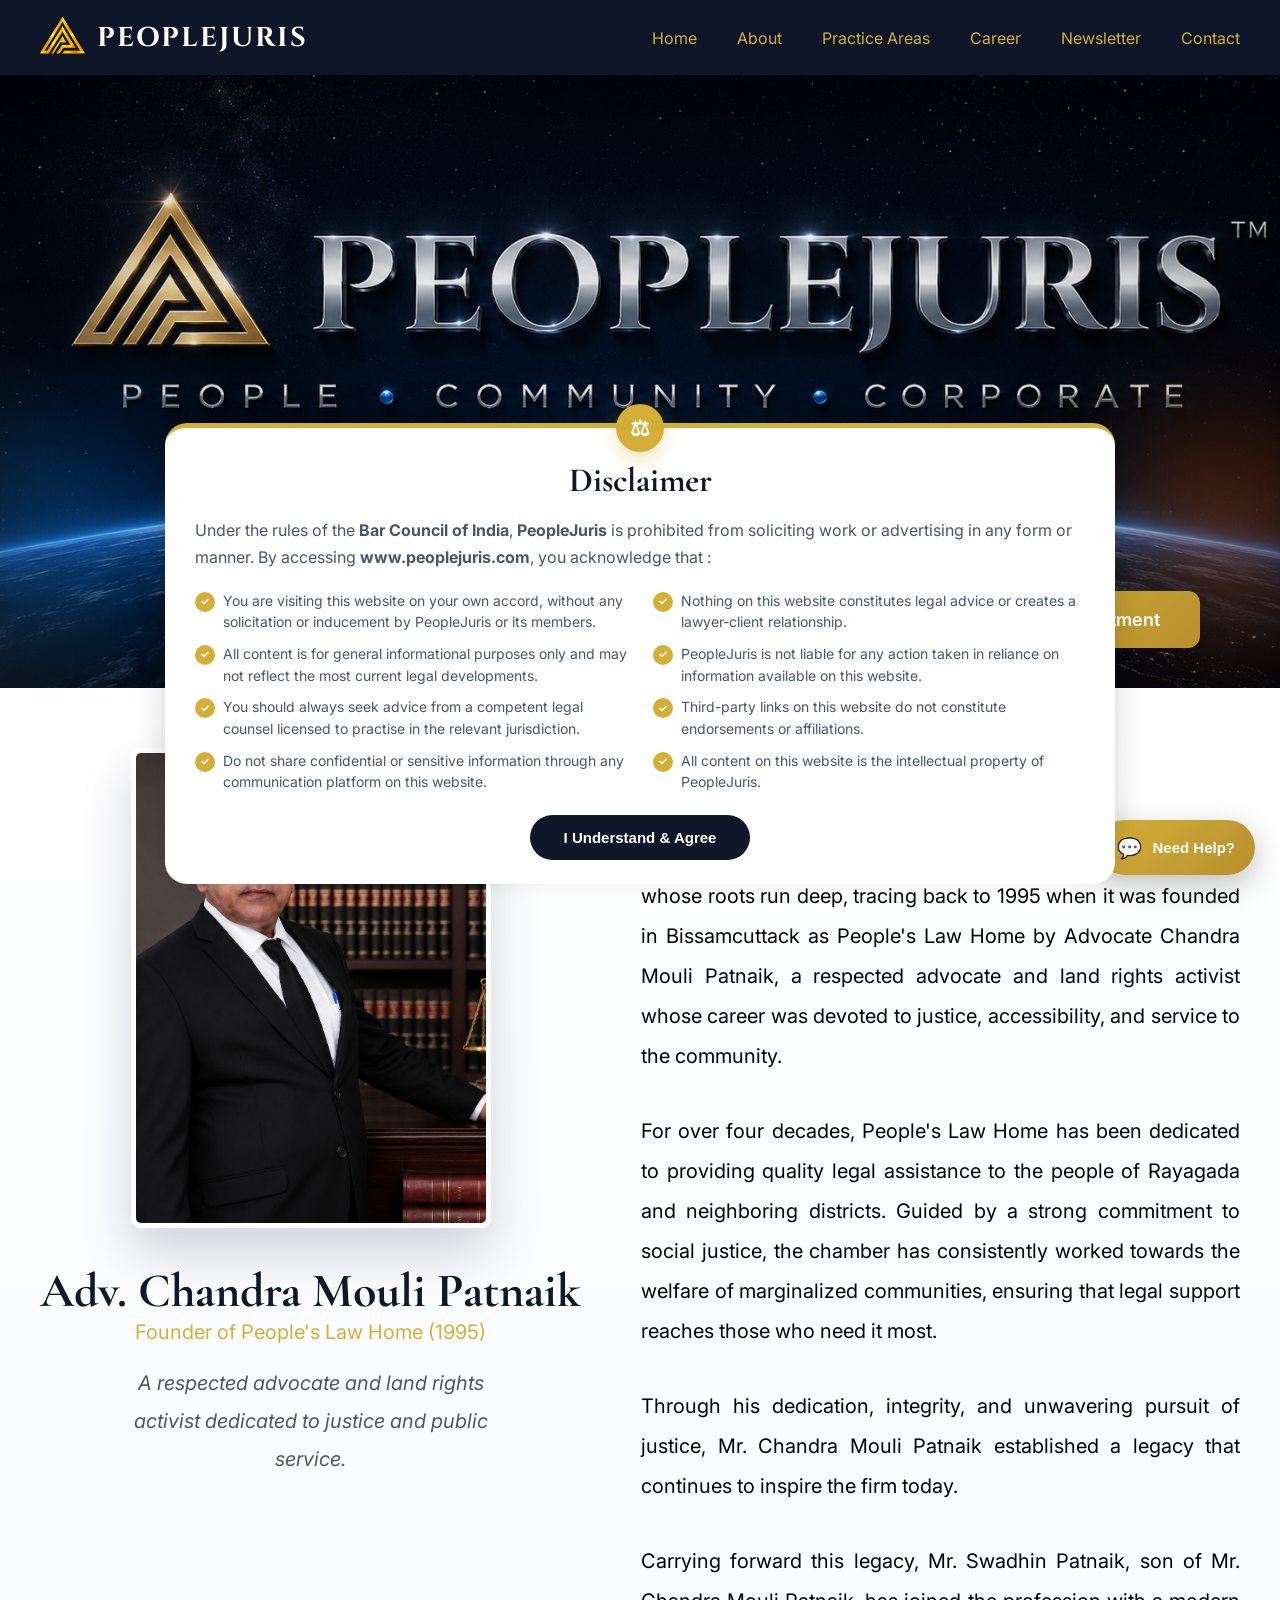
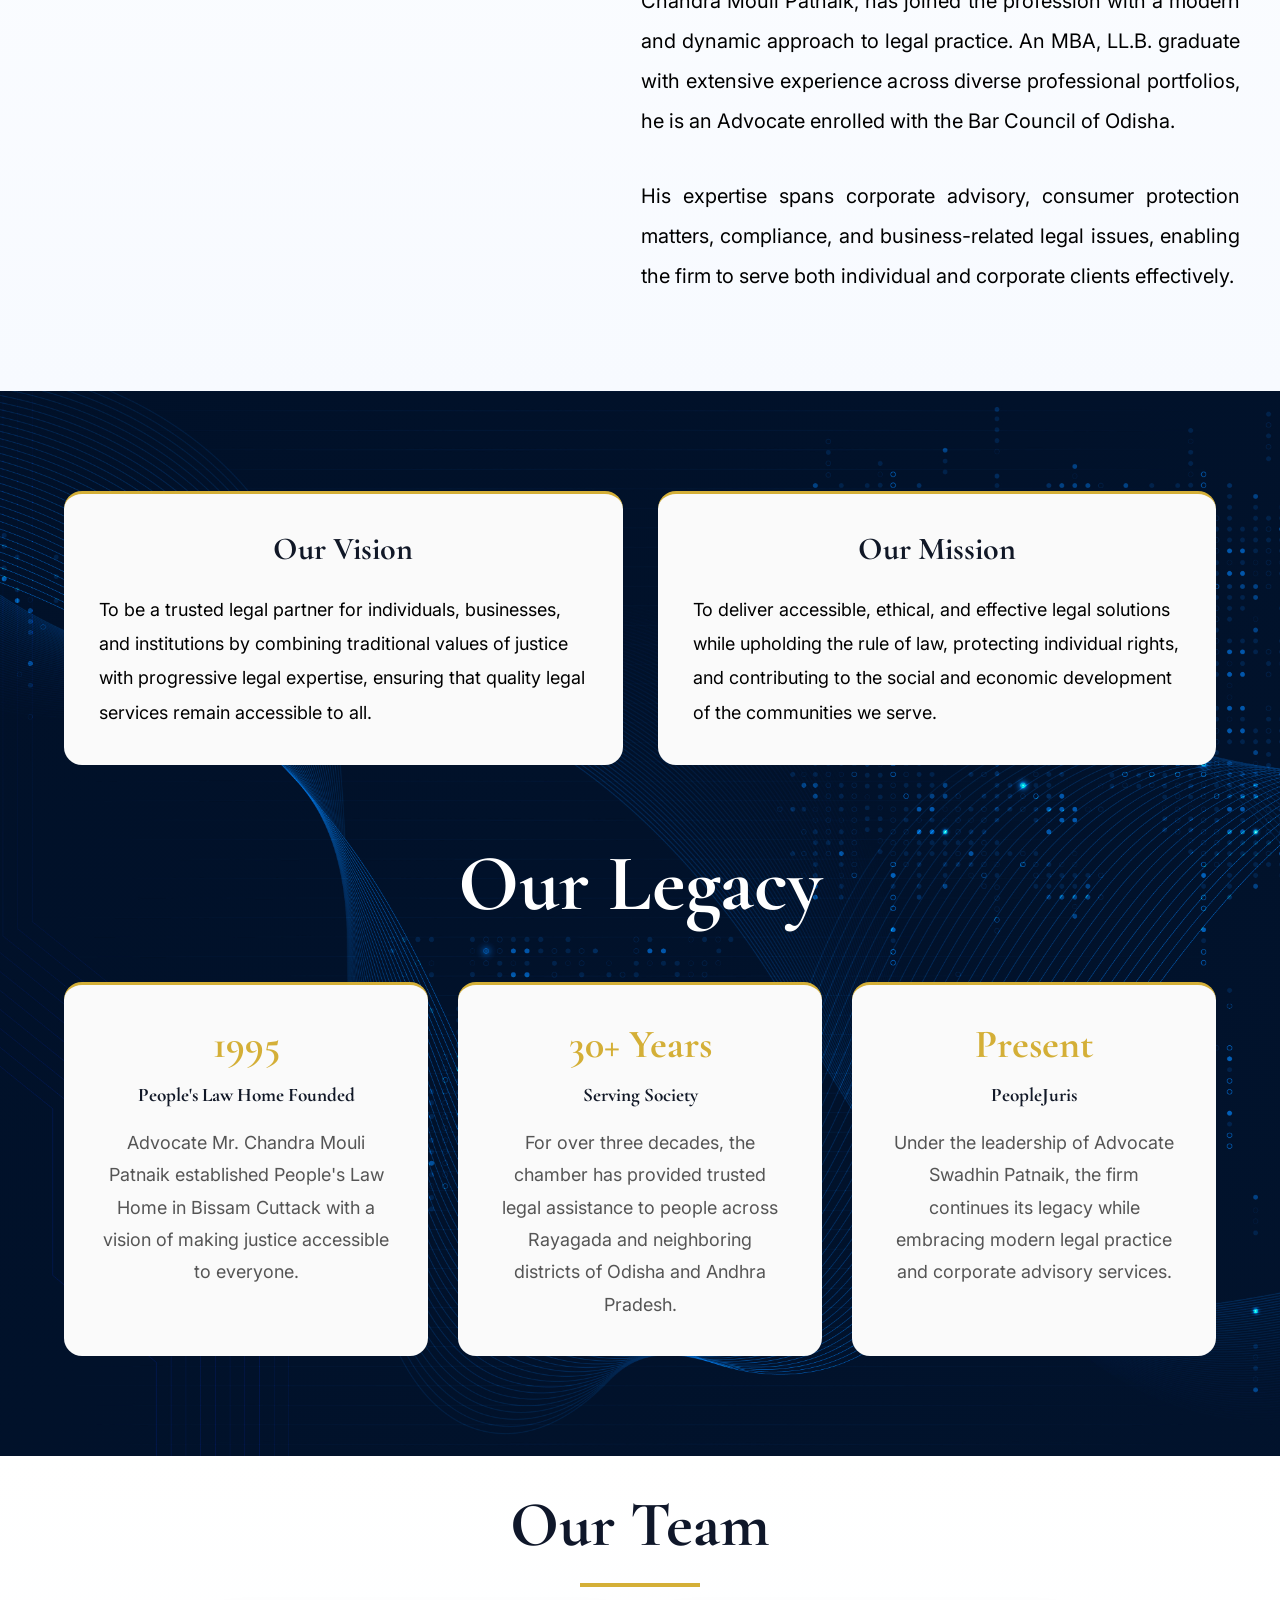
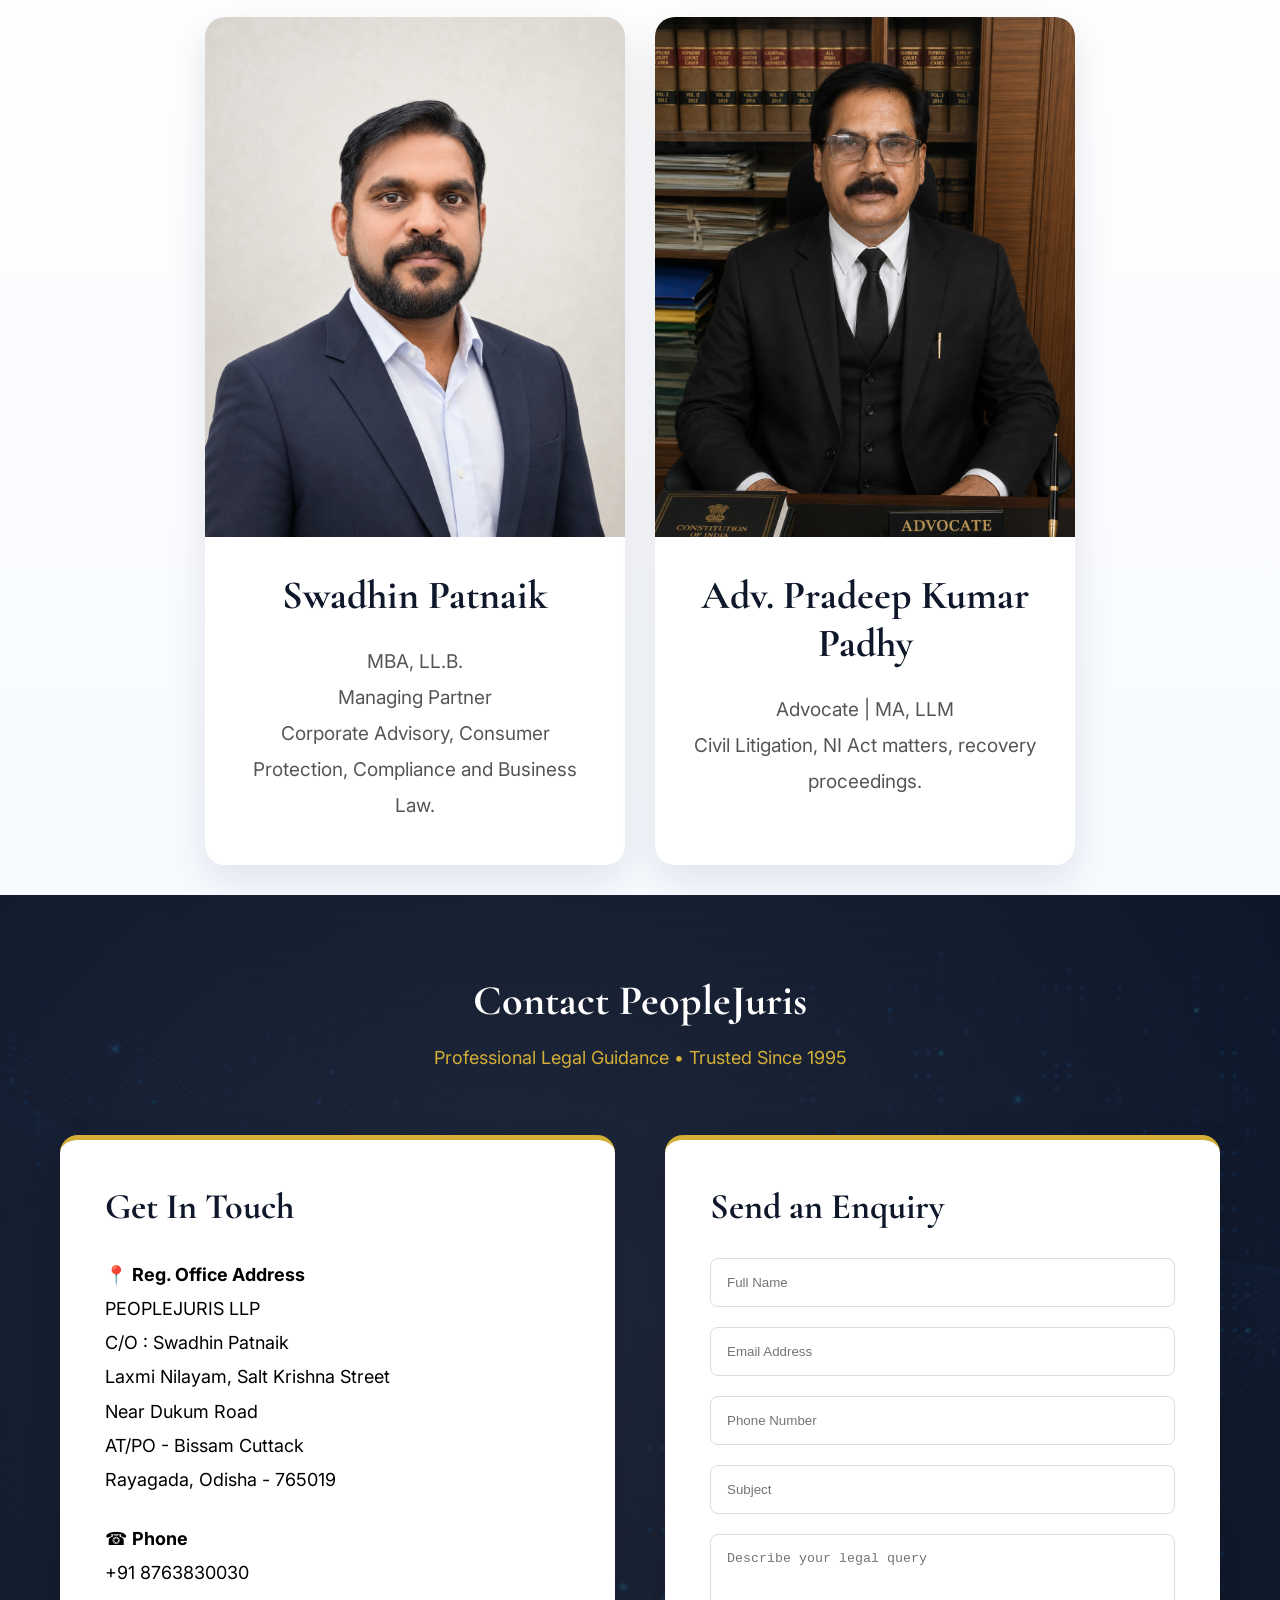
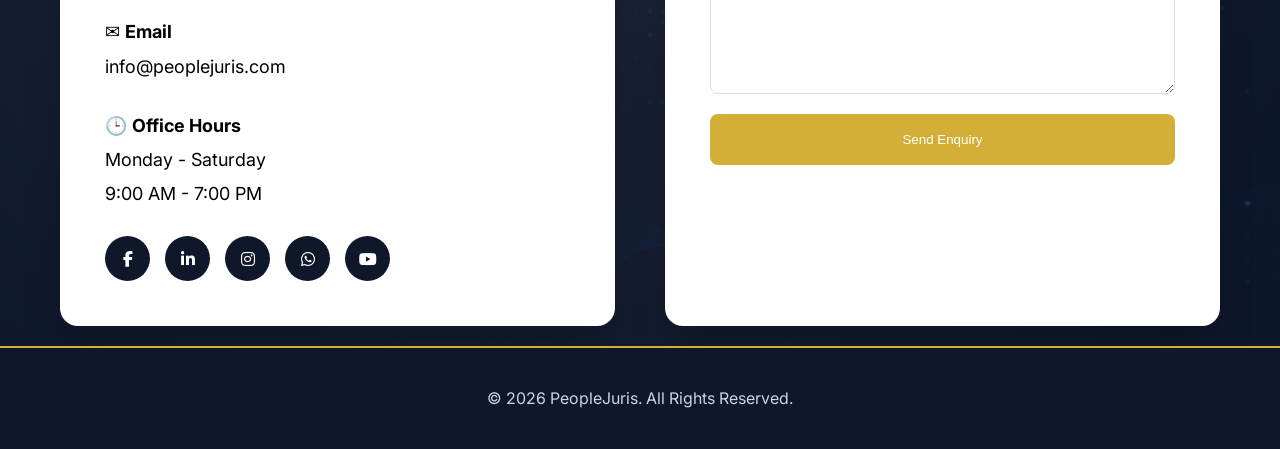
==== index.html @ d32bc1fe "septmber 2026 new newsletter updated" ====
<!DOCTYPE html>
<html lang="en">
<head>

    <meta charset="UTF-8">

    <meta name="viewport"
          content="width=device-width, initial-scale=1.0">

    <meta name="description"
          content="PeopleJuris LLP is a trusted law firm providing legal services in Civil, Criminal, Corporate, Family, Property, Consumer and Business Law across Odisha and India.">

    <meta name="keywords"
          content="PeopleJuris LLP, Law Firm, Advocate, Rayagada Lawyer, Corporate Lawyer, Civil Lawyer, Criminal Lawyer">

    <meta name="author"
          content="PeopleJuris LLP">

    <title>PeopleJuris LLP | Trusted Law Firm in Odisha</title>

    <!-- Favicon -->
    <link rel="icon" href="/favicon.ico?v=2">
    <link rel="icon" type="image/png" sizes="48x48" href="/images/favicon.png?v=2">
    <link rel="apple-touch-icon" href="/images/favicon.png?v=2">

    <!-- Google Fonts -->
    <link rel="preconnect"
          href="https://fonts.googleapis.com">

    <link rel="preconnect"
          href="https://fonts.gstatic.com"
          crossorigin>

    <link href="https://fonts.googleapis.com/css2?family=Inter:wght@300;400;500;600;700;800&family=Cormorant+Garamond:wght@500;600;700&display=swap"
      rel="stylesheet">

    <!-- Font Awesome -->
    <link rel="stylesheet"
          href="https://cdnjs.cloudflare.com/ajax/libs/font-awesome/6.7.2/css/all.min.css">

    <!-- Main CSS -->
     <link rel="stylesheet" href="css/style.css">
     <link rel="stylesheet" href="css/mobile.css">  
    <!-- Mobile CSS -->
     
     <link rel="preconnect" href="https://fonts.googleapis.com">
     <link rel="preconnect" href="https://fonts.gstatic.com" crossorigin>
     <link href="https://fonts.googleapis.com/css2?family=Cinzel:wght@700&display=swap" rel="stylesheet">
 
     <script type="application/ld+json">
     {
     "@context": "https://schema.org",
     "@type": "LegalService",
     "name": "PeopleJuris LLP",
     "url": "https://peoplejuris.com"
     }
</script>

</head>

<body>


<nav>

    <div class="logo">
    <img src="images/favicon.png" alt="PeopleJuris Logo">
    <span>peoplejuris</span>
    </div>

    <div class="menu-toggle" id="menuToggle"> ☰  </div>

    <ul id="navLinks">
        <li><a href="#home">Home</a></li>
        <li><a href="#about">About</a></li>
        <li><a href="practice-areas.html">Practice Areas</a></li>
        <li><a href="career.html">Career</a></li>
        <li><a href="newsletter.html">Newsletter</a></li>
        <li><a href="#contact">Contact</a></li>
        
    </ul>

</nav>

<section class="hero" id="home">

    <!-- Moving Light -->
    <div class="hero-light"></div>

    <!-- Ambient Glows -->
    <div class="blue-glow"></div>
    <div class="orange-glow"></div>

    <!-- Hero Button -->
    <div class="hero-bottom">
        <a href="consultation.html" class="hero-btn">Book Appointment</a>
    </div>

</section>


<section id="about" class="about">

    <div class="about-image">

    <img src="images/founder.jpg" alt="Adv. Chandra Mouli Patnaik">

    <h3>Adv. Chandra Mouli Patnaik</h3>

    <span class="founder-title">
        Founder of People's Law Home (1995)
    </span>

    <p>
        A respected advocate and land rights activist dedicated to
        justice and public service.
    </p>

  </div>

    <div class="about-content">

        <h2>About Us</h2>

        <p>
          PeopleJuris is the contemporary identity of a legal institution whose roots run deep, tracing back to 1995 when it was founded in Bissamcuttack as People's Law Home by Advocate Chandra Mouli Patnaik, a respected advocate and land rights activist whose career was devoted to justice, accessibility, and service to the community.
        </p>

        <p>
            For over four decades, People's Law Home has been dedicated to providing
            quality legal assistance to the people of Rayagada and neighboring
            districts. Guided by a strong commitment to social justice, the chamber
            has consistently worked towards the welfare of marginalized communities,
            ensuring that legal support reaches those who need it most.
        </p>

        <p>
            Through his dedication, integrity, and unwavering pursuit of justice,
            Mr. Chandra Mouli Patnaik established a legacy that continues to inspire
            the firm today.
        </p>

        <p>
            Carrying forward this legacy, Mr. Swadhin Patnaik, son of
            Mr. Chandra Mouli Patnaik, has joined the profession with a modern
            and dynamic approach to legal practice. An MBA, LL.B. graduate with
            extensive experience across diverse professional portfolios, he is an
            Advocate enrolled with the Bar Council of Odisha.
        </p>

        <p>
            His expertise spans corporate advisory, consumer protection matters,
            compliance, and business-related legal issues, enabling the firm to
            serve both individual and corporate clients effectively.
        </p>

    </div>

</section>

<section class="about-values">

  <div class="mission-vision">

    <!-- Vision -->
    <div class="mv-card">
        <h2>Our Vision</h2>
        <p>
            To be a trusted legal partner for individuals,
            businesses, and institutions by combining traditional
            values of justice with progressive legal expertise,
            ensuring that quality legal services remain accessible
            to all.
        </p>
    </div>

    <!-- Mission -->
    <div class="mv-card">
        <h2>Our Mission</h2>
        <p>
            To deliver accessible, ethical, and effective legal
            solutions while upholding the rule of law, protecting
            individual rights, and contributing to the social and
            economic development of the communities we serve.
        </p>
    </div>

</div> <!-- CLOSE mission-vision HERE -->


<!-- Legacy -->
<div class="legacy">

    <h2>Our Legacy</h2>

    <div class="timeline">

        <div class="timeline-card">
            <h3>1995</h3>
            <h4>People's Law Home Founded</h4>
            <p>
                Advocate Mr. Chandra Mouli Patnaik established
                People's Law Home in Bissam Cuttack with a vision
                of making justice accessible to everyone.
            </p>
        </div>

        <div class="timeline-card">
            <h3>30+ Years</h3>
            <h4>Serving Society</h4>
            <p>
                For over three decades, the chamber has provided
                trusted legal assistance to people across
                Rayagada and neighboring districts of Odisha and Andhra Pradesh.
            </p>
        </div>

        <div class="timeline-card">
            <h3>Present</h3>
            <h4>PeopleJuris</h4>
            <p>
                Under the leadership of Advocate Swadhin Patnaik,
                the firm continues its legacy while embracing
                modern legal practice and corporate advisory services.
            </p>
        </div>

    </div>

</div>     

</section>

<!-- Our Leadership Starts Here -->

<section class="leadership">

    <h2>Our Team</h2>

    <div class="leaders">

        <div class="leader-card">

            <img src="images/swadhin.jpeg" alt="Founder">

            <h3>Swadhin Patnaik</h3>
            <p>
                MBA, LL.B.<br>
                Managing Partner<br>
                Corporate Advisory, Consumer Protection,
                Compliance and Business Law.
            </p>

        </div>

        <div class="leader-card">

            <img src="images/team.jpg" alt="Swadhin Patnaik">

            <h3>Adv. Pradeep Kumar Padhy</h3>

             <p>
                Advocate |  MA, LLM<br>
                Civil Litigation, NI Act matters, recovery proceedings.
            </p>

        </div>

    </div>

</section>


<section id="contact" class="contact">

    <h2>Contact PeopleJuris</h2>

    <p class="contact-title">
        Professional Legal Guidance • Trusted Since 1995
    </p>

    <div class="contact-wrapper">

        <!-- Left Side -->

        <div class="contact-info">

            <h3>Get In Touch</h3>

            <p>
               📍 <strong>Reg. Office Address</strong><br>
                PEOPLEJURIS LLP<br>
                C/O : Swadhin Patnaik<br>
                Laxmi Nilayam, Salt Krishna Street<br>
                Near Dukum Road <br>
                AT/PO - Bissam Cuttack<br>
                Rayagada, Odisha - 765019
            </p>

            <p>
                ☎ <strong>Phone</strong><br>
                +91 8763830030 <br>
                
            </p>

            <p>
                ✉ <strong>Email</strong><br>
                info@peoplejuris.com
            </p>

            <p>
                🕒 <strong>Office Hours</strong><br>
                Monday - Saturday<br>
                9:00 AM - 7:00 PM
            </p>

            <div class="social-icons">

                <a href="https://www.facebook.com/people/PeopleJuris-LLP/61592838040114/" target="_blank">
                    <i class="fab fa-facebook-f"></i>
                </a>

                <a href="https://www.linkedin.com/company/peoplejuris" target="_blank">
                    <i class="fab fa-linkedin-in"></i>
                </a>

                <a href="https://instagram.com/yourpage" target="_blank">
                    <i class="fab fa-instagram"></i>
                </a>

                <a href="https://wa.me/8763830030" target="_blank">
                    <i class="fab fa-whatsapp"></i>
                </a>

                <a href="https://youtube.com/@yourchannel" target="_blank">
                    <i class="fab fa-youtube"></i>
                </a>

            </div>

        </div>

        <!-- Right Side -->

        <div class="contact-form">

            <h3>Send an Enquiry</h3>

            <form action="https://formsubmit.co/info@peoplejuris.com"
                  method="POST">

                <input type="text" name="Name"
                       placeholder="Full Name" required>

                <input type="email" name="Email"
                       placeholder="Email Address" required>

                <input type="tel" name="Phone"
                       placeholder="Phone Number">

                <input type="text" name="Subject"
                       placeholder="Subject">

                <textarea rows="6"
                          name="Message"
                          placeholder="Describe your legal query"
                          required></textarea>

                <button type="submit">Send Enquiry</button>

            </form>

        </div>

    </div>

</section>

<footer>
    <p>© 2026 PeopleJuris. All Rights Reserved.</p>
</footer>

<!-- =========================================
     DISCLAIMER SLIDE PANEL
========================================= -->

<div id="disclaimerPopup" class="disclaimer-panel">

    <div class="disclaimer-content">

        <div class="disclaimer-header">
            <h3>Disclaimer</h3>
        </div>

        <p>
            Under the rules of the <strong>Bar Council of India</strong>,
            <strong>PeopleJuris</strong> is prohibited from soliciting work
            or advertising in any form or manner. By accessing
            <strong>www.peoplejuris.com</strong>, you acknowledge that :
        </p>

        <ul>
            <li>
                You are visiting this website on your own accord, without any
                solicitation or inducement by PeopleJuris or its members.
            </li>

            <li>
                Nothing on this website constitutes legal advice or creates a
                lawyer-client relationship.
            </li>

            <li>
                All content is for general informational purposes only and may not
                reflect the most current legal developments.
            </li>

            <li>
                PeopleJuris is not liable for any action taken in reliance on
                information available on this website.
            </li>

            <li>
                You should always seek advice from a competent legal counsel
                licensed to practise in the relevant jurisdiction.
            </li>

            <li>
                Third-party links on this website do not constitute endorsements
                or affiliations.
            </li>

            <li>
                Do not share confidential or sensitive information through any
                communication platform on this website.
            </li>

            <li>
                All content on this website is the intellectual property of
                PeopleJuris.
            </li>
        </ul>

        <div class="disclaimer-actions">
            <button id="agreeBtn" class="agree-btn">
                I Understand & Agree
            </button>
        </div>

    </div>

</div>

<!-- ==================================================
     PEOPLEJURIS AI HELP CHAT
================================================== -->

<div id="pjChatWidget">

    <!-- Floating Button -->
    <button id="pjChatButton" aria-label="Open PeopleJuris Help">
        <span class="pj-chat-icon">💬</span>
        <span class="pj-chat-label">Need Help?</span>
    </button>


    <!-- Chat Window -->
    <div id="pjChatBox">

        <!-- Header -->
        <div class="pj-chat-header">

            <div class="pj-chat-title">

                <div class="pj-chat-logo">
                    <img src="images/favicon.png" alt="PeopleJuris Logo">
                </div>

                <div>
                    <h3>PeopleJuris Help</h3>
                    <span>General Information Assistant</span>
                </div>

            </div>

            <button
                id="pjChatClose"
                aria-label="Close chat">
                ×
            </button>

        </div>


        <!-- Messages -->
        <div id="pjChatMessages">

            <div class="pj-message pj-bot">

                <div class="pj-message-bubble">

                    <strong>Hello! 👋</strong>

                    <p>
                        Welcome to PeopleJuris.
                        How can I help you today?
                    </p>

                </div>

            </div>


            <!-- Quick Questions -->

            <div class="pj-quick-questions">

                <button data-question="What practice areas does PeopleJuris handle?">
                    ⚖ Practice Areas
                </button>

                <button data-question="How can I contact PeopleJuris?">
                    📞 Contact PeopleJuris
                </button>

                <button data-question="How can I apply for an internship?">
                    💼 Internship
                </button>

                <button data-question="Where is PeopleJuris located?">
                    📍 Office Location
                </button>

                <button data-question="What is the PeopleJuris newsletter?">
                    📰 Newsletter
                </button>

            </div>

        </div>


        <!-- Disclaimer -->
        <div class="pj-chat-disclaimer">

            ⚠️ This assistant provides general information
            about PeopleJuris and does not provide legal advice.
            No lawyer-client relationship is created through
            this chat.

        </div>


        <!-- Input -->
        <div class="pj-chat-input-area">

            <input
                type="text"
                id="pjChatInput"
                placeholder="Ask PeopleJuris..."
                autocomplete="off">

            <button
                id="pjChatSend"
                aria-label="Send message">

                ➤

            </button>

        </div>

    </div>

</div>

<script src="js/script.js"></script>
</body>
</html>
---- css/style.css ----
/* ==================================================
   RESET
================================================== */

html{
    scroll-behavior:smooth;
    background:#0f172a;
}

*{
    margin:0;
    padding:0;
    box-sizing:border-box;
}

/* ==================================================
   TYPOGRAPHY
================================================== */

body{

    font-family:'Inter',sans-serif;

    padding-top:40px;

    /* prevents white flash on mobile pull-to-refresh */
    background-color:#0f172a;

    margin:0;

    overflow-x:hidden;

    min-height:100vh;
    min-height:100dvh;

    -webkit-overflow-scrolling:touch;
}

html{

    background-color:#0f172a;

    overscroll-behavior-y:none;
}

h1,
h2,
h3,
h4{

    font-family:'Cormorant Garamond',serif;

    font-weight:700;
}

p{

    font-size:18px;

    line-height:1.9;
}

::selection{

    background:#D4AF37;

    color:white;
}

::-moz-selection{

    background:#D4AF37;

    color:white;
}


.cinzel-<uniquifier> {
  font-family: "Cinzel", serif;
  font-optical-sizing: auto;
  font-weight: 700;
  font-style: normal;
}
/* ==================================================
   NAVBAR
================================================== */

nav{

    background:rgba(15,23,42,.95);

    backdrop-filter:blur(12px);

    color:white;

    padding:15px 40px;

    display:flex;

    justify-content:space-between;

    align-items:center;

    position:fixed;

    top:0;

    left:0;

    width:100%;

    z-index:1000;

    transition:.4s;

    box-shadow:0 10px 30px rgba(0,0,0,.25);

}

/* Import Cinzel */




.logo{
    display:flex;
    align-items:center;
    gap:12px;
    color:white;
}

.logo img{
    width:45px;
    height:45px;
    object-fit:contain;
    display:block;
}

.logo span{
    display:flex;
    align-items:center;
    line-height:1;

    /* Cinzel Bold 700 */
    font-family:'Cinzel', serif;
    font-size:1.7rem;
    font-weight:700;
    letter-spacing:2px;
    text-transform:uppercase;

}


nav ul{

    list-style:none;

    display:flex;

    align-items:center;

    gap:40px;

}

nav a{

    color:#D4AF37;

    text-decoration:none;

    position:relative;

    transition:.3s;

    padding-bottom:8px;

}

nav a::after{

    content:"";

    position:absolute;

    left:50%;

    bottom:-8px;

    width:0;

    height:2px;

    background:#D4AF37;

    transform:translateX(-50%);

    transition:.3s;

}

nav a:hover::after{

    width:100%;

}

/* ==================================================
   MENU TOGGLE
================================================== */

.menu-toggle{

    display:none;

    font-size:24px;

    color:white;

    cursor:pointer;

}

/*==================================
 HERO SECTION
==================================*/

.hero{

    position:relative;

    overflow:hidden;

    min-height:72vh;

    display:flex;

    align-items:flex-end;

    background:
        linear-gradient(rgba(8,18,35,.08),rgba(8,18,35,.08)),
        url("../images/heroclasic.png");

    background-size:130%;

    background-position:center;

    background-repeat:no-repeat;

    animation:heroMove 10s ease-in-out infinite alternate;

}


/*==============================
 Glass Reflection
==============================*/

.hero::before{

    content:"";

    position:relative;

    top:0;

    left:-150%;

    width:60%;

    height:100%;

    background:

        linear-gradient(

            110deg,

            transparent 15%,

            rgba(255,255,255,.05),

            rgba(255,255,255,.18),

            rgba(255,255,255,.30),

            rgba(255,255,255,.18),

            rgba(255,255,255,.05),

            transparent 85%

        );

    transform:skewX(-20deg);

    animation:glassMove 8s linear infinite;

    pointer-events:none;

    z-index:10;

}


/*==============================
 Dark Edge Vignette
==============================*/

.hero::after{

    content:"";

    position:absolute;

    inset:0;

    pointer-events:none;

    background:

        radial-gradient(circle at center,

        transparent 55%,

        rgba(0,0,0,.18) 100%);

}


/*==============================
 Bottom Content
==============================*/

.hero-bottom{

    width:100%;

    display:flex;

    justify-content:flex-end;

    align-items:flex-end;

    padding:0 80px 40px;

    position:relative;

    z-index:5;

}


/*==============================
 Blue Glow
==============================*/

.blue-glow{

    position:absolute;

    left:-100px;

    bottom:0;

    width:320px;

    height:320px;

    border-radius:50%;

    z-index:1;

    background:

        radial-gradient(circle,

        rgba(0,132,255,.55),

        rgba(0,132,255,.15),

        transparent 75%);

    filter:blur(60px);

    animation:blueGlow 5s ease-in-out infinite alternate;

}


/*==============================
 Orange Glow
==============================*/

.orange-glow{

    position:absolute;

    right:-100px;

    bottom:0;

    width:320px;

    height:320px;

    border-radius:50%;
    
    z-index:1;

    background:

        radial-gradient(circle,

        rgba(255,95,0,.55),

        rgba(255,95,0,.15),

        transparent 75%);

    filter:blur(60px);

    animation:orangeGlow 5s ease-in-out infinite alternate;

}
    

/*==============================
 Light Beam
==============================*/

.hero-light{

    position:absolute;

    top:-40%;

    left:-40%;

    width:45%;

    height:180%;

    z-index:1;

    background:

        linear-gradient(

        90deg,

        transparent,

        rgba(255,255,255,.08),

        transparent);

    transform:rotate(-20deg);

    animation:lightBeam 12s linear infinite;

}


/*==============================
 Animations
==============================*/

@keyframes heroMove{

    0%{

        background-size:103%;

        background-position:50% 50%;

    }

    50%{

        background-size:105%;

        background-position:51% 49%;

    }

    100%{

        background-size:103%;

        background-position:49% 51%;

    }

}

@keyframes glassMove{

    from{

        left:-150%;

    }

    to{

        left:150%;

    }

}

@keyframes blueGlow{

    from{

        opacity:.45;

        transform:scale(1);

    }

    to{

        opacity:.9;

        transform:scale(1.15);

    }

}

@keyframes orangeGlow{

    from{

        opacity:.45;

        transform:scale(1);

    }

    to{

        opacity:.9;

        transform:scale(1.15);

    }

}

@keyframes floatParticle{

    0%{

        transform:translateY(0);

        opacity:0;

    }

    20%{

        opacity:.8;

    }

    80%{

        opacity:.3;

    }

    100%{

        transform:translateY(-450px);

        opacity:0;

    }

}

@keyframes lightBeam{

    from{

        transform:translateX(-120%) rotate(-20deg);

    }

    to{

        transform:translateX(260%) rotate(-20deg);

    }

}


/* ==================================================
   BUTTONS
================================================== */

.hero-btn{

    display:inline-flex;

    align-items:center;

    justify-content:center;

    background:linear-gradient(135deg,#D4AF37,#b8902f);

    color:white;

    padding:18px 40px;

    font-size:18px;

    font-weight:600;

    border-radius:12px;

    text-decoration:none;

    transition:.3s;

    box-shadow:0 10px 25px rgba(0,0,0,.25);

}

.hero-btn:hover{

    transform:translateY(-4px);

}

.consult-btn{

    display:inline-block;

    background:linear-gradient(135deg,#D4AF37,#b8902f);

    color:white;

    padding:14px 28px;

    border-radius:10px;

    text-decoration:none;

    font-weight:600;

    transition:.3s;

}


/* ==================================================
   ABOUT
================================================== */

.about{

    display:flex;

    align-items:flex-start;

    justify-content:center;

    gap:60px;

    padding:60px 40px;

    background:
    linear-gradient(
    180deg,
    #ffffff,
    #f7faff);

}

.about-image{

    position:sticky;

    top:100px;

    align-self:flex-start;

    text-align:center;

    min-width:0px;

}

.about-image img{

    width:360px;

    height:480px;

    object-fit:cover;

    border-radius:10px;

    border:5px solid white;

    box-shadow:
    0 25px 50px rgba(15,23,42,.18);

    transition:.4s;

}

.about-image img:hover{

    transform:translateY(-8px);

}


.about-hero h1{
    font-size: clamp(3rem, 7vw, 5rem);
    color: #0f172a;
    font-family: "Cormorant Garamond", serif;
    font-weight: 700;
    position: relative;
    display: inline-block;
}

.about-hero h1::after{
    content: "";
    position: absolute;
    left: 50%;
    bottom: -20px;
    transform: translateX(-50%);
    width: 120px;
    height: 4px;
    background: #d4af37;
    border-radius: 5px;
}

.about-image h3{

    margin-top:30px;

    font-size:48px;

    color:#0f172a;

}

.about-image p{

    max-width:360px;

    margin:20px auto 0;

    font-size:20px;

   color:#555;

    line-height:1.9;

    font-style:italic;

}

.about-content{

    flex:2;

    max-width:900px;

}

.about-content p{

    font-size:20px;

    line-height:2;

    margin-bottom:35px;

    text-align:justify;

}

.about-content h2{

    font-size:48px;

    color:#0f172a;

    margin-bottom:30px;

    position:relative;

    display:inline-block;

}

.about-content h2::after{

    content:"";

    position:absolute;

    left:50%;

    bottom:-15px;

    transform:translateX(-50%);

    width:200px;

    height:5px;

    border-radius:10px;

    background:#D4AF37;

}


/*===================================================*/

.about-values{

    padding:100px 5%;

    background:
    linear-gradient(
        135deg,
        rgba(15,23,42,.02),
        rgba(30,99,181,.05),
        rgba(15,23,42,.02)
    ),
    url("../images/careerback.jpg");

    background-size:400% 400%, cover;
    background-position:0% 50%, center;


    animation:gradientMove 15s ease infinite;
    position:relative;
    overflow:hidden;
    
}

.about-values::before{

    content:"";

    position:absolute;

    top:0;

    left:-150%;

    width:60%;

    height:100%;

    background:

    linear-gradient(
        90deg,
        transparent,
        rgba(255,255,255,.05),
        rgba(255,255,255,.12),
        rgba(255,255,255,.05),
        transparent
    );

    transform:skewX(-25deg);

    animation:shineMove 10s linear infinite;

}

.about-values > *{

    position:relative;

    z-index:2;

}

@keyframes gradientMove{

    0%{

        background-position:0% 50%, center;

    }

    50%{

        background-position:100% 50%, center;

    }

    100%{

        background-position:0% 50%, center;

    }

}

@keyframes shineMove{

    from{

        left:-150%;

    }

    to{

        left:200%;

    }

}

.about-values-container{
    background:#fff;
    border-radius:25px;
    padding:60px;
    box-shadow:0 20px 50px rgba(0,0,0,.1);
    border-top:4px solid #d4af37;
}



.mission-vision{
    display:grid;
    grid-template-columns:repeat(auto-fit,minmax(350px,1fr));
    gap:35px;
    margin-bottom:70px;
}

.mv-card,
.timeline-card{
    background: #fafafa;
    padding: 35px;
    border-radius: 18px;
    border-top: 3px solid #d4af37;
    transition: transform 0.3s ease, box-shadow 0.3s ease;
}

.mv-card:hover,
.timeline-card:hover{
    transform: translateY(-5px) scale(1.03);
    box-shadow: 0 15px 35px rgba(0,0,0,0.12);
}

/* Vision and Mission headings */
.mv-card h2{
    font-size: 2rem;
    font-weight: 700;
    text-align: center;
    color: #111827;
    margin-bottom: 25px;
}

/* Our Legacy heading */
.legacy h2{
    color: #ffffff;
    font-size: 5rem;
    font-weight: 700;
    text-align: center;
    margin-bottom: 50px;
}

/* Legacy card year */
.timeline-card h3{
    font-size: 2.5rem;
    font-weight: 700;
    text-align: center;
    color: #d4af37;
    margin-bottom: 15px;
}

/* Legacy card title */
.timeline-card h4{
    font-size: 1.2rem;
    font-weight: 700;
    text-align: center;
    color: #111827;
    margin-bottom: 20px;
}

/* Legacy card text */
.timeline-card p{
    text-align: center;
    line-height: 1.8;
    color: #555;
}

.timeline{
    display:grid;
    grid-template-columns:repeat(auto-fit,minmax(280px,1fr));
    gap:30px;
}

.apply-btn {
    display: inline-block;
    margin-top: 40px;
    background: linear-gradient(135deg, #D4AF37, #b8902f);
    color: white;
    padding: 18px 40px;
    font-size: 20px;
    font-weight: 600;
    text-decoration: none;
    border-radius: 12px;
    transition: .3s;
    box-shadow: 0 10px 25px rgba(0, 0, 0, .20);
}


/* ==================================================
   OUR TEAM
================================================== */

.leadership{

    padding:30px 0;

    background:linear-gradient(180deg,#ffffff,#f7faff);

    text-align:center;

}

.leadership h2{

    font-size:64px;

    color:#0f172a;

    margin-bottom:30px;

}

.leadership h2::after{

    content:"";

    display:block;

    width:120px;

    height:4px;

    background:#D4AF37;

    margin:20px auto 0;

}

.leaders{

    display:flex;

    justify-content:center;

    align-items:stretch;

    gap:30px;

    flex-wrap:wrap;

}

.leader-card{

    width:420px;

    background:white;

    border-radius:20px;

    overflow:hidden;

    box-shadow:0 15px 40px rgba(15,23,42,.10);

    transition:.4s;

}

.leader-card:hover{

    transform:translateY(-12px);

    box-shadow:0 25px 50px rgba(15,23,42,.18);

}

.leader-card img{

    width:100%;

    height:520px;

    object-fit:cover;

}

.leader-card h3{

    margin-top:30px;

    color:#0f172a;

    font-size:40px;

}

.leader-card p{

    padding:25px 35px 40px;

    color:#555;

    font-size:19px;

    line-height:1.9;

    text-align:center;

}

/* ==================================================
 PRACTICE AREA
 ================================================== */

.practice-hero {
	background: linear-gradient(rgba(15, 23, 42, .7), rgba(15, 23, 42, .7)), url(../images/careerback.jpg);
	background-size: cover;
	background-position: center;
	height: 50vh;
	display: flex;
	flex-direction: column;
	justify-content: center;
	align-items: center;
	text-align: center;
	animation: heroFloat 3s ease-in-out infinite;
}


@keyframes heroFloat {
    0%,100% {
        transform: translateY(0);
    }
    50% {
        transform: translateY(-10px);
    }
}

.practice-hero h1 {
  font-size: 80px;  
  color: white;
}


.practice-hero p {
    color: white;
}


.services {
	background: #f2f7fd;
}

.main-title {
	text-align: center;
	font-size: 52px;
	color: #0f172a;
	margin-bottom: 60px;
}

.main-title::after {
	content: "";
	width: 120px;
	height: 5px;
	background: linear-gradient(90deg, #0f4c81, #0077cc);
	display: block;
	margin: 12px auto 0;
	border-radius: 10px;
}

.section-title {
	text-align: center;
	font-size: 34px;
	color: #0f172a;
	margin-bottom: 35px;
}

.legal-services {
	background: #f2f7fd;
	padding: 80px 0;
}

.service-section {
	margin-bottom: 50px;
}

.service-section h3 {
	text-align: center;
	font-size: 22px;
	color: #222;
	margin-bottom: 25px;
}

.service-grid {
	display: grid;
	grid-template-columns: repeat(auto-fit, minmax(300px, 340px));
	justify-content: center;
	gap: 25px;
	align-items: stretch;
}

.service-card {
	background: #fff;
	padding: 30px;
	border-radius: 14px;
	border-top: 8px solid #1e63b5;
	box-shadow: 0 10px 25px rgba(15, 23, 42, .08), 0 2px 8px rgba(30, 99, 181, .06);
	display: flex;
	flex-direction: column;
	min-height: 400px;
	transition: .3s;
}

.service-card:hover {
	transform: translateY(-8px);
	box-shadow: 0 12px 28px rgba(30, 99, 181, .25), 0 6px 12px rgba(0, 0, 0, .12);
}

.service-card h4 {
	font-size: 28px;
	color: #0f172a;
	margin-bottom: 20px;
}

.service-card p {
	color: #555;
	line-height: 1.8;
	margin: 20px 0;
}

.service-card ul {
	padding-left: 25px;
	margin: 20px 0;
	flex-grow: 1;
}

.service-card li {
	line-height: 1.8;
	margin-bottom: 12px;
}

.service-card a {
	color: #0077cc;
	text-decoration: none;
	font-weight: 700;
	margin-top: auto;
}

.service-card a:hover {
	color: #0f4c81;
}

.founder-title{

    color:#D4AF37;
    font-size:20px;

}

/* ==================================================
   CONSULTATION
================================================== */

.consultation{

    padding:80px 60px;

    background:#f8f8f8;

    text-align:center;

}

.consultation h2{

    font-size:52px;

    color:#0f172a;

    margin-bottom:60px;

}

.consult-grid{

    display:grid;

    grid-template-columns:repeat(auto-fit,minmax(420px,1fr));

    gap:40px;

}

.consult-card{

    background:white;

    padding:40px;

    border-radius:12px;

    border-top:5px solid #D4AF37;

    box-shadow:0 8px 20px rgba(0,0,0,.08);

    transition:.3s;

}

.consult-card:hover{

    transform:translateY(-8px);

}

.consult-card h3{

    font-size:48px;

    color:#0f172a;

    margin-bottom:40px;

    text-align:center;

}

.consult-card ul{

    list-style:none;

    line-height:2;

    margin-bottom:60px;

    text-align:left;

}

.consult-card li{

    border-bottom:1px solid #eee;

    padding:8px 0;

}

.consult-btn{

    display:block;

    width:260px;

    margin:25px auto 0;

    text-align:center;

}


/* ==================================================
   WHY PEOPLEJURIS
================================================== */
.why{

    position:relative;

    overflow:hidden;

    padding:100px 60px;

    background:
    linear-gradient(
        135deg,
        #0f172a,
        #13223d,
        #1e3a5f,
        #13223d,
        #0f172a
    );

    background-size:300% 300%;

    animation:gradientMove 15s ease infinite;

    color:white;

    text-align:center;

    margin-top:0;

}

.why::after{

    content:"";

    position:absolute;

    inset:0;

    background:
        radial-gradient(circle at 20% 30%, rgba(255,255,255,.08), transparent 40%),
        radial-gradient(circle at 80% 70%, rgba(255,255,255,.05), transparent 35%);

    animation:floatingGlow 12s ease-in-out infinite alternate;

    pointer-events:none;

}

.why > *{

    position:relative;

    z-index:2;

}


@keyframes gradientMove{

    0%{

        background-position:0% 50%;

    }

    50%{

        background-position:100% 50%;

    }

    100%{

        background-position:0% 50%;

    }

}

@keyframes floatingGlow{

    from{

        transform:translateX(-3%) translateY(-3%);

    }

    to{

        transform:translateX(3%) translateY(3%);

    }

}



.why h2{

    color:white;

    font-size:42px;

    margin-bottom:50px;

}

.why-grid{

    display:grid;

    grid-template-columns:repeat(auto-fit,minmax(300px,1fr));

    gap:25px;

}

.card{

    background:white;

    border-radius:12px;

    padding:35px;

    border-top:5px solid #D4AF37;

    transition:.3s;

}

.card:hover{

    transform:translateY(-12px);

    box-shadow:0 20px 40px rgba(0,0,0,.18);

}

.card h3{

    color:#0f172a;

    margin-bottom:15px;

    font-size:28px;

}

.card p{

    color:#666;

    line-height:1.8;

}

.card ul{

    list-style:none;

    z-index:1;

    padding-left:0;

}

.card li{

    margin-bottom:14px;

    color:#444;

}





/* ==================================================
   CAREER
================================================== */

.career-hero{

    position:relative;

    overflow:hidden;

    background:
    linear-gradient(rgba(15,23,42,.65),rgba(15,23,42,.65)),
    url("../images/careerback.jpg");

    background-size:cover;

    background-position:center;

    min-height:80vh;

    display:flex;

    justify-content:center;

    align-items:center;

    text-align:center;

    color:white;

}


.career-hero::before{

    content:"";

    position:absolute;

    inset:-5%;

    background:inherit;

    background-size:cover;

    background-position:center;

    z-index:1;

    animation:luxuryMove 15s ease-in-out infinite alternate;

}

.career-overlay{

    position:relative;

    z-index:2;

    max-width:900px;

    padding:20px;

}

@keyframes luxuryMove{

    from{

        transform:scale(1);

    }

    to{

        transform:scale(1.08);

    }

}


.career-overlay h1{

    font-size:72px;

    color:white;

    margin-bottom:25px;

}

.career-overlay h2{

    color:#D4AF37;

    font-size:40px;

    margin-bottom:25px;

}

.application{

    padding:40px 40px 80px;

    background:#f2f7fd;

    text-align:center;

}

.application h2{

    font-size:52px;

    color:#0f172a;

    margin-bottom:12px;

}

.application form{

    max-width:900px;

    margin:auto;

    display:flex;

    flex-direction:column;

    gap:25px;

    background:white;

    padding:50px;

    border-radius:18px;

    box-shadow:0 15px 35px rgba(0,0,0,.08);

    border-top:5px solid #D4AF37;

}

.application input,
.application textarea,
.application select{

    width:100%;

    padding:18px;

    font-size:17px;

    border:1px solid #ddd;

    border-radius:10px;

}

.application textarea{

    min-height:180px;

}

.application button{

    background:linear-gradient(135deg,#D4AF37,#b8902f);

    color:white;

    border:none;

    padding:18px;

    font-size:18px;

    border-radius:10px;

    cursor:pointer;

}


.application p {
    max-width: 1100px;
    margin: 0 auto 50px;
    line-height: 1.8;
}

/* ==================================================
   CONTACT
================================================== */

.contact{

    position:relative;

    overflow:hidden;

    padding:80px 60px 20px;

    background:
    linear-gradient(rgba(15,23,42,.85),rgba(15,23,42,.85)),
    url("../images/careerback.jpg");

    background-size:cover;

    background-position:center;
}

/*===================
.contact::before{

    content:"";

    position:absolute;

    inset:0;

    background:

    linear-gradient(

        120deg,

        transparent,

        rgba(255,255,255,.05),

        rgba(255,255,255,.12),

        rgba(255,255,255,.05),

        transparent

    );

    width:200%;

    left:-150%;

    transform:skewX(-20deg);

    animation:shineMove 15s linear infinite;

    z-index:1;

}

============================*/

.contact::before{

    content:"";

    position:absolute;

    top:0;

    left:-150%;

    width:50%;

    height:100%;

    background:
    linear-gradient(
    90deg,
    transparent,
    rgba(255,255,255,.06),
    rgba(255,255,255,.15),
    rgba(255,255,255,.06),
    transparent
    );

    opacity:.5;

    transform:skewX(-20deg);

    animation:shineMove 3s linear infinite;

    z-index:1;

}



.contact::after{

    content:"";

    position:absolute;

    inset:0;

    background:

    radial-gradient(circle at 20% 20%, rgba(255,255,255,.08), transparent 35%),

    radial-gradient(circle at 80% 70%, rgba(255,255,255,.05), transparent 40%);

    background-size:200% 200%;

    animation:gradientMove 20s ease-in-out infinite;

    z-index:1;

}

.contact > *{

    position:relative;

    z-index:2;

}

@keyframes floatingLight{

    0%{

        transform:translateX(-3%) translateY(-2%);

    }

    50%{

        transform:translateX(2%) translateY(2%);

    }

    100%{

        transform:translateX(4%) translateY(-1%);

    }

}

.contact h2{

    text-align:center;

    color:white;

    font-size:42px;

}

.contact-title{

    text-align:center;

    color:#D4AF37;

    margin:15px 0 60px;

}

.contact-wrapper{

    display:grid;

    grid-template-columns:1fr 1fr;

    gap:50px;

}

.contact-info,
.contact-form{

    background:white;

    padding:45px;

    border-radius:18px;

    border-top:5px solid #D4AF37;

    box-shadow:0 15px 35px rgba(0,0,0,.20);

}

.contact-info h3,
.contact-form h3{

    color:#0f172a;

    font-size:36px;

    margin-bottom:30px;

}

.contact-info p{

    margin-bottom:25px;

}

.contact-form form{

    display:flex;

    flex-direction:column;

    gap:20px;

}

.contact-form input,
.contact-form textarea{

    width:100%;

    padding:16px;

    border:1px solid #ddd;

    border-radius:8px;

}

.contact-form textarea{

    min-height:160px;

}

.contact-form button{

    background:#D4AF37;

    color:white;

    border:none;

    padding:18px;

    border-radius:8px;

    cursor:pointer;

}

.social-icons{

    display:flex;

    gap:15px;

    margin-top:20px;

}

.social-icons a{

    width:45px;

    height:45px;

    background:#0f172a;

    color:white;

    display:flex;

    justify-content:center;

    align-items:center;

    border-radius:50%;

    text-decoration:none;

}

/* ==================================================
   FOOTER
================================================== */

footer{

    background:#0f172a;

    color:white;

    text-align:center;

    padding:35px 20px;

    border-top:2px solid #D4AF37;

}

footer p{

    color:#cbd5e1;

    font-size:16px;

}

footer a{

    color:#D4AF37;

    text-decoration:none;

}


/* ==================================================
   DISCLAIMER SLIDE PANEL - COMPACT VERSION
================================================== */

.disclaimer-panel{

    position:fixed;

    left:0;

    bottom:0;

    width:100%;

    display:flex;

    justify-content:center;

    align-items:flex-end;

    padding:0 16px 16px;

    z-index:999999;

    opacity:0;

    transform:translateY(120%);

    transition:transform .6s cubic-bezier(.22,1,.36,1), opacity .45s ease;

    pointer-events:none;

}

.disclaimer-panel.show{

    opacity:1;

    transform:translateY(0);

    pointer-events:auto;

}

.disclaimer-content{

    width:100%;

    max-width:950px;

    background:#ffffff;

    border-radius:22px;

    padding:24px 30px;

    border-top:5px solid #D4AF37;

    box-shadow:0 -12px 30px rgba(0,0,0,.18);

    position:relative;

}


/* Gold circular icon */
.disclaimer-content::before{

    content:"⚖";

    position:absolute;

    top:-24px;

    left:50%;

    transform:translateX(-50%);

    width:48px;

    height:48px;

    background:#D4AF37;

    color:#ffffff;

    border-radius:50%;

    display:flex;

    align-items:center;

    justify-content:center;

    font-size:22px;

    font-weight:700;

    box-shadow:0 8px 18px rgba(212,175,55,.35);

}

.disclaimer-header h3{

    font-family:"Cormorant Garamond",serif;

    font-size:34px;

    color:#0f172a;

    margin:8px 0 16px;

    text-align:center;

}

.disclaimer-content p{

    font-size:16px;

    line-height:1.7;

    color:#475569;

    margin-bottom:18px;

}

.disclaimer-content ul{

    display:grid;

    grid-template-columns:1fr 1fr;

    gap:10px 26px;

    padding-left:0;

    list-style:none;

    margin-bottom:22px;

}

.disclaimer-content li{

    position:relative;

    padding-left:28px;

    color:#475569;

    font-size:14px;

    line-height:1.55;

}

.disclaimer-content li::before{

    content:"✓";

    position:absolute;

    left:0;

    top:2px;

    width:20px;

    height:20px;

    border-radius:50%;

    background:#D4AF37;

    color:#ffffff;

    display:flex;

    align-items:center;

    justify-content:center;

    font-size:11px;

    font-weight:700;

}

.disclaimer-actions{

    display:flex;

    justify-content:center;

    margin-top:10px;

}

.agree-btn{

    background:#0f172a;

    color:#ffffff;

    border:none;

    padding:14px 34px;

    border-radius:999px;

    font-size:15px;

    font-weight:600;

    cursor:pointer;

    transition:transform .25s ease, background .25s ease, box-shadow .25s ease;

}

.agree-btn:hover{

    background:#13223d;

    transform:translateY(-2px);

    box-shadow:0 12px 24px rgba(15,23,42,.22);

}


/*======================================
NEWSLETTER
======================================*/

.newsletter-home{

    background:#f8fafc;

    padding:40px 20px;

}

.newsletter-card{

    max-width:700px;

    margin:auto;

    background:#ffffff;

    padding:60px;

    border-radius:20px;

    box-shadow:0 20px 60px rgba(0,0,0,.08);

}

.newsletter-card h2{

    text-align:center;

    font-size:42px;

    color:#13223d;

    margin-bottom:20px;

    font-family:"Cormorant Garamond",serif;

}

.newsletter-card p{

    text-align:center;

    color:#6b7280;

    font-size:18px;

    line-height:1.8;

    margin-bottom:40px;

}

.newsletter-card label{

    display:block;

    margin-bottom:10px;

    font-size:16px;

    font-weight:600;

    color:#13223d;

}

.newsletter-card input{

    width:100%;

    padding:18px 20px;

    border:2px solid #d9d9d9;

    border-radius:12px;

    font-size:16px;

    transition:.3s;

    margin-bottom:30px;

}

.newsletter-card input:focus{

    outline:none;

    border-color:#D4AF37;

}

.newsletter-card button{

    width:100%;

    background:#D4AF37;

    color:white;

    border:none;

    border-radius:12px;

    padding:18px;

    font-size:17px;

    font-weight:600;

    cursor:pointer;

    transition:.3s;

}

.newsletter-card button:hover{

    background:#b88c22;

    transform:translateY(-3px);
}

/*==================================================
NEWSLETTER ARCHIVE
==================================================*/

.newsletter-archive{

    padding:20px 20px;

    background:#f8fafc;

}

.newsletter-archive h2{

    text-align:center;

    font-size:46px;

    color:#13223d;

    margin-bottom:18px;

    font-family:"Cormorant Garamond",serif;

}

.archive-subtitle{

    text-align:center;

    max-width:760px;

    margin:0 auto 60px;

    color:#666;

    font-size:18px;

    line-height:1.8;

}

.archive-list{

    max-width:1100px;

    margin:auto;

}


.archive-item:hover{

    transform:translateY(-6px);

    box-shadow:0 20px 45px rgba(0,0,0,.12);

}


.archive-badge{

    display:inline-block;

    background:#D4AF37;

    color:#ffffff;

    padding:7px 18px;

    border-radius:30px;

    font-size:13px;

    margin-bottom:18px;

    font-weight:600;

}

.archive-content h3{

    color:#13223d;

    margin-bottom:12px;

    font-size:30px;

    font-family:"Cormorant Garamond",serif;

}
/*
.archive-content p{

    color:#666;

    line-height:1.8;

}*/

.archive-actions{

    display:flex;

    justify-content:left;

    align-items:center;
    
    flex-wrap:wrap;

    gap:50px;

    width:100%;

    margin-top:25px;

}

/*
.archive-actions{

    display:flex;

    gap:15px;

    flex-wrap:wrap;

}
*/


/*==========================
ONLY "Read →" LINKS
==========================*/

.archive-item > a{

    text-decoration:none;

    color:#D4AF37;

    font-weight:600;

    transition:.3s;

}

.archive-item > a:hover{

    color:#b88c22;

}

.archive-card{

    display:flex;

    align-items:center;

    gap:100px;

    background:#ffffff;

    border-radius:20px;

    padding:35px;

    margin-bottom:35px;

    box-shadow:0 12px 35px rgba(0,0,0,.08);

    transition:.35s;

}

.archive-card:hover{

    transform:translateY(-8px);

    box-shadow:0 20px 45px rgba(0,0,0,.12);

}

.archive-card:hover img{

transform:scale(1.03);

}

.archive-cover{

    width:220px;

    flex-shrink:0;

}

.archive-cover img{

    width:100%;

    display:block;

    border-radius:14px;

    box-shadow:0 10px 25px rgba(0,0,0,.15);
    
    transition:.35s;

}

.archive-content{

    flex:1;
    text-align:left;
}

/*
.archive-content h3{

    color:#13223d;

    font-size:32px;

    margin-bottom:15px;

    font-family:"Cormorant Garamond",serif;

}
*/
.archive-content p{

    color:#666;

    line-height:1.8;

    margin-bottom:25px;

}


/*=========================================
NEWSLETTER SEARCH
=========================================*/

.newsletter-search{

    width:600px;

    margin:0 auto 50px;

}

.newsletter-search input{

    width:100%;

    padding:18px 24px;

    border:2px solid #d8d8d8;

    border-radius:50px;

    font-size:17px;

    transition:.3s;

    background:#fff;

}

.newsletter-search input:focus{

    outline:none;

    border-color:#D4AF37;

    box-shadow:0 0 15px rgba(212,175,55,.25);

}

/*==============================
NEWSLETTER FILTER
==============================*/

.newsletter-filter{

    display:flex;

    justify-content:center;

    flex-wrap:wrap;

    gap:15px;

    margin:35px 0 55px;

}

.filter-btn{

    background:#ffffff;

    border:2px solid #D4AF37;

    color:#13223d;

    padding:12px 24px;

    border-radius:30px;

    font-size:15px;

    font-weight:600;

    cursor:pointer;

    transition:.3s;

}

.filter-btn:hover{

    background:#D4AF37;

    color:#ffffff;

}

.filter-btn.active{

    background:#D4AF37;

    color:#ffffff;

}

/*====================================
PAGINATION
====================================*/

.pagination{

    display:flex;

    justify-content:center;

    align-items:center;

    gap:25px;

    margin-top:40px;

    flex-wrap:wrap;

}


/* Button groups

.archive-actions,
.pagination{

    display:flex;

    justify-content:center;

    align-items:center;

    gap:25px;

}

*/


.page-number{

    display:inline-block;

    padding:10px 16px;

    margin:0 5px;

    border-radius:8px;

    cursor:pointer;

    background:#eeeeee;

    transition:.3s;

}

.page-number.active{

    background:#D4AF37;

    color:#ffffff;

}

/*====================================
UNIVERSAL BUTTON ALIGNMENT
====================================*/

.newsletter-btn,
.page-btn{

    width:170px;
    height:52px;

    display:inline-flex;

    justify-content:center;

    align-items:center;

    border-radius:10px;

    font-size:15px;

    font-weight:600;

    text-decoration:none;

    border:none;

    cursor:pointer;

    transition:.3s;

    box-sizing:border-box;

}


/* PDF READ BUTTON */

.newsletter-btn-read{

    background:#13223d;

    color:white;

}


/* DOWNLOAD BUTTON */

.newsletter-btn-download{

    background:#D4AF37;

    color:white;

}


/* PAGINATION BUTTON */

.page-btn{

    background:#13223d;

    color:white;

}


/* Hover */

.newsletter-btn:hover,
.page-btn:hover{

    transform:translateY(-3px);

}


/* Button groups 

.archive-actions,
.pagination{

    display:flex;

    justify-content:center;

    align-items:center;

    gap:25px;

}

*/


/* ==================================================
   PEOPLEJURIS AI HELP CHAT
================================================== */

#pjChatWidget {
    position: fixed;
    right: 25px;
    bottom: 25px;
    z-index: 99990;
    font-family: "Inter", sans-serif;
}


/* ==================================================
   FLOATING CHAT BUTTON
================================================== */

#pjChatButton {

    display: flex;
    align-items: center;
    justify-content: center;

    gap: 10px;

    min-width: 145px;
    height: 55px;

    padding: 0 20px;

    border: none;
    border-radius: 50px;

    background: linear-gradient(
        135deg,
        #D4AF37,
        #b8902f
    );

    color: #ffffff;

    font-size: 15px;
    font-weight: 600;

    cursor: pointer;

    box-shadow:
        0 10px 30px rgba(0,0,0,.25);

    transition:
        transform .3s ease,
        box-shadow .3s ease;
}


#pjChatButton:hover {

    transform: translateY(-4px);

    box-shadow:
        0 15px 35px rgba(0,0,0,.30);

}


.pj-chat-icon {

    font-size: 20px;

}


.pj-chat-label {

    white-space: nowrap;

}


/* ==================================================
   CHAT WINDOW
================================================== */

#pjChatBox {

    position: absolute;

    right: 0;
    bottom: 70px;

    width: 390px;
    max-width: calc(100vw - 30px);

    height: 570px;
    max-height: calc(100vh - 110px);

    background: #ffffff;

    border-radius: 20px;

    overflow: hidden;

    box-shadow:
        0 25px 70px rgba(0,0,0,.25);

    border: 1px solid rgba(15,23,42,.08);

    display: none;

    flex-direction: column;

    transform-origin: bottom right;

    animation: pjChatOpen .3s ease;
}


#pjChatBox.active {

    display: flex;

}


@keyframes pjChatOpen {

    from {

        opacity: 0;

        transform:
            translateY(20px)
            scale(.96);

    }

    to {

        opacity: 1;

        transform:
            translateY(0)
            scale(1);

    }

}


/* ==================================================
   CHAT HEADER
================================================== */

.pj-chat-header {

    background:
        linear-gradient(
            135deg,
            #0f172a,
            #13223d
        );

    color: #ffffff;

    padding: 18px 20px;

    display: flex;

    align-items: center;

    justify-content: space-between;

}


.pj-chat-title {

    display: flex;

    align-items: center;

    gap: 12px;

}


.pj-chat-logo {
    width: 48px;
    height: 48px;
    border-radius: 50%;
    background: #0f172a;
    display: flex;
    justify-content: center;
    align-items: center;
    overflow: hidden;
    flex-shrink: 0;
}

.pj-chat-logo img {
    width: 28px;
    height: 28px;
    object-fit: contain;
    display: block;
}

.pj-chat-title h3 {

    margin: 0;

    font-family:
        "Cormorant Garamond",
        serif;

    font-size: 22px;

    font-weight: 700;

}


.pj-chat-title span {

    display: block;

    margin-top: 2px;

    font-size: 11px;

    color: #cbd5e1;

}


#pjChatClose {

    width: 35px;
    height: 35px;

    border: none;

    background: transparent;

    color: #ffffff;

    font-size: 28px;

    line-height: 1;

    cursor: pointer;

    border-radius: 50%;

}


#pjChatClose:hover {

    background:
        rgba(255,255,255,.10);

}


/* ==================================================
   MESSAGES AREA
================================================== */

#pjChatMessages {

    flex: 1;

    overflow-y: auto;

    padding: 20px;

    background: #f8fafc;

}


.pj-message {

    display: flex;

    margin-bottom: 15px;

}


.pj-bot {

    justify-content: flex-start;

}


.pj-user {

    justify-content: flex-end;

}


.pj-message-bubble {

    max-width: 85%;

    padding: 13px 16px;

    border-radius: 15px;

    font-size: 14px;

    line-height: 1.6;

}


.pj-bot .pj-message-bubble {

    background: #ffffff;

    color: #374151;

    border:
        1px solid #e5e7eb;

    border-bottom-left-radius: 4px;

}


.pj-user .pj-message-bubble {

    background: #13223d;

    color: #ffffff;

    border-bottom-right-radius: 4px;

}


.pj-message-bubble strong {

    color: #13223d;

}


.pj-user .pj-message-bubble strong {

    color: #D4AF37;

}


.pj-message-bubble p {

    margin: 5px 0 0;

    font-size: 14px;

    line-height: 1.6;

}


/* ==================================================
   QUICK QUESTIONS
================================================== */

.pj-quick-questions {

    display: flex;

    flex-direction: column;

    gap: 8px;

    margin-top: 15px;

    margin-bottom: 20px;

}

.pj-quick-questions button {

    width: 100%;

    padding: 11px 13px;

    background: #ffffff;

    border:
        1px solid #D4AF37;

    color: #13223d;

    border-radius: 10px;

    text-align: left;

    font-size: 13px;

    font-weight: 600;

    cursor: pointer;

    transition: .25s;

}


.pj-quick-questions button:hover {

    background: #D4AF37;

    color: #ffffff;

}


/* ==================================================
   DISCLAIMER
================================================== */

.pj-chat-disclaimer {

    padding: 10px 15px;

    background: #fffaf0;

    border-top:
        1px solid #f0e2b0;

    color: #6b5b25;

    font-size: 10px;

    line-height: 1.5;

    text-align: center;

}


/* ==================================================
   INPUT
================================================== */

.pj-chat-input-area {

    display: flex;

    align-items: center;

    gap: 8px;

    padding: 12px;

    background: #ffffff;

    border-top:
        1px solid #e5e7eb;

}


#pjChatInput {

    flex: 1;

    min-width: 0;

    height: 44px;

    padding: 0 15px;

    border:
        1px solid #d1d5db;

    border-radius: 25px;

    outline: none;

    font-family: "Inter", sans-serif;

    font-size: 14px;

}


#pjChatInput:focus {

    border-color: #D4AF37;

    box-shadow:
        0 0 0 3px
        rgba(212,175,55,.12);

}


#pjChatSend {

    width: 44px;
    height: 44px;

    flex-shrink: 0;

    border: none;

    border-radius: 50%;

    background: #D4AF37;

    color: #ffffff;

    font-size: 18px;

    cursor: pointer;

    transition: .25s;

}


#pjChatSend:hover {

    background: #b8902f;

    transform: scale(1.05);

}
---- css/mobile.css ----
@media (max-width:768px) {

	/* ==================================================
       GENERAL
    ================================================== */

	* {

		max-width: 100%;

	}

	html,
	body {

		overflow-x: hidden;

	}

	body {

		overflow-x: hidden;

	}

	/* ==================================================
       NAVBAR
    ================================================== */

	nav {

		padding: 18px 20px;

	}

	.logo {

		font-size: 1.5rem;

	}
    .menu-toggle {

        display: block;

    }

    nav ul {

        position: absolute;

        top: 80px;

        left: 0;

        width: 100%;

        background: #13223d;

        flex-direction: column;

        gap: 20px;

        padding: 25px;

        display: none;

     }

     nav ul.active {

        display: flex;

     }


	/* ==================================================
   ABOUT US
================================================== */

	.about {

		flex-direction: column;

		gap: 40px;

                padding: 0px 20px;
	}

	.about-image {

		margin-top: 30px;

	}

	.about-image img {

		display: block;

		margin: 0 auto;

	}

	.about-content {

		max-width: 100%;

		text-align: center;

	}

	.about-content h2 {

		font-size: 34px;

		text-align: center;

		display: block;

	}

	.about-content h2::after {

		left: 50%;

		transform: translateX(-50%);

	}

	.about-content p {

		font-size: 15px;

		line-height: 1.9;

		text-align: justify;

	}

	/* ==================================================
   MISSION & VISION
================================================== */

	.mission-vision {

		justify-content: center;

		gap: 25px;

	}

	.mv-card {

		width: 100%;

		max-width: 320px;

		margin: 0 auto;

		padding: 25px;

		text-align: center;

	}

	.mv-card h2 {

		font-size: 24px;

	}

	.mv-card p {

		font-size: 15px;

		text-align: center;

	}

	/* ==================================================
   OUR TEAM
================================================== */

	.leadership {

		padding: 30px 10px 50px;

	}

	.leadership h2 {

		font-size: 32px;

		text-align: center;

		margin-bottom: 25px;

	}

	.leaders {

		display: flex;

		flex-direction: column;

		align-items: center;

		gap: 20px;

		width: 100%;

	}

	.leader-card {

		width: 100%;

		max-width: none;

		margin: 0;

	}

	.leader-card img {

		width: 100%;

		height: 450px;

		object-fit: cover;

	}

	.leader-card h3 {

		font-size: 18px;

		text-align: center;

	}

	.leader-card p {

		font-size: 14px;

		text-align: center;

		padding: 15px;

	}

	/* ==================================================
   PRACTICE AREA
================================================== */

	.practice-hero {

		min-height: auto;

		padding-top: 80px;

		padding-bottom: 20px;

		background-size: cover;

		background-position: center center;

	}

	.practice-hero h1 {

		font-size: 42px;

	}

	.practice-hero p {

		font-size: 18px;

	}

	.main-title {

		font-size: 34px;

		margin-bottom: 30px;

	}

	.section-title {

		font-size: 26px;

		margin-bottom: 20px;

	}

	.service-section h3 {

		font-size: 20px;

		margin-bottom: 20px;

	}

	.service-grid {

		grid-template-columns: minmax(0, 320px);

		justify-content: center;

		gap: 20px;

	}

	.service-card {

		padding: 15px;

	}

	.service-card h4 {

		font-size: 20px;

		margin-bottom: 12px;

	}

	.service-card p {

		font-size: 15px;

		line-height: 1.7;

		margin-bottom: 12px;

	}

	.service-card ul {

		padding-left: 18px;

		margin-bottom: 15px;

	}

	.service-card li {

		font-size: 14px;

		line-height: 1.6;

		margin-bottom: 8px;

	}

	/* ==================================================
   CONSULTATION
================================================== */

	.consultation {

		padding: 50px 15px;

		text-align: center;

	}

	.consultation h2 {

		font-size: 32px;

		margin-bottom: 30px;

	}

	.consult-grid {

		display: grid;

		grid-template-columns: 1fr;

		gap: 25px;

	}

	.consult-card {

		width: 100%;

		padding: 25px;

		box-sizing: border-box;

	}

	.consult-card h3 {

		font-size: 20px;

		text-align: center;

		white-space: nowrap;

		margin-bottom: 25px;

	}

	.consult-card ul {

		list-style: none;

		padding: 0;

		margin: 0;

	}

	.consult-card li {

		text-align: left;

		font-size: 15px;

		line-height: 1.8;

		padding: 14px 0;

		border-bottom: 1px solid #ececec;

	}

	.consult-btn {

		display: block;

		width: 220px;

		margin: 35px auto 0;

		padding: 15px 20px;

		text-align: center;

		border-radius: 12px;

		font-size: 16px;

		font-weight: 600;

	}

	/* ==================================================
   WHY CHOOSE PEOPLEJURIS
================================================== */

	.why {

		text-align: center;

	}

	.why h2,
	.why h3,
	.why p,
	.why li {

		text-align: center;

	}

	.why ul {

		list-style: none;

		padding-left: 0;

	}

	.why-grid {

		grid-template-columns: 1fr;

	}

	.card {

		text-align: center;

	}


	/* ==================================================
   CONTACT
================================================== */

	.contact {

		padding: 60px 20px 20px;

	}

	.contact-wrapper {

		grid-template-columns: 1fr;

		gap: 30px;

	}

	.contact-info,
	.contact-form {

		padding: 30px;

	}

	.contact-info h3,
	.contact-form h3 {

		font-size: 30px;

	}

	.social-icons {

		justify-content: center;

		flex-wrap: wrap;

	}

	/* ==================================================
   CAREER
================================================== */

	.career {

		padding: 50px 20px;

	}

	.career h1 {

		font-size: 36px;

		text-align: center;

	}

	.career p {

		text-align: center;

	}

	.opening-card {

		width: 100%;

		padding: 25px;

	}

	.opening-card h3 {

		font-size: 22px;

		text-align: center;

	}

	.opening-card p {

		font-size: 15px;

		line-height: 1.8;

		text-align: left;

	}

	.requirements ul {

		padding-left: 20px;

	}

	.requirements li {

		font-size: 15px;

		line-height: 1.8;

	}

	.application {

		width: 100%;

		max-width: 450px;

		margin: 0 auto;

	}

	.application h2 {

		font-size: 30px;

		text-align: center;

	}

	.application form {

		width: 100%;

	}

	.application input,
	.application textarea,
	.application select {

		width: 100%;

		font-size: 15px;

	}

	.application button {

		width: 100%;

		padding: 15px;

		font-size: 16px;

	}

	/* ==================================================
   FREE / PAID CONSULTATION PAGES
================================================== */

	.free-hero {

		min-height: auto;

		padding: 20px 10px 10px;

		background-size: cover;

		background-position: center center;

		text-align: center;

	}

	.free-hero h1 {

		font-size: 38px;

		line-height: 1.2;

		margin-bottom: 20px;

	}

	.free-hero p {

		font-size: 16px;

		line-height: 1.8;

		padding: 0 10px;

	}

	.form-section {

		padding: 50px 15px;

	}

	.form-box {

		max-width: 100%;

		padding: 30px 20px;

		border-radius: 12px;

	}

	.form-box h2 {

		font-size: 30px;

		margin-bottom: 25px;

	}

	.info {

		padding: 18px;

		font-size: 14px;

		line-height: 1.8;

	}

	.form-group {

		margin-bottom: 20px;

	}

	label {

		font-size: 15px;

	}

	input,
	textarea,
	select {

		width: 100%;

		padding: 14px;

		font-size: 15px;

		box-sizing: border-box;

	}

	textarea {

		min-height: 120px;

	}

	.submit-btn {

		width: 100%;

		padding: 15px;

		font-size: 17px;

	}

	.disclaimer {

		margin-top: 30px;

		padding: 18px;

		font-size: 14px;

		line-height: 1.8;

	}

/* ==================================================
   MOBILE RESPONSIVE
================================================== */

@media (max-width:768px){

    /* popup wrapper */
    .disclaimer-panel{
        padding:24px 12px 12px;
        display:flex;
        justify-content:flex-start;
        align-items:flex-start;
    }

    /* popup box */
    .disclaimer-content{
        max-width:100%;
        max-height:80vh;

        border-radius:18px;
        padding:26px 18px 22px;

        /* push popup lower */
        margin-top:20px;

        /* mobile scrolling */
        overflow-y:auto;
        -webkit-overflow-scrolling:touch;
    }

    /* gold icon */
    .disclaimer-content::before{
        width:44px;
        height:44px;
        font-size:20px;

        /* THIS IS THE FIX */
        top:12px;
    }

    .disclaimer-header h3{
        font-size:28px;
        text-align:center;
        margin-top:40px;
        margin-bottom:18px;
    }

    .disclaimer-content p{
        font-size:15px;
        line-height:1.65;
    }

    .disclaimer-content ul{
        grid-template-columns:1fr;
        gap:12px;
    }

    .disclaimer-content li{
        font-size:14px;
    }

    .agree-btn{
        width:100%;
        max-width:320px;
    }
}
        /* ==========================================
   NEWSLETTER MOBILE ALIGNMENT FIX
========================================== */

@media(max-width:768px){


/* Newsletter Card */

.archive-card{

    flex-direction:column;

    align-items:center;

    text-align:center;

    width:100%;

    padding:25px 20px;

}


.archive-cover{

    width:180px;

    margin:0 auto 25px;

}


.archive-content{

    width:100%;

    text-align:center;

}


.archive-content h3{

    font-size:26px;

    line-height:1.3;

}


.archive-content p{

    font-size:16px;

    line-height:1.7;

}



/* Read PDF / Download */

.archive-actions{

    display:flex;

    justify-content:center;

    align-items:center;

    width:100%;

    gap:15px;

}


.newsletter-btn{

    width:145px;

    height:50px;

    font-size:14px;

}



/* Pagination */

.pagination{

    width:100%;

    display:flex;

    justify-content:center;

    align-items:center;

    gap:10px;

    margin-top:30px;

}


.page-btn{

    width:145px;

    height:50px;

    font-size:14px;

}


.page-number{

    padding:10px 14px;

}

/* ==========================================
   NEWSLETTER CATEGORY MOBILE ALIGNMENT
========================================== */
.newsletter-filter{

    display:flex;

    flex-direction:column;

    align-items:center;

    gap:12px;

    margin:30px 0 40px;

}


.filter-btn{

    width:90%;

    max-width:320px;

    height:48px;

    padding:0 20px;

    display:flex;

    justify-content:center;

    align-items:center;

    font-size:15px;

}


}

}

/* ==================================================
   MOBILE
================================================== */

@media (max-width: 600px) {

    #pjChatWidget {

        right: 15px;
        bottom: 15px;

    }


    #pjChatButton {

        width: 55px;
        min-width: 55px;

        height: 55px;

        padding: 0;

    }


    .pj-chat-label {

        display: none;

    }


    #pjChatBox {

        right: -5px;

        bottom: 65px;

        width:
            calc(100vw - 20px);

        max-width:
            calc(100vw - 20px);

        height:
            min(570px, calc(100vh - 90px));

        border-radius: 18px;

    }

}

/* ==================================================
   HERO MOBILE FINAL PERFECT FIX
================================================== */
@media (max-width: 768px) {

    .hero {
        position: relative;

        /* image area only */
        height: 252px;
        min-height: 0px;

        margin: 0;
        padding: 0;

        background: url("../images/heroclasic.png") center center / cover no-repeat;

        overflow: visible;
    }

    /* remove desktop overlays */
    .hero::before,
    .hero::after,
    .hero-light,
    .blue-glow,
    .orange-glow {
        display: none !important;
    }

    /* place button on top of image bottom */
    .hero-bottom {
        position: absolute;
        left: 0;
        right: 0;
        bottom: -24px;

        display: flex;
        justify-content: center;

        padding: 0;
        margin: 0;

        background: transparent !important;

        z-index: 10;
    }

    .hero-btn {
        width: 240px;
        height: 52px;

        display: inline-flex;
        justify-content: center;
        align-items: center;

        padding: 0 24px;
        margin: 0;

        font-size: 16px;
        border-radius: 999px;
    }

    /* remove any remaining dark strip under hero */
    body {
        background: #ffffff;
    }
}
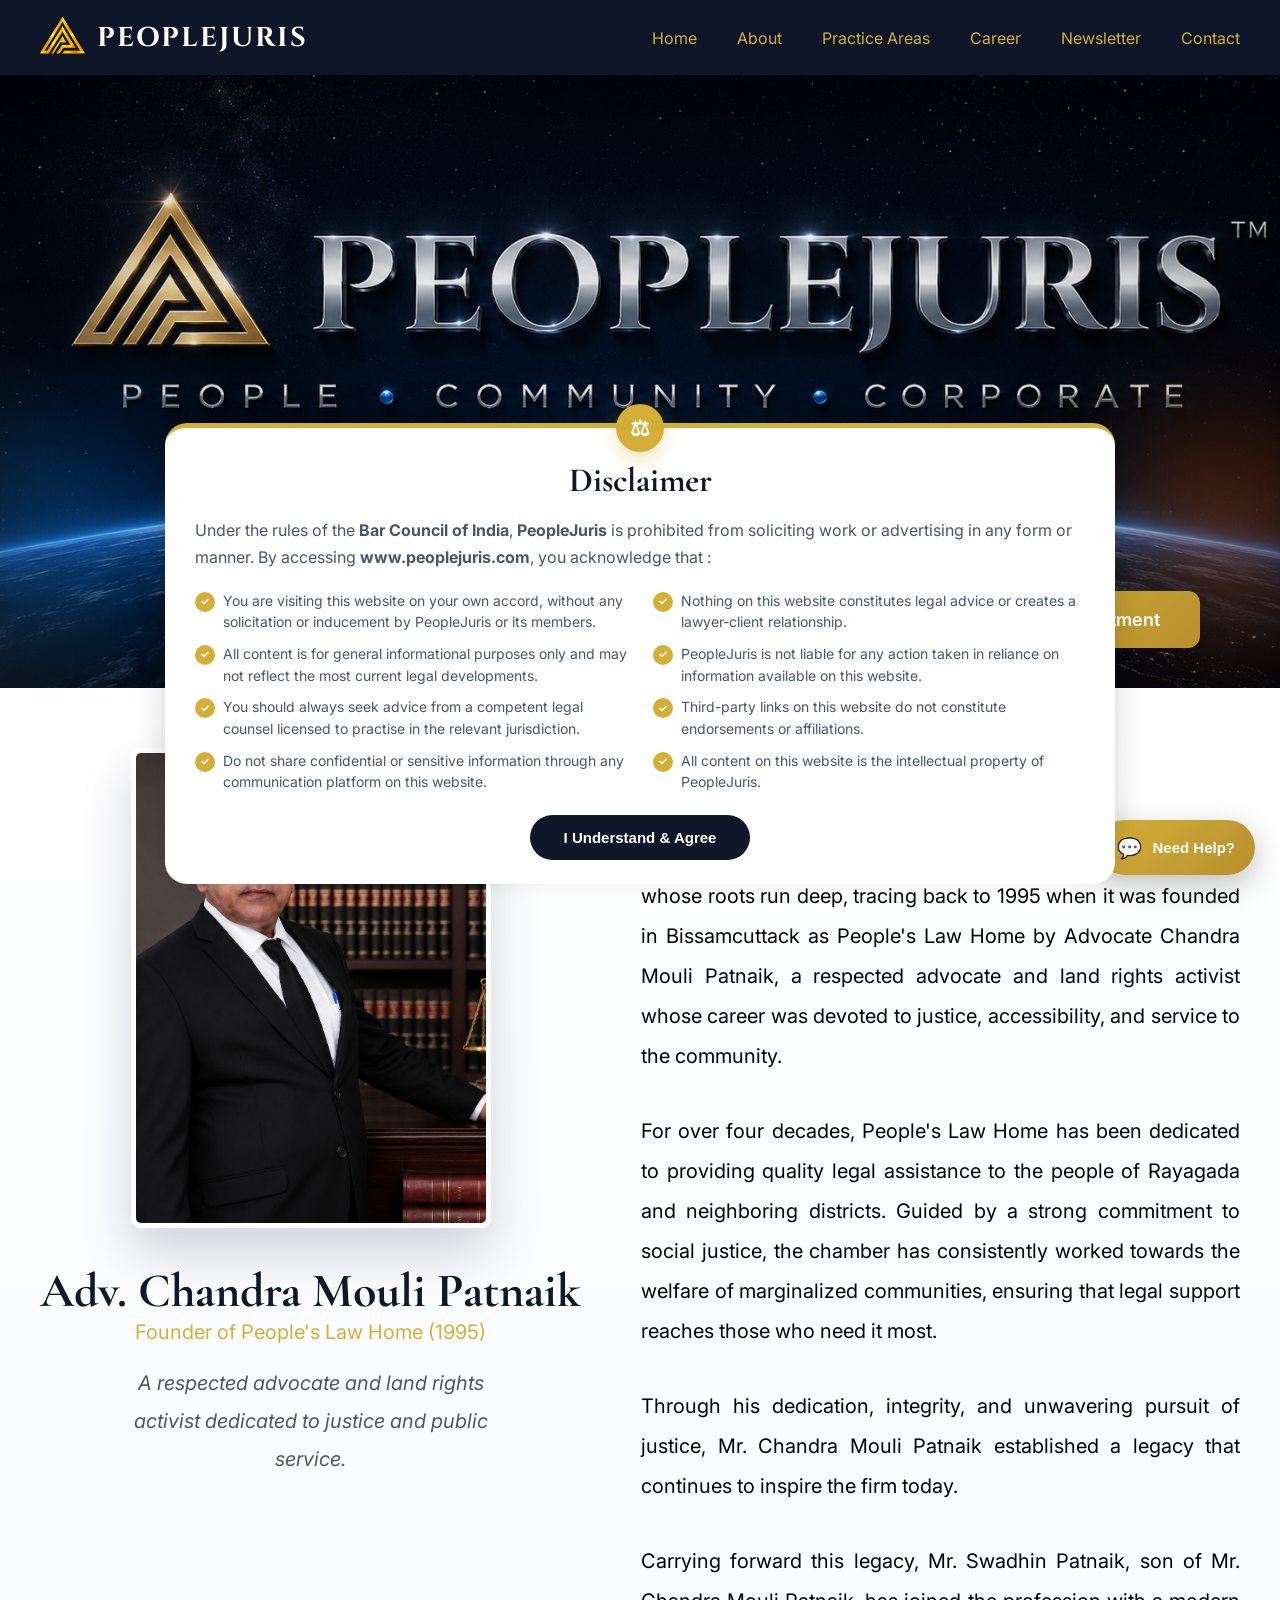
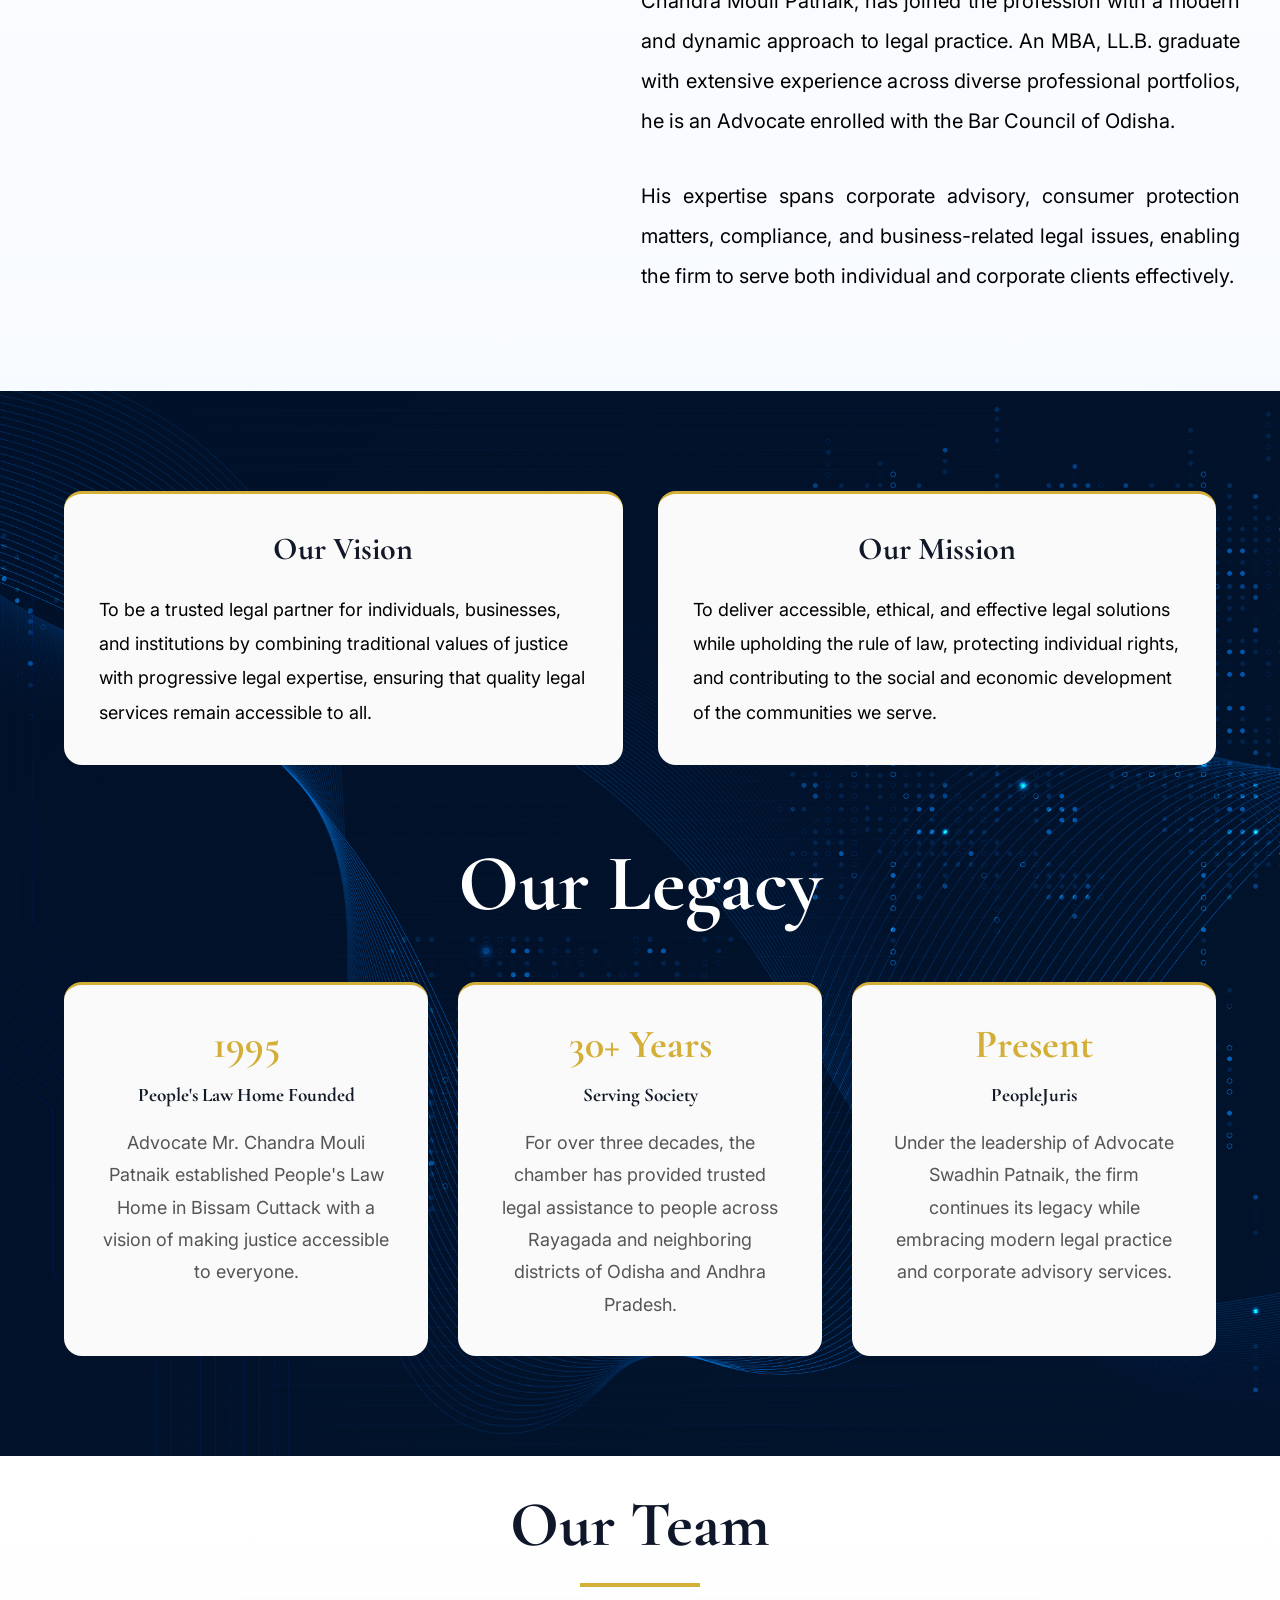
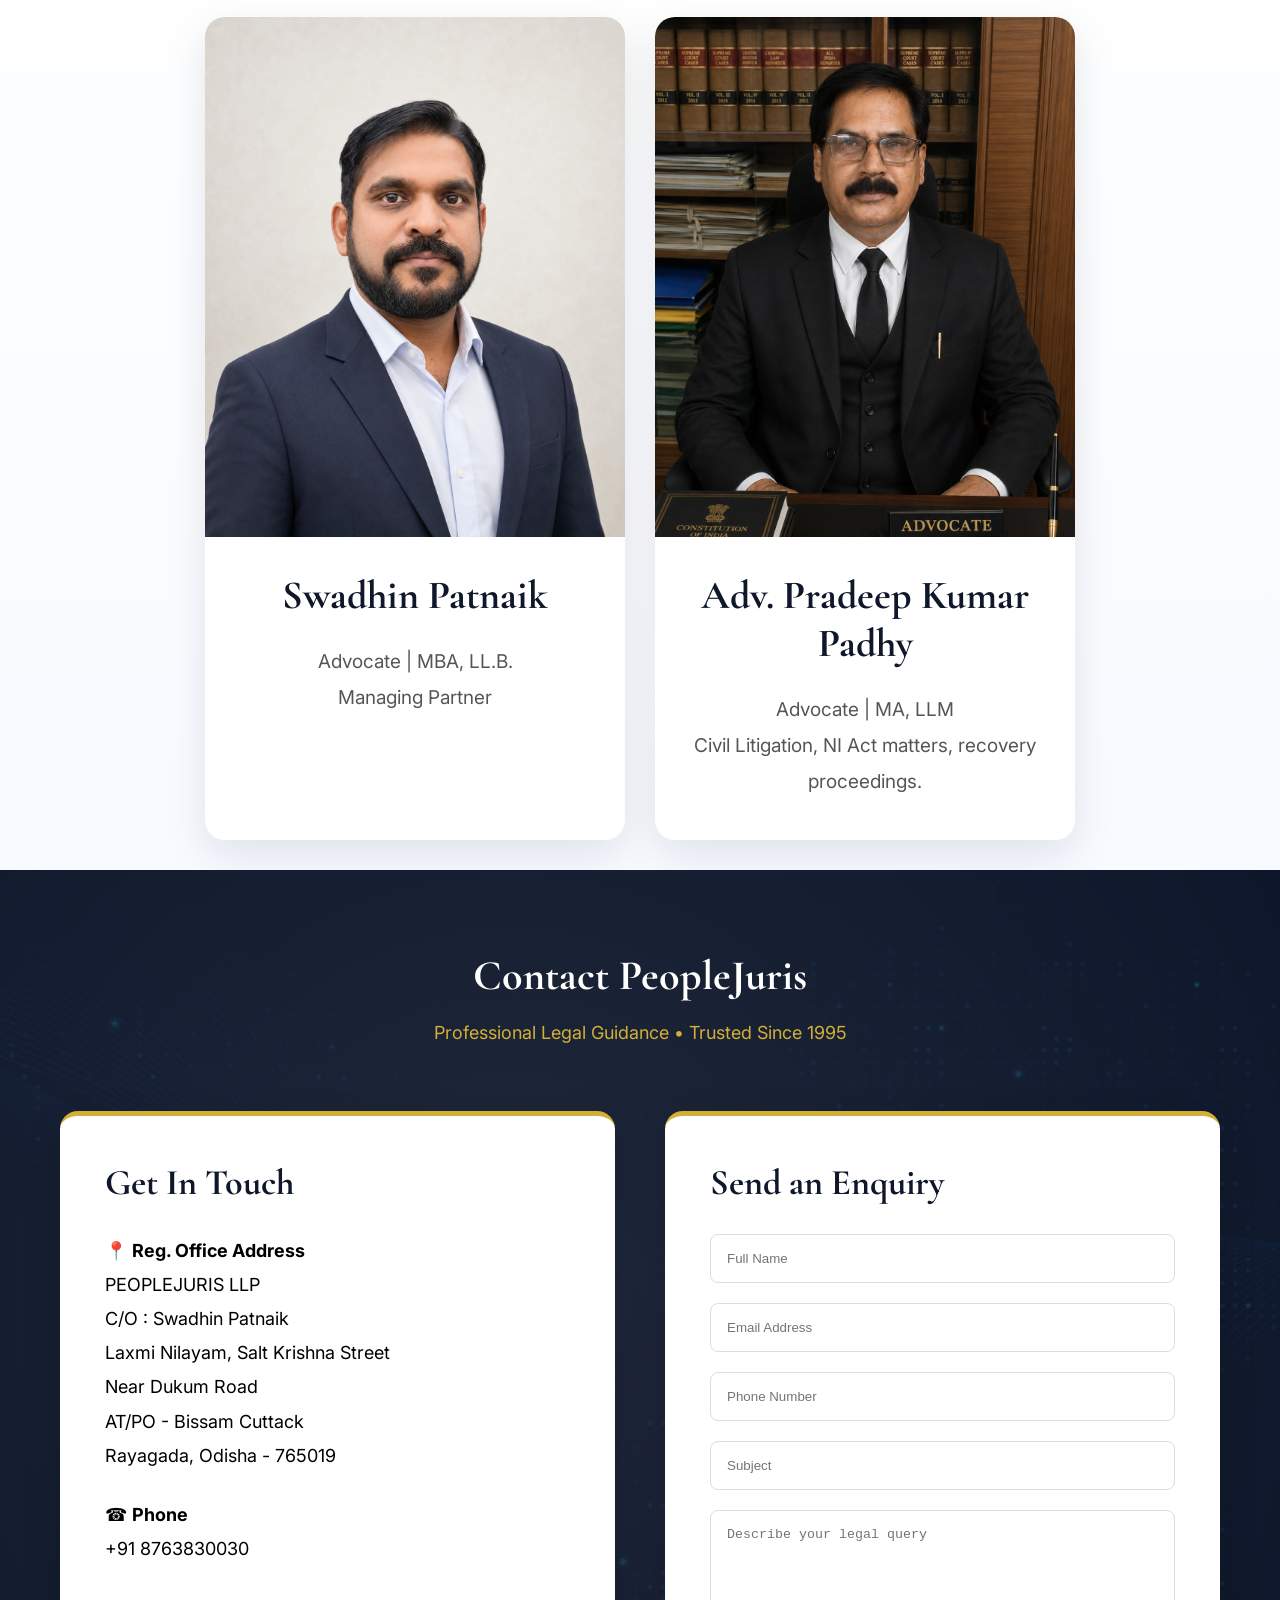
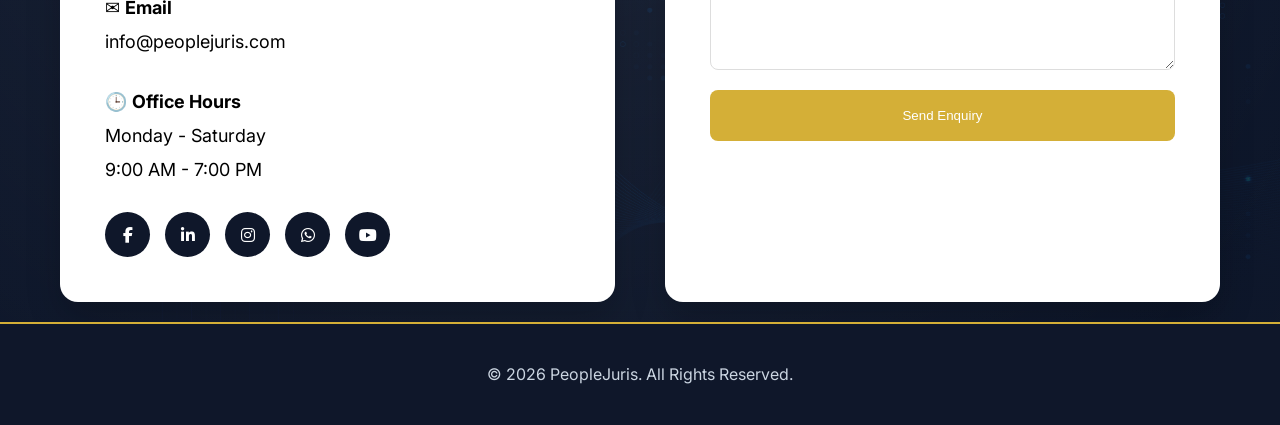
==== commit 6813e46d: "Modify founder description in index.html Updated the title and removed unnecessary text." ====
--- a/index.html
+++ b/index.html
@@ -245,10 +245,8 @@
 
             <h3>Swadhin Patnaik</h3>
             <p>
-                MBA, LL.B.<br>
+                Advocate | MBA, LL.B.<br>
                 Managing Partner<br>
-                Corporate Advisory, Consumer Protection,
-                Compliance and Business Law.
             </p>
 
         </div>
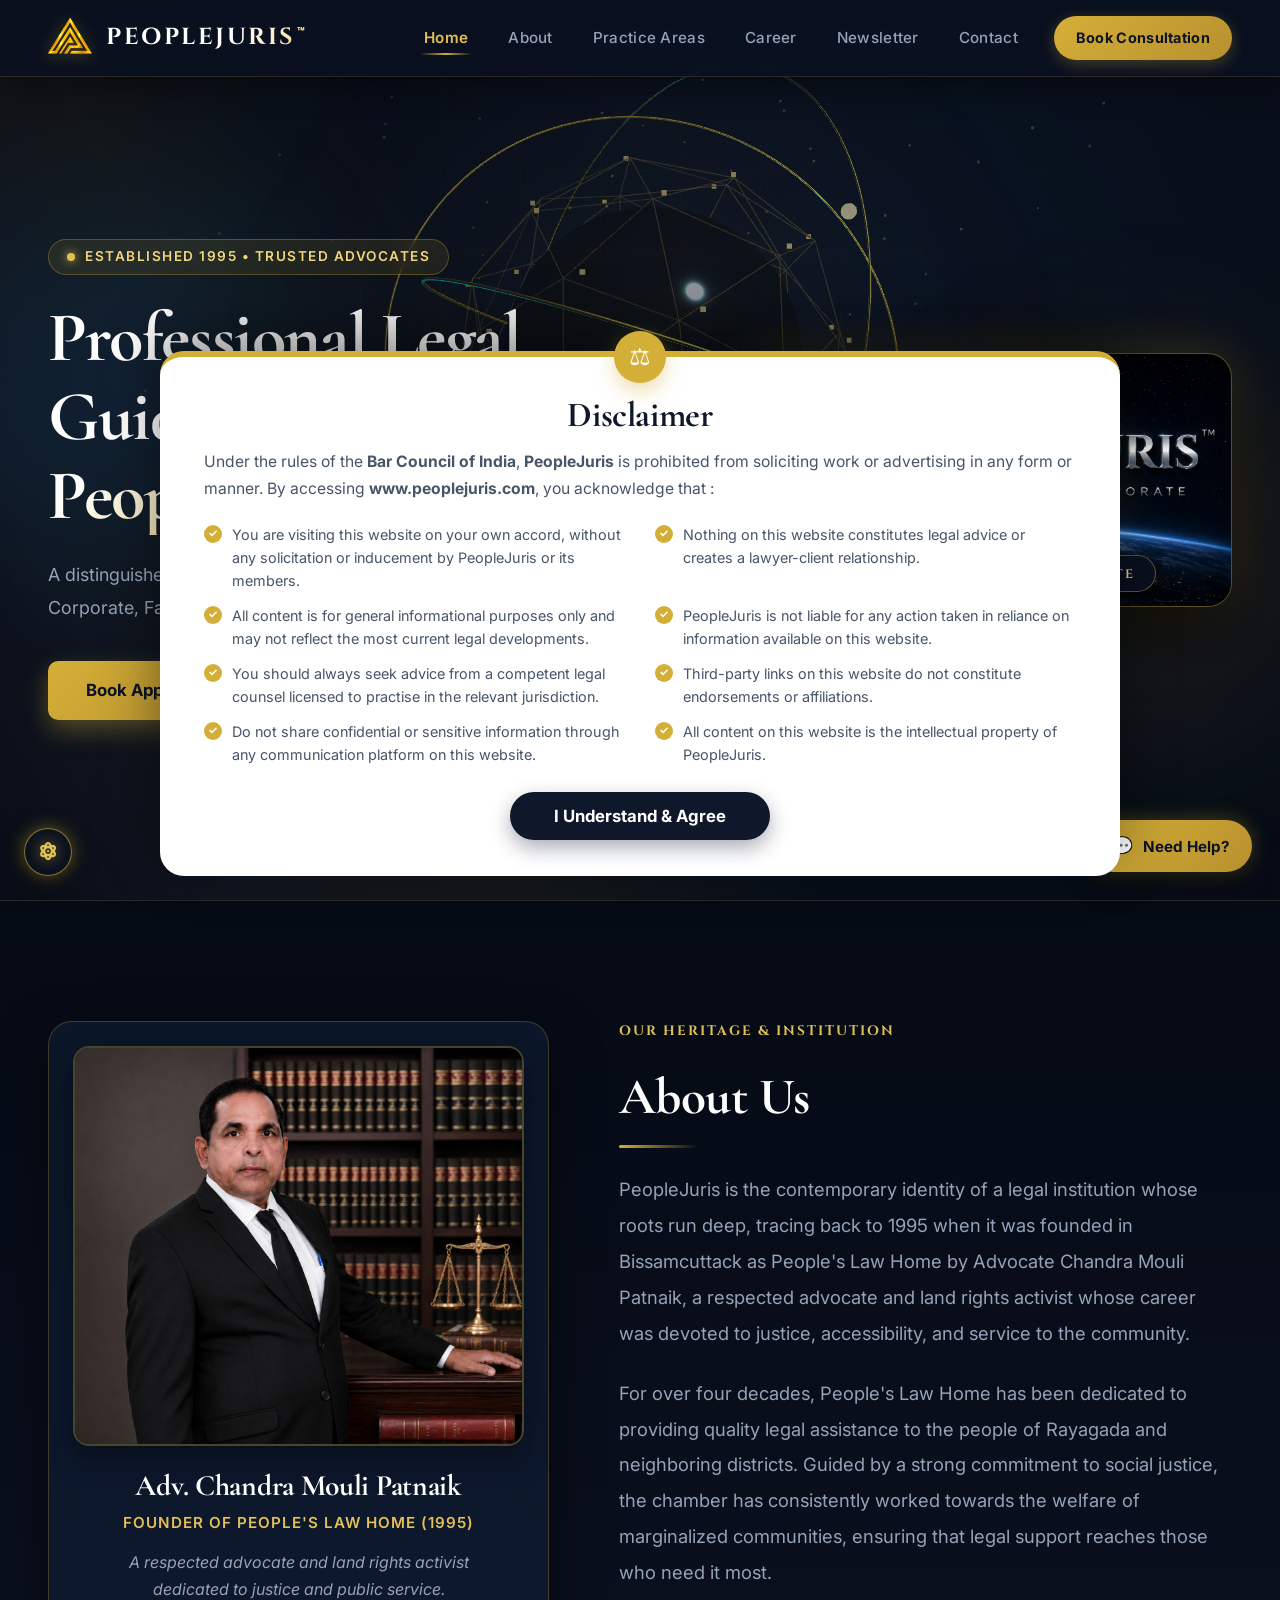
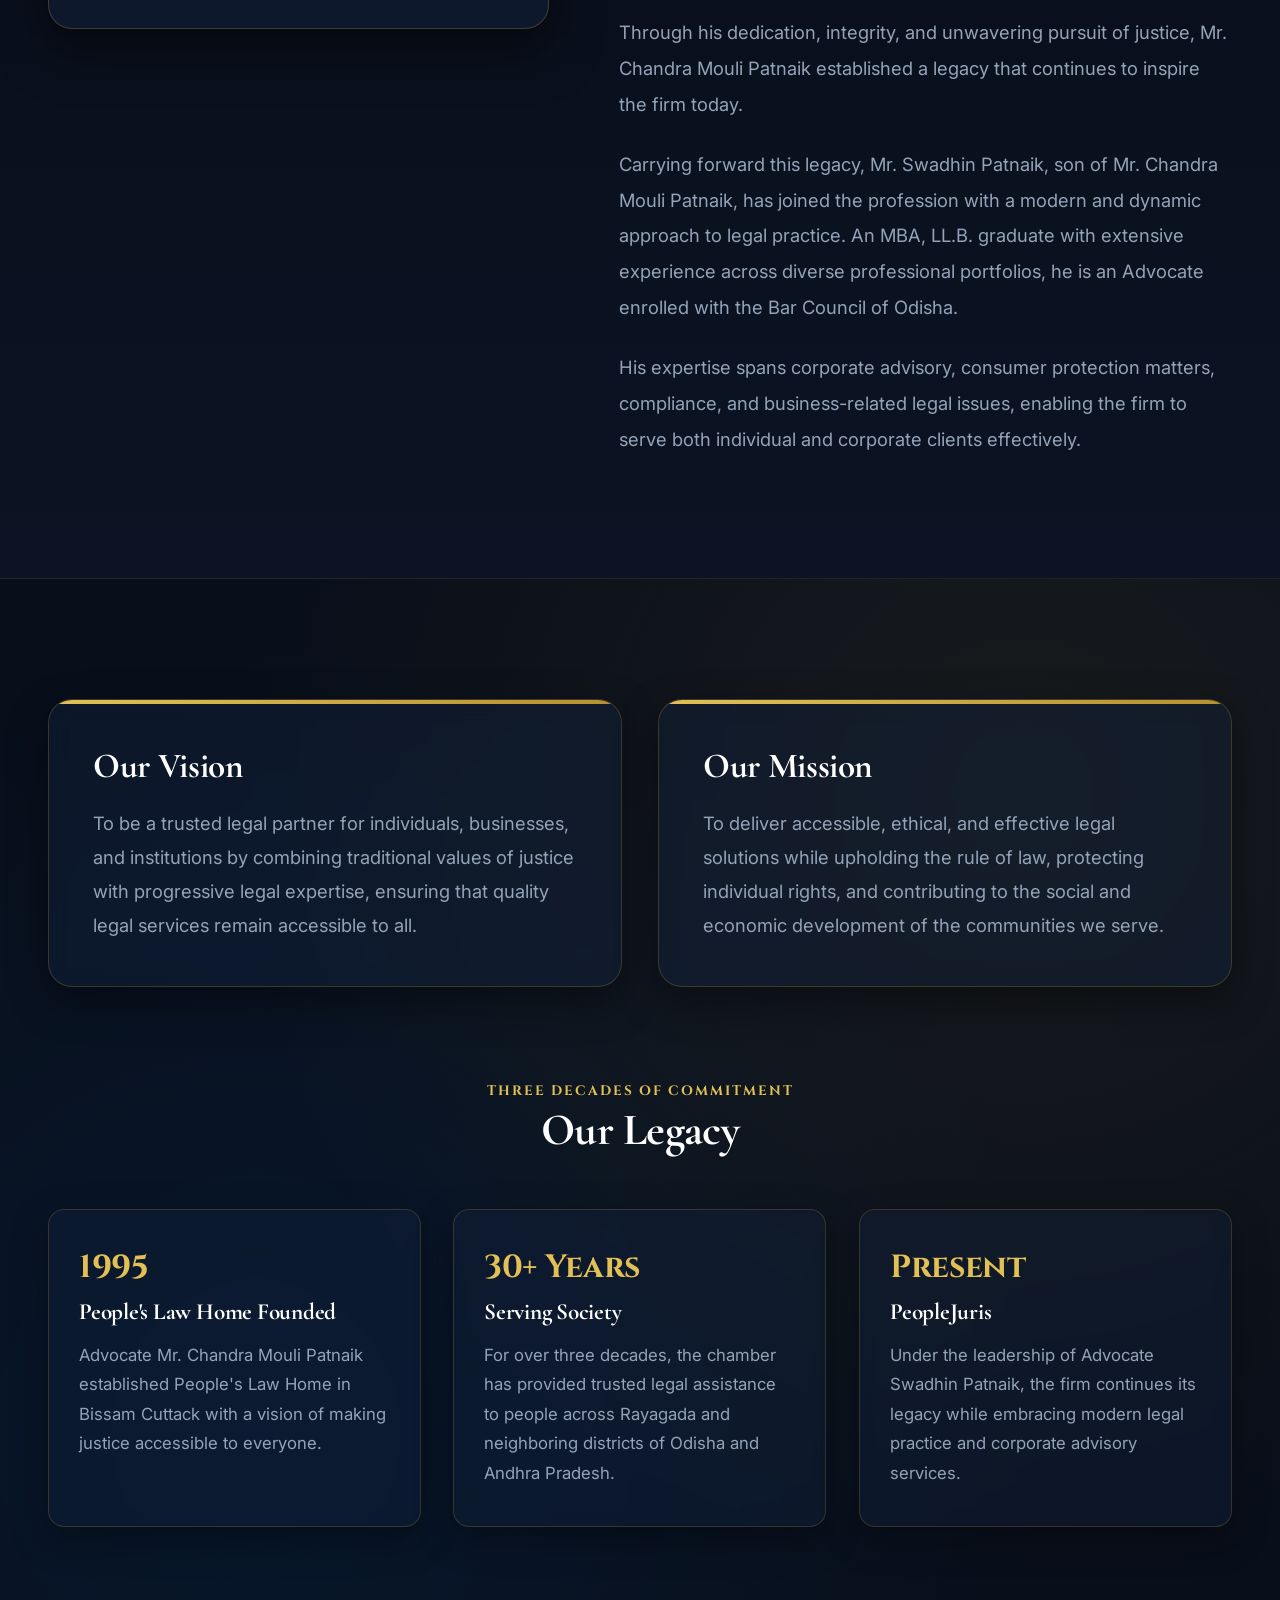
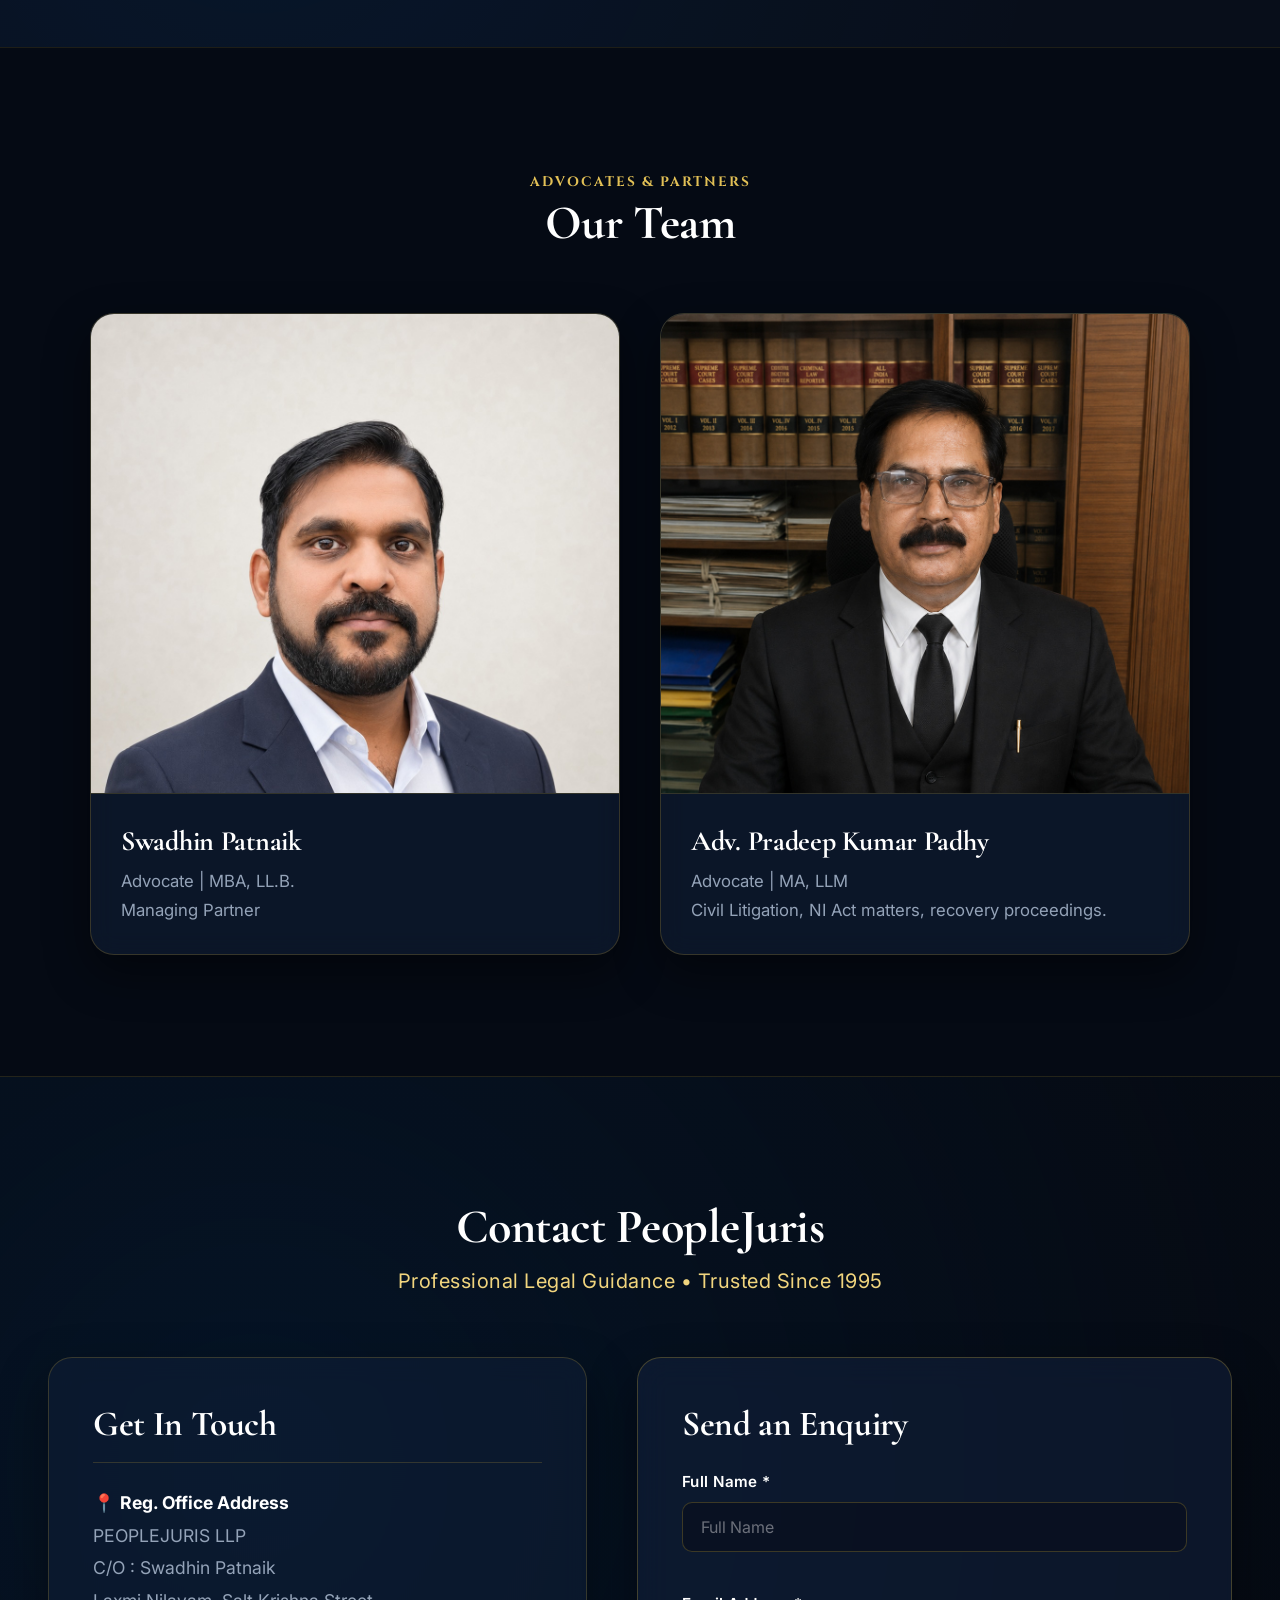
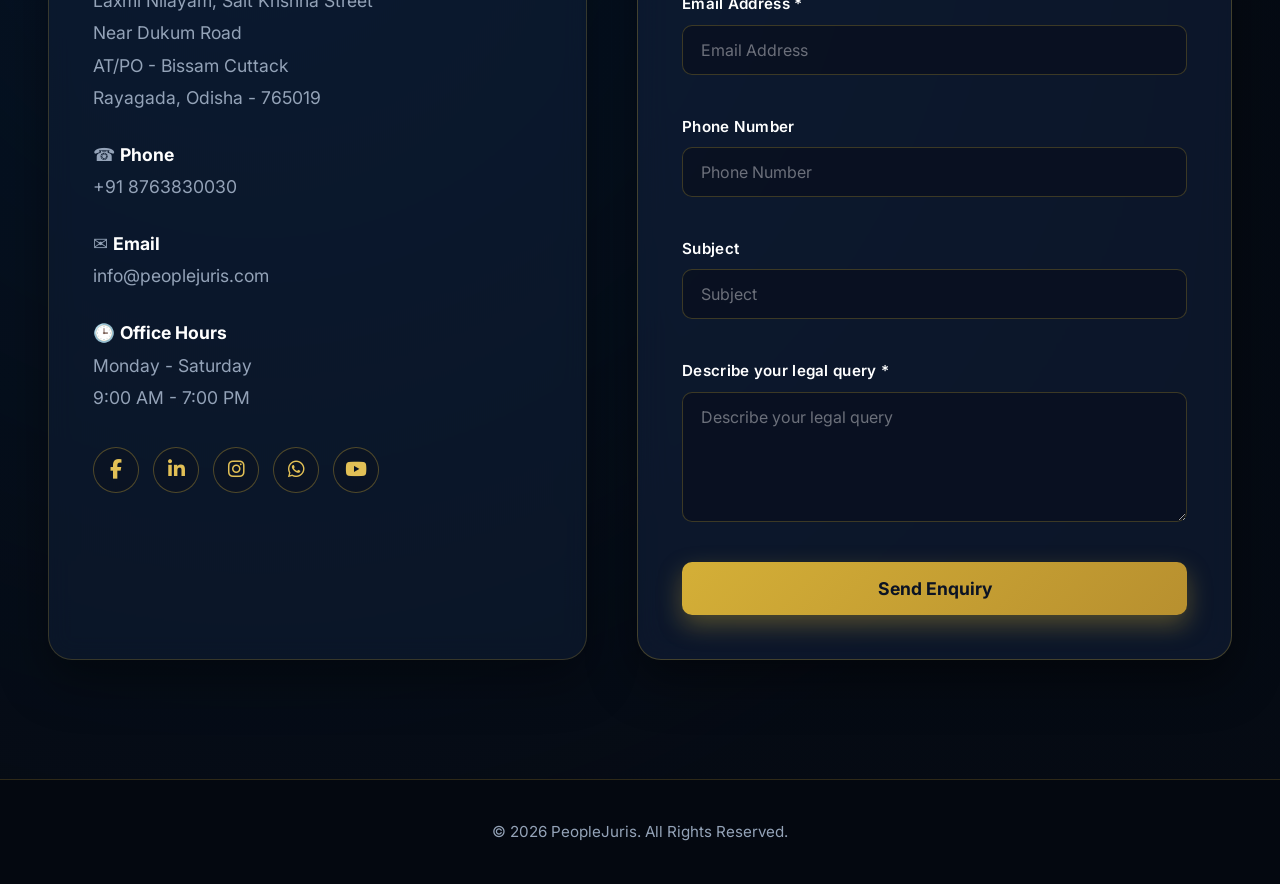
==== commit f6d17e0f: "Rebuild PeopleJuris application with new UI and database services" ====
--- a/index.html
+++ b/index.html
@@ -1,577 +1,437 @@
 <!DOCTYPE html>
 <html lang="en">
 <head>
-
     <meta charset="UTF-8">
-
-    <meta name="viewport"
-          content="width=device-width, initial-scale=1.0">
-
-    <meta name="description"
-          content="PeopleJuris LLP is a trusted law firm providing legal services in Civil, Criminal, Corporate, Family, Property, Consumer and Business Law across Odisha and India.">
-
-    <meta name="keywords"
-          content="PeopleJuris LLP, Law Firm, Advocate, Rayagada Lawyer, Corporate Lawyer, Civil Lawyer, Criminal Lawyer">
-
-    <meta name="author"
-          content="PeopleJuris LLP">
-
+    <meta name="viewport" content="width=device-width, initial-scale=1.0">
+    <meta name="description" content="PeopleJuris LLP is a trusted law firm providing legal services in Civil, Criminal, Corporate, Family, Property, Consumer and Business Law across Odisha and India.">
+    <meta name="keywords" content="PeopleJuris LLP, Law Firm, Advocate, Rayagada Lawyer, Corporate Lawyer, Civil Lawyer, Criminal Lawyer">
+    <meta name="author" content="PeopleJuris LLP">
     <title>PeopleJuris LLP | Trusted Law Firm in Odisha</title>
 
     <!-- Favicon -->
-    <link rel="icon" href="/favicon.ico?v=2">
-    <link rel="icon" type="image/png" sizes="48x48" href="/images/favicon.png?v=2">
-    <link rel="apple-touch-icon" href="/images/favicon.png?v=2">
+    <link rel="icon" href="favicon.ico">
+    <link rel="icon" type="image/png" sizes="48x48" href="images/favicon.png">
+    <link rel="apple-touch-icon" href="images/favicon.png">
 
     <!-- Google Fonts -->
-    <link rel="preconnect"
-          href="https://fonts.googleapis.com">
-
-    <link rel="preconnect"
-          href="https://fonts.gstatic.com"
-          crossorigin>
-
-    <link href="https://fonts.googleapis.com/css2?family=Inter:wght@300;400;500;600;700;800&family=Cormorant+Garamond:wght@500;600;700&display=swap"
-      rel="stylesheet">
+    <link rel="preconnect" href="https://fonts.googleapis.com">
+    <link rel="preconnect" href="https://fonts.gstatic.com" crossorigin>
+    <link href="https://fonts.googleapis.com/css2?family=Cinzel:wght@700&family=Cormorant+Garamond:wght@500;600;700&family=Inter:wght@300;400;500;600;700;800&display=swap" rel="stylesheet">
 
     <!-- Font Awesome -->
-    <link rel="stylesheet"
-          href="https://cdnjs.cloudflare.com/ajax/libs/font-awesome/6.7.2/css/all.min.css">
-
-    <!-- Main CSS -->
-     <link rel="stylesheet" href="css/style.css">
-     <link rel="stylesheet" href="css/mobile.css">  
-    <!-- Mobile CSS -->
-     
-     <link rel="preconnect" href="https://fonts.googleapis.com">
-     <link rel="preconnect" href="https://fonts.gstatic.com" crossorigin>
-     <link href="https://fonts.googleapis.com/css2?family=Cinzel:wght@700&display=swap" rel="stylesheet">
- 
-     <script type="application/ld+json">
-     {
-     "@context": "https://schema.org",
-     "@type": "LegalService",
-     "name": "PeopleJuris LLP",
-     "url": "https://peoplejuris.com"
-     }
-</script>
-
+    <link rel="stylesheet" href="https://cdnjs.cloudflare.com/ajax/libs/font-awesome/6.7.2/css/all.min.css">
+
+    <!-- Stylesheets -->
+    <link rel="stylesheet" href="css/style.css">
+    <link rel="stylesheet" href="css/mobile.css">
+
+    <!-- Structured Data -->
+    <script type="application/ld+json">
+    {
+      "@context": "https://schema.org",
+      "@type": "LegalService",
+      "name": "PeopleJuris LLP",
+      "url": "https://peoplejuris.com",
+      "logo": "https://peoplejuris.com/images/favicon.png",
+      "telephone": "+918763830030",
+      "email": "info@peoplejuris.com",
+      "address": {
+        "@type": "PostalAddress",
+        "streetAddress": "Laxmi Nilayam, Salt Krishna Street, Near Dukum Road, AT/PO - Bissam Cuttack",
+        "addressLocality": "Rayagada",
+        "addressRegion": "Odisha",
+        "postalCode": "765019",
+        "addressCountry": "IN"
+      }
+    }
+    </script>
 </head>
-
 <body>
 
-
-<nav>
-
-    <div class="logo">
-    <img src="images/favicon.png" alt="PeopleJuris Logo">
-    <span>peoplejuris</span>
+    <!-- Header Navigation -->
+    <nav>
+        <a href="index.html" class="logo" aria-label="PeopleJuris Home">
+            <img src="images/favicon.png" alt="PeopleJuris Logo">
+            <span>peoplejuris<sup class="tm-mark">™</sup></span>
+        </a>
+
+        <button class="menu-toggle" id="menuToggle" aria-label="Toggle navigation menu" aria-expanded="false">☰</button>
+
+        <ul id="navLinks">
+            <li><a href="#home" class="active">Home</a></li>
+            <li><a href="#about">About</a></li>
+            <li><a href="practice-areas.html">Practice Areas</a></li>
+            <li><a href="career.html">Career</a></li>
+            <li><a href="newsletter.html">Newsletter</a></li>
+            <li><a href="#contact">Contact</a></li>
+            <li><a href="consultation.html" class="nav-cta">Book Consultation</a></li>
+        </ul>
+    </nav>
+
+    <main>
+        <!-- Hero Section with Ambient 3D Depth -->
+        <section class="hero" id="home">
+            <!-- Ambient Background Engine -->
+            <div class="ambient-canvas-wrapper" aria-hidden="true">
+                <div class="ambient-glow-blue"></div>
+                <div class="ambient-glow-gold"></div>
+                <div class="ambient-glow-center"></div>
+                <div class="hero-light"></div>
+                <div class="bg-grid-overlay"></div>
+            </div>
+
+            <div class="hero-inner">
+                <!-- Hero Typography & CTAs -->
+                <div class="hero-content">
+                    <div class="hero-badge">
+                        <span class="badge-dot"></span>
+                        Established 1995 • Trusted Advocates
+                    </div>
+
+                    <h1>
+                        Professional Legal Guidance.<br>
+                        <span class="gold-text">PeopleJuris LLP</span>
+                    </h1>
+
+                    <p class="hero-subtext">
+                        A distinguished law firm providing strategic legal counsel in Civil, Criminal, Corporate, Family, Property, and Consumer Law across Odisha and India.
+                    </p>
+
+                    <div class="hero-actions">
+                        <a href="consultation.html" class="hero-btn">Book Appointment</a>
+                        <a href="practice-areas.html" class="btn-secondary">Explore Practice Areas</a>
+                    </div>
+                </div>
+
+                <!-- 3D Spatial Crest Stage -->
+                <div class="hero-stage-3d">
+                    <div class="hero-3d-card">
+                        <div class="stage-accent-1" aria-hidden="true"></div>
+                        <div class="stage-accent-2" aria-hidden="true"></div>
+                        <img src="images/heroclasic.png" alt="PeopleJuris Classical Emblem" class="hero-crest-img">
+                        <div class="hero-stage-badge">people.community.corporate</div>
+                    </div>
+                </div>
+            </div>
+        </section>
+
+        <!-- About Section -->
+        <section id="about" class="about">
+            <div class="about-inner">
+                <!-- Founder Spotlight -->
+                <div class="about-image">
+                    <img src="images/founder.jpg" alt="Adv. Chandra Mouli Patnaik">
+                    <h3>Adv. Chandra Mouli Patnaik</h3>
+                    <span class="founder-title">Founder of People's Law Home (1995)</span>
+                    <p>
+                        A respected advocate and land rights activist dedicated to justice and public service.
+                    </p>
+                </div>
+
+                <!-- About Narrative -->
+                <div class="about-content">
+                    <span class="section-label">Our Heritage & Institution</span>
+                    <h2>About Us</h2>
+
+                    <p>
+                        PeopleJuris is the contemporary identity of a legal institution whose roots run deep, tracing back to 1995 when it was founded in Bissamcuttack as People's Law Home by Advocate Chandra Mouli Patnaik, a respected advocate and land rights activist whose career was devoted to justice, accessibility, and service to the community.
+                    </p>
+
+                    <p>
+                        For over four decades, People's Law Home has been dedicated to providing quality legal assistance to the people of Rayagada and neighboring districts. Guided by a strong commitment to social justice, the chamber has consistently worked towards the welfare of marginalized communities, ensuring that legal support reaches those who need it most.
+                    </p>
+
+                    <p>
+                        Through his dedication, integrity, and unwavering pursuit of justice, Mr. Chandra Mouli Patnaik established a legacy that continues to inspire the firm today.
+                    </p>
+
+                    <p>
+                        Carrying forward this legacy, Mr. Swadhin Patnaik, son of Mr. Chandra Mouli Patnaik, has joined the profession with a modern and dynamic approach to legal practice. An MBA, LL.B. graduate with extensive experience across diverse professional portfolios, he is an Advocate enrolled with the Bar Council of Odisha.
+                    </p>
+
+                    <p>
+                        His expertise spans corporate advisory, consumer protection matters, compliance, and business-related legal issues, enabling the firm to serve both individual and corporate clients effectively.
+                    </p>
+                </div>
+            </div>
+        </section>
+
+        <!-- Mission, Vision & Legacy -->
+        <section class="about-values">
+            <div class="about-values-container">
+                <div class="mission-vision">
+                    <!-- Vision -->
+                    <div class="mv-card">
+                        <h2>Our Vision</h2>
+                        <p>
+                            To be a trusted legal partner for individuals, businesses, and institutions by combining traditional values of justice with progressive legal expertise, ensuring that quality legal services remain accessible to all.
+                        </p>
+                    </div>
+
+                    <!-- Mission -->
+                    <div class="mv-card">
+                        <h2>Our Mission</h2>
+                        <p>
+                            To deliver accessible, ethical, and effective legal solutions while upholding the rule of law, protecting individual rights, and contributing to the social and economic development of the communities we serve.
+                        </p>
+                    </div>
+                </div>
+
+                <!-- Legacy Timeline -->
+                <div class="legacy">
+                    <span class="section-label">Three Decades of Commitment</span>
+                    <h2>Our Legacy</h2>
+
+                    <div class="timeline">
+                        <div class="timeline-card">
+                            <h3>1995</h3>
+                            <h4>People's Law Home Founded</h4>
+                            <p>
+                                Advocate Mr. Chandra Mouli Patnaik established People's Law Home in Bissam Cuttack with a vision of making justice accessible to everyone.
+                            </p>
+                        </div>
+
+                        <div class="timeline-card">
+                            <h3>30+ Years</h3>
+                            <h4>Serving Society</h4>
+                            <p>
+                                For over three decades, the chamber has provided trusted legal assistance to people across Rayagada and neighboring districts of Odisha and Andhra Pradesh.
+                            </p>
+                        </div>
+
+                        <div class="timeline-card">
+                            <h3>Present</h3>
+                            <h4>PeopleJuris</h4>
+                            <p>
+                                Under the leadership of Advocate Swadhin Patnaik, the firm continues its legacy while embracing modern legal practice and corporate advisory services.
+                            </p>
+                        </div>
+                    </div>
+                </div>
+            </div>
+        </section>
+
+        <!-- Leadership Section -->
+        <section class="leadership">
+            <div class="leadership-inner">
+                <span class="section-label">Advocates & Partners</span>
+                <h2>Our Team</h2>
+
+                <div class="leaders">
+                    <div class="leader-card">
+                        <img src="images/swadhin.jpeg" alt="Adv. Swadhin Patnaik">
+                        <div class="leader-info">
+                            <h3>Swadhin Patnaik</h3>
+                            <p>
+                                Advocate | MBA, LL.B.<br>
+                                Managing Partner
+                            </p>
+                        </div>
+                    </div>
+
+                    <div class="leader-card">
+                        <img src="images/team.jpg" alt="Adv. Pradeep Kumar Padhy">
+                        <div class="leader-info">
+                            <h3>Adv. Pradeep Kumar Padhy</h3>
+                            <p>
+                                Advocate | MA, LLM<br>
+                                Civil Litigation, NI Act matters, recovery proceedings.
+                            </p>
+                        </div>
+                    </div>
+                </div>
+            </div>
+        </section>
+
+        <!-- Contact Section -->
+        <section id="contact" class="contact">
+            <div class="contact-inner">
+                <h2>Contact PeopleJuris</h2>
+                <p class="contact-title">Professional Legal Guidance • Trusted Since 1995</p>
+
+                <div class="contact-wrapper">
+                    <!-- Left Side Details -->
+                    <div class="contact-info">
+                        <h3>Get In Touch</h3>
+
+                        <p>
+                            📍 <strong>Reg. Office Address</strong><br>
+                            PEOPLEJURIS LLP<br>
+                            C/O : Swadhin Patnaik<br>
+                            Laxmi Nilayam, Salt Krishna Street<br>
+                            Near Dukum Road <br>
+                            AT/PO - Bissam Cuttack<br>
+                            Rayagada, Odisha - 765019
+                        </p>
+
+                        <p>
+                            ☎ <strong>Phone</strong><br>
+                            +91 8763830030
+                        </p>
+
+                        <p>
+                            ✉ <strong>Email</strong><br>
+                            info@peoplejuris.com
+                        </p>
+
+                        <p>
+                            🕒 <strong>Office Hours</strong><br>
+                            Monday - Saturday<br>
+                            9:00 AM - 7:00 PM
+                        </p>
+
+                        <div class="social-icons">
+                            <a href="https://www.facebook.com/people/PeopleJuris-LLP/61592838040114/" target="_blank" rel="noopener noreferrer" aria-label="Facebook">
+                                <i class="fab fa-facebook-f"></i>
+                            </a>
+                            <a href="https://www.linkedin.com/company/peoplejuris" target="_blank" rel="noopener noreferrer" aria-label="LinkedIn">
+                                <i class="fab fa-linkedin-in"></i>
+                            </a>
+                            <a href="https://instagram.com/yourpage" target="_blank" rel="noopener noreferrer" aria-label="Instagram">
+                                <i class="fab fa-instagram"></i>
+                            </a>
+                            <a href="https://wa.me/8763830030" target="_blank" rel="noopener noreferrer" aria-label="WhatsApp">
+                                <i class="fab fa-whatsapp"></i>
+                            </a>
+                            <a href="https://youtube.com/@yourchannel" target="_blank" rel="noopener noreferrer" aria-label="YouTube">
+                                <i class="fab fa-youtube"></i>
+                            </a>
+                        </div>
+                    </div>
+
+                    <!-- Right Side Enquiry Form -->
+                    <div class="contact-form">
+                        <h3>Send an Enquiry</h3>
+
+                        <form action="https://formsubmit.co/info@peoplejuris.com" method="POST">
+                            <input type="hidden" name="_subject" value="New Website Contact Enquiry - PeopleJuris">
+                            <input type="hidden" name="_captcha" value="false">
+
+                            <div class="form-group">
+                                <label for="contactName">Full Name *</label>
+                                <input type="text" id="contactName" name="Name" placeholder="Full Name" required>
+                            </div>
+
+                            <div class="form-group">
+                                <label for="contactEmail">Email Address *</label>
+                                <input type="email" id="contactEmail" name="Email" placeholder="Email Address" required>
+                            </div>
+
+                            <div class="form-group">
+                                <label for="contactPhone">Phone Number</label>
+                                <input type="tel" id="contactPhone" name="Phone" placeholder="Phone Number">
+                            </div>
+
+                            <div class="form-group">
+                                <label for="contactSubject">Subject</label>
+                                <input type="text" id="contactSubject" name="Subject" placeholder="Subject">
+                            </div>
+
+                            <div class="form-group">
+                                <label for="contactMessage">Describe your legal query *</label>
+                                <textarea id="contactMessage" rows="5" name="Message" placeholder="Describe your legal query" required></textarea>
+                            </div>
+
+                            <button type="submit">Send Enquiry</button>
+                        </form>
+                    </div>
+                </div>
+            </div>
+        </section>
+    </main>
+
+    <!-- Global Footer -->
+    <footer class="footer-inner">
+        <p>© 2026 PeopleJuris. All Rights Reserved.</p>
+    </footer>
+
+    <!-- =========================================
+         BAR COUNCIL OF INDIA DISCLAIMER PANEL
+    ========================================= -->
+    <div id="disclaimerPopup" class="disclaimer-panel" role="dialog" aria-modal="true" aria-labelledby="disclaimerHeading">
+        <div class="disclaimer-content">
+            <div class="disclaimer-header">
+                <h3 id="disclaimerHeading">Disclaimer</h3>
+            </div>
+
+            <p>
+                Under the rules of the <strong>Bar Council of India</strong>,
+                <strong>PeopleJuris</strong> is prohibited from soliciting work
+                or advertising in any form or manner. By accessing
+                <strong>www.peoplejuris.com</strong>, you acknowledge that :
+            </p>
+
+            <ul>
+                <li>You are visiting this website on your own accord, without any solicitation or inducement by PeopleJuris or its members.</li>
+                <li>Nothing on this website constitutes legal advice or creates a lawyer-client relationship.</li>
+                <li>All content is for general informational purposes only and may not reflect the most current legal developments.</li>
+                <li>PeopleJuris is not liable for any action taken in reliance on information available on this website.</li>
+                <li>You should always seek advice from a competent legal counsel licensed to practise in the relevant jurisdiction.</li>
+                <li>Third-party links on this website do not constitute endorsements or affiliations.</li>
+                <li>Do not share confidential or sensitive information through any communication platform on this website.</li>
+                <li>All content on this website is the intellectual property of PeopleJuris.</li>
+            </ul>
+
+            <div class="disclaimer-actions">
+                <button id="agreeBtn" class="agree-btn">I Understand & Agree</button>
+            </div>
+        </div>
     </div>
 
-    <div class="menu-toggle" id="menuToggle"> ☰  </div>
-
-    <ul id="navLinks">
-        <li><a href="#home">Home</a></li>
-        <li><a href="#about">About</a></li>
-        <li><a href="practice-areas.html">Practice Areas</a></li>
-        <li><a href="career.html">Career</a></li>
-        <li><a href="newsletter.html">Newsletter</a></li>
-        <li><a href="#contact">Contact</a></li>
-        
-    </ul>
-
-</nav>
-
-<section class="hero" id="home">
-
-    <!-- Moving Light -->
-    <div class="hero-light"></div>
-
-    <!-- Ambient Glows -->
-    <div class="blue-glow"></div>
-    <div class="orange-glow"></div>
-
-    <!-- Hero Button -->
-    <div class="hero-bottom">
-        <a href="consultation.html" class="hero-btn">Book Appointment</a>
+    <!-- =========================================
+         PEOPLEJURIS AI HELP CHATBOT WIDGET
+    ========================================= -->
+    <div id="pjChatWidget">
+        <button id="pjChatButton" aria-label="Open PeopleJuris Help Assistant">
+            <span class="pj-chat-icon">💬</span>
+            <span class="pj-chat-label">Need Help?</span>
+        </button>
+
+        <div id="pjChatBox" role="dialog" aria-label="PeopleJuris Information Assistant">
+            <div class="pj-chat-header">
+                <div class="pj-chat-title">
+                    <div class="pj-chat-logo">
+                        <img src="images/favicon.png" alt="PeopleJuris Logo">
+                    </div>
+                    <div>
+                        <h3>PeopleJuris Help</h3>
+                        <span>General Information Assistant</span>
+                    </div>
+                </div>
+                <button id="pjChatClose" aria-label="Close chat">×</button>
+            </div>
+
+            <div id="pjChatMessages">
+                <div class="pj-message pj-bot">
+                    <div class="pj-message-bubble">
+                        <strong>Hello! 👋</strong>
+                        <p>Welcome to PeopleJuris. How can I help you today?</p>
+                    </div>
+                </div>
+
+                <div class="pj-quick-questions">
+                    <button data-question="What practice areas does PeopleJuris handle?">⚖ Practice Areas</button>
+                    <button data-question="How can I contact PeopleJuris?">📞 Contact PeopleJuris</button>
+                    <button data-question="How can I apply for an internship?">💼 Internship</button>
+                    <button data-question="Where is PeopleJuris located?">📍 Office Location</button>
+                    <button data-question="What is the PeopleJuris newsletter?">📰 Newsletter</button>
+                </div>
+            </div>
+
+            <div class="pj-chat-disclaimer">
+                ⚠️ This assistant provides general information about PeopleJuris and does not provide legal advice. No lawyer-client relationship is created through this chat.
+            </div>
+
+            <div class="pj-chat-input-area">
+                <input type="text" id="pjChatInput" placeholder="Ask PeopleJuris..." autocomplete="off">
+                <button id="pjChatSend" aria-label="Send message">➤</button>
+            </div>
+        </div>
     </div>
 
-</section>
-
-
-<section id="about" class="about">
-
-    <div class="about-image">
-
-    <img src="images/founder.jpg" alt="Adv. Chandra Mouli Patnaik">
-
-    <h3>Adv. Chandra Mouli Patnaik</h3>
-
-    <span class="founder-title">
-        Founder of People's Law Home (1995)
-    </span>
-
-    <p>
-        A respected advocate and land rights activist dedicated to
-        justice and public service.
-    </p>
-
-  </div>
-
-    <div class="about-content">
-
-        <h2>About Us</h2>
-
-        <p>
-          PeopleJuris is the contemporary identity of a legal institution whose roots run deep, tracing back to 1995 when it was founded in Bissamcuttack as People's Law Home by Advocate Chandra Mouli Patnaik, a respected advocate and land rights activist whose career was devoted to justice, accessibility, and service to the community.
-        </p>
-
-        <p>
-            For over four decades, People's Law Home has been dedicated to providing
-            quality legal assistance to the people of Rayagada and neighboring
-            districts. Guided by a strong commitment to social justice, the chamber
-            has consistently worked towards the welfare of marginalized communities,
-            ensuring that legal support reaches those who need it most.
-        </p>
-
-        <p>
-            Through his dedication, integrity, and unwavering pursuit of justice,
-            Mr. Chandra Mouli Patnaik established a legacy that continues to inspire
-            the firm today.
-        </p>
-
-        <p>
-            Carrying forward this legacy, Mr. Swadhin Patnaik, son of
-            Mr. Chandra Mouli Patnaik, has joined the profession with a modern
-            and dynamic approach to legal practice. An MBA, LL.B. graduate with
-            extensive experience across diverse professional portfolios, he is an
-            Advocate enrolled with the Bar Council of Odisha.
-        </p>
-
-        <p>
-            His expertise spans corporate advisory, consumer protection matters,
-            compliance, and business-related legal issues, enabling the firm to
-            serve both individual and corporate clients effectively.
-        </p>
-
-    </div>
-
-</section>
-
-<section class="about-values">
-
-  <div class="mission-vision">
-
-    <!-- Vision -->
-    <div class="mv-card">
-        <h2>Our Vision</h2>
-        <p>
-            To be a trusted legal partner for individuals,
-            businesses, and institutions by combining traditional
-            values of justice with progressive legal expertise,
-            ensuring that quality legal services remain accessible
-            to all.
-        </p>
-    </div>
-
-    <!-- Mission -->
-    <div class="mv-card">
-        <h2>Our Mission</h2>
-        <p>
-            To deliver accessible, ethical, and effective legal
-            solutions while upholding the rule of law, protecting
-            individual rights, and contributing to the social and
-            economic development of the communities we serve.
-        </p>
-    </div>
-
-</div> <!-- CLOSE mission-vision HERE -->
-
-
-<!-- Legacy -->
-<div class="legacy">
-
-    <h2>Our Legacy</h2>
-
-    <div class="timeline">
-
-        <div class="timeline-card">
-            <h3>1995</h3>
-            <h4>People's Law Home Founded</h4>
-            <p>
-                Advocate Mr. Chandra Mouli Patnaik established
-                People's Law Home in Bissam Cuttack with a vision
-                of making justice accessible to everyone.
-            </p>
-        </div>
-
-        <div class="timeline-card">
-            <h3>30+ Years</h3>
-            <h4>Serving Society</h4>
-            <p>
-                For over three decades, the chamber has provided
-                trusted legal assistance to people across
-                Rayagada and neighboring districts of Odisha and Andhra Pradesh.
-            </p>
-        </div>
-
-        <div class="timeline-card">
-            <h3>Present</h3>
-            <h4>PeopleJuris</h4>
-            <p>
-                Under the leadership of Advocate Swadhin Patnaik,
-                the firm continues its legacy while embracing
-                modern legal practice and corporate advisory services.
-            </p>
-        </div>
-
-    </div>
-
-</div>     
-
-</section>
-
-<!-- Our Leadership Starts Here -->
-
-<section class="leadership">
-
-    <h2>Our Team</h2>
-
-    <div class="leaders">
-
-        <div class="leader-card">
-
-            <img src="images/swadhin.jpeg" alt="Founder">
-
-            <h3>Swadhin Patnaik</h3>
-            <p>
-                Advocate | MBA, LL.B.<br>
-                Managing Partner<br>
-            </p>
-
-        </div>
-
-        <div class="leader-card">
-
-            <img src="images/team.jpg" alt="Swadhin Patnaik">
-
-            <h3>Adv. Pradeep Kumar Padhy</h3>
-
-             <p>
-                Advocate |  MA, LLM<br>
-                Civil Litigation, NI Act matters, recovery proceedings.
-            </p>
-
-        </div>
-
-    </div>
-
-</section>
-
-
-<section id="contact" class="contact">
-
-    <h2>Contact PeopleJuris</h2>
-
-    <p class="contact-title">
-        Professional Legal Guidance • Trusted Since 1995
-    </p>
-
-    <div class="contact-wrapper">
-
-        <!-- Left Side -->
-
-        <div class="contact-info">
-
-            <h3>Get In Touch</h3>
-
-            <p>
-               📍 <strong>Reg. Office Address</strong><br>
-                PEOPLEJURIS LLP<br>
-                C/O : Swadhin Patnaik<br>
-                Laxmi Nilayam, Salt Krishna Street<br>
-                Near Dukum Road <br>
-                AT/PO - Bissam Cuttack<br>
-                Rayagada, Odisha - 765019
-            </p>
-
-            <p>
-                ☎ <strong>Phone</strong><br>
-                +91 8763830030 <br>
-                
-            </p>
-
-            <p>
-                ✉ <strong>Email</strong><br>
-                info@peoplejuris.com
-            </p>
-
-            <p>
-                🕒 <strong>Office Hours</strong><br>
-                Monday - Saturday<br>
-                9:00 AM - 7:00 PM
-            </p>
-
-            <div class="social-icons">
-
-                <a href="https://www.facebook.com/people/PeopleJuris-LLP/61592838040114/" target="_blank">
-                    <i class="fab fa-facebook-f"></i>
-                </a>
-
-                <a href="https://www.linkedin.com/company/peoplejuris" target="_blank">
-                    <i class="fab fa-linkedin-in"></i>
-                </a>
-
-                <a href="https://instagram.com/yourpage" target="_blank">
-                    <i class="fab fa-instagram"></i>
-                </a>
-
-                <a href="https://wa.me/8763830030" target="_blank">
-                    <i class="fab fa-whatsapp"></i>
-                </a>
-
-                <a href="https://youtube.com/@yourchannel" target="_blank">
-                    <i class="fab fa-youtube"></i>
-                </a>
-
-            </div>
-
-        </div>
-
-        <!-- Right Side -->
-
-        <div class="contact-form">
-
-            <h3>Send an Enquiry</h3>
-
-            <form action="https://formsubmit.co/info@peoplejuris.com"
-                  method="POST">
-
-                <input type="text" name="Name"
-                       placeholder="Full Name" required>
-
-                <input type="email" name="Email"
-                       placeholder="Email Address" required>
-
-                <input type="tel" name="Phone"
-                       placeholder="Phone Number">
-
-                <input type="text" name="Subject"
-                       placeholder="Subject">
-
-                <textarea rows="6"
-                          name="Message"
-                          placeholder="Describe your legal query"
-                          required></textarea>
-
-                <button type="submit">Send Enquiry</button>
-
-            </form>
-
-        </div>
-
-    </div>
-
-</section>
-
-<footer>
-    <p>© 2026 PeopleJuris. All Rights Reserved.</p>
-</footer>
-
-<!-- =========================================
-     DISCLAIMER SLIDE PANEL
-========================================= -->
-
-<div id="disclaimerPopup" class="disclaimer-panel">
-
-    <div class="disclaimer-content">
-
-        <div class="disclaimer-header">
-            <h3>Disclaimer</h3>
-        </div>
-
-        <p>
-            Under the rules of the <strong>Bar Council of India</strong>,
-            <strong>PeopleJuris</strong> is prohibited from soliciting work
-            or advertising in any form or manner. By accessing
-            <strong>www.peoplejuris.com</strong>, you acknowledge that :
-        </p>
-
-        <ul>
-            <li>
-                You are visiting this website on your own accord, without any
-                solicitation or inducement by PeopleJuris or its members.
-            </li>
-
-            <li>
-                Nothing on this website constitutes legal advice or creates a
-                lawyer-client relationship.
-            </li>
-
-            <li>
-                All content is for general informational purposes only and may not
-                reflect the most current legal developments.
-            </li>
-
-            <li>
-                PeopleJuris is not liable for any action taken in reliance on
-                information available on this website.
-            </li>
-
-            <li>
-                You should always seek advice from a competent legal counsel
-                licensed to practise in the relevant jurisdiction.
-            </li>
-
-            <li>
-                Third-party links on this website do not constitute endorsements
-                or affiliations.
-            </li>
-
-            <li>
-                Do not share confidential or sensitive information through any
-                communication platform on this website.
-            </li>
-
-            <li>
-                All content on this website is the intellectual property of
-                PeopleJuris.
-            </li>
-        </ul>
-
-        <div class="disclaimer-actions">
-            <button id="agreeBtn" class="agree-btn">
-                I Understand & Agree
-            </button>
-        </div>
-
-    </div>
-
-</div>
-
-<!-- ==================================================
-     PEOPLEJURIS AI HELP CHAT
-================================================== -->
-
-<div id="pjChatWidget">
-
-    <!-- Floating Button -->
-    <button id="pjChatButton" aria-label="Open PeopleJuris Help">
-        <span class="pj-chat-icon">💬</span>
-        <span class="pj-chat-label">Need Help?</span>
-    </button>
-
-
-    <!-- Chat Window -->
-    <div id="pjChatBox">
-
-        <!-- Header -->
-        <div class="pj-chat-header">
-
-            <div class="pj-chat-title">
-
-                <div class="pj-chat-logo">
-                    <img src="images/favicon.png" alt="PeopleJuris Logo">
-                </div>
-
-                <div>
-                    <h3>PeopleJuris Help</h3>
-                    <span>General Information Assistant</span>
-                </div>
-
-            </div>
-
-            <button
-                id="pjChatClose"
-                aria-label="Close chat">
-                ×
-            </button>
-
-        </div>
-
-
-        <!-- Messages -->
-        <div id="pjChatMessages">
-
-            <div class="pj-message pj-bot">
-
-                <div class="pj-message-bubble">
-
-                    <strong>Hello! 👋</strong>
-
-                    <p>
-                        Welcome to PeopleJuris.
-                        How can I help you today?
-                    </p>
-
-                </div>
-
-            </div>
-
-
-            <!-- Quick Questions -->
-
-            <div class="pj-quick-questions">
-
-                <button data-question="What practice areas does PeopleJuris handle?">
-                    ⚖ Practice Areas
-                </button>
-
-                <button data-question="How can I contact PeopleJuris?">
-                    📞 Contact PeopleJuris
-                </button>
-
-                <button data-question="How can I apply for an internship?">
-                    💼 Internship
-                </button>
-
-                <button data-question="Where is PeopleJuris located?">
-                    📍 Office Location
-                </button>
-
-                <button data-question="What is the PeopleJuris newsletter?">
-                    📰 Newsletter
-                </button>
-
-            </div>
-
-        </div>
-
-
-        <!-- Disclaimer -->
-        <div class="pj-chat-disclaimer">
-
-            ⚠️ This assistant provides general information
-            about PeopleJuris and does not provide legal advice.
-            No lawyer-client relationship is created through
-            this chat.
-
-        </div>
-
-
-        <!-- Input -->
-        <div class="pj-chat-input-area">
-
-            <input
-                type="text"
-                id="pjChatInput"
-                placeholder="Ask PeopleJuris..."
-                autocomplete="off">
-
-            <button
-                id="pjChatSend"
-                aria-label="Send message">
-
-                ➤
-
-            </button>
-
-        </div>
-
-    </div>
-
-</div>
-
-<script src="js/script.js"></script>
+    <!-- JavaScript (Three.js 3D Engine, Ambient Controller, Core Interactions) -->
+    <script src="js/three.min.js"></script>
+    <script src="js/ambient-engine.js"></script>
+    <script src="js/script.js"></script>
 </body>
 </html>
--- a/css/style.css
+++ b/css/style.css
@@ -1,3482 +1,3117 @@
-
-/* ==================================================
-   RESET
-================================================== */
-
-html{
-    scroll-behavior:smooth;
-    background:#0f172a;
-}
-
-*{
-    margin:0;
-    padding:0;
-    box-sizing:border-box;
-}
-
-/* ==================================================
-   TYPOGRAPHY
-================================================== */
-
-body{
-
-    font-family:'Inter',sans-serif;
-
-    padding-top:40px;
-
-    /* prevents white flash on mobile pull-to-refresh */
-    background-color:#0f172a;
-
-    margin:0;
-
-    overflow-x:hidden;
-
-    min-height:100vh;
-    min-height:100dvh;
-
-    -webkit-overflow-scrolling:touch;
-}
-
-html{
-
-    background-color:#0f172a;
-
-    overscroll-behavior-y:none;
-}
-
-h1,
-h2,
-h3,
-h4{
-
-    font-family:'Cormorant Garamond',serif;
-
-    font-weight:700;
-}
-
-p{
-
-    font-size:18px;
-
-    line-height:1.9;
-}
-
-::selection{
-
-    background:#D4AF37;
-
-    color:white;
-}
-
-::-moz-selection{
-
-    background:#D4AF37;
-
-    color:white;
-}
-
-
-.cinzel-<uniquifier> {
-  font-family: "Cinzel", serif;
-  font-optical-sizing: auto;
+/* ==========================================================================
+   PEOPLEJURIS LLP — ENTERPRISE AMBIENT 3D DESIGN SYSTEM & STYLESHEET
+   Version: 2.0 (High-Performance Ambient 3D Rebuild)
+   Typography: Cinzel (Brand), Cormorant Garamond (Editorial), Inter (UI/Body)
+   ========================================================================== */
+
+/* --------------------------------------------------------------------------
+   1. DESIGN TOKENS (CSS CUSTOM PROPERTIES)
+   -------------------------------------------------------------------------- */
+:root {
+  /* Core Obsidian / Slate Palette */
+  --pj-navy-950: #060b14;
+  --pj-navy-900: #0a1120;
+  --pj-navy-850: #0d1527;
+  --pj-navy-800: #0f172a;
+  --pj-navy-750: #111d35;
+  --pj-navy-700: #13223d;
+  --pj-navy-600: #1e293b;
+  --pj-navy-500: #334155;
+
+  /* Signature Metallic & Champagne Gold */
+  --pj-gold-600: #b8902f;
+  --pj-gold-500: #d4af37;
+  --pj-gold-400: #e2c056;
+  --pj-gold-300: #f1d57e;
+  --pj-gold-100: #faf3dc;
+  --pj-gold-glow: rgba(212, 175, 55, 0.28);
+  --pj-gold-subtle: rgba(212, 175, 55, 0.12);
+  --pj-gold-border: rgba(212, 175, 55, 0.22);
+
+  /* Ambient Lighting Colors */
+  --pj-ambient-blue: rgba(0, 132, 255, 0.22);
+  --pj-ambient-gold: rgba(212, 175, 55, 0.20);
+  --pj-ambient-amber: rgba(245, 158, 11, 0.16);
+  --pj-ambient-cyan: rgba(6, 182, 212, 0.15);
+
+  /* Light Surface Palette (for editorial reading sections) */
+  --pj-surface-white: #ffffff;
+  --pj-surface-light: #f8fafc;
+  --pj-surface-card: #f1f5f9;
+  --pj-surface-border: #e2e8f0;
+
+  /* Typography Colors */
+  --pj-text-primary: #f8fafc;
+  --pj-text-secondary: #94a3b8;
+  --pj-text-muted: #64748b;
+  --pj-text-dark-primary: #0f172a;
+  --pj-text-dark-secondary: #334155;
+  --pj-text-dark-muted: #64748b;
+
+  /* Font Families */
+  --pj-font-brand: 'Cinzel', Georgia, serif;
+  --pj-font-heading: 'Cormorant Garamond', Georgia, serif;
+  --pj-font-body: 'Inter', -apple-system, BlinkMacSystemFont, 'Segoe UI', Roboto, sans-serif;
+
+  /* Radius System */
+  --pj-radius-sm: 6px;
+  --pj-radius-md: 10px;
+  --pj-radius-lg: 16px;
+  --pj-radius-xl: 24px;
+  --pj-radius-pill: 9999px;
+
+  /* Shadows & Elevations */
+  --pj-shadow-sm: 0 4px 12px rgba(0, 0, 0, 0.12);
+  --pj-shadow-md: 0 10px 30px rgba(0, 0, 0, 0.22);
+  --pj-shadow-lg: 0 20px 50px rgba(0, 0, 0, 0.35);
+  --pj-shadow-xl: 0 30px 80px rgba(0, 0, 0, 0.50);
+  --pj-shadow-gold: 0 10px 30px rgba(212, 175, 55, 0.25);
+  --pj-shadow-inner: inset 0 1px 1px rgba(255, 255, 255, 0.1);
+
+  /* Glassmorphism */
+  --pj-glass-bg: rgba(15, 23, 42, 0.75);
+  --pj-glass-light-bg: rgba(255, 255, 255, 0.85);
+  --pj-glass-border: rgba(212, 175, 55, 0.20);
+  --pj-glass-blur: blur(16px);
+
+  /* Transitions & Curves */
+  --pj-transition-fast: 0.2s cubic-bezier(0.16, 1, 0.3, 1);
+  --pj-transition-normal: 0.35s cubic-bezier(0.16, 1, 0.3, 1);
+  --pj-transition-smooth: 0.6s cubic-bezier(0.16, 1, 0.3, 1);
+}
+
+/* --------------------------------------------------------------------------
+   2. RESET & BASE ELEMENTS
+   -------------------------------------------------------------------------- */
+*, *::before, *::after {
+  box-sizing: border-box;
+  margin: 0;
+  padding: 0;
+}
+
+html {
+  scroll-behavior: smooth;
+  background-color: var(--pj-navy-950);
+  color: var(--pj-text-primary);
+  font-family: var(--pj-font-body);
+  font-size: 16px;
+  line-height: 1.6;
+  -webkit-font-smoothing: antialiased;
+  -moz-osx-font-smoothing: grayscale;
+  text-rendering: optimizeLegibility;
+}
+
+body {
+  min-height: 100vh;
+  min-height: 100dvh;
+  background-color: var(--pj-navy-950);
+  color: var(--pj-text-primary);
+  overflow-x: hidden;
+  position: relative;
+  display: flex;
+  flex-direction: column;
+}
+
+img, picture, svg, video {
+  display: block;
+  max-width: 100%;
+  height: auto;
+}
+
+a {
+  color: var(--pj-gold-500);
+  text-decoration: none;
+  transition: color var(--pj-transition-fast), border-color var(--pj-transition-fast);
+}
+
+a:hover {
+  color: var(--pj-gold-400);
+}
+
+/* Focus styles for WCAG accessibility */
+a:focus-visible,
+button:focus-visible,
+input:focus-visible,
+select:focus-visible,
+textarea:focus-visible {
+  outline: 2px solid var(--pj-gold-400);
+  outline-offset: 3px;
+}
+
+/* Custom Text Selection */
+::selection {
+  background: var(--pj-gold-500);
+  color: #000;
+}
+
+::-moz-selection {
+  background: var(--pj-gold-500);
+  color: #000;
+}
+
+/* Headings */
+h1, h2, h3, h4, h5, h6 {
+  font-family: var(--pj-font-heading);
   font-weight: 700;
-  font-style: normal;
-}
-/* ==================================================
-   NAVBAR
-================================================== */
-
-nav{
-
-    background:rgba(15,23,42,.95);
-
-    backdrop-filter:blur(12px);
-
-    color:white;
-
-    padding:15px 40px;
-
-    display:flex;
-
-    justify-content:space-between;
-
-    align-items:center;
-
-    position:fixed;
-
-    top:0;
-
-    left:0;
-
-    width:100%;
-
-    z-index:1000;
-
-    transition:.4s;
-
-    box-shadow:0 10px 30px rgba(0,0,0,.25);
-
-}
-
-/* Import Cinzel */
-
-
-
-
-.logo{
-    display:flex;
-    align-items:center;
-    gap:12px;
-    color:white;
-}
-
-.logo img{
-    width:45px;
-    height:45px;
-    object-fit:contain;
-    display:block;
-}
-
-.logo span{
-    display:flex;
-    align-items:center;
-    line-height:1;
-
-    /* Cinzel Bold 700 */
-    font-family:'Cinzel', serif;
-    font-size:1.7rem;
-    font-weight:700;
-    letter-spacing:2px;
-    text-transform:uppercase;
-
-}
-
-
-nav ul{
-
-    list-style:none;
-
-    display:flex;
-
-    align-items:center;
-
-    gap:40px;
-
-}
-
-nav a{
-
-    color:#D4AF37;
-
-    text-decoration:none;
-
-    position:relative;
-
-    transition:.3s;
-
-    padding-bottom:8px;
-
-}
-
-nav a::after{
-
-    content:"";
-
-    position:absolute;
-
-    left:50%;
-
-    bottom:-8px;
-
-    width:0;
-
-    height:2px;
-
-    background:#D4AF37;
-
-    transform:translateX(-50%);
-
-    transition:.3s;
-
-}
-
-nav a:hover::after{
-
-    width:100%;
-
-}
-
-/* ==================================================
-   MENU TOGGLE
-================================================== */
-
-.menu-toggle{
-
-    display:none;
-
-    font-size:24px;
-
-    color:white;
-
-    cursor:pointer;
-
-}
-
-/*==================================
- HERO SECTION
-==================================*/
-
-.hero{
-
-    position:relative;
-
-    overflow:hidden;
-
-    min-height:72vh;
-
-    display:flex;
-
-    align-items:flex-end;
-
-    background:
-        linear-gradient(rgba(8,18,35,.08),rgba(8,18,35,.08)),
-        url("../images/heroclasic.png");
-
-    background-size:130%;
-
-    background-position:center;
-
-    background-repeat:no-repeat;
-
-    animation:heroMove 10s ease-in-out infinite alternate;
-
-}
-
-
-/*==============================
- Glass Reflection
-==============================*/
-
-.hero::before{
-
-    content:"";
-
-    position:relative;
-
-    top:0;
-
-    left:-150%;
-
-    width:60%;
-
-    height:100%;
-
-    background:
-
-        linear-gradient(
-
-            110deg,
-
-            transparent 15%,
-
-            rgba(255,255,255,.05),
-
-            rgba(255,255,255,.18),
-
-            rgba(255,255,255,.30),
-
-            rgba(255,255,255,.18),
-
-            rgba(255,255,255,.05),
-
-            transparent 85%
-
-        );
-
-    transform:skewX(-20deg);
-
-    animation:glassMove 8s linear infinite;
-
-    pointer-events:none;
-
-    z-index:10;
-
-}
-
-
-/*==============================
- Dark Edge Vignette
-==============================*/
-
-.hero::after{
-
-    content:"";
-
-    position:absolute;
-
-    inset:0;
-
-    pointer-events:none;
-
-    background:
-
-        radial-gradient(circle at center,
-
-        transparent 55%,
-
-        rgba(0,0,0,.18) 100%);
-
-}
-
-
-/*==============================
- Bottom Content
-==============================*/
-
-.hero-bottom{
-
-    width:100%;
-
-    display:flex;
-
-    justify-content:flex-end;
-
-    align-items:flex-end;
-
-    padding:0 80px 40px;
-
-    position:relative;
-
-    z-index:5;
-
-}
-
-
-/*==============================
- Blue Glow
-==============================*/
-
-.blue-glow{
-
-    position:absolute;
-
-    left:-100px;
-
-    bottom:0;
-
-    width:320px;
-
-    height:320px;
-
-    border-radius:50%;
-
-    z-index:1;
-
-    background:
-
-        radial-gradient(circle,
-
-        rgba(0,132,255,.55),
-
-        rgba(0,132,255,.15),
-
-        transparent 75%);
-
-    filter:blur(60px);
-
-    animation:blueGlow 5s ease-in-out infinite alternate;
-
-}
-
-
-/*==============================
- Orange Glow
-==============================*/
-
-.orange-glow{
-
-    position:absolute;
-
-    right:-100px;
-
-    bottom:0;
-
-    width:320px;
-
-    height:320px;
-
-    border-radius:50%;
-    
-    z-index:1;
-
-    background:
-
-        radial-gradient(circle,
-
-        rgba(255,95,0,.55),
-
-        rgba(255,95,0,.15),
-
-        transparent 75%);
-
-    filter:blur(60px);
-
-    animation:orangeGlow 5s ease-in-out infinite alternate;
-
-}
-    
-
-/*==============================
- Light Beam
-==============================*/
-
-.hero-light{
-
-    position:absolute;
-
-    top:-40%;
-
-    left:-40%;
-
-    width:45%;
-
-    height:180%;
-
-    z-index:1;
-
-    background:
-
-        linear-gradient(
-
-        90deg,
-
-        transparent,
-
-        rgba(255,255,255,.08),
-
-        transparent);
-
-    transform:rotate(-20deg);
-
-    animation:lightBeam 12s linear infinite;
-
-}
-
-
-/*==============================
- Animations
-==============================*/
-
-@keyframes heroMove{
-
-    0%{
-
-        background-size:103%;
-
-        background-position:50% 50%;
-
-    }
-
-    50%{
-
-        background-size:105%;
-
-        background-position:51% 49%;
-
-    }
-
-    100%{
-
-        background-size:103%;
-
-        background-position:49% 51%;
-
-    }
-
-}
-
-@keyframes glassMove{
-
-    from{
-
-        left:-150%;
-
-    }
-
-    to{
-
-        left:150%;
-
-    }
-
-}
-
-@keyframes blueGlow{
-
-    from{
-
-        opacity:.45;
-
-        transform:scale(1);
-
-    }
-
-    to{
-
-        opacity:.9;
-
-        transform:scale(1.15);
-
-    }
-
-}
-
-@keyframes orangeGlow{
-
-    from{
-
-        opacity:.45;
-
-        transform:scale(1);
-
-    }
-
-    to{
-
-        opacity:.9;
-
-        transform:scale(1.15);
-
-    }
-
-}
-
-@keyframes floatParticle{
-
-    0%{
-
-        transform:translateY(0);
-
-        opacity:0;
-
-    }
-
-    20%{
-
-        opacity:.8;
-
-    }
-
-    80%{
-
-        opacity:.3;
-
-    }
-
-    100%{
-
-        transform:translateY(-450px);
-
-        opacity:0;
-
-    }
-
-}
-
-@keyframes lightBeam{
-
-    from{
-
-        transform:translateX(-120%) rotate(-20deg);
-
-    }
-
-    to{
-
-        transform:translateX(260%) rotate(-20deg);
-
-    }
-
-}
-
-
-/* ==================================================
-   BUTTONS
-================================================== */
-
-.hero-btn{
-
-    display:inline-flex;
-
-    align-items:center;
-
-    justify-content:center;
-
-    background:linear-gradient(135deg,#D4AF37,#b8902f);
-
-    color:white;
-
-    padding:18px 40px;
-
-    font-size:18px;
-
-    font-weight:600;
-
-    border-radius:12px;
-
-    text-decoration:none;
-
-    transition:.3s;
-
-    box-shadow:0 10px 25px rgba(0,0,0,.25);
-
-}
-
-.hero-btn:hover{
-
-    transform:translateY(-4px);
-
-}
-
-.consult-btn{
-
-    display:inline-block;
-
-    background:linear-gradient(135deg,#D4AF37,#b8902f);
-
-    color:white;
-
-    padding:14px 28px;
-
-    border-radius:10px;
-
-    text-decoration:none;
-
-    font-weight:600;
-
-    transition:.3s;
-
-}
-
-
-/* ==================================================
-   ABOUT
-================================================== */
-
-.about{
-
-    display:flex;
-
-    align-items:flex-start;
-
-    justify-content:center;
-
-    gap:60px;
-
-    padding:60px 40px;
-
-    background:
-    linear-gradient(
-    180deg,
-    #ffffff,
-    #f7faff);
-
-}
-
-.about-image{
-
-    position:sticky;
-
-    top:100px;
-
-    align-self:flex-start;
-
-    text-align:center;
-
-    min-width:0px;
-
-}
-
-.about-image img{
-
-    width:360px;
-
-    height:480px;
-
-    object-fit:cover;
-
-    border-radius:10px;
-
-    border:5px solid white;
-
-    box-shadow:
-    0 25px 50px rgba(15,23,42,.18);
-
-    transition:.4s;
-
-}
-
-.about-image img:hover{
-
-    transform:translateY(-8px);
-
-}
-
-
-.about-hero h1{
-    font-size: clamp(3rem, 7vw, 5rem);
-    color: #0f172a;
-    font-family: "Cormorant Garamond", serif;
-    font-weight: 700;
-    position: relative;
-    display: inline-block;
-}
-
-.about-hero h1::after{
-    content: "";
-    position: absolute;
-    left: 50%;
-    bottom: -20px;
-    transform: translateX(-50%);
-    width: 120px;
-    height: 4px;
-    background: #d4af37;
-    border-radius: 5px;
-}
-
-.about-image h3{
-
-    margin-top:30px;
-
-    font-size:48px;
-
-    color:#0f172a;
-
-}
-
-.about-image p{
-
-    max-width:360px;
-
-    margin:20px auto 0;
-
-    font-size:20px;
-
-   color:#555;
-
-    line-height:1.9;
-
-    font-style:italic;
-
-}
-
-.about-content{
-
-    flex:2;
-
-    max-width:900px;
-
-}
-
-.about-content p{
-
-    font-size:20px;
-
-    line-height:2;
-
-    margin-bottom:35px;
-
-    text-align:justify;
-
-}
-
-.about-content h2{
-
-    font-size:48px;
-
-    color:#0f172a;
-
-    margin-bottom:30px;
-
-    position:relative;
-
-    display:inline-block;
-
-}
-
-.about-content h2::after{
-
-    content:"";
-
-    position:absolute;
-
-    left:50%;
-
-    bottom:-15px;
-
-    transform:translateX(-50%);
-
-    width:200px;
-
-    height:5px;
-
-    border-radius:10px;
-
-    background:#D4AF37;
-
-}
-
-
-/*===================================================*/
-
-.about-values{
-
-    padding:100px 5%;
-
-    background:
-    linear-gradient(
-        135deg,
-        rgba(15,23,42,.02),
-        rgba(30,99,181,.05),
-        rgba(15,23,42,.02)
-    ),
+  line-height: 1.25;
+  letter-spacing: -0.01em;
+}
+
+/* --------------------------------------------------------------------------
+   3. SHARED NAVIGATION BAR (GLASSMORPHIC WITH PERSISTENCE)
+   -------------------------------------------------------------------------- */
+nav {
+  position: fixed;
+  top: 0;
+  left: 0;
+  width: 100%;
+  z-index: 1000;
+  background: rgba(10, 17, 32, 0.88);
+  backdrop-filter: var(--pj-glass-blur);
+  -webkit-backdrop-filter: var(--pj-glass-blur);
+  border-bottom: 1px solid rgba(212, 175, 55, 0.15);
+  padding: 16px 48px;
+  display: flex;
+  justify-content: space-between;
+  align-items: center;
+  transition: transform var(--pj-transition-normal), background var(--pj-transition-normal), box-shadow var(--pj-transition-normal);
+  box-shadow: 0 10px 30px rgba(0, 0, 0, 0.4);
+}
+
+nav.nav-scrolled {
+  background: rgba(8, 14, 26, 0.96);
+  padding: 12px 48px;
+  box-shadow: 0 12px 35px rgba(0, 0, 0, 0.6);
+  border-bottom-color: rgba(212, 175, 55, 0.25);
+}
+
+nav.nav-hidden {
+  transform: translateY(-100%);
+}
+
+.logo {
+  display: flex;
+  align-items: center;
+  gap: 14px;
+  text-decoration: none;
+  z-index: 1001;
+}
+
+.logo img {
+  width: 44px;
+  height: 44px;
+  object-fit: contain;
+  filter: drop-shadow(0 2px 8px rgba(212, 175, 55, 0.35));
+  transition: transform var(--pj-transition-fast);
+}
+
+.logo:hover img {
+  transform: scale(1.05) rotate(2deg);
+}
+
+.logo span {
+  font-family: var(--pj-font-brand);
+  font-size: 1.45rem;
+  font-weight: 700;
+  letter-spacing: 2.5px;
+  text-transform: uppercase;
+  color: #ffffff;
+  background: linear-gradient(135deg, #ffffff 60%, var(--pj-gold-300));
+  -webkit-background-clip: text;
+  -webkit-text-fill-color: transparent;
+}
+
+.logo .tm-mark {
+  font-size: 0.52em;
+  vertical-align: super;
+  margin-left: 2px;
+  font-family: var(--pj-font-body);
+  font-weight: 700;
+  color: var(--pj-gold-300);
+  background: none;
+  -webkit-background-clip: border-box;
+  -webkit-text-fill-color: var(--pj-gold-300);
+  letter-spacing: 0;
+  display: inline-block;
+}
+
+nav ul {
+  display: flex;
+  align-items: center;
+  gap: 32px;
+  list-style: none;
+}
+
+nav ul li a {
+  font-family: var(--pj-font-body);
+  font-size: 0.95rem;
+  font-weight: 500;
+  color: var(--pj-text-secondary);
+  position: relative;
+  padding: 8px 4px;
+  letter-spacing: 0.3px;
+  transition: color var(--pj-transition-fast);
+}
+
+nav ul li a::after {
+  content: "";
+  position: absolute;
+  left: 50%;
+  bottom: 0;
+  width: 0;
+  height: 2px;
+  background: linear-gradient(90deg, transparent, var(--pj-gold-500), transparent);
+  transform: translateX(-50%);
+  transition: width var(--pj-transition-normal);
+}
+
+nav ul li a:hover {
+  color: #ffffff;
+}
+
+nav ul li a:hover::after,
+nav ul li a.active::after {
+  width: 100%;
+}
+
+nav ul li a.active {
+  color: var(--pj-gold-400);
+  font-weight: 600;
+}
+
+/* Nav Action Button */
+.nav-cta {
+  display: inline-flex;
+  align-items: center;
+  gap: 8px;
+  background: linear-gradient(135deg, var(--pj-gold-500), var(--pj-gold-600));
+  color: #0b1324 !important;
+  font-family: var(--pj-font-body);
+  font-size: 0.9rem !important;
+  font-weight: 700 !important;
+  padding: 10px 22px !important;
+  border-radius: var(--pj-radius-pill);
+  box-shadow: 0 4px 15px rgba(212, 175, 55, 0.3);
+  transition: transform var(--pj-transition-fast), box-shadow var(--pj-transition-fast) !important;
+}
+
+.nav-cta::after {
+  display: none !important;
+}
+
+.nav-cta:hover {
+  transform: translateY(-2px);
+  box-shadow: 0 8px 25px rgba(212, 175, 55, 0.45);
+  color: #000000 !important;
+}
+
+/* Mobile Menu Toggle */
+.menu-toggle {
+  display: none;
+  font-size: 26px;
+  color: var(--pj-gold-400);
+  background: none;
+  border: none;
+  cursor: pointer;
+  padding: 6px;
+  z-index: 1001;
+  transition: transform var(--pj-transition-fast);
+}
+
+.menu-toggle:hover {
+  transform: scale(1.1);
+}
+
+/* --------------------------------------------------------------------------
+   4. AMBIENT 3D BACKGROUND ENGINE & LIGHTING
+   -------------------------------------------------------------------------- */
+.ambient-canvas-wrapper {
+  position: absolute;
+  inset: 0;
+  overflow: hidden;
+  pointer-events: none;
+  z-index: 0;
+}
+
+/* Ambient Radial Glow Orbs */
+.ambient-glow-blue {
+  position: absolute;
+  top: 15%;
+  left: -120px;
+  width: 480px;
+  height: 480px;
+  border-radius: 50%;
+  background: radial-gradient(circle, var(--pj-ambient-blue) 0%, rgba(0, 132, 255, 0.05) 55%, transparent 75%);
+  filter: blur(80px);
+  opacity: 0.8;
+  animation: ambientFloat 14s ease-in-out infinite alternate;
+  pointer-events: none;
+  will-change: transform;
+}
+
+.ambient-glow-gold {
+  position: absolute;
+  bottom: 10%;
+  right: -120px;
+  width: 520px;
+  height: 520px;
+  border-radius: 50%;
+  background: radial-gradient(circle, var(--pj-ambient-amber) 0%, rgba(212, 175, 55, 0.05) 55%, transparent 75%);
+  filter: blur(80px);
+  opacity: 0.75;
+  animation: ambientFloatReverse 16s ease-in-out infinite alternate;
+  pointer-events: none;
+  will-change: transform;
+}
+
+.ambient-glow-center {
+  position: absolute;
+  top: 40%;
+  left: 50%;
+  transform: translate(-50%, -50%);
+  width: 700px;
+  height: 700px;
+  border-radius: 50%;
+  background: radial-gradient(circle, rgba(212, 175, 55, 0.06) 0%, rgba(15, 23, 42, 0) 70%);
+  filter: blur(100px);
+  pointer-events: none;
+}
+
+/* Subtle Animated Shimmer Beam */
+.hero-light {
+  position: absolute;
+  top: -50%;
+  left: -20%;
+  width: 60%;
+  height: 200%;
+  background: linear-gradient(90deg, transparent, rgba(255, 255, 255, 0.04), rgba(212, 175, 55, 0.06), transparent);
+  transform: rotate(-30deg);
+  pointer-events: none;
+  animation: lightSweep 18s linear infinite;
+  will-change: transform;
+}
+
+/* Background Subtle Mesh Grid */
+.bg-grid-overlay {
+  position: absolute;
+  inset: 0;
+  background-image: 
+    linear-gradient(rgba(212, 175, 55, 0.03) 1px, transparent 1px),
+    linear-gradient(90deg, rgba(212, 175, 55, 0.03) 1px, transparent 1px);
+  background-size: 80px 80px;
+  background-position: center center;
+  mask-image: radial-gradient(circle at 50% 50%, black 40%, transparent 80%);
+  -webkit-mask-image: radial-gradient(circle at 50% 50%, black 40%, transparent 80%);
+  pointer-events: none;
+  opacity: 0.7;
+}
+
+/* --------------------------------------------------------------------------
+   5. HERO SECTION (PERSPECTIVE 3D & COMPOSITION)
+   -------------------------------------------------------------------------- */
+.hero {
+  position: relative;
+  min-height: 100vh;
+  display: flex;
+  align-items: center;
+  justify-content: center;
+  padding: 140px 48px 80px;
+  background: 
+    radial-gradient(circle at 50% 30%, rgba(19, 34, 61, 0.6) 0%, rgba(6, 11, 20, 0.98) 75%),
+    var(--pj-navy-950);
+  overflow: hidden;
+}
+
+.hero-inner {
+  position: relative;
+  z-index: 2;
+  max-width: 1320px;
+  width: 100%;
+  display: grid;
+  grid-template-columns: 1.15fr 0.85fr;
+  align-items: center;
+  gap: 60px;
+}
+
+.hero-content {
+  display: flex;
+  flex-direction: column;
+  gap: 24px;
+}
+
+.hero-badge {
+  display: inline-flex;
+  align-items: center;
+  gap: 10px;
+  background: rgba(212, 175, 55, 0.1);
+  border: 1px solid rgba(212, 175, 55, 0.3);
+  padding: 6px 18px;
+  border-radius: var(--pj-radius-pill);
+  width: fit-content;
+  color: var(--pj-gold-300);
+  font-size: 0.85rem;
+  font-weight: 600;
+  letter-spacing: 1.5px;
+  text-transform: uppercase;
+  backdrop-filter: blur(8px);
+}
+
+.hero-badge .badge-dot {
+  width: 8px;
+  height: 8px;
+  border-radius: 50%;
+  background: var(--pj-gold-400);
+  box-shadow: 0 0 10px var(--pj-gold-400);
+  animation: pulseDot 2s infinite ease-in-out;
+}
+
+.hero h1 {
+  font-size: clamp(3rem, 5.5vw, 4.6rem);
+  font-weight: 700;
+  line-height: 1.12;
+  color: #ffffff;
+  letter-spacing: -0.02em;
+}
+
+.hero h1 span.gold-text {
+  background: linear-gradient(135deg, #ffffff 10%, var(--pj-gold-300) 60%, var(--pj-gold-500) 100%);
+  -webkit-background-clip: text;
+  -webkit-text-fill-color: transparent;
+  display: inline-block;
+}
+
+.hero-subtext {
+  font-size: clamp(1.1rem, 1.4vw, 1.3rem);
+  color: var(--pj-text-secondary);
+  line-height: 1.8;
+  max-width: 620px;
+}
+
+.hero-actions {
+  display: flex;
+  align-items: center;
+  gap: 20px;
+  margin-top: 12px;
+  flex-wrap: wrap;
+}
+
+/* 3D Visual Stage (Spatial Card with Tilt) */
+.hero-stage-3d {
+  position: relative;
+  perspective: 1200px;
+  display: flex;
+  justify-content: center;
+  align-items: center;
+}
+
+.hero-3d-card {
+  position: relative;
+  width: 100%;
+  max-width: 580px;
+  aspect-ratio: 16 / 8.5;
+  border-radius: var(--pj-radius-xl);
+  background: #070d18;
+  border: 1px solid rgba(212, 175, 55, 0.4);
+  box-shadow: 
+    0 25px 60px rgba(0, 0, 0, 0.7),
+    0 0 50px rgba(212, 175, 55, 0.22),
+    inset 0 1px 2px rgba(255, 255, 255, 0.18);
+  backdrop-filter: var(--pj-glass-blur);
+  transform-style: preserve-3d;
+  transition: transform 0.25s cubic-bezier(0.2, 0.8, 0.2, 1);
+  display: flex;
+  flex-direction: column;
+  justify-content: center;
+  align-items: center;
+  padding: 0;
+  overflow: hidden;
+}
+
+.hero-3d-card::before {
+  content: "";
+  position: absolute;
+  inset: 0;
+  background: radial-gradient(circle at var(--mouse-x, 50%) var(--mouse-y, 50%), rgba(212, 175, 55, 0.22) 0%, transparent 60%);
+  pointer-events: none;
+  transition: opacity 0.3s;
+  z-index: 1;
+}
+
+.hero-crest-img {
+  width: 100%;
+  height: 100%;
+  object-fit: cover;
+  object-position: center center;
+  display: block;
+  transform: translateZ(30px);
+  transition: transform var(--pj-transition-normal);
+}
+
+.hero-stage-badge {
+  position: absolute;
+  bottom: 14px;
+  background: rgba(10, 17, 32, 0.92);
+  border: 1px solid rgba(212, 175, 55, 0.45);
+  padding: 6px 20px;
+  border-radius: var(--pj-radius-pill);
+  color: var(--pj-gold-300);
+  font-family: var(--pj-font-brand);
+  font-size: 0.9rem;
+  letter-spacing: 2.2px;
+  text-transform: lowercase;
+  font-weight: 600;
+  transform: translateZ(50px);
+  box-shadow: 0 8px 24px rgba(0, 0, 0, 0.55);
+  white-space: nowrap;
+  backdrop-filter: blur(8px);
+  z-index: 2;
+}
+
+/* Floating Dimensional Accent Spheres */
+.stage-accent-1 {
+  position: absolute;
+  top: -20px;
+  right: -20px;
+  width: 80px;
+  height: 80px;
+  border-radius: 50%;
+  background: radial-gradient(circle, var(--pj-gold-400), transparent 70%);
+  filter: blur(12px);
+  transform: translateZ(60px);
+  pointer-events: none;
+}
+
+.stage-accent-2 {
+  position: absolute;
+  bottom: 10px;
+  left: -25px;
+  width: 90px;
+  height: 90px;
+  border-radius: 50%;
+  background: radial-gradient(circle, rgba(0, 132, 255, 0.6), transparent 70%);
+  filter: blur(16px);
+  transform: translateZ(45px);
+  pointer-events: none;
+}
+
+/* --------------------------------------------------------------------------
+   6. BUTTONS & INTERACTIVE CONTROLS
+   -------------------------------------------------------------------------- */
+.btn-primary {
+  display: inline-flex;
+  align-items: center;
+  justify-content: center;
+  gap: 12px;
+  background: linear-gradient(135deg, var(--pj-gold-500) 0%, var(--pj-gold-600) 100%);
+  color: #0b1324 !important;
+  font-family: var(--pj-font-body);
+  font-size: 1.05rem;
+  font-weight: 700;
+  padding: 16px 36px;
+  border-radius: var(--pj-radius-md);
+  border: none;
+  cursor: pointer;
+  text-decoration: none;
+  letter-spacing: 0.3px;
+  box-shadow: 0 10px 25px rgba(212, 175, 55, 0.35);
+  transition: transform var(--pj-transition-fast), box-shadow var(--pj-transition-fast), background var(--pj-transition-fast);
+  position: relative;
+  overflow: hidden;
+}
+
+.btn-primary:hover {
+  transform: translateY(-3px);
+  box-shadow: 0 16px 35px rgba(212, 175, 55, 0.5);
+  color: #000000 !important;
+}
+
+.btn-primary:active {
+  transform: translateY(-1px);
+}
+
+.btn-secondary {
+  display: inline-flex;
+  align-items: center;
+  justify-content: center;
+  gap: 10px;
+  background: rgba(255, 255, 255, 0.05);
+  color: #ffffff !important;
+  font-family: var(--pj-font-body);
+  font-size: 1.05rem;
+  font-weight: 600;
+  padding: 16px 34px;
+  border-radius: var(--pj-radius-md);
+  border: 1px solid rgba(212, 175, 55, 0.35);
+  cursor: pointer;
+  text-decoration: none;
+  backdrop-filter: blur(8px);
+  transition: transform var(--pj-transition-fast), background var(--pj-transition-fast), border-color var(--pj-transition-fast);
+}
+
+.btn-secondary:hover {
+  background: rgba(212, 175, 55, 0.12);
+  border-color: var(--pj-gold-400);
+  transform: translateY(-3px);
+  color: #ffffff !important;
+}
+
+/* Legacy Support Classes mapped to Design Tokens */
+.hero-btn {
+  display: inline-flex;
+  align-items: center;
+  justify-content: center;
+  background: linear-gradient(135deg, var(--pj-gold-500), var(--pj-gold-600));
+  color: #0b1324 !important;
+  font-family: var(--pj-font-body);
+  font-size: 1.05rem;
+  font-weight: 700;
+  padding: 16px 38px;
+  border-radius: var(--pj-radius-md);
+  text-decoration: none;
+  box-shadow: 0 10px 25px rgba(212, 175, 55, 0.35);
+  transition: transform var(--pj-transition-fast), box-shadow var(--pj-transition-fast);
+}
+
+.hero-btn:hover {
+  transform: translateY(-3px);
+  box-shadow: 0 16px 35px rgba(212, 175, 55, 0.5);
+  color: #000000 !important;
+}
+
+.apply-btn, .consult-btn {
+  display: inline-flex;
+  align-items: center;
+  justify-content: center;
+  background: linear-gradient(135deg, var(--pj-gold-500), var(--pj-gold-600));
+  color: #0b1324 !important;
+  font-weight: 700;
+  padding: 14px 32px;
+  border-radius: var(--pj-radius-md);
+  text-decoration: none;
+  box-shadow: 0 8px 20px rgba(212, 175, 55, 0.3);
+  transition: transform var(--pj-transition-fast), box-shadow var(--pj-transition-fast);
+}
+
+.apply-btn:hover, .consult-btn:hover {
+  transform: translateY(-2px);
+  box-shadow: 0 12px 28px rgba(212, 175, 55, 0.45);
+}
+
+/* --------------------------------------------------------------------------
+   7. EDITORIAL ABOUT SECTION & FOUNDER SPOTLIGHT
+   -------------------------------------------------------------------------- */
+.about {
+  position: relative;
+  background: 
+    linear-gradient(180deg, var(--pj-navy-950) 0%, #0d1629 100%);
+  padding: 120px 48px;
+  border-top: 1px solid rgba(212, 175, 55, 0.15);
+  color: var(--pj-text-primary);
+}
+
+.about-inner {
+  max-width: 1280px;
+  margin: 0 auto;
+  display: grid;
+  grid-template-columns: 0.9fr 1.1fr;
+  gap: 70px;
+  align-items: start;
+}
+
+.about-image {
+  position: sticky;
+  top: 120px;
+  background: rgba(19, 34, 61, 0.5);
+  border: 1px solid rgba(212, 175, 55, 0.25);
+  border-radius: var(--pj-radius-xl);
+  padding: 24px;
+  text-align: center;
+  backdrop-filter: blur(12px);
+  box-shadow: 0 20px 50px rgba(0, 0, 0, 0.5);
+  transition: transform var(--pj-transition-normal);
+}
+
+.about-image:hover {
+  transform: translateY(-5px);
+  border-color: rgba(212, 175, 55, 0.45);
+}
+
+.about-image img {
+  width: 100%;
+  height: 400px;
+  object-fit: cover;
+  object-position: top center;
+  filter: none !important;
+  border-radius: var(--pj-radius-lg);
+  border: 2px solid rgba(212, 175, 55, 0.3);
+  box-shadow: 0 12px 30px rgba(0, 0, 0, 0.4);
+  display: block;
+}
+
+.about-image h3 {
+  font-size: 1.85rem;
+  color: #ffffff;
+  margin-top: 22px;
+}
+
+.founder-title {
+  display: inline-block;
+  color: var(--pj-gold-400);
+  font-size: 0.95rem;
+  font-weight: 600;
+  letter-spacing: 1px;
+  text-transform: uppercase;
+  margin: 6px 0 14px;
+}
+
+.about-image p {
+  color: var(--pj-text-secondary);
+  font-size: 1rem;
+  line-height: 1.7;
+  font-style: italic;
+  max-width: 360px;
+  margin: 0 auto;
+}
+
+.about-content {
+  display: flex;
+  flex-direction: column;
+  gap: 24px;
+}
+
+.section-label {
+  display: inline-flex;
+  align-items: center;
+  gap: 8px;
+  color: var(--pj-gold-400);
+  font-family: var(--pj-font-brand);
+  font-size: 0.85rem;
+  letter-spacing: 2px;
+  text-transform: uppercase;
+  font-weight: 700;
+}
+
+.about-content h2, .section-heading {
+  font-size: clamp(2.4rem, 4vw, 3.4rem);
+  color: #ffffff;
+  line-height: 1.2;
+  position: relative;
+  padding-bottom: 20px;
+}
+
+.about-content h2::after, .section-heading::after {
+  content: "";
+  position: absolute;
+  bottom: 0;
+  left: 0;
+  width: 80px;
+  height: 3px;
+  background: linear-gradient(90deg, var(--pj-gold-500), transparent);
+  border-radius: 2px;
+}
+
+.section-heading.text-center::after {
+  left: 50%;
+  transform: translateX(-50%);
+  background: linear-gradient(90deg, transparent, var(--pj-gold-500), transparent);
+}
+
+.about-content p {
+  font-size: 1.15rem;
+  line-height: 1.95;
+  color: var(--pj-text-secondary);
+}
+
+/* --------------------------------------------------------------------------
+   8. MISSION, VISION & LEGACY TIMELINE
+   -------------------------------------------------------------------------- */
+.about-values {
+  position: relative;
+  background: 
+    radial-gradient(circle at 80% 20%, rgba(212, 175, 55, 0.08) 0%, transparent 60%),
+    radial-gradient(circle at 20% 80%, rgba(0, 132, 255, 0.08) 0%, transparent 60%),
+    #080e1a;
+  padding: 120px 48px;
+  border-top: 1px solid rgba(212, 175, 55, 0.12);
+}
+
+.about-values-container {
+  max-width: 1280px;
+  margin: 0 auto;
+}
+
+.mission-vision {
+  display: grid;
+  grid-template-columns: repeat(2, 1fr);
+  gap: 36px;
+  margin-bottom: 90px;
+}
+
+.mv-card {
+  background: rgba(19, 34, 61, 0.45);
+  border: 1px solid rgba(212, 175, 55, 0.22);
+  border-radius: var(--pj-radius-xl);
+  padding: 44px;
+  backdrop-filter: blur(12px);
+  position: relative;
+  overflow: hidden;
+  box-shadow: 0 15px 40px rgba(0, 0, 0, 0.4);
+  transition: transform var(--pj-transition-normal), border-color var(--pj-transition-normal);
+}
+
+.mv-card::before {
+  content: "";
+  position: absolute;
+  top: 0;
+  left: 0;
+  width: 100%;
+  height: 4px;
+  background: linear-gradient(90deg, var(--pj-gold-400), var(--pj-gold-600));
+}
+
+.mv-card:hover {
+  transform: translateY(-6px);
+  border-color: rgba(212, 175, 55, 0.45);
+}
+
+.mv-card h2 {
+  font-size: 2.2rem;
+  color: #ffffff;
+  margin-bottom: 18px;
+  display: flex;
+  align-items: center;
+  gap: 12px;
+}
+
+.mv-card p {
+  font-size: 1.15rem;
+  line-height: 1.85;
+  color: var(--pj-text-secondary);
+}
+
+/* Timeline */
+.legacy {
+  text-align: center;
+}
+
+.legacy h2 {
+  font-size: 2.8rem;
+  color: #ffffff;
+  margin-bottom: 50px;
+}
+
+.timeline {
+  display: grid;
+  grid-template-columns: repeat(3, 1fr);
+  gap: 32px;
+  position: relative;
+}
+
+.timeline-card {
+  background: rgba(19, 34, 61, 0.4);
+  border: 1px solid rgba(212, 175, 55, 0.2);
+  border-radius: var(--pj-radius-lg);
+  padding: 38px 30px;
+  text-align: left;
+  backdrop-filter: blur(8px);
+  position: relative;
+  box-shadow: 0 12px 35px rgba(0, 0, 0, 0.35);
+  transition: transform var(--pj-transition-normal), border-color var(--pj-transition-normal);
+}
+
+.timeline-card:hover {
+  transform: translateY(-5px);
+  border-color: var(--pj-gold-400);
+}
+
+.timeline-card h3 {
+  font-family: var(--pj-font-brand);
+  font-size: 2rem;
+  color: var(--pj-gold-400);
+  margin-bottom: 10px;
+}
+
+.timeline-card h4 {
+  font-size: 1.45rem;
+  color: #ffffff;
+  margin-bottom: 14px;
+}
+
+.timeline-card p {
+  font-size: 1.05rem;
+  line-height: 1.75;
+  color: var(--pj-text-secondary);
+}
+
+/* --------------------------------------------------------------------------
+   9. LEADERSHIP SECTION (TEAM PRESENTATION)
+   -------------------------------------------------------------------------- */
+.leadership {
+  position: relative;
+  background: var(--pj-navy-950);
+  padding: 120px 48px;
+  border-top: 1px solid rgba(212, 175, 55, 0.12);
+  text-align: center;
+}
+
+.leadership-inner {
+  max-width: 1100px;
+  margin: 0 auto;
+}
+
+.leadership h2 {
+  font-size: 3rem;
+  color: #ffffff;
+  margin-bottom: 60px;
+}
+
+.leaders {
+  display: grid;
+  grid-template-columns: repeat(2, 1fr);
+  gap: 40px;
+}
+
+.leader-card {
+  background: rgba(19, 34, 61, 0.5);
+  border: 1px solid rgba(212, 175, 55, 0.22);
+  border-radius: var(--pj-radius-xl);
+  overflow: hidden;
+  box-shadow: 0 18px 45px rgba(0, 0, 0, 0.45);
+  backdrop-filter: blur(12px);
+  transition: transform var(--pj-transition-normal), border-color var(--pj-transition-normal);
+  display: flex;
+  flex-direction: column;
+}
+
+.leader-card:hover {
+  transform: translateY(-6px);
+  border-color: var(--pj-gold-400);
+}
+
+.leader-card img {
+  width: 100%;
+  height: 480px;
+  object-fit: cover;
+  object-position: top center;
+  display: block;
+  filter: none !important;
+  border-bottom: 1px solid rgba(212, 175, 55, 0.2);
+  transition: transform var(--pj-transition-normal);
+}
+
+.leader-card:hover img {
+  transform: scale(1.02);
+}
+
+.leader-info {
+  padding: 30px;
+  text-align: left;
+}
+
+.leader-card h3 {
+  font-size: 1.75rem;
+  color: #ffffff;
+  margin-bottom: 8px;
+}
+
+.leader-card p {
+  font-size: 1.05rem;
+  line-height: 1.7;
+  color: var(--pj-text-secondary);
+}
+
+/* --------------------------------------------------------------------------
+   10. PRACTICE AREAS SHOWCASE (WITH INTERACTIVE MODAL CARDS)
+   -------------------------------------------------------------------------- */
+.practice-hero {
+  position: relative;
+  background: 
+    linear-gradient(rgba(6, 11, 20, 0.85), rgba(6, 11, 20, 0.94)),
     url("../images/careerback.jpg");
-
-    background-size:400% 400%, cover;
-    background-position:0% 50%, center;
-
-
-    animation:gradientMove 15s ease infinite;
-    position:relative;
-    overflow:hidden;
-    
-}
-
-.about-values::before{
-
-    content:"";
-
-    position:absolute;
-
-    top:0;
-
-    left:-150%;
-
-    width:60%;
-
-    height:100%;
-
-    background:
-
-    linear-gradient(
-        90deg,
-        transparent,
-        rgba(255,255,255,.05),
-        rgba(255,255,255,.12),
-        rgba(255,255,255,.05),
-        transparent
-    );
-
-    transform:skewX(-25deg);
-
-    animation:shineMove 10s linear infinite;
-
-}
-
-.about-values > *{
-
-    position:relative;
-
-    z-index:2;
-
-}
-
-@keyframes gradientMove{
-
-    0%{
-
-        background-position:0% 50%, center;
-
-    }
-
-    50%{
-
-        background-position:100% 50%, center;
-
-    }
-
-    100%{
-
-        background-position:0% 50%, center;
-
-    }
-
-}
-
-@keyframes shineMove{
-
-    from{
-
-        left:-150%;
-
-    }
-
-    to{
-
-        left:200%;
-
-    }
-
-}
-
-.about-values-container{
-    background:#fff;
-    border-radius:25px;
-    padding:60px;
-    box-shadow:0 20px 50px rgba(0,0,0,.1);
-    border-top:4px solid #d4af37;
-}
-
-
-
-.mission-vision{
-    display:grid;
-    grid-template-columns:repeat(auto-fit,minmax(350px,1fr));
-    gap:35px;
-    margin-bottom:70px;
-}
-
-.mv-card,
-.timeline-card{
-    background: #fafafa;
-    padding: 35px;
-    border-radius: 18px;
-    border-top: 3px solid #d4af37;
-    transition: transform 0.3s ease, box-shadow 0.3s ease;
-}
-
-.mv-card:hover,
-.timeline-card:hover{
-    transform: translateY(-5px) scale(1.03);
-    box-shadow: 0 15px 35px rgba(0,0,0,0.12);
-}
-
-/* Vision and Mission headings */
-.mv-card h2{
-    font-size: 2rem;
-    font-weight: 700;
+  background-size: cover;
+  background-position: center;
+  padding: 160px 48px 90px;
+  text-align: center;
+  border-bottom: 1px solid rgba(212, 175, 55, 0.15);
+}
+
+.practice-hero h1 {
+  font-size: clamp(2.8rem, 5vw, 4.2rem);
+  color: #ffffff;
+  margin-bottom: 16px;
+}
+
+.practice-hero p {
+  font-size: clamp(1.15rem, 1.8vw, 1.35rem);
+  color: var(--pj-text-secondary);
+  max-width: 780px;
+  margin: 0 auto;
+}
+
+.legal-services {
+  position: relative;
+  background: 
+    radial-gradient(circle at 50% 15%, rgba(13, 22, 41, 0.75) 0%, rgba(6, 11, 20, 0.94) 75%),
+    #060b14 !important;
+  padding: 100px 48px;
+}
+
+.services-wrapper {
+  position: relative;
+  z-index: 2;
+  max-width: 1320px;
+  margin: 0 auto;
+}
+
+.main-title {
+  font-size: 3rem;
+  text-align: center;
+  color: #ffffff;
+  margin-bottom: 60px;
+}
+
+.service-section {
+  margin-bottom: 80px;
+}
+
+.section-title {
+  font-size: 2.1rem;
+  color: var(--pj-gold-300);
+  margin-bottom: 36px;
+  position: relative;
+  padding-left: 20px;
+  border-left: 4px solid var(--pj-gold-500);
+}
+
+.service-grid {
+  display: grid;
+  grid-template-columns: repeat(3, 1fr);
+  gap: 28px;
+}
+
+.service-card {
+  background: rgba(8, 14, 26, 0.82);
+  border: 1px solid rgba(212, 175, 55, 0.2);
+  border-radius: var(--pj-radius-lg);
+  padding: 34px;
+  display: flex;
+  flex-direction: column;
+  backdrop-filter: blur(12px);
+  -webkit-backdrop-filter: blur(12px);
+  box-shadow: 0 14px 35px rgba(0, 0, 0, 0.55);
+  transition: transform var(--pj-transition-normal), border-color var(--pj-transition-normal), box-shadow var(--pj-transition-normal);
+  position: relative;
+}
+
+.service-card:hover {
+  transform: translateY(-6px);
+  border-color: var(--pj-gold-400);
+  box-shadow: 0 20px 45px rgba(0, 0, 0, 0.5), 0 0 25px rgba(212, 175, 55, 0.12);
+}
+
+.service-card h4 {
+  font-size: 1.65rem;
+  color: #ffffff;
+  margin-bottom: 12px;
+}
+
+.service-card p {
+  font-size: 1rem;
+  color: var(--pj-text-secondary);
+  line-height: 1.7;
+  margin-bottom: 20px;
+}
+
+.service-card ul {
+  list-style: none;
+  margin-bottom: 24px;
+  flex-grow: 1;
+}
+
+.service-card ul li {
+  font-size: 0.95rem;
+  color: var(--pj-text-secondary);
+  padding: 6px 0 6px 22px;
+  position: relative;
+  line-height: 1.5;
+  border-bottom: 1px solid rgba(255, 255, 255, 0.05);
+}
+
+.service-card ul li::before {
+  content: "▪";
+  position: absolute;
+  left: 6px;
+  color: var(--pj-gold-400);
+  font-size: 1.1rem;
+}
+
+.service-card a, .service-modal-trigger {
+  display: inline-flex;
+  align-items: center;
+  gap: 8px;
+  color: var(--pj-gold-400);
+  font-weight: 600;
+  font-size: 0.95rem;
+  text-decoration: none;
+  background: none;
+  border: none;
+  cursor: pointer;
+  padding: 8px 0;
+  margin-top: auto;
+  transition: gap var(--pj-transition-fast), color var(--pj-transition-fast);
+}
+
+.service-card a:hover, .service-modal-trigger:hover {
+  color: #ffffff;
+  gap: 12px;
+}
+
+/* Why Choose PeopleJuris Grid */
+.why {
+  background: rgba(6, 11, 20, 0.9) !important;
+  padding: 100px 48px;
+  text-align: center;
+  border-top: 1px solid rgba(212, 175, 55, 0.12);
+}
+
+.why h2 {
+  font-size: 2.8rem;
+  color: #ffffff;
+  margin-bottom: 50px;
+}
+
+.why-grid {
+  max-width: 1200px;
+  margin: 0 auto;
+  display: grid;
+  grid-template-columns: repeat(4, 1fr);
+  gap: 24px;
+}
+
+.why-grid > div {
+  background: rgba(19, 34, 61, 0.5);
+  border: 1px solid rgba(212, 175, 55, 0.22);
+  border-radius: var(--pj-radius-lg);
+  padding: 30px 20px;
+  color: #ffffff;
+  font-size: 1.15rem;
+  font-weight: 600;
+  display: flex;
+  align-items: center;
+  justify-content: center;
+  gap: 10px;
+  box-shadow: 0 10px 25px rgba(0, 0, 0, 0.3);
+  transition: transform var(--pj-transition-fast), border-color var(--pj-transition-fast);
+}
+
+.why-grid > div:hover {
+  transform: translateY(-4px);
+  border-color: var(--pj-gold-400);
+}
+
+/* --------------------------------------------------------------------------
+   11. CONSULTATION PORTAL & FORMS (STANDARD & PREMIUM)
+   -------------------------------------------------------------------------- */
+.consultation {
+  background: var(--pj-navy-950);
+  padding: 100px 48px 120px;
+}
+
+.consultation-inner {
+  max-width: 1100px;
+  margin: 0 auto;
+  text-align: center;
+}
+
+.consultation h2 {
+  font-size: 3rem;
+  color: #ffffff;
+  margin-bottom: 50px;
+}
+
+.consult-grid {
+  display: grid;
+  grid-template-columns: repeat(2, 1fr);
+  gap: 40px;
+}
+
+.consult-card {
+  background: rgba(19, 34, 61, 0.5);
+  border: 1px solid rgba(212, 175, 55, 0.25);
+  border-radius: var(--pj-radius-xl);
+  padding: 50px 40px;
+  text-align: left;
+  display: flex;
+  flex-direction: column;
+  backdrop-filter: blur(12px);
+  box-shadow: 0 20px 50px rgba(0, 0, 0, 0.45);
+  position: relative;
+  transition: transform var(--pj-transition-normal), border-color var(--pj-transition-normal);
+}
+
+.consult-card:hover {
+  transform: translateY(-6px);
+  border-color: var(--pj-gold-400);
+}
+
+.consult-card h3 {
+  font-size: 2rem;
+  color: #ffffff;
+  margin-bottom: 24px;
+  padding-bottom: 16px;
+  border-bottom: 1px solid rgba(212, 175, 55, 0.2);
+}
+
+.consult-card ul {
+  list-style: none;
+  margin-bottom: 36px;
+  flex-grow: 1;
+}
+
+.consult-card ul li {
+  font-size: 1.1rem;
+  color: var(--pj-text-secondary);
+  padding: 12px 0;
+  border-bottom: 1px solid rgba(255, 255, 255, 0.05);
+  position: relative;
+  padding-left: 28px;
+}
+
+.consult-card ul li::before {
+  content: "✓";
+  position: absolute;
+  left: 0;
+  color: var(--pj-gold-400);
+  font-weight: 700;
+}
+
+/* Consultation Form Pages (free-consultation.html & paid-consultation.html) */
+.form-hero {
+  position: relative;
+  background: 
+    linear-gradient(rgba(6, 11, 20, 0.85), rgba(6, 11, 20, 0.95)),
+    url("../images/careerback.jpg");
+  background-size: cover;
+  background-position: center;
+  padding: 150px 48px 80px;
+  text-align: center;
+  border-bottom: 1px solid rgba(212, 175, 55, 0.15);
+}
+
+.form-hero h1 {
+  font-size: clamp(2.6rem, 4.5vw, 3.8rem);
+  color: #ffffff;
+  margin-bottom: 16px;
+}
+
+.form-hero p {
+  font-size: 1.25rem;
+  color: var(--pj-text-secondary);
+  max-width: 800px;
+  margin: 0 auto;
+}
+
+.form-section {
+  background: var(--pj-navy-950);
+  padding: 80px 48px 120px;
+}
+
+.form-box {
+  max-width: 900px;
+  margin: 0 auto;
+  background: rgba(19, 34, 61, 0.6);
+  border: 1px solid rgba(212, 175, 55, 0.3);
+  border-radius: var(--pj-radius-xl);
+  padding: 50px 48px;
+  backdrop-filter: blur(16px);
+  box-shadow: 0 25px 60px rgba(0, 0, 0, 0.5);
+}
+
+.form-box h2 {
+  font-size: 2.5rem;
+  color: #ffffff;
+  text-align: center;
+  margin-bottom: 24px;
+}
+
+.info-banner {
+  background: rgba(0, 132, 255, 0.08);
+  border-left: 4px solid var(--pj-gold-500);
+  padding: 18px 24px;
+  border-radius: var(--pj-radius-sm);
+  color: var(--pj-text-secondary);
+  font-size: 1rem;
+  line-height: 1.7;
+  margin-bottom: 36px;
+}
+
+.info-banner strong {
+  color: #ffffff;
+}
+
+.form-grid {
+  display: grid;
+  grid-template-columns: repeat(2, 1fr);
+  gap: 24px;
+}
+
+.form-group {
+  display: flex;
+  flex-direction: column;
+  gap: 8px;
+  margin-bottom: 22px;
+}
+
+.form-group.col-span-2 {
+  grid-column: span 2;
+}
+
+.form-group label {
+  font-size: 0.95rem;
+  font-weight: 600;
+  color: #ffffff;
+  letter-spacing: 0.3px;
+}
+
+.form-control,
+input[type="text"],
+input[type="password"],
+input[type="email"],
+input[type="tel"],
+input[type="date"],
+input[type="time"],
+input[type="number"],
+select,
+textarea {
+  width: 100%;
+  background: rgba(10, 17, 32, 0.85);
+  border: 1px solid rgba(212, 175, 55, 0.25);
+  color: #ffffff;
+  font-family: var(--pj-font-body);
+  font-size: 1rem;
+  padding: 14px 18px;
+  border-radius: var(--pj-radius-md);
+  box-sizing: border-box;
+  transition: border-color var(--pj-transition-fast), box-shadow var(--pj-transition-fast);
+}
+
+/* Ensure placeholder styling is consistent and does not alter input design */
+::placeholder {
+  color: rgba(255, 255, 255, 0.4);
+  font-family: var(--pj-font-body);
+  letter-spacing: normal;
+  opacity: 1;
+}
+
+::-webkit-input-placeholder {
+  color: rgba(255, 255, 255, 0.4);
+  font-family: var(--pj-font-body);
+  letter-spacing: normal;
+}
+
+::-moz-placeholder {
+  color: rgba(255, 255, 255, 0.4);
+  font-family: var(--pj-font-body);
+  letter-spacing: normal;
+  opacity: 1;
+}
+
+:-ms-input-placeholder {
+  color: rgba(255, 255, 255, 0.4);
+  font-family: var(--pj-font-body);
+  letter-spacing: normal;
+}
+
+/* Preserve sleek dark input styling during browser autofill */
+input:-webkit-autofill,
+input:-webkit-autofill:hover, 
+input:-webkit-autofill:focus,
+input:-webkit-autofill:active {
+  -webkit-box-shadow: 0 0 0 1000px #0a1120 inset !important;
+  -webkit-text-fill-color: #ffffff !important;
+  caret-color: #ffffff !important;
+  transition: background-color 5000s ease-in-out 0s;
+}
+
+/* Hide native Edge / IE password reveal icon to prevent layout shift */
+input::-ms-reveal,
+input::-ms-clear {
+  display: none;
+}
+
+.form-control:focus,
+input:focus,
+select:focus,
+textarea:focus {
+  border-color: var(--pj-gold-400);
+  box-shadow: 0 0 15px rgba(212, 175, 55, 0.25);
+  outline: none;
+}
+
+select {
+  cursor: pointer;
+  background-color: var(--pj-navy-800);
+}
+
+select option {
+  background: var(--pj-navy-800);
+  color: #ffffff;
+  padding: 10px;
+}
+
+/* File Upload Zone */
+.file-upload-zone {
+  border: 2px dashed rgba(212, 175, 55, 0.35);
+  border-radius: var(--pj-radius-md);
+  padding: 24px;
+  text-align: center;
+  background: rgba(10, 17, 32, 0.4);
+  cursor: pointer;
+  transition: border-color var(--pj-transition-fast), background var(--pj-transition-fast);
+}
+
+.file-upload-zone:hover {
+  border-color: var(--pj-gold-400);
+  background: rgba(212, 175, 55, 0.05);
+}
+
+.file-upload-zone input[type="file"] {
+  display: none;
+}
+
+.file-upload-label {
+  display: flex;
+  flex-direction: column;
+  align-items: center;
+  gap: 8px;
+  cursor: pointer;
+  color: var(--pj-text-secondary);
+  font-size: 0.95rem;
+}
+
+.file-upload-label i, .file-upload-label .upload-icon {
+  font-size: 2rem;
+  color: var(--pj-gold-400);
+}
+
+.agree-box {
+  display: flex;
+  align-items: flex-start;
+  gap: 12px;
+  margin: 16px 0 28px;
+}
+
+.agree-box input[type="checkbox"] {
+  width: 20px;
+  height: 20px;
+  margin-top: 3px;
+  cursor: pointer;
+  accent-color: var(--pj-gold-500);
+}
+
+.agree-box label {
+  color: var(--pj-text-secondary);
+  font-size: 0.95rem;
+  line-height: 1.6;
+  cursor: pointer;
+}
+
+.submit-btn {
+  width: 100%;
+  padding: 18px;
+  background: linear-gradient(135deg, var(--pj-gold-500), var(--pj-gold-600));
+  color: #0b1324;
+  font-family: var(--pj-font-body);
+  font-size: 1.15rem;
+  font-weight: 700;
+  border: none;
+  border-radius: var(--pj-radius-md);
+  cursor: pointer;
+  box-shadow: 0 10px 30px rgba(212, 175, 55, 0.35);
+  transition: transform var(--pj-transition-fast), box-shadow var(--pj-transition-fast);
+}
+
+.submit-btn:hover {
+  transform: translateY(-2px);
+  box-shadow: 0 14px 35px rgba(212, 175, 55, 0.5);
+}
+
+.disclaimer-note {
+  margin-top: 32px;
+  background: rgba(212, 175, 55, 0.08);
+  border: 1px solid rgba(212, 175, 55, 0.2);
+  padding: 18px 24px;
+  border-radius: var(--pj-radius-md);
+  color: var(--pj-text-secondary);
+  font-size: 0.9rem;
+  line-height: 1.65;
+}
+
+.disclaimer-note b {
+  color: var(--pj-gold-300);
+}
+
+/* --------------------------------------------------------------------------
+   12. CAREERS & INTERNSHIP PORTAL
+   -------------------------------------------------------------------------- */
+.career-hero {
+  position: relative;
+  background: 
+    linear-gradient(rgba(6, 11, 20, 0.85), rgba(6, 11, 20, 0.95)),
+    url("../images/careerback.jpg");
+  background-size: cover;
+  background-position: center;
+  padding: 160px 48px 100px;
+  text-align: center;
+  border-bottom: 1px solid rgba(212, 175, 55, 0.15);
+}
+
+.career-overlay {
+  max-width: 860px;
+  margin: 0 auto;
+}
+
+.career-overlay h1 {
+  font-size: clamp(2.8rem, 5vw, 4.2rem);
+  color: #ffffff;
+  margin-bottom: 12px;
+}
+
+.career-overlay h2 {
+  font-size: 1.85rem;
+  color: var(--pj-gold-300);
+  margin-bottom: 20px;
+}
+
+.career-overlay p {
+  font-size: 1.2rem;
+  line-height: 1.85;
+  color: var(--pj-text-secondary);
+  margin-bottom: 32px;
+}
+
+.application {
+  background: var(--pj-navy-950);
+  padding: 90px 48px 120px;
+}
+
+.application-inner {
+  max-width: 920px;
+  margin: 0 auto;
+  background: rgba(19, 34, 61, 0.6);
+  border: 1px solid rgba(212, 175, 55, 0.3);
+  border-radius: var(--pj-radius-xl);
+  padding: 50px 48px;
+  backdrop-filter: blur(16px);
+  box-shadow: 0 25px 60px rgba(0, 0, 0, 0.5);
+}
+
+.application-inner h2 {
+  font-size: 2.6rem;
+  color: #ffffff;
+  text-align: center;
+  margin-bottom: 12px;
+}
+
+.application-inner > p {
+  text-align: center;
+  color: var(--pj-text-secondary);
+  font-size: 1.1rem;
+  max-width: 720px;
+  margin: 0 auto 36px;
+}
+
+/* --------------------------------------------------------------------------
+   13. NEWSLETTER ARCHIVE, SEARCH & BREVO SUBSCRIPTION
+   -------------------------------------------------------------------------- */
+.newsletter-archive {
+  background: var(--pj-navy-950);
+  padding: 90px 48px;
+}
+
+.newsletter-archive-inner {
+  max-width: 1280px;
+  margin: 0 auto;
+}
+
+.newsletter-archive h2 {
+  font-size: 3rem;
+  color: #ffffff;
+  text-align: center;
+  margin-bottom: 12px;
+}
+
+.archive-subtitle {
+  text-align: center;
+  color: var(--pj-text-secondary);
+  font-size: 1.2rem;
+  max-width: 780px;
+  margin: 0 auto 40px;
+  line-height: 1.8;
+}
+
+.newsletter-search {
+  max-width: 580px;
+  margin: 0 auto 32px;
+}
+
+.newsletter-search input {
+  width: 100%;
+  background: rgba(19, 34, 61, 0.6);
+  border: 1px solid rgba(212, 175, 55, 0.3);
+  color: #ffffff;
+  padding: 16px 24px;
+  border-radius: var(--pj-radius-pill);
+  font-size: 1.05rem;
+  box-shadow: 0 10px 25px rgba(0, 0, 0, 0.25);
+  backdrop-filter: blur(8px);
+}
+
+.newsletter-filter {
+  display: flex;
+  justify-content: center;
+  gap: 12px;
+  flex-wrap: wrap;
+  margin-bottom: 50px;
+}
+
+.filter-btn {
+  background: rgba(19, 34, 61, 0.5);
+  border: 1px solid rgba(212, 175, 55, 0.2);
+  color: var(--pj-text-secondary);
+  font-family: var(--pj-font-body);
+  font-size: 0.95rem;
+  font-weight: 500;
+  padding: 10px 22px;
+  border-radius: var(--pj-radius-pill);
+  cursor: pointer;
+  transition: all var(--pj-transition-fast);
+}
+
+.filter-btn:hover {
+  background: rgba(212, 175, 55, 0.15);
+  color: #ffffff;
+  border-color: var(--pj-gold-400);
+}
+
+.filter-btn.active {
+  background: linear-gradient(135deg, var(--pj-gold-500), var(--pj-gold-600));
+  color: #0b1324;
+  border-color: var(--pj-gold-500);
+  font-weight: 700;
+  box-shadow: 0 6px 20px rgba(212, 175, 55, 0.35);
+}
+
+.archive-list {
+  display: grid;
+  grid-template-columns: repeat(3, 1fr);
+  gap: 32px;
+  margin-bottom: 50px;
+}
+
+.archive-card {
+  background: rgba(19, 34, 61, 0.5);
+  border: 1px solid rgba(212, 175, 55, 0.2);
+  border-radius: var(--pj-radius-lg);
+  overflow: hidden;
+  display: flex;
+  flex-direction: column;
+  backdrop-filter: blur(12px);
+  box-shadow: 0 15px 40px rgba(0, 0, 0, 0.4);
+  transition: transform var(--pj-transition-normal), border-color var(--pj-transition-normal);
+}
+
+.archive-card:hover {
+  transform: translateY(-6px);
+  border-color: var(--pj-gold-400);
+  box-shadow: 0 20px 50px rgba(0, 0, 0, 0.55), 0 0 25px rgba(212, 175, 55, 0.15);
+}
+
+.archive-cover {
+  position: relative;
+  width: 100%;
+  aspect-ratio: 16 / 9;
+  overflow: hidden;
+  background: rgba(6, 11, 20, 0.95);
+  display: flex;
+  align-items: center;
+  justify-content: center;
+  padding: 10px;
+  border-bottom: 1px solid rgba(212, 175, 55, 0.18);
+  box-sizing: border-box;
+}
+
+.archive-cover img {
+  max-width: 100%;
+  max-height: 100%;
+  width: auto;
+  height: auto;
+  object-fit: contain;
+  display: block;
+  border-radius: var(--pj-radius-sm);
+  box-shadow: 0 4px 16px rgba(0, 0, 0, 0.4);
+  transition: opacity 0.3s ease;
+}
+
+.archive-card:hover .archive-cover img {
+  transform: none; /* Prevents zooming so the photo remains perfectly within boundaries */
+  opacity: 0.95;
+}
+
+.archive-content {
+  padding: 28px;
+  display: flex;
+  flex-direction: column;
+  flex-grow: 1;
+}
+
+.archive-badge {
+  display: inline-block;
+  background: rgba(212, 175, 55, 0.18);
+  border: 1px solid var(--pj-gold-400);
+  color: var(--pj-gold-300);
+  font-size: 0.8rem;
+  font-weight: 700;
+  letter-spacing: 1px;
+  text-transform: uppercase;
+  padding: 4px 12px;
+  border-radius: var(--pj-radius-pill);
+  width: fit-content;
+  margin-bottom: 12px;
+}
+
+.archive-content h3 {
+  font-size: 1.45rem;
+  color: #ffffff;
+  margin-bottom: 8px;
+}
+
+.archive-content p {
+  font-size: 1.05rem;
+  color: var(--pj-gold-300);
+  margin-bottom: 24px;
+}
+
+.archive-actions {
+  display: flex;
+  gap: 12px;
+  margin-top: auto;
+}
+
+.newsletter-btn {
+  flex: 1;
+  text-align: center;
+  padding: 10px 16px;
+  border-radius: var(--pj-radius-sm);
+  font-size: 0.9rem;
+  font-weight: 600;
+  text-decoration: none;
+  transition: all var(--pj-transition-fast);
+}
+
+.newsletter-btn-read {
+  background: rgba(255, 255, 255, 0.08);
+  border: 1px solid rgba(212, 175, 55, 0.35);
+  color: #ffffff;
+}
+
+.newsletter-btn-read:hover {
+  background: rgba(212, 175, 55, 0.15);
+  color: var(--pj-gold-300);
+}
+
+.newsletter-btn-download {
+  background: linear-gradient(135deg, var(--pj-gold-500), var(--pj-gold-600));
+  color: #0b1324;
+}
+
+.newsletter-btn-download:hover {
+  box-shadow: 0 6px 20px rgba(212, 175, 55, 0.4);
+}
+
+/* Pagination */
+.pagination {
+  display: flex;
+  justify-content: center;
+  align-items: center;
+  gap: 12px;
+}
+
+.page-btn {
+  background: rgba(19, 34, 61, 0.5);
+  border: 1px solid rgba(212, 175, 55, 0.25);
+  color: #ffffff;
+  font-family: var(--pj-font-body);
+  font-size: 0.95rem;
+  padding: 10px 20px;
+  border-radius: var(--pj-radius-pill);
+  cursor: pointer;
+  transition: all var(--pj-transition-fast);
+}
+
+.page-btn:hover {
+  background: rgba(212, 175, 55, 0.15);
+  border-color: var(--pj-gold-400);
+}
+
+.page-number {
+  width: 40px;
+  height: 40px;
+  display: inline-flex;
+  align-items: center;
+  justify-content: center;
+  border-radius: 50%;
+  border: 1px solid rgba(212, 175, 55, 0.25);
+  background: rgba(19, 34, 61, 0.5);
+  color: #ffffff;
+  cursor: pointer;
+  font-weight: 600;
+  transition: all var(--pj-transition-fast);
+}
+
+.page-number.active, .page-number:hover {
+  background: var(--pj-gold-500);
+  color: #0b1324;
+  border-color: var(--pj-gold-500);
+}
+
+/* Newsletter Subscription Section */
+.newsletter-home {
+  background: #080d19;
+  padding: 90px 48px;
+  border-top: 1px solid rgba(212, 175, 55, 0.12);
+}
+
+.newsletter-card {
+  max-width: 720px;
+  margin: 0 auto;
+  background: rgba(19, 34, 61, 0.6);
+  border: 1px solid rgba(212, 175, 55, 0.3);
+  border-radius: var(--pj-radius-xl);
+  padding: 50px 48px;
+  text-align: center;
+  backdrop-filter: blur(16px);
+  box-shadow: 0 25px 60px rgba(0, 0, 0, 0.5);
+}
+
+.newsletter-card h2 {
+  font-size: 2.8rem;
+  color: #ffffff;
+  margin-bottom: 16px;
+}
+
+.newsletter-card p {
+  color: var(--pj-text-secondary);
+  font-size: 1.15rem;
+  line-height: 1.8;
+  margin-bottom: 32px;
+}
+
+.newsletter-card form {
+  display: flex;
+  flex-direction: column;
+  gap: 16px;
+  text-align: left;
+}
+
+.newsletter-card form label {
+  color: #ffffff;
+  font-size: 0.95rem;
+  font-weight: 600;
+}
+
+.newsletter-card button[type="submit"] {
+  width: 100%;
+  padding: 16px;
+  background: linear-gradient(135deg, var(--pj-gold-500), var(--pj-gold-600));
+  color: #0b1324;
+  font-family: var(--pj-font-body);
+  font-size: 1.1rem;
+  font-weight: 700;
+  border: none;
+  border-radius: var(--pj-radius-md);
+  cursor: pointer;
+  box-shadow: 0 10px 25px rgba(212, 175, 55, 0.35);
+  transition: transform var(--pj-transition-fast), box-shadow var(--pj-transition-fast);
+}
+
+.newsletter-card button[type="submit"]:hover {
+  transform: translateY(-2px);
+  box-shadow: 0 14px 35px rgba(212, 175, 55, 0.5);
+}
+
+/* --------------------------------------------------------------------------
+   14. CONTACT SECTION & DIRECT ENQUIRY FORM
+   -------------------------------------------------------------------------- */
+.contact {
+  position: relative;
+  background: 
+    radial-gradient(circle at 10% 20%, rgba(0, 132, 255, 0.08) 0%, transparent 60%),
+    radial-gradient(circle at 90% 80%, rgba(212, 175, 55, 0.08) 0%, transparent 60%),
+    var(--pj-navy-950);
+  padding: 120px 48px;
+  border-top: 1px solid rgba(212, 175, 55, 0.15);
+}
+
+.contact-inner {
+  max-width: 1280px;
+  margin: 0 auto;
+}
+
+.contact h2 {
+  font-size: 3rem;
+  color: #ffffff;
+  text-align: center;
+  margin-bottom: 8px;
+}
+
+.contact-title {
+  font-size: 1.25rem;
+  color: var(--pj-gold-300);
+  text-align: center;
+  margin-bottom: 60px;
+  letter-spacing: 0.5px;
+}
+
+.contact-wrapper {
+  display: grid;
+  grid-template-columns: 0.95fr 1.05fr;
+  gap: 50px;
+}
+
+.contact-info {
+  background: rgba(19, 34, 61, 0.45);
+  border: 1px solid rgba(212, 175, 55, 0.22);
+  border-radius: var(--pj-radius-xl);
+  padding: 44px;
+  backdrop-filter: blur(12px);
+  box-shadow: 0 20px 50px rgba(0, 0, 0, 0.4);
+}
+
+.contact-info h3 {
+  font-size: 2.2rem;
+  color: #ffffff;
+  margin-bottom: 24px;
+  padding-bottom: 16px;
+  border-bottom: 1px solid rgba(212, 175, 55, 0.2);
+}
+
+.contact-info p {
+  color: var(--pj-text-secondary);
+  font-size: 1.1rem;
+  line-height: 1.85;
+  margin-bottom: 24px;
+}
+
+.contact-info strong {
+  color: #ffffff;
+}
+
+.social-icons {
+  display: flex;
+  gap: 14px;
+  margin-top: 32px;
+}
+
+.social-icons a {
+  width: 46px;
+  height: 46px;
+  border-radius: 50%;
+  border: 1px solid rgba(212, 175, 55, 0.35);
+  background: rgba(10, 17, 32, 0.6);
+  color: var(--pj-gold-400);
+  display: inline-flex;
+  align-items: center;
+  justify-content: center;
+  font-size: 1.2rem;
+  transition: all var(--pj-transition-fast);
+}
+
+.social-icons a:hover {
+  background: var(--pj-gold-500);
+  color: #0b1324;
+  border-color: var(--pj-gold-500);
+  transform: translateY(-3px);
+  box-shadow: 0 8px 20px rgba(212, 175, 55, 0.4);
+}
+
+.contact-form {
+  background: rgba(19, 34, 61, 0.55);
+  border: 1px solid rgba(212, 175, 55, 0.28);
+  border-radius: var(--pj-radius-xl);
+  padding: 44px;
+  backdrop-filter: blur(16px);
+  box-shadow: 0 20px 50px rgba(0, 0, 0, 0.45);
+}
+
+.contact-form h3 {
+  font-size: 2.2rem;
+  color: #ffffff;
+  margin-bottom: 24px;
+}
+
+.contact-form form {
+  display: flex;
+  flex-direction: column;
+  gap: 18px;
+}
+
+.contact-form button[type="submit"] {
+  padding: 16px;
+  background: linear-gradient(135deg, var(--pj-gold-500), var(--pj-gold-600));
+  color: #0b1324;
+  font-family: var(--pj-font-body);
+  font-size: 1.1rem;
+  font-weight: 700;
+  border: none;
+  border-radius: var(--pj-radius-md);
+  cursor: pointer;
+  box-shadow: 0 10px 25px rgba(212, 175, 55, 0.35);
+  transition: transform var(--pj-transition-fast), box-shadow var(--pj-transition-fast);
+}
+
+.contact-form button[type="submit"]:hover {
+  transform: translateY(-2px);
+  box-shadow: 0 14px 35px rgba(212, 175, 55, 0.5);
+}
+
+/* --------------------------------------------------------------------------
+   15. GLOBAL UNIFIED FOOTER
+   -------------------------------------------------------------------------- */
+footer {
+  position: relative;
+  z-index: 10;
+  background: #040810;
+  border-top: 1px solid rgba(212, 175, 55, 0.2);
+  padding: 40px 48px;
+  text-align: center;
+  color: var(--pj-text-muted);
+  font-size: 0.95rem;
+  margin-top: auto;
+}
+
+footer p {
+  color: var(--pj-text-secondary);
+  position: relative;
+  z-index: 11;
+}
+
+/* --------------------------------------------------------------------------
+   16. BAR COUNCIL OF INDIA DISCLAIMER SLIDE PANEL
+   -------------------------------------------------------------------------- */
+.disclaimer-panel {
+  position: fixed;
+  left: 0;
+  bottom: 0;
+  width: 100%;
+  display: flex;
+  justify-content: center;
+  align-items: flex-end;
+  padding: 0 20px 24px;
+  z-index: 999999;
+  opacity: 0;
+  transform: translateY(120%);
+  transition: transform 0.6s cubic-bezier(0.16, 1, 0.3, 1), opacity 0.45s ease;
+  pointer-events: none;
+}
+
+.disclaimer-panel.show {
+  opacity: 1;
+  transform: translateY(0);
+  pointer-events: auto;
+}
+
+.disclaimer-content {
+  width: 100%;
+  max-width: 960px;
+  background: #ffffff;
+  color: #1e293b;
+  border-radius: var(--pj-radius-xl);
+  padding: 36px 44px;
+  border-top: 6px solid var(--pj-gold-500);
+  box-shadow: 0 -20px 60px rgba(0, 0, 0, 0.45);
+  position: relative;
+}
+
+.disclaimer-content::before {
+  content: "⚖";
+  position: absolute;
+  top: -26px;
+  left: 50%;
+  transform: translateX(-50%);
+  width: 52px;
+  height: 52px;
+  background: var(--pj-gold-500);
+  color: #ffffff;
+  border-radius: 50%;
+  display: flex;
+  align-items: center;
+  justify-content: center;
+  font-size: 24px;
+  box-shadow: 0 8px 20px rgba(212, 175, 55, 0.4);
+}
+
+.disclaimer-header h3 {
+  font-size: 2.2rem;
+  color: #0f172a;
+  text-align: center;
+  margin-bottom: 12px;
+}
+
+.disclaimer-content p {
+  font-size: 0.98rem;
+  line-height: 1.7;
+  color: #475569;
+  margin-bottom: 20px;
+}
+
+.disclaimer-content ul {
+  display: grid;
+  grid-template-columns: 1fr 1fr;
+  gap: 12px 30px;
+  list-style: none;
+  margin-bottom: 26px;
+}
+
+.disclaimer-content li {
+  position: relative;
+  padding-left: 28px;
+  color: #475569;
+  font-size: 0.9rem;
+  line-height: 1.6;
+}
+
+.disclaimer-content li::before {
+  content: "✓";
+  position: absolute;
+  left: 0;
+  top: 2px;
+  width: 18px;
+  height: 18px;
+  border-radius: 50%;
+  background: var(--pj-gold-500);
+  color: #ffffff;
+  display: flex;
+  align-items: center;
+  justify-content: center;
+  font-size: 11px;
+  font-weight: 700;
+}
+
+.disclaimer-actions {
+  display: flex;
+  justify-content: center;
+}
+
+.agree-btn {
+  background: #0f172a;
+  color: #ffffff;
+  font-family: var(--pj-font-body);
+  border: none;
+  padding: 14px 44px;
+  border-radius: var(--pj-radius-pill);
+  font-size: 1.05rem;
+  font-weight: 700;
+  cursor: pointer;
+  box-shadow: 0 8px 20px rgba(15, 23, 42, 0.35);
+  transition: transform var(--pj-transition-fast), background var(--pj-transition-fast), box-shadow var(--pj-transition-fast);
+}
+
+.agree-btn:hover {
+  background: var(--pj-gold-500);
+  color: #0b1324;
+  transform: translateY(-2px);
+  box-shadow: 0 12px 25px rgba(212, 175, 55, 0.4);
+}
+
+/* --------------------------------------------------------------------------
+   17. PEOPLEJURIS AI HELP CHATBOT WIDGET
+   -------------------------------------------------------------------------- */
+#pjChatWidget {
+  position: fixed;
+  bottom: 28px;
+  right: 28px;
+  z-index: 99999;
+}
+
+#pjChatButton {
+  display: flex;
+  align-items: center;
+  gap: 10px;
+  background: linear-gradient(135deg, var(--pj-gold-500), var(--pj-gold-600));
+  color: #0b1324;
+  border: none;
+  padding: 14px 22px;
+  border-radius: var(--pj-radius-pill);
+  font-family: var(--pj-font-body);
+  font-size: 0.95rem;
+  font-weight: 700;
+  cursor: pointer;
+  box-shadow: 0 10px 30px rgba(0, 0, 0, 0.4), 0 0 20px rgba(212, 175, 55, 0.35);
+  transition: transform var(--pj-transition-fast), box-shadow var(--pj-transition-fast);
+}
+
+#pjChatButton:hover {
+  transform: translateY(-3px) scale(1.02);
+  box-shadow: 0 14px 35px rgba(0, 0, 0, 0.5), 0 0 28px rgba(212, 175, 55, 0.5);
+}
+
+.pj-chat-icon {
+  font-size: 1.2rem;
+}
+
+#pjChatBox {
+  position: absolute;
+  bottom: 68px;
+  right: 0;
+  width: 380px;
+  height: 520px;
+  background: #0d1527;
+  border: 1px solid rgba(212, 175, 55, 0.35);
+  border-radius: var(--pj-radius-xl);
+  box-shadow: 0 25px 60px rgba(0, 0, 0, 0.6);
+  display: flex;
+  flex-direction: column;
+  overflow: hidden;
+  opacity: 0;
+  transform: scale(0.9) translateY(20px);
+  transform-origin: bottom right;
+  pointer-events: none;
+  transition: transform 0.3s cubic-bezier(0.16, 1, 0.3, 1), opacity 0.3s ease;
+}
+
+#pjChatBox.active {
+  opacity: 1;
+  transform: scale(1) translateY(0);
+  pointer-events: auto;
+}
+
+.pj-chat-header {
+  background: rgba(19, 34, 61, 0.8);
+  padding: 16px 20px;
+  display: flex;
+  align-items: center;
+  justify-content: space-between;
+  border-bottom: 1px solid rgba(212, 175, 55, 0.2);
+}
+
+.pj-chat-title {
+  display: flex;
+  align-items: center;
+  gap: 12px;
+}
+
+.pj-chat-logo img {
+  width: 32px;
+  height: 32px;
+  object-fit: contain;
+}
+
+.pj-chat-title h3 {
+  font-size: 1.15rem;
+  color: #ffffff;
+  margin: 0;
+}
+
+.pj-chat-title span {
+  font-size: 0.75rem;
+  color: var(--pj-gold-300);
+}
+
+#pjChatClose {
+  background: none;
+  border: none;
+  color: #ffffff;
+  font-size: 1.6rem;
+  cursor: pointer;
+  line-height: 1;
+  padding: 4px;
+}
+
+#pjChatMessages {
+  flex-grow: 1;
+  padding: 20px;
+  overflow-y: auto;
+  display: flex;
+  flex-direction: column;
+  gap: 14px;
+}
+
+.pj-message {
+  display: flex;
+  flex-direction: column;
+}
+
+.pj-message.pj-bot {
+  align-items: flex-start;
+}
+
+.pj-message.pj-user {
+  align-items: flex-end;
+}
+
+.pj-message-bubble {
+  max-width: 88%;
+  padding: 12px 16px;
+  border-radius: var(--pj-radius-lg);
+  font-size: 0.92rem;
+  line-height: 1.6;
+}
+
+.pj-message-bubble strong {
+  color: var(--pj-gold-300);
+  font-weight: 600;
+}
+
+.pj-message-bubble p {
+  margin: 0 0 8px 0;
+}
+
+.pj-message-bubble p:last-child {
+  margin-bottom: 0;
+}
+
+.pj-message-bubble ul {
+  margin: 6px 0 8px 18px;
+  padding: 0;
+}
+
+.pj-message-bubble li {
+  margin-bottom: 4px;
+}
+
+.pj-law-tag {
+  display: inline-block;
+  font-size: 0.72rem;
+  font-weight: 700;
+  text-transform: uppercase;
+  letter-spacing: 0.5px;
+  padding: 2px 8px;
+  border-radius: 4px;
+  background: rgba(212, 175, 55, 0.15);
+  color: var(--pj-gold-300);
+  border: 1px solid rgba(212, 175, 55, 0.35);
+  margin-bottom: 8px;
+}
+
+.pj-law-disclaimer {
+  display: block;
+  font-size: 0.74rem;
+  color: #94a3b8;
+  font-style: italic;
+  margin-top: 8px;
+  padding-top: 6px;
+  border-top: 1px dashed rgba(255, 255, 255, 0.12);
+  line-height: 1.4;
+}
+
+.pj-typing-bubble {
+  display: flex;
+  align-items: center;
+  gap: 5px;
+  padding: 10px 14px;
+  width: fit-content;
+}
+
+.pj-typing-dot {
+  width: 6px;
+  height: 6px;
+  background: var(--pj-gold-400);
+  border-radius: 50%;
+  animation: pjTypingBounce 1.4s infinite ease-in-out both;
+}
+
+.pj-typing-dot:nth-child(1) { animation-delay: -0.32s; }
+.pj-typing-dot:nth-child(2) { animation-delay: -0.16s; }
+
+@keyframes pjTypingBounce {
+  0%, 80%, 100% { transform: scale(0.3); opacity: 0.3; }
+  40% { transform: scale(1); opacity: 1; }
+}
+
+.pj-message.pj-bot .pj-message-bubble {
+  background: rgba(255, 255, 255, 0.08);
+  border: 1px solid rgba(212, 175, 55, 0.2);
+  color: var(--pj-text-primary);
+  border-bottom-left-radius: 4px;
+}
+
+.pj-message.pj-user .pj-message-bubble {
+  background: var(--pj-gold-500);
+  color: #0b1324;
+  font-weight: 500;
+  border-bottom-right-radius: 4px;
+}
+
+.pj-quick-questions {
+  display: flex;
+  flex-direction: column;
+  gap: 8px;
+  margin-top: 10px;
+}
+
+.pj-quick-questions button {
+  background: rgba(19, 34, 61, 0.7);
+  border: 1px solid rgba(212, 175, 55, 0.2);
+  color: var(--pj-text-primary);
+  padding: 8px 12px;
+  border-radius: var(--pj-radius-md);
+  font-size: 0.85rem;
+  text-align: left;
+  cursor: pointer;
+  transition: all var(--pj-transition-fast);
+}
+
+.pj-quick-questions button:hover {
+  background: rgba(212, 175, 55, 0.15);
+  border-color: var(--pj-gold-400);
+}
+
+.pj-chat-disclaimer {
+  padding: 10px 16px;
+  font-size: 0.72rem;
+  color: #64748b;
+  background: rgba(0, 0, 0, 0.2);
+  border-top: 1px solid rgba(255, 255, 255, 0.05);
+  line-height: 1.4;
+}
+
+.pj-chat-input-area {
+  display: flex;
+  padding: 12px;
+  background: rgba(19, 34, 61, 0.8);
+  border-top: 1px solid rgba(212, 175, 55, 0.2);
+  gap: 8px;
+}
+
+#pjChatInput {
+  flex-grow: 1;
+  background: rgba(10, 17, 32, 0.8);
+  border: 1px solid rgba(212, 175, 55, 0.2);
+  color: #ffffff;
+  padding: 10px 14px;
+  border-radius: var(--pj-radius-pill);
+  font-size: 0.9rem;
+}
+
+#pjChatSend {
+  background: var(--pj-gold-500);
+  border: none;
+  color: #0b1324;
+  width: 40px;
+  height: 40px;
+  border-radius: 50%;
+  display: flex;
+  align-items: center;
+  justify-content: center;
+  font-size: 1rem;
+  cursor: pointer;
+  transition: transform var(--pj-transition-fast);
+}
+
+#pjChatSend:hover {
+  transform: scale(1.08);
+}
+
+/* --------------------------------------------------------------------------
+   18. INTERACTIVE PRACTICE DETAIL MODAL (ELIMINATING DEAD LINKS)
+   -------------------------------------------------------------------------- */
+.service-modal-backdrop {
+  position: fixed;
+  inset: 0;
+  background: rgba(4, 8, 16, 0.85);
+  backdrop-filter: blur(12px);
+  -webkit-backdrop-filter: blur(12px);
+  z-index: 999998;
+  display: flex;
+  align-items: center;
+  justify-content: center;
+  padding: 24px;
+  opacity: 0;
+  pointer-events: none;
+  transition: opacity 0.3s ease;
+}
+
+.service-modal-backdrop.active {
+  opacity: 1;
+  pointer-events: auto;
+}
+
+.service-modal-card {
+  width: 100%;
+  max-width: 640px;
+  background: #0d1527;
+  border: 1px solid rgba(212, 175, 55, 0.35);
+  border-radius: var(--pj-radius-xl);
+  padding: 40px;
+  box-shadow: 0 25px 70px rgba(0, 0, 0, 0.7);
+  position: relative;
+  transform: scale(0.92) translateY(20px);
+  transition: transform 0.35s cubic-bezier(0.16, 1, 0.3, 1);
+  display: flex;
+  flex-direction: column;
+  gap: 20px;
+}
+
+.service-modal-backdrop.active .service-modal-card {
+  transform: scale(1) translateY(0);
+}
+
+.service-modal-close {
+  position: absolute;
+  top: 24px;
+  right: 24px;
+  background: rgba(255, 255, 255, 0.08);
+  border: 1px solid rgba(212, 175, 55, 0.25);
+  color: #ffffff;
+  width: 36px;
+  height: 36px;
+  border-radius: 50%;
+  display: flex;
+  align-items: center;
+  justify-content: center;
+  font-size: 1.3rem;
+  cursor: pointer;
+  transition: background var(--pj-transition-fast);
+}
+
+.service-modal-close:hover {
+  background: var(--pj-gold-500);
+  color: #0b1324;
+}
+
+.service-modal-card h3 {
+  font-size: 2rem;
+  color: #ffffff;
+}
+
+.service-modal-card p {
+  color: var(--pj-text-secondary);
+  font-size: 1.1rem;
+  line-height: 1.8;
+}
+
+.service-modal-card ul {
+  list-style: none;
+  border-top: 1px solid rgba(212, 175, 55, 0.15);
+  border-bottom: 1px solid rgba(212, 175, 55, 0.15);
+  padding: 18px 0;
+}
+
+.service-modal-card ul li {
+  padding: 8px 0 8px 24px;
+  position: relative;
+  color: var(--pj-text-primary);
+  font-size: 1rem;
+}
+
+.service-modal-card ul li::before {
+  content: "✓";
+  position: absolute;
+  left: 0;
+  color: var(--pj-gold-400);
+  font-weight: 700;
+}
+
+.service-modal-actions {
+  display: flex;
+  gap: 16px;
+  margin-top: 10px;
+}
+
+/* --------------------------------------------------------------------------
+   19. THANK YOU CONFIRMATION SCREENS
+   -------------------------------------------------------------------------- */
+.thankyou {
+  min-height: 100vh;
+  display: flex;
+  justify-content: center;
+  align-items: center;
+  text-align: center;
+  padding: 40px 24px;
+  background: 
+    linear-gradient(rgba(6, 11, 20, 0.88), rgba(6, 11, 20, 0.95)),
+    url("../images/careerback.jpg");
+  background-size: cover;
+  background-position: center;
+}
+
+.thankyou .box {
+  background: rgba(19, 34, 61, 0.65);
+  border: 1px solid rgba(212, 175, 55, 0.35);
+  padding: 60px 48px;
+  max-width: 680px;
+  border-radius: var(--pj-radius-xl);
+  backdrop-filter: blur(16px);
+  box-shadow: 0 25px 60px rgba(0, 0, 0, 0.6);
+}
+
+.thankyou .check {
+  font-size: 72px;
+  margin-bottom: 20px;
+  filter: drop-shadow(0 0 20px rgba(212, 175, 55, 0.4));
+}
+
+.thankyou .box h1 {
+  color: #ffffff;
+  font-size: 3rem;
+  margin-bottom: 18px;
+}
+
+.thankyou .box p {
+  color: var(--pj-text-secondary);
+  font-size: 1.15rem;
+  line-height: 1.8;
+  margin-bottom: 20px;
+}
+
+.thankyou .box strong {
+  color: var(--pj-gold-300);
+}
+
+.home-btn {
+  display: inline-flex;
+  align-items: center;
+  justify-content: center;
+  margin-top: 24px;
+  padding: 16px 36px;
+  background: linear-gradient(135deg, var(--pj-gold-500), var(--pj-gold-600));
+  color: #0b1324 !important;
+  font-weight: 700;
+  text-decoration: none;
+  border-radius: var(--pj-radius-md);
+  box-shadow: 0 10px 25px rgba(212, 175, 55, 0.35);
+  transition: transform var(--pj-transition-fast), box-shadow var(--pj-transition-fast);
+}
+
+.home-btn:hover {
+  transform: translateY(-2px);
+  box-shadow: 0 14px 35px rgba(212, 175, 55, 0.5);
+}
+
+/* --------------------------------------------------------------------------
+   20. KEYFRAME ANIMATIONS & REDUCED MOTION PREFERENCES
+   -------------------------------------------------------------------------- */
+@keyframes ambientFloat {
+  0% { transform: translate(0, 0) scale(1); }
+  50% { transform: translate(30px, 40px) scale(1.08); }
+  100% { transform: translate(-20px, 20px) scale(0.96); }
+}
+
+@keyframes ambientFloatReverse {
+  0% { transform: translate(0, 0) scale(1); }
+  50% { transform: translate(-30px, -40px) scale(1.05); }
+  100% { transform: translate(25px, -20px) scale(0.95); }
+}
+
+@keyframes lightSweep {
+  0% { transform: rotate(-30deg) translateX(-100%); }
+  100% { transform: rotate(-30deg) translateX(250%); }
+}
+
+@keyframes pulseDot {
+  0%, 100% { opacity: 1; transform: scale(1); }
+  50% { opacity: 0.5; transform: scale(0.85); }
+}
+
+/* Scroll reveal helper classes */
+.reveal-on-scroll {
+  opacity: 0;
+  transform: translateY(24px);
+  transition: opacity 0.7s cubic-bezier(0.16, 1, 0.3, 1), transform 0.7s cubic-bezier(0.16, 1, 0.3, 1);
+  will-change: opacity, transform;
+}
+
+.reveal-on-scroll.revealed {
+  opacity: 1;
+  transform: translateY(0);
+}
+
+/* ==========================================================================
+   AMBIENT 3D & GLOBAL MOTION CONTROLLER STYLES
+   ========================================================================== */
+
+/* 1. Global Bottom Motion Toggle - Circular Icon-Only */
+.pj-motion-pill-wrap {
+  position: fixed;
+  bottom: 24px;
+  left: 24px;
+  z-index: 990;
+  pointer-events: auto;
+}
+
+.pj-motion-btn {
+  display: inline-flex;
+  align-items: center;
+  justify-content: center;
+  width: 48px;
+  height: 48px;
+  min-width: 48px;
+  min-height: 48px;
+  border-radius: 50%;
+  padding: 0;
+  background: rgba(10, 17, 32, 0.88);
+  border: 1px solid rgba(212, 175, 55, 0.35);
+  color: var(--pj-gold-400);
+  cursor: pointer;
+  box-shadow: 0 4px 16px rgba(0, 0, 0, 0.45);
+  backdrop-filter: blur(14px);
+  -webkit-backdrop-filter: blur(14px);
+  transition: all var(--pj-transition-fast);
+  user-select: none;
+  position: relative;
+}
+
+.pj-motion-btn:hover {
+  background: rgba(19, 34, 61, 0.95);
+  transform: translateY(-2px);
+}
+
+.pj-motion-btn:focus-visible {
+  outline: 2px solid var(--pj-gold-400);
+  outline-offset: 3px;
+}
+
+/* Active State (ON) - Subtle Gold Glow & Atom Rotation */
+.pj-motion-btn.is-active {
+  border-color: rgba(212, 175, 55, 0.65);
+  box-shadow: 0 0 18px rgba(212, 175, 55, 0.45), 0 8px 24px rgba(0, 0, 0, 0.6);
+  color: var(--pj-gold-300);
+}
+
+.pj-motion-btn.is-active .pj-motion-glyph {
+  color: var(--pj-gold-400);
+  filter: drop-shadow(0 0 8px rgba(212, 175, 55, 0.65));
+  animation: atomSpin 12s linear infinite;
+}
+
+/* Inactive State (OFF) - Faded and Desaturated */
+.pj-motion-btn:not(.is-active),
+html.ambient-motion-disabled .pj-motion-btn {
+  opacity: 0.38;
+  filter: grayscale(1);
+  color: #64748b;
+  border-color: rgba(148, 163, 184, 0.25);
+  box-shadow: 0 2px 8px rgba(0, 0, 0, 0.3);
+}
+
+.pj-motion-btn:not(.is-active):hover,
+html.ambient-motion-disabled .pj-motion-btn:hover {
+  opacity: 0.75;
+  filter: grayscale(0.4);
+  color: #94a3b8;
+  border-color: rgba(212, 175, 55, 0.4);
+}
+
+.pj-motion-btn:not(.is-active) .pj-motion-glyph,
+html.ambient-motion-disabled .pj-motion-btn .pj-motion-glyph {
+  animation: none !important;
+  filter: none !important;
+  color: #64748b;
+}
+
+.pj-motion-glyph {
+  font-size: 1.15rem;
+  transition: transform 0.4s ease, color 0.3s ease;
+  pointer-events: none;
+}
+
+@keyframes atomSpin {
+  from { transform: rotate(0deg); }
+  to { transform: rotate(360deg); }
+}
+
+/* 2. Full-Background Homepage 3D WebGL Canvas */
+.hero-3d-webgl-canvas,
+.pj-full-3d-canvas {
+  position: fixed;
+  inset: 0;
+  width: 100vw !important;
+  height: 100vh !important;
+  pointer-events: none !important;
+  z-index: 0;
+  opacity: 1;
+  transition: opacity 0.6s ease;
+}
+
+/* Semi-transparent section backgrounds so 3D background permeates cleanly */
+.hero {
+  background: radial-gradient(circle at 65% 35%, rgba(19, 34, 61, 0.4) 0%, rgba(6, 11, 20, 0.8) 80%) !important;
+}
+
+.about {
+  background: linear-gradient(180deg, rgba(6, 11, 20, 0.85) 0%, rgba(13, 22, 41, 0.8) 100%) !important;
+}
+
+.leadership {
+  background: rgba(6, 11, 20, 0.85) !important;
+}
+
+.stats {
+  background: rgba(10, 17, 32, 0.82) !important;
+}
+
+.consultation-cta {
+  background: linear-gradient(135deg, rgba(13, 22, 41, 0.9) 0%, rgba(6, 11, 20, 0.92) 100%) !important;
+}
+
+.newsletter-home {
+  background: rgba(8, 13, 25, 0.88) !important;
+}
+
+.contact {
+  background: radial-gradient(circle at 20% 30%, rgba(0, 132, 255, 0.08) 0%, rgba(6, 11, 20, 0.88) 75%) !important;
+}
+
+/* Content layer positioning to guarantee 100% clickability and readability */
+.hero-inner,
+.about-inner,
+.leadership-inner,
+.leadership .container,
+.stats-inner,
+.contact-inner,
+.services-wrapper,
+.why-grid,
+.footer-inner,
+footer {
+  position: relative;
+  z-index: 10;
+}
+
+.hero-3d-card {
+  position: relative;
+  overflow: hidden;
+}
+
+.hero-crest-img {
+  filter: none !important;
+  opacity: 1 !important;
+  display: block;
+  width: 100%;
+  height: 100%;
+  object-fit: cover;
+  object-position: center center;
+  transition: transform var(--pj-transition-normal);
+}
+
+/* 3. Space Starfield Canvas (All Other Public Pages) */
+.pj-starfield-canvas {
+  position: fixed;
+  inset: 0;
+  width: 100% !important;
+  height: 100% !important;
+  pointer-events: none !important;
+  z-index: 1;
+  opacity: 1;
+  transition: opacity 0.6s ease;
+}
+
+/* 4. Motion OFF State Overrides */
+html.ambient-motion-disabled * {
+  animation-play-state: paused !important;
+}
+
+html.ambient-motion-disabled .pj-motion-btn .pj-motion-glyph {
+  animation: none !important;
+}
+
+html.ambient-motion-disabled .ambient-glow-blue,
+html.ambient-motion-disabled .ambient-glow-gold,
+html.ambient-motion-disabled .hero-light {
+  animation: none !important;
+  transform: none !important;
+}
+
+html.ambient-motion-disabled .hero-3d-card {
+  transform: none !important;
+}
+
+html.ambient-motion-disabled .hero-crest-img {
+  opacity: 1 !important;
+  transform: none !important;
+}
+
+html.ambient-motion-disabled .pj-full-3d-canvas {
+  opacity: 0.85;
+}
+
+html.ambient-motion-disabled .pj-starfield-canvas {
+  opacity: 0 !important;
+}
+
+/* Tablet & Medium Screens Responsive Adjustments */
+@media (max-width: 991px) {
+  .hero-inner {
+    grid-template-columns: 1fr;
+    gap: 44px;
     text-align: center;
-    color: #111827;
-    margin-bottom: 25px;
-}
-
-/* Our Legacy heading */
-.legacy h2{
-    color: #ffffff;
-    font-size: 5rem;
-    font-weight: 700;
+  }
+  .hero-content {
+    align-items: center;
     text-align: center;
-    margin-bottom: 50px;
-}
-
-/* Legacy card year */
-.timeline-card h3{
-    font-size: 2.5rem;
-    font-weight: 700;
-    text-align: center;
-    color: #d4af37;
-    margin-bottom: 15px;
-}
-
-/* Legacy card title */
-.timeline-card h4{
-    font-size: 1.2rem;
-    font-weight: 700;
-    text-align: center;
-    color: #111827;
-    margin-bottom: 20px;
-}
-
-/* Legacy card text */
-.timeline-card p{
-    text-align: center;
-    line-height: 1.8;
-    color: #555;
-}
-
-.timeline{
-    display:grid;
-    grid-template-columns:repeat(auto-fit,minmax(280px,1fr));
-    gap:30px;
-}
-
-.apply-btn {
-    display: inline-block;
-    margin-top: 40px;
-    background: linear-gradient(135deg, #D4AF37, #b8902f);
-    color: white;
-    padding: 18px 40px;
-    font-size: 20px;
-    font-weight: 600;
-    text-decoration: none;
-    border-radius: 12px;
-    transition: .3s;
-    box-shadow: 0 10px 25px rgba(0, 0, 0, .20);
-}
-
-
-/* ==================================================
-   OUR TEAM
-================================================== */
-
-.leadership{
-
-    padding:30px 0;
-
-    background:linear-gradient(180deg,#ffffff,#f7faff);
-
-    text-align:center;
-
-}
-
-.leadership h2{
-
-    font-size:64px;
-
-    color:#0f172a;
-
-    margin-bottom:30px;
-
-}
-
-.leadership h2::after{
-
-    content:"";
-
-    display:block;
-
-    width:120px;
-
-    height:4px;
-
-    background:#D4AF37;
-
-    margin:20px auto 0;
-
-}
-
-.leaders{
-
-    display:flex;
-
-    justify-content:center;
-
-    align-items:stretch;
-
-    gap:30px;
-
-    flex-wrap:wrap;
-
-}
-
-.leader-card{
-
-    width:420px;
-
-    background:white;
-
-    border-radius:20px;
-
-    overflow:hidden;
-
-    box-shadow:0 15px 40px rgba(15,23,42,.10);
-
-    transition:.4s;
-
-}
-
-.leader-card:hover{
-
-    transform:translateY(-12px);
-
-    box-shadow:0 25px 50px rgba(15,23,42,.18);
-
-}
-
-.leader-card img{
-
-    width:100%;
-
-    height:520px;
-
-    object-fit:cover;
-
-}
-
-.leader-card h3{
-
-    margin-top:30px;
-
-    color:#0f172a;
-
-    font-size:40px;
-
-}
-
-.leader-card p{
-
-    padding:25px 35px 40px;
-
-    color:#555;
-
-    font-size:19px;
-
-    line-height:1.9;
-
-    text-align:center;
-
-}
-
-/* ==================================================
- PRACTICE AREA
- ================================================== */
-
-.practice-hero {
-	background: linear-gradient(rgba(15, 23, 42, .7), rgba(15, 23, 42, .7)), url(../images/careerback.jpg);
-	background-size: cover;
-	background-position: center;
-	height: 50vh;
-	display: flex;
-	flex-direction: column;
-	justify-content: center;
-	align-items: center;
-	text-align: center;
-	animation: heroFloat 3s ease-in-out infinite;
-}
-
-
-@keyframes heroFloat {
-    0%,100% {
-        transform: translateY(0);
-    }
-    50% {
-        transform: translateY(-10px);
-    }
-}
-
-.practice-hero h1 {
-  font-size: 80px;  
-  color: white;
-}
-
-
-.practice-hero p {
-    color: white;
-}
-
-
-.services {
-	background: #f2f7fd;
-}
-
-.main-title {
-	text-align: center;
-	font-size: 52px;
-	color: #0f172a;
-	margin-bottom: 60px;
-}
-
-.main-title::after {
-	content: "";
-	width: 120px;
-	height: 5px;
-	background: linear-gradient(90deg, #0f4c81, #0077cc);
-	display: block;
-	margin: 12px auto 0;
-	border-radius: 10px;
-}
-
-.section-title {
-	text-align: center;
-	font-size: 34px;
-	color: #0f172a;
-	margin-bottom: 35px;
-}
-
-.legal-services {
-	background: #f2f7fd;
-	padding: 80px 0;
-}
-
-.service-section {
-	margin-bottom: 50px;
-}
-
-.service-section h3 {
-	text-align: center;
-	font-size: 22px;
-	color: #222;
-	margin-bottom: 25px;
-}
-
-.service-grid {
-	display: grid;
-	grid-template-columns: repeat(auto-fit, minmax(300px, 340px));
-	justify-content: center;
-	gap: 25px;
-	align-items: stretch;
-}
-
-.service-card {
-	background: #fff;
-	padding: 30px;
-	border-radius: 14px;
-	border-top: 8px solid #1e63b5;
-	box-shadow: 0 10px 25px rgba(15, 23, 42, .08), 0 2px 8px rgba(30, 99, 181, .06);
-	display: flex;
-	flex-direction: column;
-	min-height: 400px;
-	transition: .3s;
-}
-
-.service-card:hover {
-	transform: translateY(-8px);
-	box-shadow: 0 12px 28px rgba(30, 99, 181, .25), 0 6px 12px rgba(0, 0, 0, .12);
-}
-
-.service-card h4 {
-	font-size: 28px;
-	color: #0f172a;
-	margin-bottom: 20px;
-}
-
-.service-card p {
-	color: #555;
-	line-height: 1.8;
-	margin: 20px 0;
-}
-
-.service-card ul {
-	padding-left: 25px;
-	margin: 20px 0;
-	flex-grow: 1;
-}
-
-.service-card li {
-	line-height: 1.8;
-	margin-bottom: 12px;
-}
-
-.service-card a {
-	color: #0077cc;
-	text-decoration: none;
-	font-weight: 700;
-	margin-top: auto;
-}
-
-.service-card a:hover {
-	color: #0f4c81;
-}
-
-.founder-title{
-
-    color:#D4AF37;
-    font-size:20px;
-
-}
-
-/* ==================================================
-   CONSULTATION
-================================================== */
-
-.consultation{
-
-    padding:80px 60px;
-
-    background:#f8f8f8;
-
-    text-align:center;
-
-}
-
-.consultation h2{
-
-    font-size:52px;
-
-    color:#0f172a;
-
-    margin-bottom:60px;
-
-}
-
-.consult-grid{
-
-    display:grid;
-
-    grid-template-columns:repeat(auto-fit,minmax(420px,1fr));
-
-    gap:40px;
-
-}
-
-.consult-card{
-
-    background:white;
-
-    padding:40px;
-
-    border-radius:12px;
-
-    border-top:5px solid #D4AF37;
-
-    box-shadow:0 8px 20px rgba(0,0,0,.08);
-
-    transition:.3s;
-
-}
-
-.consult-card:hover{
-
-    transform:translateY(-8px);
-
-}
-
-.consult-card h3{
-
-    font-size:48px;
-
-    color:#0f172a;
-
-    margin-bottom:40px;
-
-    text-align:center;
-
-}
-
-.consult-card ul{
-
-    list-style:none;
-
-    line-height:2;
-
-    margin-bottom:60px;
-
-    text-align:left;
-
-}
-
-.consult-card li{
-
-    border-bottom:1px solid #eee;
-
-    padding:8px 0;
-
-}
-
-.consult-btn{
-
-    display:block;
-
-    width:260px;
-
-    margin:25px auto 0;
-
-    text-align:center;
-
-}
-
-
-/* ==================================================
-   WHY PEOPLEJURIS
-================================================== */
-.why{
-
-    position:relative;
-
-    overflow:hidden;
-
-    padding:100px 60px;
-
-    background:
-    linear-gradient(
-        135deg,
-        #0f172a,
-        #13223d,
-        #1e3a5f,
-        #13223d,
-        #0f172a
-    );
-
-    background-size:300% 300%;
-
-    animation:gradientMove 15s ease infinite;
-
-    color:white;
-
-    text-align:center;
-
-    margin-top:0;
-
-}
-
-.why::after{
-
-    content:"";
-
-    position:absolute;
-
-    inset:0;
-
-    background:
-        radial-gradient(circle at 20% 30%, rgba(255,255,255,.08), transparent 40%),
-        radial-gradient(circle at 80% 70%, rgba(255,255,255,.05), transparent 35%);
-
-    animation:floatingGlow 12s ease-in-out infinite alternate;
-
-    pointer-events:none;
-
-}
-
-.why > *{
-
-    position:relative;
-
-    z-index:2;
-
-}
-
-
-@keyframes gradientMove{
-
-    0%{
-
-        background-position:0% 50%;
-
-    }
-
-    50%{
-
-        background-position:100% 50%;
-
-    }
-
-    100%{
-
-        background-position:0% 50%;
-
-    }
-
-}
-
-@keyframes floatingGlow{
-
-    from{
-
-        transform:translateX(-3%) translateY(-3%);
-
-    }
-
-    to{
-
-        transform:translateX(3%) translateY(3%);
-
-    }
-
-}
-
-
-
-.why h2{
-
-    color:white;
-
-    font-size:42px;
-
-    margin-bottom:50px;
-
-}
-
-.why-grid{
-
-    display:grid;
-
-    grid-template-columns:repeat(auto-fit,minmax(300px,1fr));
-
-    gap:25px;
-
-}
-
-.card{
-
-    background:white;
-
-    border-radius:12px;
-
-    padding:35px;
-
-    border-top:5px solid #D4AF37;
-
-    transition:.3s;
-
-}
-
-.card:hover{
-
-    transform:translateY(-12px);
-
-    box-shadow:0 20px 40px rgba(0,0,0,.18);
-
-}
-
-.card h3{
-
-    color:#0f172a;
-
-    margin-bottom:15px;
-
-    font-size:28px;
-
-}
-
-.card p{
-
-    color:#666;
-
-    line-height:1.8;
-
-}
-
-.card ul{
-
-    list-style:none;
-
-    z-index:1;
-
-    padding-left:0;
-
-}
-
-.card li{
-
-    margin-bottom:14px;
-
-    color:#444;
-
-}
-
-
-
-
-
-/* ==================================================
-   CAREER
-================================================== */
-
-.career-hero{
-
-    position:relative;
-
-    overflow:hidden;
-
-    background:
-    linear-gradient(rgba(15,23,42,.65),rgba(15,23,42,.65)),
-    url("../images/careerback.jpg");
-
-    background-size:cover;
-
-    background-position:center;
-
-    min-height:80vh;
-
-    display:flex;
-
-    justify-content:center;
-
-    align-items:center;
-
-    text-align:center;
-
-    color:white;
-
-}
-
-
-.career-hero::before{
-
-    content:"";
-
-    position:absolute;
-
-    inset:-5%;
-
-    background:inherit;
-
-    background-size:cover;
-
-    background-position:center;
-
-    z-index:1;
-
-    animation:luxuryMove 15s ease-in-out infinite alternate;
-
-}
-
-.career-overlay{
-
-    position:relative;
-
-    z-index:2;
-
-    max-width:900px;
-
-    padding:20px;
-
-}
-
-@keyframes luxuryMove{
-
-    from{
-
-        transform:scale(1);
-
-    }
-
-    to{
-
-        transform:scale(1.08);
-
-    }
-
-}
-
-
-.career-overlay h1{
-
-    font-size:72px;
-
-    color:white;
-
-    margin-bottom:25px;
-
-}
-
-.career-overlay h2{
-
-    color:#D4AF37;
-
-    font-size:40px;
-
-    margin-bottom:25px;
-
-}
-
-.application{
-
-    padding:40px 40px 80px;
-
-    background:#f2f7fd;
-
-    text-align:center;
-
-}
-
-.application h2{
-
-    font-size:52px;
-
-    color:#0f172a;
-
-    margin-bottom:12px;
-
-}
-
-.application form{
-
-    max-width:900px;
-
-    margin:auto;
-
-    display:flex;
-
-    flex-direction:column;
-
-    gap:25px;
-
-    background:white;
-
-    padding:50px;
-
-    border-radius:18px;
-
-    box-shadow:0 15px 35px rgba(0,0,0,.08);
-
-    border-top:5px solid #D4AF37;
-
-}
-
-.application input,
-.application textarea,
-.application select{
-
-    width:100%;
-
-    padding:18px;
-
-    font-size:17px;
-
-    border:1px solid #ddd;
-
-    border-radius:10px;
-
-}
-
-.application textarea{
-
-    min-height:180px;
-
-}
-
-.application button{
-
-    background:linear-gradient(135deg,#D4AF37,#b8902f);
-
-    color:white;
-
-    border:none;
-
-    padding:18px;
-
-    font-size:18px;
-
-    border-radius:10px;
-
-    cursor:pointer;
-
-}
-
-
-.application p {
-    max-width: 1100px;
-    margin: 0 auto 50px;
-    line-height: 1.8;
-}
-
-/* ==================================================
-   CONTACT
-================================================== */
-
-.contact{
-
-    position:relative;
-
-    overflow:hidden;
-
-    padding:80px 60px 20px;
-
-    background:
-    linear-gradient(rgba(15,23,42,.85),rgba(15,23,42,.85)),
-    url("../images/careerback.jpg");
-
-    background-size:cover;
-
-    background-position:center;
-}
-
-/*===================
-.contact::before{
-
-    content:"";
-
-    position:absolute;
-
-    inset:0;
-
-    background:
-
-    linear-gradient(
-
-        120deg,
-
-        transparent,
-
-        rgba(255,255,255,.05),
-
-        rgba(255,255,255,.12),
-
-        rgba(255,255,255,.05),
-
-        transparent
-
-    );
-
-    width:200%;
-
-    left:-150%;
-
-    transform:skewX(-20deg);
-
-    animation:shineMove 15s linear infinite;
-
-    z-index:1;
-
-}
-
-============================*/
-
-.contact::before{
-
-    content:"";
-
-    position:absolute;
-
-    top:0;
-
-    left:-150%;
-
-    width:50%;
-
-    height:100%;
-
-    background:
-    linear-gradient(
-    90deg,
-    transparent,
-    rgba(255,255,255,.06),
-    rgba(255,255,255,.15),
-    rgba(255,255,255,.06),
-    transparent
-    );
-
-    opacity:.5;
-
-    transform:skewX(-20deg);
-
-    animation:shineMove 3s linear infinite;
-
-    z-index:1;
-
-}
-
-
-
-.contact::after{
-
-    content:"";
-
-    position:absolute;
-
-    inset:0;
-
-    background:
-
-    radial-gradient(circle at 20% 20%, rgba(255,255,255,.08), transparent 35%),
-
-    radial-gradient(circle at 80% 70%, rgba(255,255,255,.05), transparent 40%);
-
-    background-size:200% 200%;
-
-    animation:gradientMove 20s ease-in-out infinite;
-
-    z-index:1;
-
-}
-
-.contact > *{
-
-    position:relative;
-
-    z-index:2;
-
-}
-
-@keyframes floatingLight{
-
-    0%{
-
-        transform:translateX(-3%) translateY(-2%);
-
-    }
-
-    50%{
-
-        transform:translateX(2%) translateY(2%);
-
-    }
-
-    100%{
-
-        transform:translateX(4%) translateY(-1%);
-
-    }
-
-}
-
-.contact h2{
-
-    text-align:center;
-
-    color:white;
-
-    font-size:42px;
-
-}
-
-.contact-title{
-
-    text-align:center;
-
-    color:#D4AF37;
-
-    margin:15px 0 60px;
-
-}
-
-.contact-wrapper{
-
-    display:grid;
-
-    grid-template-columns:1fr 1fr;
-
-    gap:50px;
-
-}
-
-.contact-info,
-.contact-form{
-
-    background:white;
-
-    padding:45px;
-
-    border-radius:18px;
-
-    border-top:5px solid #D4AF37;
-
-    box-shadow:0 15px 35px rgba(0,0,0,.20);
-
-}
-
-.contact-info h3,
-.contact-form h3{
-
-    color:#0f172a;
-
-    font-size:36px;
-
-    margin-bottom:30px;
-
-}
-
-.contact-info p{
-
-    margin-bottom:25px;
-
-}
-
-.contact-form form{
-
-    display:flex;
-
-    flex-direction:column;
-
-    gap:20px;
-
-}
-
-.contact-form input,
-.contact-form textarea{
-
-    width:100%;
-
-    padding:16px;
-
-    border:1px solid #ddd;
-
-    border-radius:8px;
-
-}
-
-.contact-form textarea{
-
-    min-height:160px;
-
-}
-
-.contact-form button{
-
-    background:#D4AF37;
-
-    color:white;
-
-    border:none;
-
-    padding:18px;
-
-    border-radius:8px;
-
-    cursor:pointer;
-
-}
-
-.social-icons{
-
-    display:flex;
-
-    gap:15px;
-
-    margin-top:20px;
-
-}
-
-.social-icons a{
-
-    width:45px;
-
-    height:45px;
-
-    background:#0f172a;
-
-    color:white;
-
-    display:flex;
-
-    justify-content:center;
-
-    align-items:center;
-
-    border-radius:50%;
-
-    text-decoration:none;
-
-}
-
-/* ==================================================
-   FOOTER
-================================================== */
-
-footer{
-
-    background:#0f172a;
-
-    color:white;
-
-    text-align:center;
-
-    padding:35px 20px;
-
-    border-top:2px solid #D4AF37;
-
-}
-
-footer p{
-
-    color:#cbd5e1;
-
-    font-size:16px;
-
-}
-
-footer a{
-
-    color:#D4AF37;
-
-    text-decoration:none;
-
-}
-
-
-/* ==================================================
-   DISCLAIMER SLIDE PANEL - COMPACT VERSION
-================================================== */
-
-.disclaimer-panel{
-
-    position:fixed;
-
-    left:0;
-
-    bottom:0;
-
-    width:100%;
-
-    display:flex;
-
-    justify-content:center;
-
-    align-items:flex-end;
-
-    padding:0 16px 16px;
-
-    z-index:999999;
-
-    opacity:0;
-
-    transform:translateY(120%);
-
-    transition:transform .6s cubic-bezier(.22,1,.36,1), opacity .45s ease;
-
-    pointer-events:none;
-
-}
-
-.disclaimer-panel.show{
-
-    opacity:1;
-
-    transform:translateY(0);
-
-    pointer-events:auto;
-
-}
-
-.disclaimer-content{
-
-    width:100%;
-
-    max-width:950px;
-
-    background:#ffffff;
-
-    border-radius:22px;
-
-    padding:24px 30px;
-
-    border-top:5px solid #D4AF37;
-
-    box-shadow:0 -12px 30px rgba(0,0,0,.18);
-
-    position:relative;
-
-}
-
-
-/* Gold circular icon */
-.disclaimer-content::before{
-
-    content:"⚖";
-
-    position:absolute;
-
-    top:-24px;
-
-    left:50%;
-
-    transform:translateX(-50%);
-
-    width:48px;
-
-    height:48px;
-
-    background:#D4AF37;
-
-    color:#ffffff;
-
-    border-radius:50%;
-
-    display:flex;
-
-    align-items:center;
-
-    justify-content:center;
-
-    font-size:22px;
-
-    font-weight:700;
-
-    box-shadow:0 8px 18px rgba(212,175,55,.35);
-
-}
-
-.disclaimer-header h3{
-
-    font-family:"Cormorant Garamond",serif;
-
-    font-size:34px;
-
-    color:#0f172a;
-
-    margin:8px 0 16px;
-
-    text-align:center;
-
-}
-
-.disclaimer-content p{
-
-    font-size:16px;
-
-    line-height:1.7;
-
-    color:#475569;
-
-    margin-bottom:18px;
-
-}
-
-.disclaimer-content ul{
-
-    display:grid;
-
-    grid-template-columns:1fr 1fr;
-
-    gap:10px 26px;
-
-    padding-left:0;
-
-    list-style:none;
-
-    margin-bottom:22px;
-
-}
-
-.disclaimer-content li{
-
-    position:relative;
-
-    padding-left:28px;
-
-    color:#475569;
-
-    font-size:14px;
-
-    line-height:1.55;
-
-}
-
-.disclaimer-content li::before{
-
-    content:"✓";
-
-    position:absolute;
-
-    left:0;
-
-    top:2px;
-
-    width:20px;
-
-    height:20px;
-
-    border-radius:50%;
-
-    background:#D4AF37;
-
-    color:#ffffff;
-
-    display:flex;
-
-    align-items:center;
-
-    justify-content:center;
-
-    font-size:11px;
-
-    font-weight:700;
-
-}
-
-.disclaimer-actions{
-
-    display:flex;
-
-    justify-content:center;
-
-    margin-top:10px;
-
-}
-
-.agree-btn{
-
-    background:#0f172a;
-
-    color:#ffffff;
-
-    border:none;
-
-    padding:14px 34px;
-
-    border-radius:999px;
-
-    font-size:15px;
-
-    font-weight:600;
-
-    cursor:pointer;
-
-    transition:transform .25s ease, background .25s ease, box-shadow .25s ease;
-
-}
-
-.agree-btn:hover{
-
-    background:#13223d;
-
-    transform:translateY(-2px);
-
-    box-shadow:0 12px 24px rgba(15,23,42,.22);
-
-}
-
-
-/*======================================
-NEWSLETTER
-======================================*/
-
-.newsletter-home{
-
-    background:#f8fafc;
-
-    padding:40px 20px;
-
-}
-
-.newsletter-card{
-
-    max-width:700px;
-
-    margin:auto;
-
-    background:#ffffff;
-
-    padding:60px;
-
-    border-radius:20px;
-
-    box-shadow:0 20px 60px rgba(0,0,0,.08);
-
-}
-
-.newsletter-card h2{
-
-    text-align:center;
-
-    font-size:42px;
-
-    color:#13223d;
-
-    margin-bottom:20px;
-
-    font-family:"Cormorant Garamond",serif;
-
-}
-
-.newsletter-card p{
-
-    text-align:center;
-
-    color:#6b7280;
-
-    font-size:18px;
-
-    line-height:1.8;
-
-    margin-bottom:40px;
-
-}
-
-.newsletter-card label{
-
-    display:block;
-
-    margin-bottom:10px;
-
-    font-size:16px;
-
-    font-weight:600;
-
-    color:#13223d;
-
-}
-
-.newsletter-card input{
-
-    width:100%;
-
-    padding:18px 20px;
-
-    border:2px solid #d9d9d9;
-
-    border-radius:12px;
-
-    font-size:16px;
-
-    transition:.3s;
-
-    margin-bottom:30px;
-
-}
-
-.newsletter-card input:focus{
-
-    outline:none;
-
-    border-color:#D4AF37;
-
-}
-
-.newsletter-card button{
-
-    width:100%;
-
-    background:#D4AF37;
-
-    color:white;
-
-    border:none;
-
-    border-radius:12px;
-
-    padding:18px;
-
-    font-size:17px;
-
-    font-weight:600;
-
-    cursor:pointer;
-
-    transition:.3s;
-
-}
-
-.newsletter-card button:hover{
-
-    background:#b88c22;
-
-    transform:translateY(-3px);
-}
-
-/*==================================================
-NEWSLETTER ARCHIVE
-==================================================*/
-
-.newsletter-archive{
-
-    padding:20px 20px;
-
-    background:#f8fafc;
-
-}
-
-.newsletter-archive h2{
-
-    text-align:center;
-
-    font-size:46px;
-
-    color:#13223d;
-
-    margin-bottom:18px;
-
-    font-family:"Cormorant Garamond",serif;
-
-}
-
-.archive-subtitle{
-
-    text-align:center;
-
-    max-width:760px;
-
-    margin:0 auto 60px;
-
-    color:#666;
-
-    font-size:18px;
-
-    line-height:1.8;
-
-}
-
-.archive-list{
-
-    max-width:1100px;
-
-    margin:auto;
-
-}
-
-
-.archive-item:hover{
-
-    transform:translateY(-6px);
-
-    box-shadow:0 20px 45px rgba(0,0,0,.12);
-
-}
-
-
-.archive-badge{
-
-    display:inline-block;
-
-    background:#D4AF37;
-
-    color:#ffffff;
-
-    padding:7px 18px;
-
-    border-radius:30px;
-
-    font-size:13px;
-
-    margin-bottom:18px;
-
-    font-weight:600;
-
-}
-
-.archive-content h3{
-
-    color:#13223d;
-
-    margin-bottom:12px;
-
-    font-size:30px;
-
-    font-family:"Cormorant Garamond",serif;
-
-}
-/*
-.archive-content p{
-
-    color:#666;
-
-    line-height:1.8;
-
-}*/
-
-.archive-actions{
-
-    display:flex;
-
-    justify-content:left;
-
-    align-items:center;
-    
-    flex-wrap:wrap;
-
-    gap:50px;
-
-    width:100%;
-
-    margin-top:25px;
-
-}
-
-/*
-.archive-actions{
-
-    display:flex;
-
-    gap:15px;
-
-    flex-wrap:wrap;
-
-}
-*/
-
-
-/*==========================
-ONLY "Read →" LINKS
-==========================*/
-
-.archive-item > a{
-
-    text-decoration:none;
-
-    color:#D4AF37;
-
-    font-weight:600;
-
-    transition:.3s;
-
-}
-
-.archive-item > a:hover{
-
-    color:#b88c22;
-
-}
-
-.archive-card{
-
-    display:flex;
-
-    align-items:center;
-
-    gap:100px;
-
-    background:#ffffff;
-
-    border-radius:20px;
-
-    padding:35px;
-
-    margin-bottom:35px;
-
-    box-shadow:0 12px 35px rgba(0,0,0,.08);
-
-    transition:.35s;
-
-}
-
-.archive-card:hover{
-
-    transform:translateY(-8px);
-
-    box-shadow:0 20px 45px rgba(0,0,0,.12);
-
-}
-
-.archive-card:hover img{
-
-transform:scale(1.03);
-
-}
-
-.archive-cover{
-
-    width:220px;
-
-    flex-shrink:0;
-
-}
-
-.archive-cover img{
-
-    width:100%;
-
-    display:block;
-
-    border-radius:14px;
-
-    box-shadow:0 10px 25px rgba(0,0,0,.15);
-    
-    transition:.35s;
-
-}
-
-.archive-content{
-
-    flex:1;
-    text-align:left;
-}
-
-/*
-.archive-content h3{
-
-    color:#13223d;
-
-    font-size:32px;
-
-    margin-bottom:15px;
-
-    font-family:"Cormorant Garamond",serif;
-
-}
-*/
-.archive-content p{
-
-    color:#666;
-
-    line-height:1.8;
-
-    margin-bottom:25px;
-
-}
-
-
-/*=========================================
-NEWSLETTER SEARCH
-=========================================*/
-
-.newsletter-search{
-
-    width:600px;
-
-    margin:0 auto 50px;
-
-}
-
-.newsletter-search input{
-
-    width:100%;
-
-    padding:18px 24px;
-
-    border:2px solid #d8d8d8;
-
-    border-radius:50px;
-
-    font-size:17px;
-
-    transition:.3s;
-
-    background:#fff;
-
-}
-
-.newsletter-search input:focus{
-
-    outline:none;
-
-    border-color:#D4AF37;
-
-    box-shadow:0 0 15px rgba(212,175,55,.25);
-
-}
-
-/*==============================
-NEWSLETTER FILTER
-==============================*/
-
-.newsletter-filter{
-
-    display:flex;
-
-    justify-content:center;
-
-    flex-wrap:wrap;
-
-    gap:15px;
-
-    margin:35px 0 55px;
-
-}
-
-.filter-btn{
-
-    background:#ffffff;
-
-    border:2px solid #D4AF37;
-
-    color:#13223d;
-
-    padding:12px 24px;
-
-    border-radius:30px;
-
-    font-size:15px;
-
-    font-weight:600;
-
-    cursor:pointer;
-
-    transition:.3s;
-
-}
-
-.filter-btn:hover{
-
-    background:#D4AF37;
-
-    color:#ffffff;
-
-}
-
-.filter-btn.active{
-
-    background:#D4AF37;
-
-    color:#ffffff;
-
-}
-
-/*====================================
-PAGINATION
-====================================*/
-
-.pagination{
-
-    display:flex;
-
-    justify-content:center;
-
-    align-items:center;
-
-    gap:25px;
-
-    margin-top:40px;
-
-    flex-wrap:wrap;
-
-}
-
-
-/* Button groups
-
-.archive-actions,
-.pagination{
-
-    display:flex;
-
-    justify-content:center;
-
-    align-items:center;
-
-    gap:25px;
-
-}
-
-*/
-
-
-.page-number{
-
-    display:inline-block;
-
-    padding:10px 16px;
-
-    margin:0 5px;
-
-    border-radius:8px;
-
-    cursor:pointer;
-
-    background:#eeeeee;
-
-    transition:.3s;
-
-}
-
-.page-number.active{
-
-    background:#D4AF37;
-
-    color:#ffffff;
-
-}
-
-/*====================================
-UNIVERSAL BUTTON ALIGNMENT
-====================================*/
-
-.newsletter-btn,
-.page-btn{
-
-    width:170px;
-    height:52px;
-
-    display:inline-flex;
-
-    justify-content:center;
-
-    align-items:center;
-
-    border-radius:10px;
-
-    font-size:15px;
-
-    font-weight:600;
-
-    text-decoration:none;
-
-    border:none;
-
-    cursor:pointer;
-
-    transition:.3s;
-
-    box-sizing:border-box;
-
-}
-
-
-/* PDF READ BUTTON */
-
-.newsletter-btn-read{
-
-    background:#13223d;
-
-    color:white;
-
-}
-
-
-/* DOWNLOAD BUTTON */
-
-.newsletter-btn-download{
-
-    background:#D4AF37;
-
-    color:white;
-
-}
-
-
-/* PAGINATION BUTTON */
-
-.page-btn{
-
-    background:#13223d;
-
-    color:white;
-
-}
-
-
-/* Hover */
-
-.newsletter-btn:hover,
-.page-btn:hover{
-
-    transform:translateY(-3px);
-
-}
-
-
-/* Button groups 
-
-.archive-actions,
-.pagination{
-
-    display:flex;
-
-    justify-content:center;
-
-    align-items:center;
-
-    gap:25px;
-
-}
-
-*/
-
-
-/* ==================================================
-   PEOPLEJURIS AI HELP CHAT
-================================================== */
-
-#pjChatWidget {
+  }
+  .hero-subtext {
+    margin: 0 auto;
+  }
+  .hero-actions {
+    justify-content: center;
+  }
+  .hero-3d-card {
+    margin: 0 auto;
+    max-width: 540px;
+    aspect-ratio: 16 / 8.5;
+    padding: 0;
+  }
+  .hero-crest-img {
+    width: 100%;
+    height: 100%;
+    max-width: 100%;
+    object-fit: cover;
+  }
+  .leaders {
+    gap: 30px;
+  }
+  .leader-card img {
+    height: 440px;
+  }
+}
+
+/* Mobile & Small Screens Responsive Adjustments */
+@media (max-width: 768px) {
+  .menu-toggle {
+    display: block;
+  }
+  nav ul {
     position: fixed;
-    right: 25px;
-    bottom: 25px;
-    z-index: 99990;
-    font-family: "Inter", sans-serif;
-}
-
-
-/* ==================================================
-   FLOATING CHAT BUTTON
-================================================== */
-
-#pjChatButton {
-
-    display: flex;
-    align-items: center;
+    top: 0;
+    right: -100%;
+    width: 280px;
+    height: 100vh;
+    background: rgba(8, 14, 26, 0.96);
+    backdrop-filter: blur(20px);
+    -webkit-backdrop-filter: blur(20px);
+    flex-direction: column;
     justify-content: center;
-
-    gap: 10px;
-
-    min-width: 145px;
-    height: 55px;
-
-    padding: 0 20px;
-
-    border: none;
-    border-radius: 50px;
-
-    background: linear-gradient(
-        135deg,
-        #D4AF37,
-        #b8902f
-    );
-
-    color: #ffffff;
-
-    font-size: 15px;
-    font-weight: 600;
-
-    cursor: pointer;
-
-    box-shadow:
-        0 10px 30px rgba(0,0,0,.25);
-
-    transition:
-        transform .3s ease,
-        box-shadow .3s ease;
-}
-
-
-#pjChatButton:hover {
-
-    transform: translateY(-4px);
-
-    box-shadow:
-        0 15px 35px rgba(0,0,0,.30);
-
-}
-
-
-.pj-chat-icon {
-
-    font-size: 20px;
-
-}
-
-
-.pj-chat-label {
-
-    white-space: nowrap;
-
-}
-
-
-/* ==================================================
-   CHAT WINDOW
-================================================== */
-
-#pjChatBox {
-
-    position: absolute;
-
+    gap: 24px;
+    padding: 40px 24px;
+    transition: right 0.35s ease;
+    box-shadow: -10px 0 30px rgba(0, 0, 0, 0.5);
+    z-index: 1000;
+  }
+  nav ul.active {
     right: 0;
-    bottom: 70px;
-
-    width: 390px;
-    max-width: calc(100vw - 30px);
-
-    height: 570px;
-    max-height: calc(100vh - 110px);
-
-    background: #ffffff;
-
-    border-radius: 20px;
-
-    overflow: hidden;
-
-    box-shadow:
-        0 25px 70px rgba(0,0,0,.25);
-
-    border: 1px solid rgba(15,23,42,.08);
-
-    display: none;
-
-    flex-direction: column;
-
-    transform-origin: bottom right;
-
-    animation: pjChatOpen .3s ease;
-}
-
-
-#pjChatBox.active {
-
-    display: flex;
-
-}
-
-
-@keyframes pjChatOpen {
-
-    from {
-
-        opacity: 0;
-
-        transform:
-            translateY(20px)
-            scale(.96);
-
-    }
-
-    to {
-
-        opacity: 1;
-
-        transform:
-            translateY(0)
-            scale(1);
-
-    }
-
-}
-
-
-/* ==================================================
-   CHAT HEADER
-================================================== */
-
-.pj-chat-header {
-
-    background:
-        linear-gradient(
-            135deg,
-            #0f172a,
-            #13223d
-        );
-
-    color: #ffffff;
-
-    padding: 18px 20px;
-
-    display: flex;
-
-    align-items: center;
-
-    justify-content: space-between;
-
-}
-
-
-.pj-chat-title {
-
-    display: flex;
-
-    align-items: center;
-
-    gap: 12px;
-
-}
-
-
-.pj-chat-logo {
-    width: 48px;
-    height: 48px;
-    border-radius: 50%;
-    background: #0f172a;
-    display: flex;
-    justify-content: center;
-    align-items: center;
-    overflow: hidden;
-    flex-shrink: 0;
-}
-
-.pj-chat-logo img {
-    width: 28px;
-    height: 28px;
-    object-fit: contain;
-    display: block;
-}
-
-.pj-chat-title h3 {
-
-    margin: 0;
-
-    font-family:
-        "Cormorant Garamond",
-        serif;
-
-    font-size: 22px;
-
-    font-weight: 700;
-
-}
-
-
-.pj-chat-title span {
-
-    display: block;
-
-    margin-top: 2px;
-
-    font-size: 11px;
-
-    color: #cbd5e1;
-
-}
-
-
-#pjChatClose {
-
-    width: 35px;
-    height: 35px;
-
-    border: none;
-
-    background: transparent;
-
-    color: #ffffff;
-
-    font-size: 28px;
-
-    line-height: 1;
-
-    cursor: pointer;
-
-    border-radius: 50%;
-
-}
-
-
-#pjChatClose:hover {
-
-    background:
-        rgba(255,255,255,.10);
-
-}
-
-
-/* ==================================================
-   MESSAGES AREA
-================================================== */
-
-#pjChatMessages {
-
-    flex: 1;
-
-    overflow-y: auto;
-
-    padding: 20px;
-
-    background: #f8fafc;
-
-}
-
-
-.pj-message {
-
-    display: flex;
-
-    margin-bottom: 15px;
-
-}
-
-
-.pj-bot {
-
-    justify-content: flex-start;
-
-}
-
-
-.pj-user {
-
-    justify-content: flex-end;
-
-}
-
-
-.pj-message-bubble {
-
-    max-width: 85%;
-
-    padding: 13px 16px;
-
-    border-radius: 15px;
-
-    font-size: 14px;
-
-    line-height: 1.6;
-
-}
-
-
-.pj-bot .pj-message-bubble {
-
-    background: #ffffff;
-
-    color: #374151;
-
-    border:
-        1px solid #e5e7eb;
-
-    border-bottom-left-radius: 4px;
-
-}
-
-
-.pj-user .pj-message-bubble {
-
-    background: #13223d;
-
-    color: #ffffff;
-
-    border-bottom-right-radius: 4px;
-
-}
-
-
-.pj-message-bubble strong {
-
-    color: #13223d;
-
-}
-
-
-.pj-user .pj-message-bubble strong {
-
-    color: #D4AF37;
-
-}
-
-
-.pj-message-bubble p {
-
-    margin: 5px 0 0;
-
-    font-size: 14px;
-
-    line-height: 1.6;
-
-}
-
-
-/* ==================================================
-   QUICK QUESTIONS
-================================================== */
-
-.pj-quick-questions {
-
-    display: flex;
-
-    flex-direction: column;
-
-    gap: 8px;
-
-    margin-top: 15px;
-
-    margin-bottom: 20px;
-
-}
-
-.pj-quick-questions button {
-
+  }
+  .hero {
+    padding: 120px 20px 60px;
+    min-height: auto;
+  }
+  .hero h1 {
+    font-size: clamp(2.2rem, 6.5vw, 3rem);
+  }
+  .hero-3d-card {
+    max-width: 100%;
+    aspect-ratio: 16 / 8.5;
+    padding: 0;
+  }
+  .hero-crest-img {
     width: 100%;
-
-    padding: 11px 13px;
-
-    background: #ffffff;
-
-    border:
-        1px solid #D4AF37;
-
-    color: #13223d;
-
-    border-radius: 10px;
-
-    text-align: left;
-
-    font-size: 13px;
-
-    font-weight: 600;
-
-    cursor: pointer;
-
-    transition: .25s;
-
-}
-
-
-.pj-quick-questions button:hover {
-
-    background: #D4AF37;
-
-    color: #ffffff;
-
-}
-
-
-/* ==================================================
-   DISCLAIMER
-================================================== */
-
-.pj-chat-disclaimer {
-
-    padding: 10px 15px;
-
-    background: #fffaf0;
-
-    border-top:
-        1px solid #f0e2b0;
-
-    color: #6b5b25;
-
-    font-size: 10px;
-
-    line-height: 1.5;
-
-    text-align: center;
-
-}
-
-
-/* ==================================================
-   INPUT
-================================================== */
-
-.pj-chat-input-area {
-
-    display: flex;
-
-    align-items: center;
-
-    gap: 8px;
-
-    padding: 12px;
-
-    background: #ffffff;
-
-    border-top:
-        1px solid #e5e7eb;
-
-}
-
-
-#pjChatInput {
-
-    flex: 1;
-
-    min-width: 0;
-
-    height: 44px;
-
-    padding: 0 15px;
-
-    border:
-        1px solid #d1d5db;
-
-    border-radius: 25px;
-
-    outline: none;
-
-    font-family: "Inter", sans-serif;
-
-    font-size: 14px;
-
-}
-
-
-#pjChatInput:focus {
-
-    border-color: #D4AF37;
-
-    box-shadow:
-        0 0 0 3px
-        rgba(212,175,55,.12);
-
-}
-
-
-#pjChatSend {
-
+    height: 100%;
+    max-width: 100%;
+    object-fit: cover;
+  }
+  .hero-stage-badge {
+    font-size: 0.82rem;
+    padding: 5px 16px;
+    bottom: 10px;
+    letter-spacing: 1.6px;
+  }
+  .about-image img {
+    height: 380px;
+    max-width: 380px;
+    margin: 0 auto;
+  }
+  .leaders {
+    grid-template-columns: 1fr;
+    max-width: 440px;
+    margin: 0 auto;
+    gap: 32px;
+  }
+  .leader-card img {
+    height: 440px;
+  }
+}
+
+@media (max-width: 640px) {
+  .pj-motion-pill-wrap {
+    bottom: 18px;
+    left: 16px;
+  }
+  .pj-motion-btn {
     width: 44px;
     height: 44px;
-
-    flex-shrink: 0;
-
-    border: none;
-
-    border-radius: 50%;
-
-    background: #D4AF37;
-
-    color: #ffffff;
-
-    font-size: 18px;
-
-    cursor: pointer;
-
-    transition: .25s;
-
-}
-
-
-#pjChatSend:hover {
-
-    background: #b8902f;
-
-    transform: scale(1.05);
-
-}
-
-
+    min-width: 44px;
+    min-height: 44px;
+    padding: 0;
+  }
+  .pj-motion-glyph {
+    font-size: 1.05rem;
+  }
+
+  #pjChatWidget {
+    bottom: 18px;
+    right: 16px;
+  }
+  #pjChatBox {
+    width: calc(100vw - 32px);
+    right: 0;
+    bottom: 60px;
+    height: 75vh;
+    max-height: 520px;
+  }
+}
+
+@media (max-width: 480px) {
+  .hero-stage-badge {
+    font-size: 0.74rem;
+    padding: 4px 12px;
+    letter-spacing: 1px;
+    bottom: 8px;
+  }
+  .hero-3d-card {
+    padding: 0;
+    border-radius: var(--pj-radius-lg);
+    aspect-ratio: 16 / 8.5;
+  }
+  .hero-crest-img {
+    width: 100%;
+    height: 100%;
+    object-fit: cover;
+  }
+  .leaders {
+    gap: 24px;
+  }
+  .leader-card img {
+    height: 380px;
+  }
+  .about-image img {
+    height: 320px;
+  }
+}
+
+/* WCAG Reduced Motion Preference */
+@media (prefers-reduced-motion: reduce) {
+  *, *::before, *::after {
+    animation-duration: 0.01ms !important;
+    animation-iteration-count: 1 !important;
+    transition-duration: 0.01ms !important;
+    scroll-behavior: auto !important;
+  }
+  .hero-3d-card, .ambient-glow-blue, .ambient-glow-gold, .hero-light {
+    animation: none !important;
+    transform: none !important;
+  }
+  .reveal-on-scroll {
+    opacity: 1 !important;
+    transform: none !important;
+  }
+}
--- a/css/mobile.css
+++ b/css/mobile.css
@@ -1,1122 +1,332 @@
-@media (max-width:768px) {
-
-	/* ==================================================
-       GENERAL
-    ================================================== */
-
-	* {
-
-		max-width: 100%;
-
-	}
-
-	html,
-	body {
-
-		overflow-x: hidden;
-
-	}
-
-	body {
-
-		overflow-x: hidden;
-
-	}
-
-	/* ==================================================
-       NAVBAR
-    ================================================== */
-
-	nav {
-
-		padding: 18px 20px;
-
-	}
-
-	.logo {
-
-		font-size: 1.5rem;
-
-	}
-    .menu-toggle {
-
-        display: block;
-
-    }
-
-    nav ul {
-
-        position: absolute;
-
-        top: 80px;
-
-        left: 0;
-
-        width: 100%;
-
-        background: #13223d;
-
-        flex-direction: column;
-
-        gap: 20px;
-
-        padding: 25px;
-
-        display: none;
-
-     }
-
-     nav ul.active {
-
-        display: flex;
-
-     }
-
-
-	/* ==================================================
-   ABOUT US
-================================================== */
-
-	.about {
-
-		flex-direction: column;
-
-		gap: 40px;
-
-                padding: 0px 20px;
-	}
-
-	.about-image {
-
-		margin-top: 30px;
-
-	}
-
-	.about-image img {
-
-		display: block;
-
-		margin: 0 auto;
-
-	}
-
-	.about-content {
-
-		max-width: 100%;
-
-		text-align: center;
-
-	}
-
-	.about-content h2 {
-
-		font-size: 34px;
-
-		text-align: center;
-
-		display: block;
-
-	}
-
-	.about-content h2::after {
-
-		left: 50%;
-
-		transform: translateX(-50%);
-
-	}
-
-	.about-content p {
-
-		font-size: 15px;
-
-		line-height: 1.9;
-
-		text-align: justify;
-
-	}
-
-	/* ==================================================
-   MISSION & VISION
-================================================== */
-
-	.mission-vision {
-
-		justify-content: center;
-
-		gap: 25px;
-
-	}
-
-	.mv-card {
-
-		width: 100%;
-
-		max-width: 320px;
-
-		margin: 0 auto;
-
-		padding: 25px;
-
-		text-align: center;
-
-	}
-
-	.mv-card h2 {
-
-		font-size: 24px;
-
-	}
-
-	.mv-card p {
-
-		font-size: 15px;
-
-		text-align: center;
-
-	}
-
-	/* ==================================================
-   OUR TEAM
-================================================== */
-
-	.leadership {
-
-		padding: 30px 10px 50px;
-
-	}
-
-	.leadership h2 {
-
-		font-size: 32px;
-
-		text-align: center;
-
-		margin-bottom: 25px;
-
-	}
-
-	.leaders {
-
-		display: flex;
-
-		flex-direction: column;
-
-		align-items: center;
-
-		gap: 20px;
-
-		width: 100%;
-
-	}
-
-	.leader-card {
-
-		width: 100%;
-
-		max-width: none;
-
-		margin: 0;
-
-	}
-
-	.leader-card img {
-
-		width: 100%;
-
-		height: 450px;
-
-		object-fit: cover;
-
-	}
-
-	.leader-card h3 {
-
-		font-size: 18px;
-
-		text-align: center;
-
-	}
-
-	.leader-card p {
-
-		font-size: 14px;
-
-		text-align: center;
-
-		padding: 15px;
-
-	}
-
-	/* ==================================================
-   PRACTICE AREA
-================================================== */
-
-	.practice-hero {
-
-		min-height: auto;
-
-		padding-top: 80px;
-
-		padding-bottom: 20px;
-
-		background-size: cover;
-
-		background-position: center center;
-
-	}
-
-	.practice-hero h1 {
-
-		font-size: 42px;
-
-	}
-
-	.practice-hero p {
-
-		font-size: 18px;
-
-	}
-
-	.main-title {
-
-		font-size: 34px;
-
-		margin-bottom: 30px;
-
-	}
-
-	.section-title {
-
-		font-size: 26px;
-
-		margin-bottom: 20px;
-
-	}
-
-	.service-section h3 {
-
-		font-size: 20px;
-
-		margin-bottom: 20px;
-
-	}
-
-	.service-grid {
-
-		grid-template-columns: minmax(0, 320px);
-
-		justify-content: center;
-
-		gap: 20px;
-
-	}
-
-	.service-card {
-
-		padding: 15px;
-
-	}
-
-	.service-card h4 {
-
-		font-size: 20px;
-
-		margin-bottom: 12px;
-
-	}
-
-	.service-card p {
-
-		font-size: 15px;
-
-		line-height: 1.7;
-
-		margin-bottom: 12px;
-
-	}
-
-	.service-card ul {
-
-		padding-left: 18px;
-
-		margin-bottom: 15px;
-
-	}
-
-	.service-card li {
-
-		font-size: 14px;
-
-		line-height: 1.6;
-
-		margin-bottom: 8px;
-
-	}
-
-	/* ==================================================
-   CONSULTATION
-================================================== */
-
-	.consultation {
-
-		padding: 50px 15px;
-
-		text-align: center;
-
-	}
-
-	.consultation h2 {
-
-		font-size: 32px;
-
-		margin-bottom: 30px;
-
-	}
-
-	.consult-grid {
-
-		display: grid;
-
-		grid-template-columns: 1fr;
-
-		gap: 25px;
-
-	}
-
-	.consult-card {
-
-		width: 100%;
-
-		padding: 25px;
-
-		box-sizing: border-box;
-
-	}
-
-	.consult-card h3 {
-
-		font-size: 20px;
-
-		text-align: center;
-
-		white-space: nowrap;
-
-		margin-bottom: 25px;
-
-	}
-
-	.consult-card ul {
-
-		list-style: none;
-
-		padding: 0;
-
-		margin: 0;
-
-	}
-
-	.consult-card li {
-
-		text-align: left;
-
-		font-size: 15px;
-
-		line-height: 1.8;
-
-		padding: 14px 0;
-
-		border-bottom: 1px solid #ececec;
-
-	}
-
-	.consult-btn {
-
-		display: block;
-
-		width: 220px;
-
-		margin: 35px auto 0;
-
-		padding: 15px 20px;
-
-		text-align: center;
-
-		border-radius: 12px;
-
-		font-size: 16px;
-
-		font-weight: 600;
-
-	}
-
-	/* ==================================================
-   WHY CHOOSE PEOPLEJURIS
-================================================== */
-
-	.why {
-
-		text-align: center;
-
-	}
-
-	.why h2,
-	.why h3,
-	.why p,
-	.why li {
-
-		text-align: center;
-
-	}
-
-	.why ul {
-
-		list-style: none;
-
-		padding-left: 0;
-
-	}
-
-	.why-grid {
-
-		grid-template-columns: 1fr;
-
-	}
-
-	.card {
-
-		text-align: center;
-
-	}
-
-
-	/* ==================================================
-   CONTACT
-================================================== */
-
-	.contact {
-
-		padding: 60px 20px 20px;
-
-	}
-
-	.contact-wrapper {
-
-		grid-template-columns: 1fr;
-
-		gap: 30px;
-
-	}
-
-	.contact-info,
-	.contact-form {
-
-		padding: 30px;
-
-	}
-
-	.contact-info h3,
-	.contact-form h3 {
-
-		font-size: 30px;
-
-	}
-
-	.social-icons {
-
-		justify-content: center;
-
-		flex-wrap: wrap;
-
-	}
-
-	/* ==================================================
-   CAREER
-================================================== */
-
-	.career {
-
-		padding: 50px 20px;
-
-	}
-
-	.career h1 {
-
-		font-size: 36px;
-
-		text-align: center;
-
-	}
-
-	.career p {
-
-		text-align: center;
-
-	}
-
-	.opening-card {
-
-		width: 100%;
-
-		padding: 25px;
-
-	}
-
-	.opening-card h3 {
-
-		font-size: 22px;
-
-		text-align: center;
-
-	}
-
-	.opening-card p {
-
-		font-size: 15px;
-
-		line-height: 1.8;
-
-		text-align: left;
-
-	}
-
-	.requirements ul {
-
-		padding-left: 20px;
-
-	}
-
-	.requirements li {
-
-		font-size: 15px;
-
-		line-height: 1.8;
-
-	}
-
-	.application {
-
-		width: 100%;
-
-		max-width: 450px;
-
-		margin: 0 auto;
-
-	}
-
-	.application h2 {
-
-		font-size: 30px;
-
-		text-align: center;
-
-	}
-
-	.application form {
-
-		width: 100%;
-
-	}
-
-	.application input,
-	.application textarea,
-	.application select {
-
-		width: 100%;
-
-		font-size: 15px;
-
-	}
-
-	.application button {
-
-		width: 100%;
-
-		padding: 15px;
-
-		font-size: 16px;
-
-	}
-
-	/* ==================================================
-   FREE / PAID CONSULTATION PAGES
-================================================== */
-
-	.free-hero {
-
-		min-height: auto;
-
-		padding: 20px 10px 10px;
-
-		background-size: cover;
-
-		background-position: center center;
-
-		text-align: center;
-
-	}
-
-	.free-hero h1 {
-
-		font-size: 38px;
-
-		line-height: 1.2;
-
-		margin-bottom: 20px;
-
-	}
-
-	.free-hero p {
-
-		font-size: 16px;
-
-		line-height: 1.8;
-
-		padding: 0 10px;
-
-	}
-
-	.form-section {
-
-		padding: 50px 15px;
-
-	}
-
-	.form-box {
-
-		max-width: 100%;
-
-		padding: 30px 20px;
-
-		border-radius: 12px;
-
-	}
-
-	.form-box h2 {
-
-		font-size: 30px;
-
-		margin-bottom: 25px;
-
-	}
-
-	.info {
-
-		padding: 18px;
-
-		font-size: 14px;
-
-		line-height: 1.8;
-
-	}
-
-	.form-group {
-
-		margin-bottom: 20px;
-
-	}
-
-	label {
-
-		font-size: 15px;
-
-	}
-
-	input,
-	textarea,
-	select {
-
-		width: 100%;
-
-		padding: 14px;
-
-		font-size: 15px;
-
-		box-sizing: border-box;
-
-	}
-
-	textarea {
-
-		min-height: 120px;
-
-	}
-
-	.submit-btn {
-
-		width: 100%;
-
-		padding: 15px;
-
-		font-size: 17px;
-
-	}
-
-	.disclaimer {
-
-		margin-top: 30px;
-
-		padding: 18px;
-
-		font-size: 14px;
-
-		line-height: 1.8;
-
-	}
-
-/* ==================================================
-   MOBILE RESPONSIVE
-================================================== */
-
-@media (max-width:768px){
-
-    /* popup wrapper */
-    .disclaimer-panel{
-        padding:24px 12px 12px;
-        display:flex;
-        justify-content:flex-start;
-        align-items:flex-start;
-    }
-
-    /* popup box */
-    .disclaimer-content{
-        max-width:100%;
-        max-height:80vh;
-
-        border-radius:18px;
-        padding:26px 18px 22px;
-
-        /* push popup lower */
-        margin-top:20px;
-
-        /* mobile scrolling */
-        overflow-y:auto;
-        -webkit-overflow-scrolling:touch;
-    }
-
-    /* gold icon */
-    .disclaimer-content::before{
-        width:44px;
-        height:44px;
-        font-size:20px;
-
-        /* THIS IS THE FIX */
-        top:12px;
-    }
-
-    .disclaimer-header h3{
-        font-size:28px;
-        text-align:center;
-        margin-top:40px;
-        margin-bottom:18px;
-    }
-
-    .disclaimer-content p{
-        font-size:15px;
-        line-height:1.65;
-    }
-
-    .disclaimer-content ul{
-        grid-template-columns:1fr;
-        gap:12px;
-    }
-
-    .disclaimer-content li{
-        font-size:14px;
-    }
-
-    .agree-btn{
-        width:100%;
-        max-width:320px;
-    }
+/* ==========================================================================
+   PEOPLEJURIS LLP — RESPONSIVE LAYOUT ENGINE & MOBILE STYLESHEET
+   Supports: 320px, 375px, 428px, 768px, 1024px
+   ========================================================================== */
+
+/* --------------------------------------------------------------------------
+   TABLET & SMALL DESKTOP (max-width: 1024px)
+   -------------------------------------------------------------------------- */
+@media (max-width: 1024px) {
+  nav {
+    padding: 14px 28px;
+  }
+
+  nav.nav-scrolled {
+    padding: 10px 28px;
+  }
+
+  .hero-inner {
+    grid-template-columns: 1fr;
+    gap: 50px;
+    text-align: center;
+  }
+
+  .hero-content {
+    align-items: center;
+  }
+
+  .hero-subtext {
+    margin: 0 auto;
+  }
+
+  .hero-actions {
+    justify-content: center;
+  }
+
+  .hero-stage-3d {
+    margin: 0 auto;
+    width: 100%;
+    max-width: 400px;
+  }
+
+  .about-inner {
+    grid-template-columns: 1fr;
+    gap: 40px;
+  }
+
+  .about-image {
+    position: static;
+    max-width: 480px;
+    margin: 0 auto;
+  }
+
+  .service-grid,
+  .archive-list {
+    grid-template-columns: repeat(2, 1fr);
+  }
+
+  .why-grid {
+    grid-template-columns: repeat(2, 1fr);
+  }
+
+  .timeline {
+    grid-template-columns: 1fr;
+    gap: 20px;
+  }
+
+  .contact-wrapper {
+    grid-template-columns: 1fr;
+    gap: 40px;
+  }
 }
-        /* ==========================================
-   NEWSLETTER MOBILE ALIGNMENT FIX
-========================================== */
-
-@media(max-width:768px){
-
-
-/* Newsletter Card */
-
-.archive-card{
-
-    flex-direction:column;
-
-    align-items:center;
-
-    text-align:center;
-
-    width:100%;
-
-    padding:25px 20px;
-
+
+/* --------------------------------------------------------------------------
+   MOBILE SCREENS (max-width: 768px)
+   -------------------------------------------------------------------------- */
+@media (max-width: 768px) {
+  nav {
+    padding: 14px 20px;
+  }
+
+  .menu-toggle {
+    display: block;
+  }
+
+  nav ul {
+    position: fixed;
+    top: 72px;
+    left: 0;
+    width: 100%;
+    height: calc(100vh - 72px);
+    background: rgba(8, 14, 26, 0.98);
+    backdrop-filter: blur(20px);
+    -webkit-backdrop-filter: blur(20px);
+    flex-direction: column;
+    justify-content: flex-start;
+    align-items: center;
+    gap: 24px;
+    padding: 40px 24px;
+    border-top: 1px solid rgba(212, 175, 55, 0.2);
+    transform: translateY(-120%);
+    opacity: 0;
+    pointer-events: none;
+    transition: transform 0.4s cubic-bezier(0.16, 1, 0.3, 1), opacity 0.3s ease;
+    z-index: 999;
+    overflow-y: auto;
+  }
+
+  nav ul.active {
+    transform: translateY(0);
+    opacity: 1;
+    pointer-events: auto;
+  }
+
+  nav ul li a {
+    font-size: 1.25rem;
+    padding: 10px 0;
+  }
+
+  .nav-cta {
+    margin-top: 10px;
+    width: 100%;
+    max-width: 280px;
+    justify-content: center;
+    padding: 14px 24px !important;
+    font-size: 1rem !important;
+  }
+
+  /* Section Spacing Reductions */
+  .hero {
+    padding: 110px 20px 60px;
+    min-height: auto;
+  }
+
+  .hero h1 {
+    font-size: 2.5rem;
+  }
+
+  .hero-subtext {
+    font-size: 1.05rem;
+    line-height: 1.7;
+  }
+
+  .hero-3d-card {
+    max-width: 320px;
+    aspect-ratio: 1 / 1.1;
+    padding: 20px;
+  }
+
+  .hero-stage-badge {
+    bottom: 14px;
+    font-size: 0.75rem;
+    padding: 6px 16px;
+  }
+
+  .hero-actions {
+    flex-direction: column;
+    width: 100%;
+  }
+
+  .hero-actions .btn-primary,
+  .hero-actions .btn-secondary,
+  .hero-actions .hero-btn {
+    width: 100%;
+    text-align: center;
+    justify-content: center;
+  }
+
+  .about,
+  .about-values,
+  .leadership,
+  .legal-services,
+  .consultation,
+  .career-hero,
+  .application,
+  .newsletter-archive,
+  .newsletter-home,
+  .contact,
+  .form-section,
+  .why {
+    padding: 70px 20px;
+  }
+
+  .about-content h2,
+  .main-title,
+  .legacy h2,
+  .leadership h2,
+  .consultation h2,
+  .career-overlay h1,
+  .application-inner h2,
+  .newsletter-archive h2,
+  .newsletter-card h2,
+  .contact h2,
+  .form-box h2 {
+    font-size: 2.2rem;
+  }
+
+  .about-content p {
+    font-size: 1.05rem;
+    line-height: 1.8;
+  }
+
+  .mission-vision {
+    grid-template-columns: 1fr;
+    gap: 24px;
+    margin-bottom: 50px;
+  }
+
+  .mv-card {
+    padding: 30px 24px;
+  }
+
+  .mv-card h2 {
+    font-size: 1.8rem;
+  }
+
+  .leaders {
+    grid-template-columns: 1fr;
+    gap: 28px;
+  }
+
+  .leader-card img {
+    height: 320px;
+  }
+
+  .service-grid,
+  .consult-grid,
+  .archive-list,
+  .why-grid,
+  .form-grid {
+    grid-template-columns: 1fr;
+    gap: 20px;
+  }
+
+  .form-group.col-span-2 {
+    grid-column: span 1;
+  }
+
+  .service-card,
+  .consult-card,
+  .form-box,
+  .application-inner,
+  .contact-info,
+  .contact-form,
+  .newsletter-card {
+    padding: 30px 20px;
+  }
+
+  /* Bar Council Disclaimer Slide Modal on Mobile */
+  .disclaimer-panel {
+    padding: 0;
+  }
+
+  .disclaimer-content {
+    border-radius: 20px 20px 0 0;
+    padding: 30px 20px 24px;
+    max-height: 85vh;
+    overflow-y: auto;
+  }
+
+  .disclaimer-content ul {
+    grid-template-columns: 1fr;
+    gap: 10px;
+  }
+
+  .disclaimer-header h3 {
+    font-size: 1.8rem;
+  }
+
+  /* Chatbot Widget Mobile */
+  #pjChatWidget {
+    bottom: 20px;
+    right: 20px;
+  }
+
+  #pjChatBox {
+    position: fixed;
+    top: 72px;
+    left: 12px;
+    right: 12px;
+    bottom: 84px;
+    width: auto;
+    height: auto;
+    max-height: none;
+    border-radius: var(--pj-radius-lg);
+  }
+
+  /* Service Modal Mobile */
+  .service-modal-card {
+    padding: 30px 20px;
+  }
+
+  .service-modal-card h3 {
+    font-size: 1.7rem;
+  }
+
+  .service-modal-actions {
+    flex-direction: column;
+  }
+
+  .service-modal-actions .btn-primary,
+  .service-modal-actions .btn-secondary {
+    width: 100%;
+    justify-content: center;
+  }
 }
 
-
-.archive-cover{
-
-    width:180px;
-
-    margin:0 auto 25px;
-
+/* --------------------------------------------------------------------------
+   SMALL MOBILE PHONES (max-width: 380px)
+   -------------------------------------------------------------------------- */
+@media (max-width: 380px) {
+  .logo span {
+    font-size: 1.2rem;
+    letter-spacing: 1.5px;
+  }
+
+  .hero h1 {
+    font-size: 2.1rem;
+  }
+
+  .service-card h4,
+  .consult-card h3 {
+    font-size: 1.45rem;
+  }
+
+  .btn-primary,
+  .btn-secondary,
+  .hero-btn,
+  .submit-btn {
+    padding: 14px 20px;
+    font-size: 0.95rem;
+  }
 }
-
-
-.archive-content{
-
-    width:100%;
-
-    text-align:center;
-
-}
-
-
-.archive-content h3{
-
-    font-size:26px;
-
-    line-height:1.3;
-
-}
-
-
-.archive-content p{
-
-    font-size:16px;
-
-    line-height:1.7;
-
-}
-
-
-
-/* Read PDF / Download */
-
-.archive-actions{
-
-    display:flex;
-
-    justify-content:center;
-
-    align-items:center;
-
-    width:100%;
-
-    gap:15px;
-
-}
-
-
-.newsletter-btn{
-
-    width:145px;
-
-    height:50px;
-
-    font-size:14px;
-
-}
-
-
-
-/* Pagination */
-
-.pagination{
-
-    width:100%;
-
-    display:flex;
-
-    justify-content:center;
-
-    align-items:center;
-
-    gap:10px;
-
-    margin-top:30px;
-
-}
-
-
-.page-btn{
-
-    width:145px;
-
-    height:50px;
-
-    font-size:14px;
-
-}
-
-
-.page-number{
-
-    padding:10px 14px;
-
-}
-
-/* ==========================================
-   NEWSLETTER CATEGORY MOBILE ALIGNMENT
-========================================== */
-.newsletter-filter{
-
-    display:flex;
-
-    flex-direction:column;
-
-    align-items:center;
-
-    gap:12px;
-
-    margin:30px 0 40px;
-
-}
-
-
-.filter-btn{
-
-    width:90%;
-
-    max-width:320px;
-
-    height:48px;
-
-    padding:0 20px;
-
-    display:flex;
-
-    justify-content:center;
-
-    align-items:center;
-
-    font-size:15px;
-
-}
-
-
-}
-
-}
-
-/* ==================================================
-   MOBILE
-================================================== */
-
-@media (max-width: 600px) {
-
-    #pjChatWidget {
-
-        right: 15px;
-        bottom: 15px;
-
-    }
-
-
-    #pjChatButton {
-
-        width: 55px;
-        min-width: 55px;
-
-        height: 55px;
-
-        padding: 0;
-
-    }
-
-
-    .pj-chat-label {
-
-        display: none;
-
-    }
-
-
-    #pjChatBox {
-
-        right: -5px;
-
-        bottom: 65px;
-
-        width:
-            calc(100vw - 20px);
-
-        max-width:
-            calc(100vw - 20px);
-
-        height:
-            min(570px, calc(100vh - 90px));
-
-        border-radius: 18px;
-
-    }
-
-}
-
-/* ==================================================
-   HERO MOBILE FINAL PERFECT FIX
-================================================== */
-@media (max-width: 768px) {
-
-    .hero {
-        position: relative;
-
-        /* image area only */
-        height: 252px;
-        min-height: 0px;
-
-        margin: 0;
-        padding: 0;
-
-        background: url("../images/heroclasic.png") center center / cover no-repeat;
-
-        overflow: visible;
-    }
-
-    /* remove desktop overlays */
-    .hero::before,
-    .hero::after,
-    .hero-light,
-    .blue-glow,
-    .orange-glow {
-        display: none !important;
-    }
-
-    /* place button on top of image bottom */
-    .hero-bottom {
-        position: absolute;
-        left: 0;
-        right: 0;
-        bottom: -24px;
-
-        display: flex;
-        justify-content: center;
-
-        padding: 0;
-        margin: 0;
-
-        background: transparent !important;
-
-        z-index: 10;
-    }
-
-    .hero-btn {
-        width: 240px;
-        height: 52px;
-
-        display: inline-flex;
-        justify-content: center;
-        align-items: center;
-
-        padding: 0 24px;
-        margin: 0;
-
-        font-size: 16px;
-        border-radius: 999px;
-    }
-
-    /* remove any remaining dark strip under hero */
-    body {
-        background: #ffffff;
-    }
-}
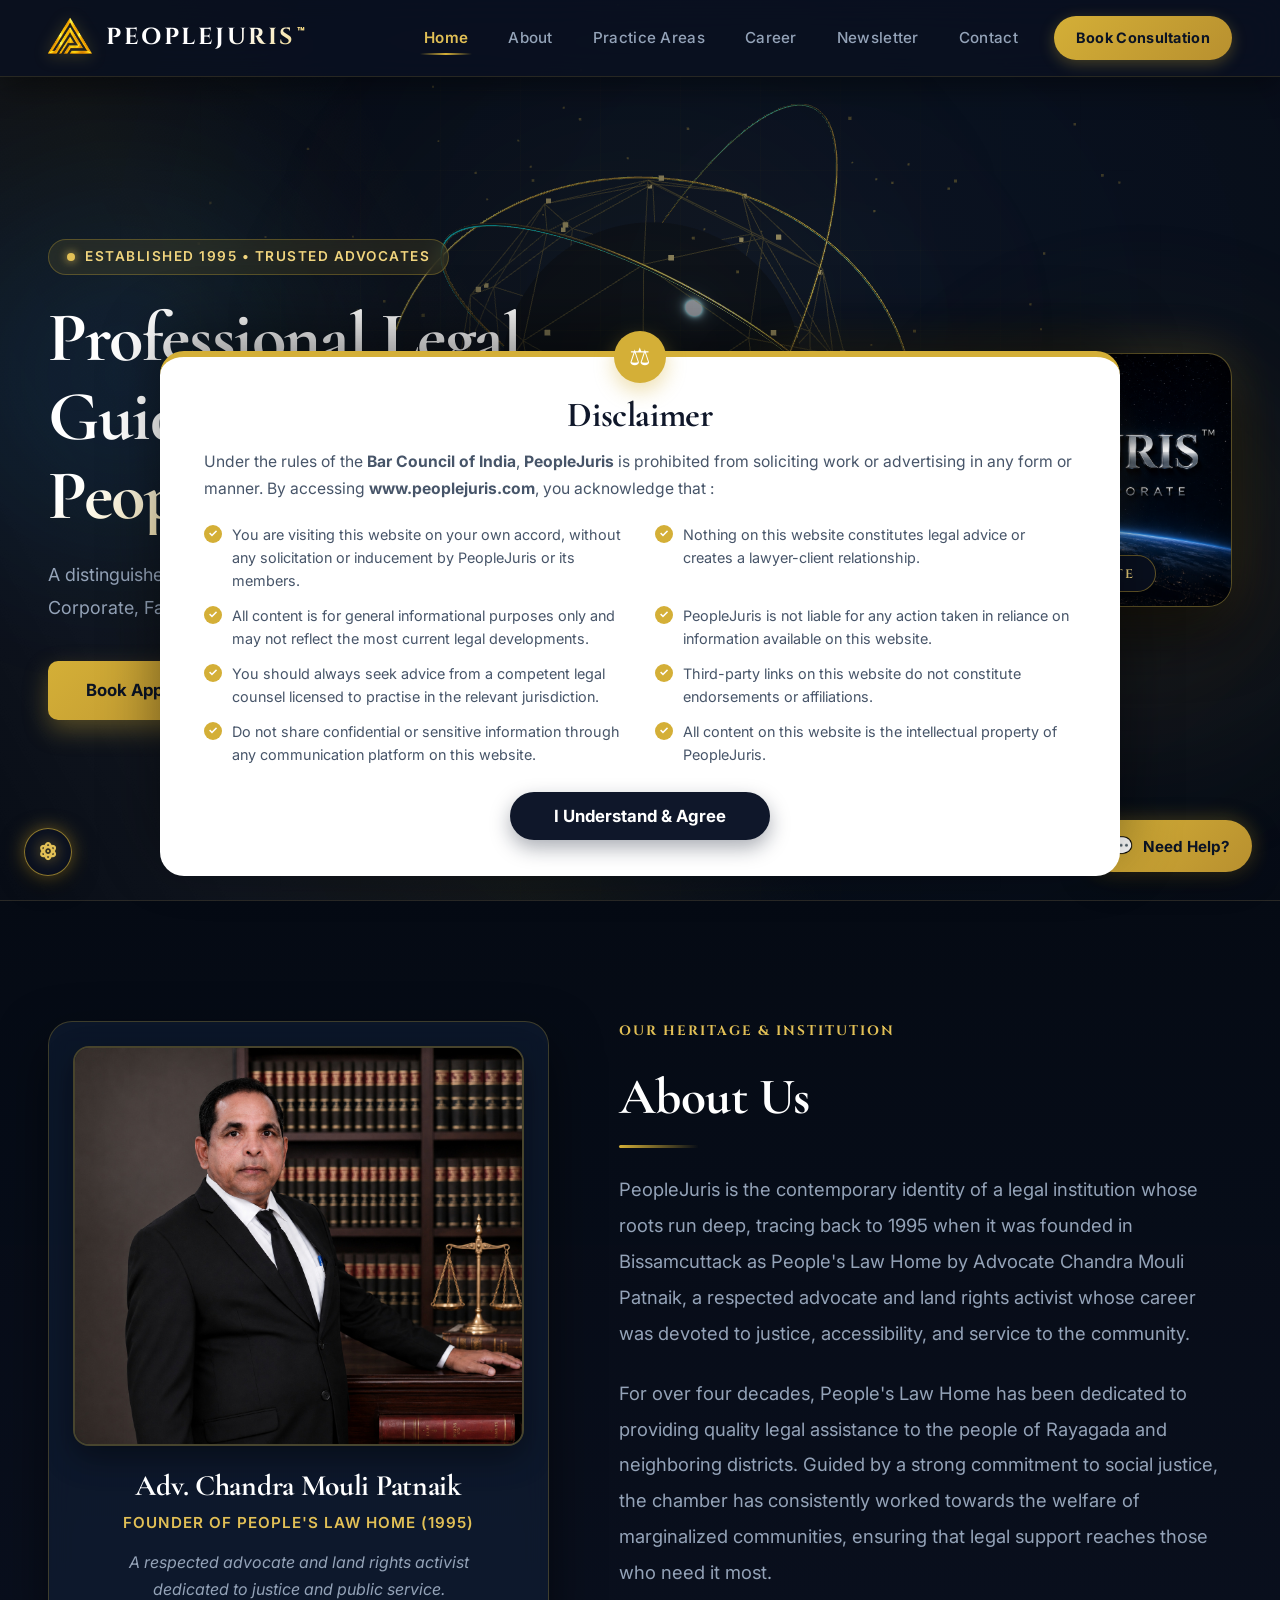
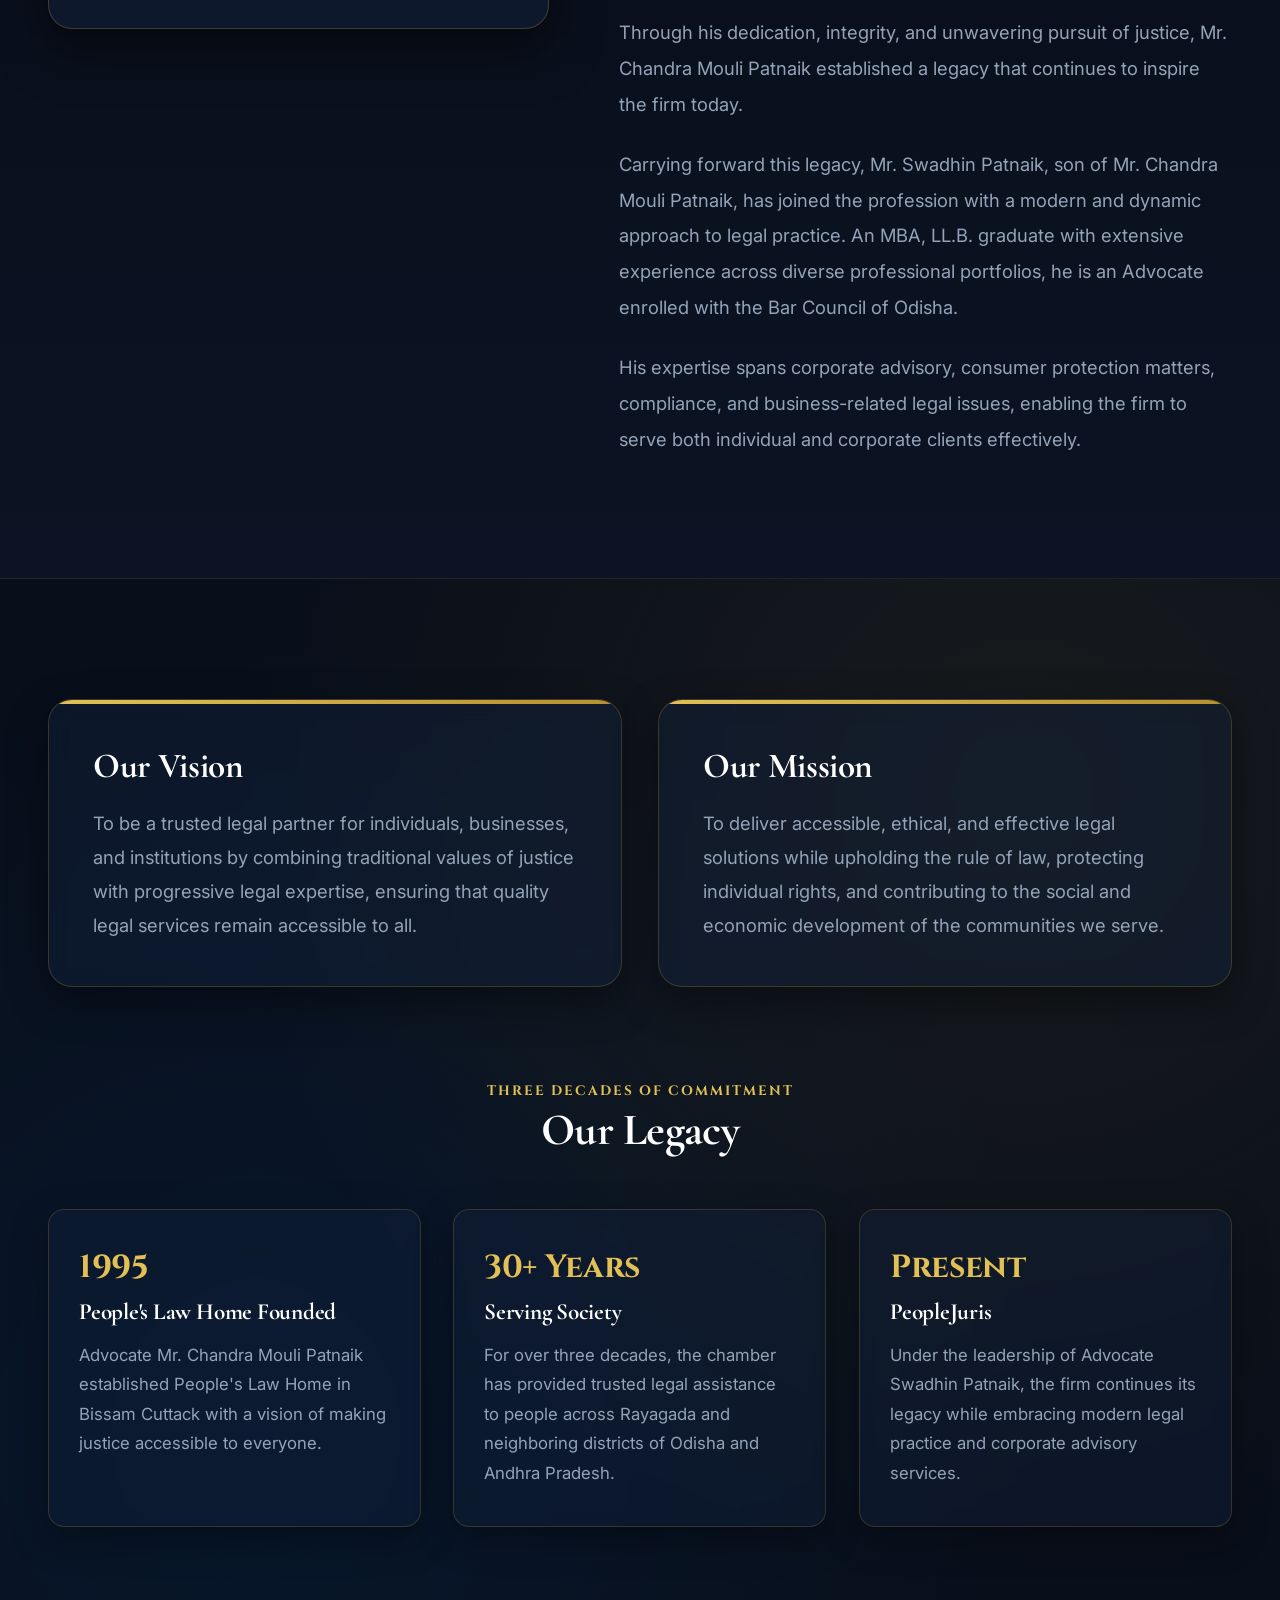
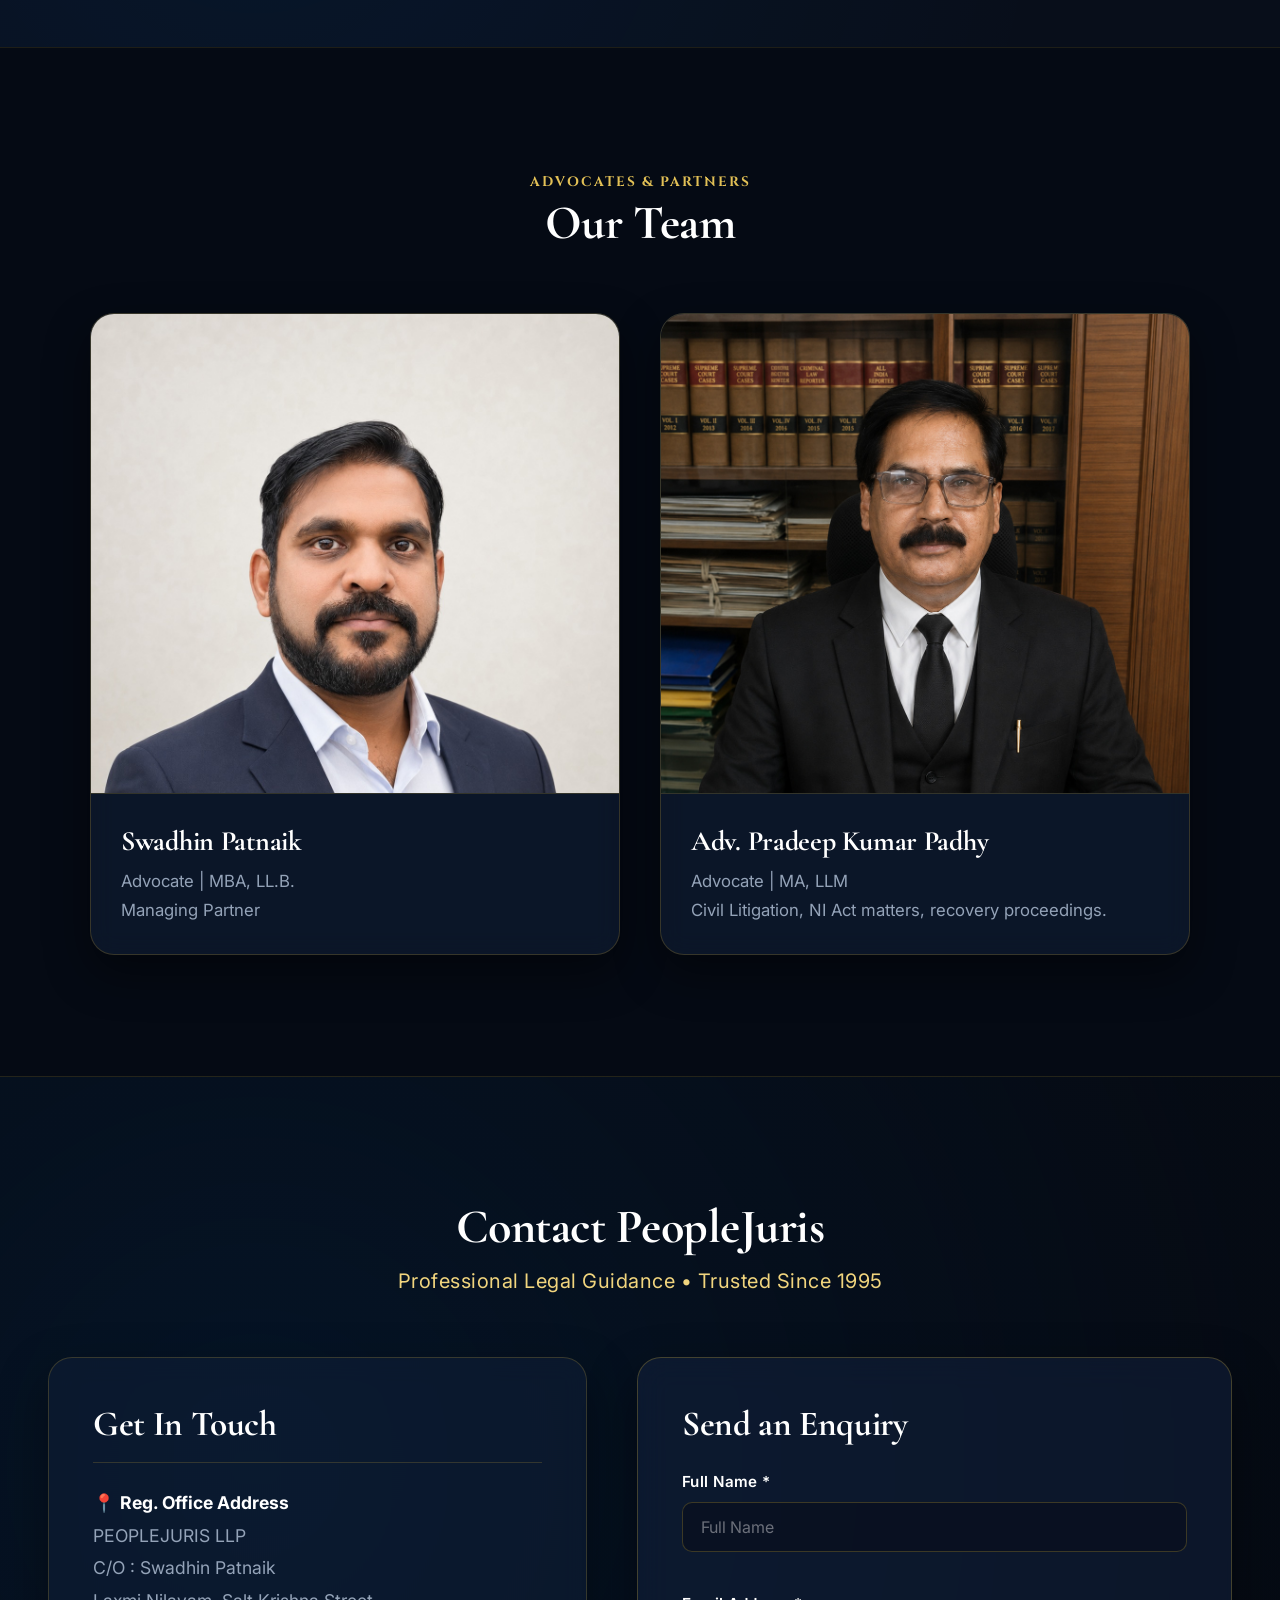
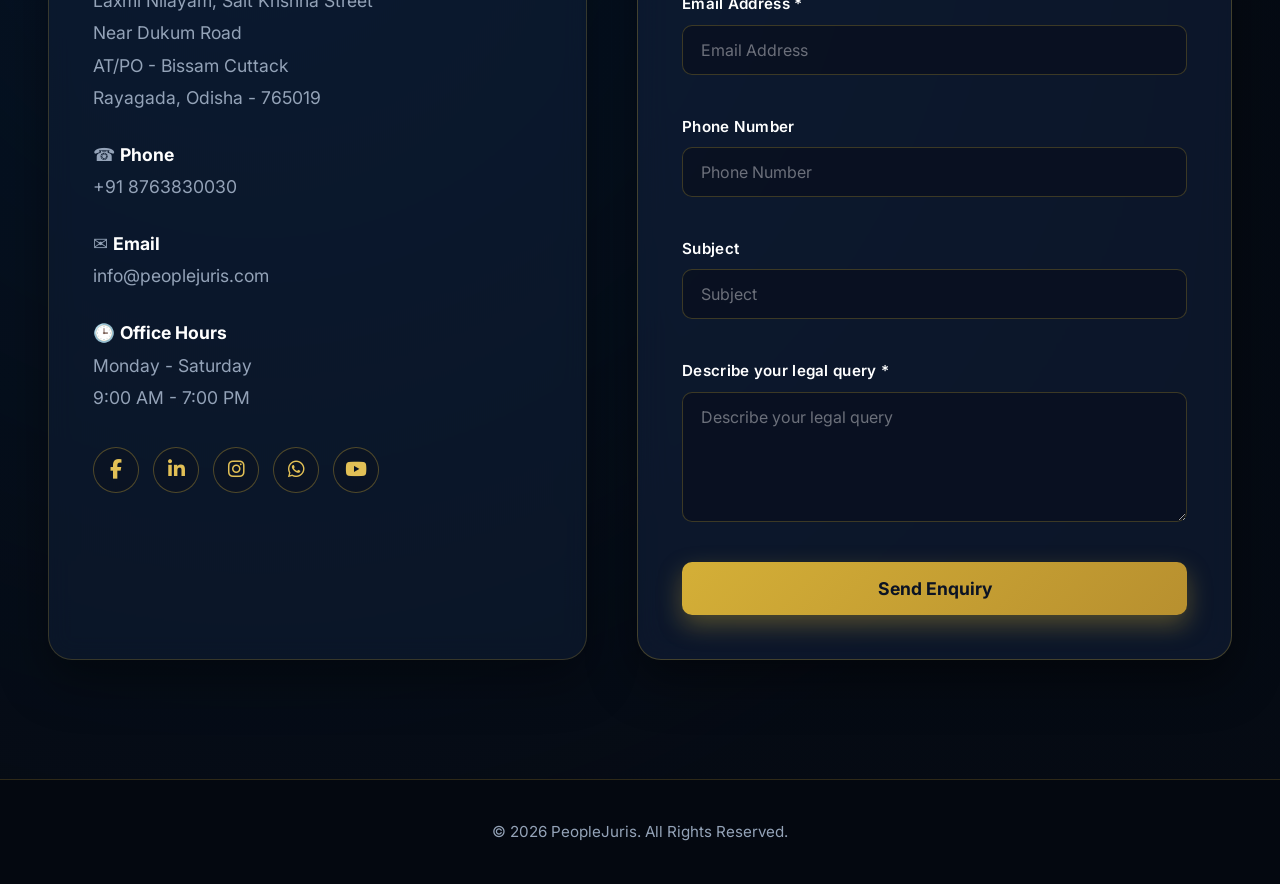
==== commit 813e2f4d: "Update form action URL for enquiry submission" ====
--- a/index.html
+++ b/index.html
@@ -303,7 +303,7 @@
                     <div class="contact-form">
                         <h3>Send an Enquiry</h3>
 
-                        <form action="https://formsubmit.co/info@peoplejuris.com" method="POST">
+                        <form action="https://submitkit.dev/api/f/cmvuvjob0001fspvgwd9786me" method="POST">
                             <input type="hidden" name="_subject" value="New Website Contact Enquiry - PeopleJuris">
                             <input type="hidden" name="_captcha" value="false">
 
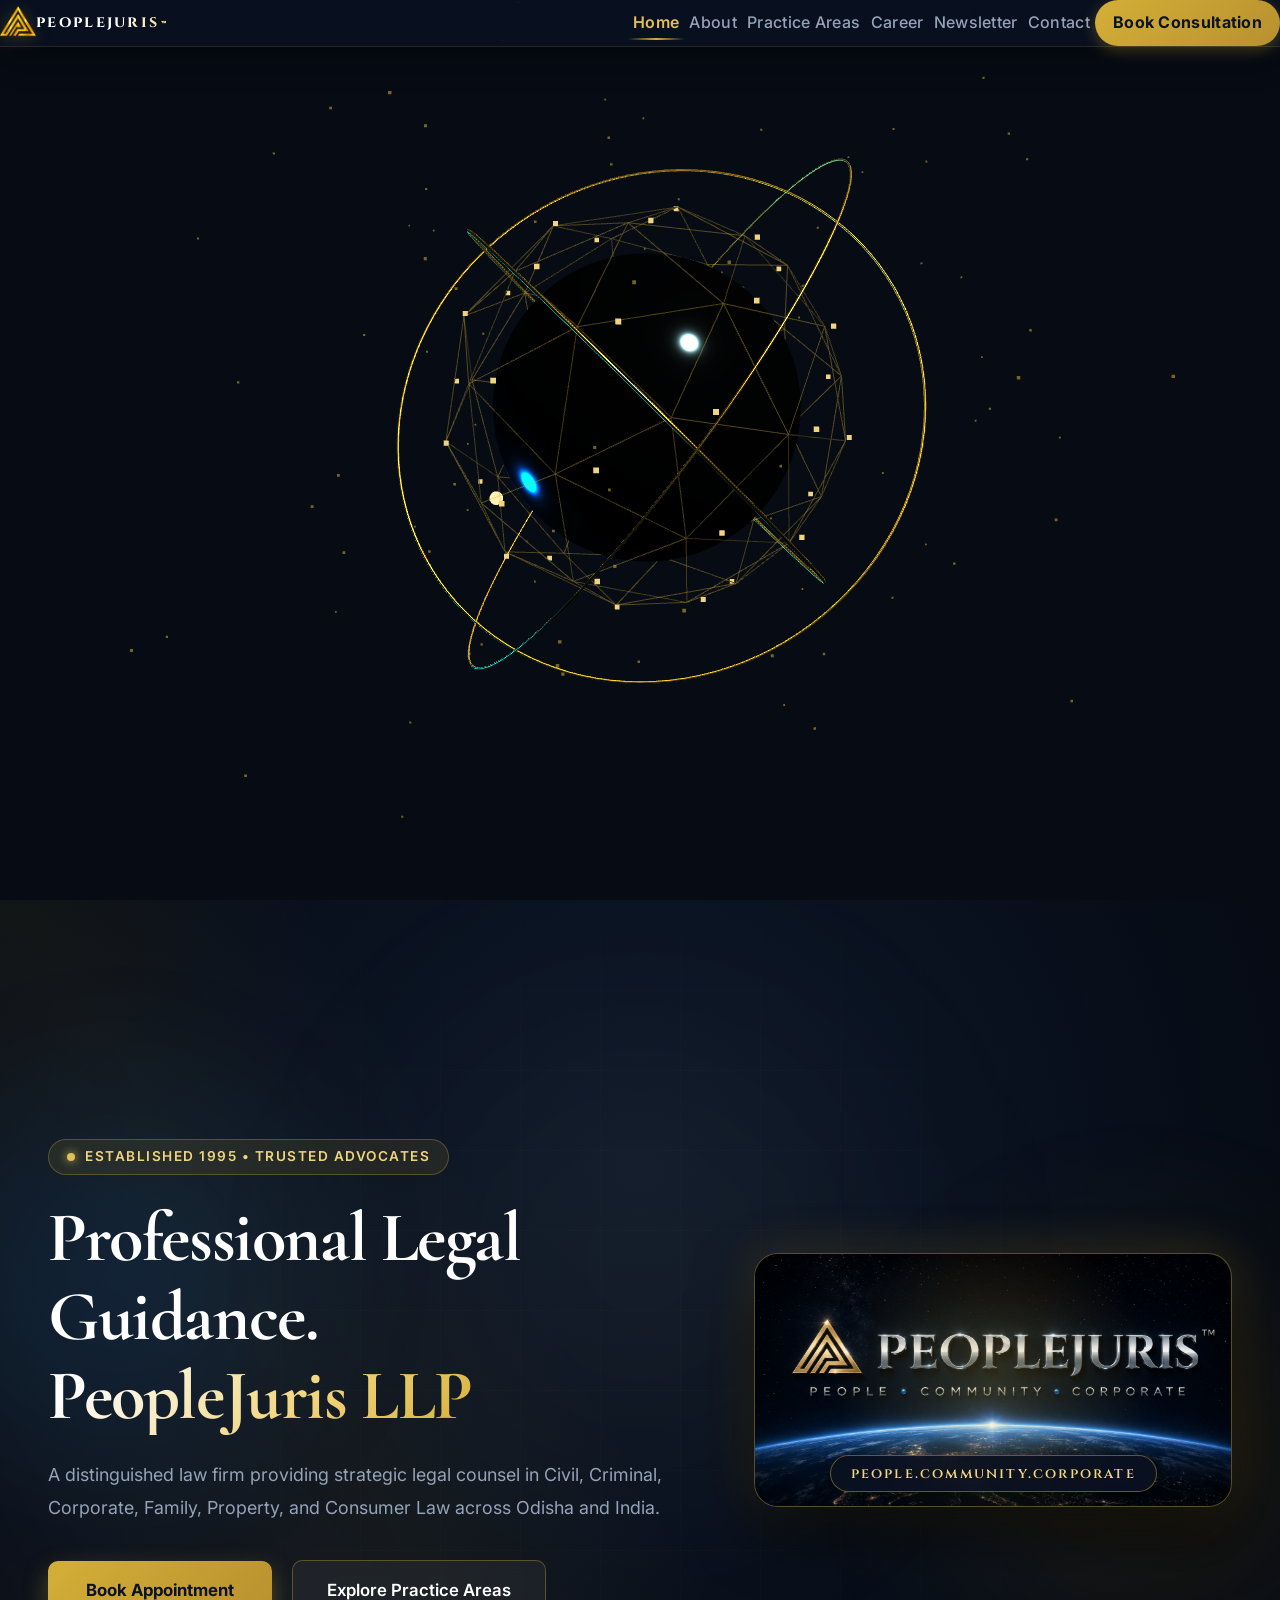
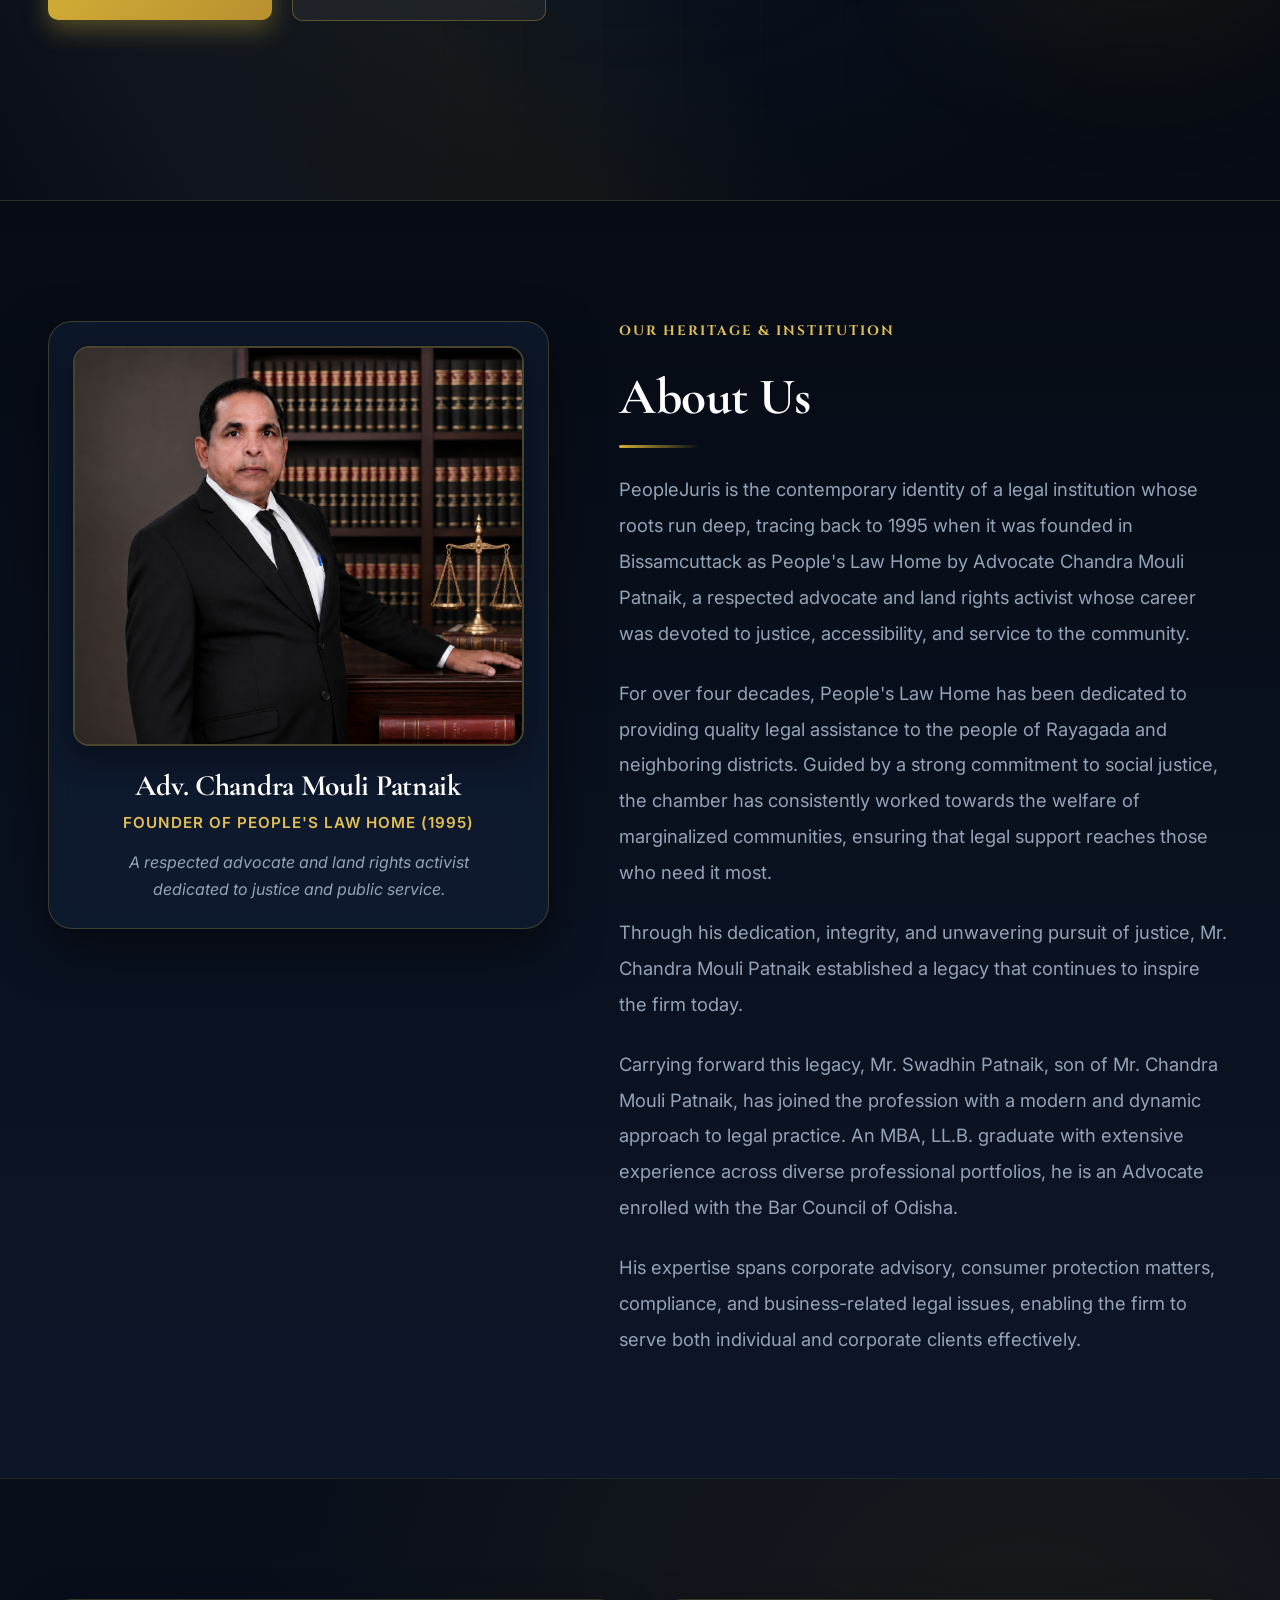
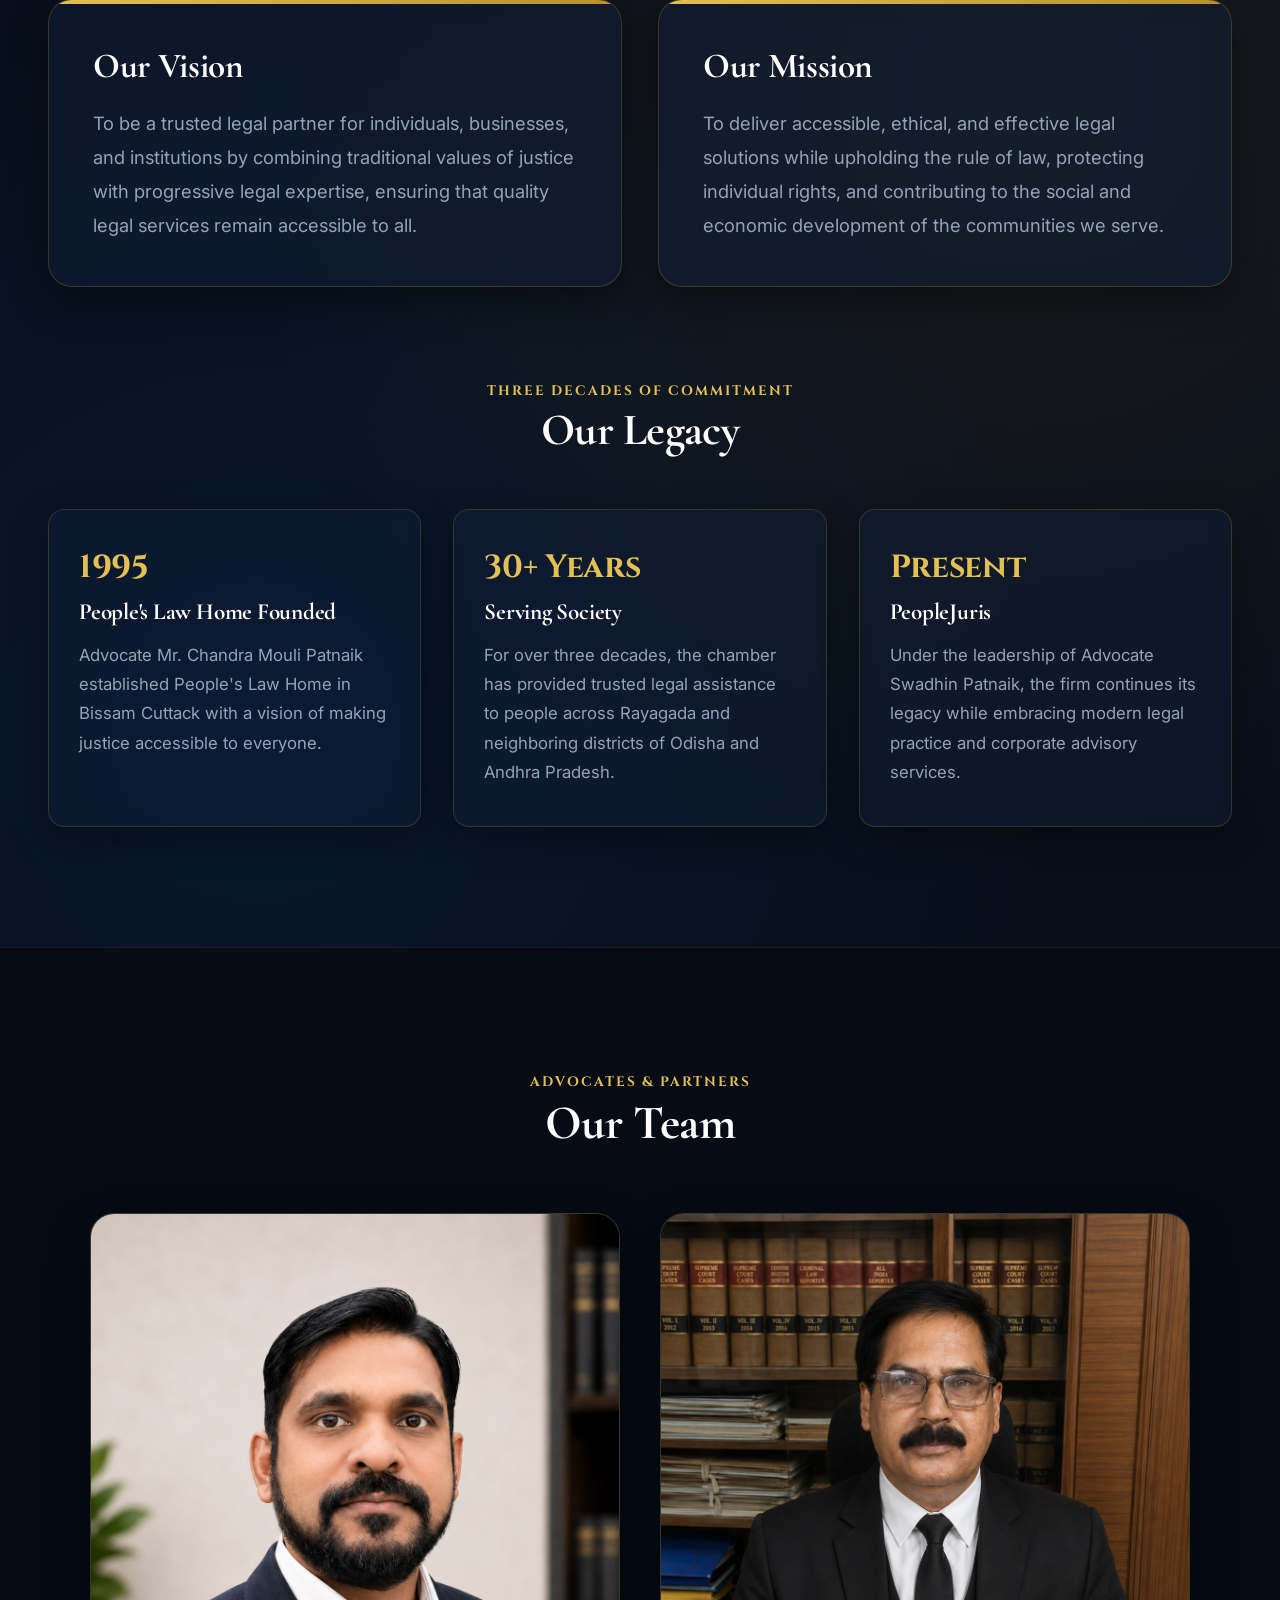
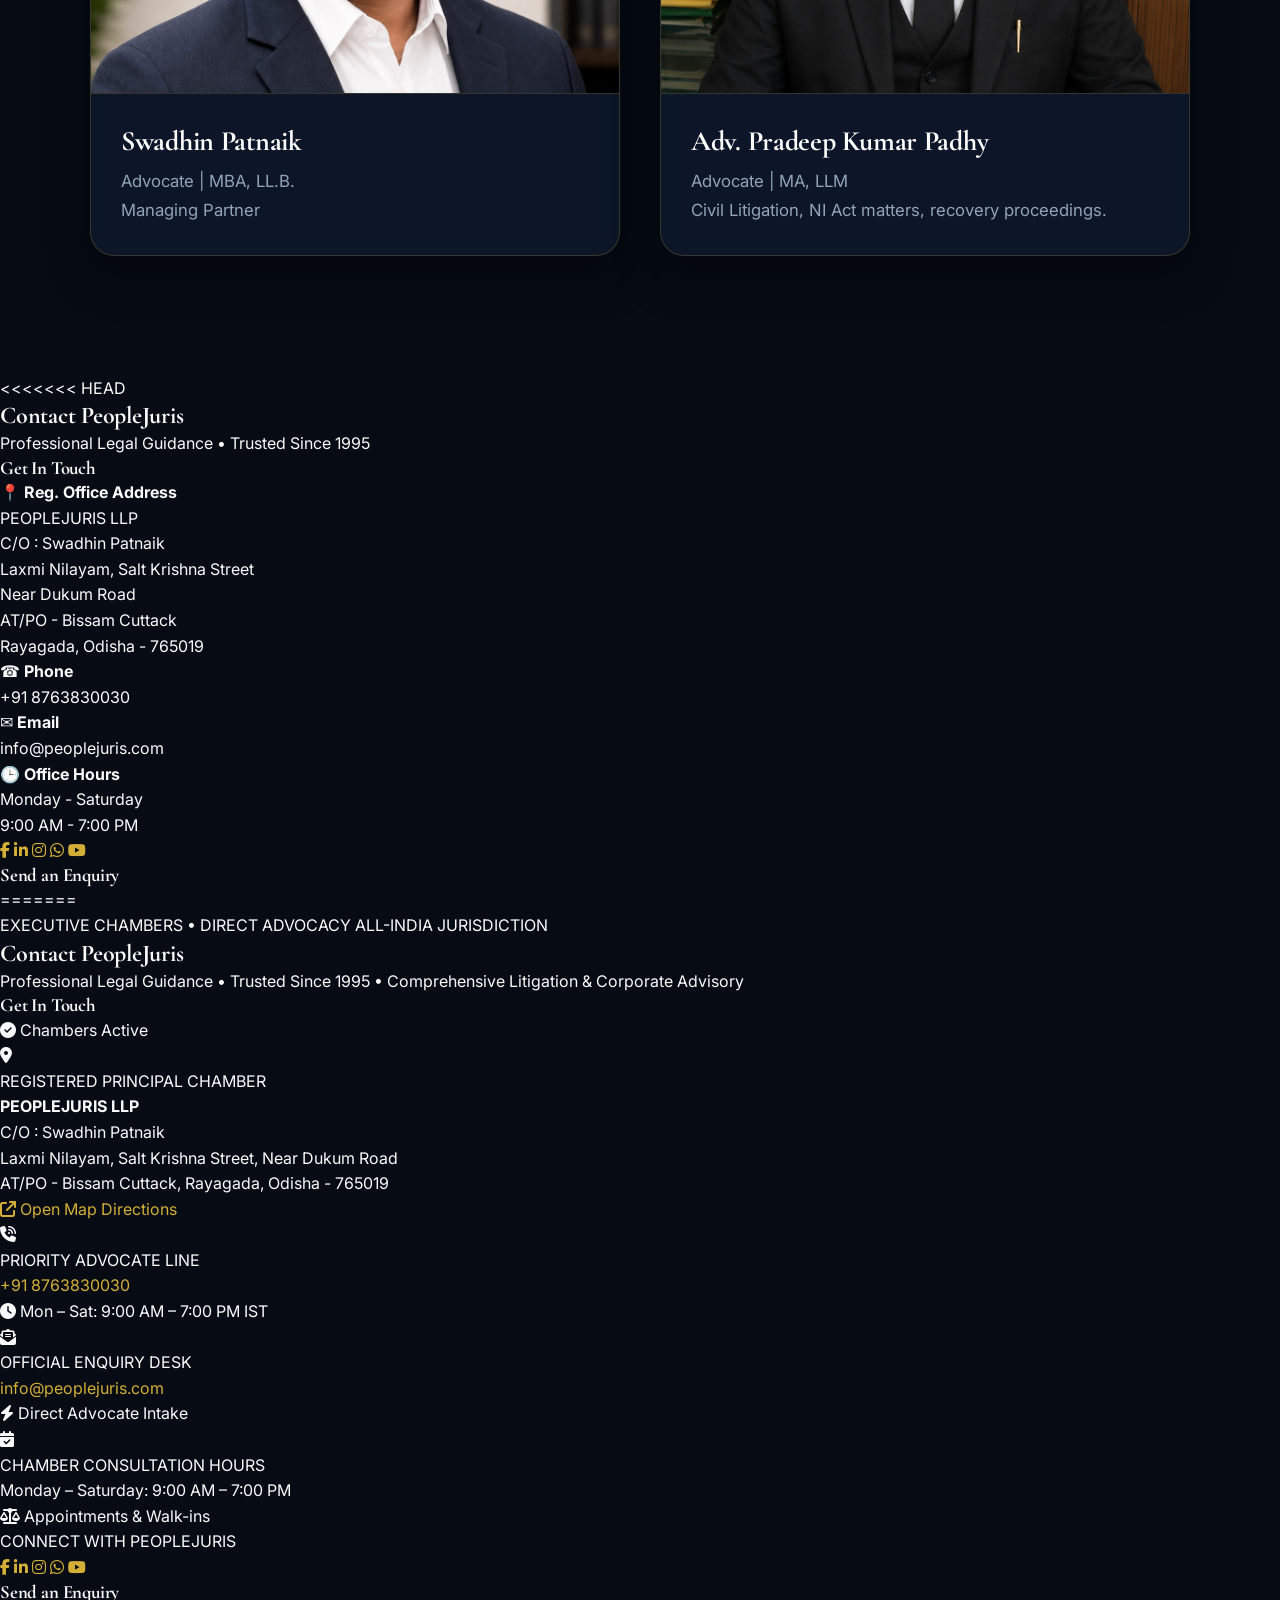
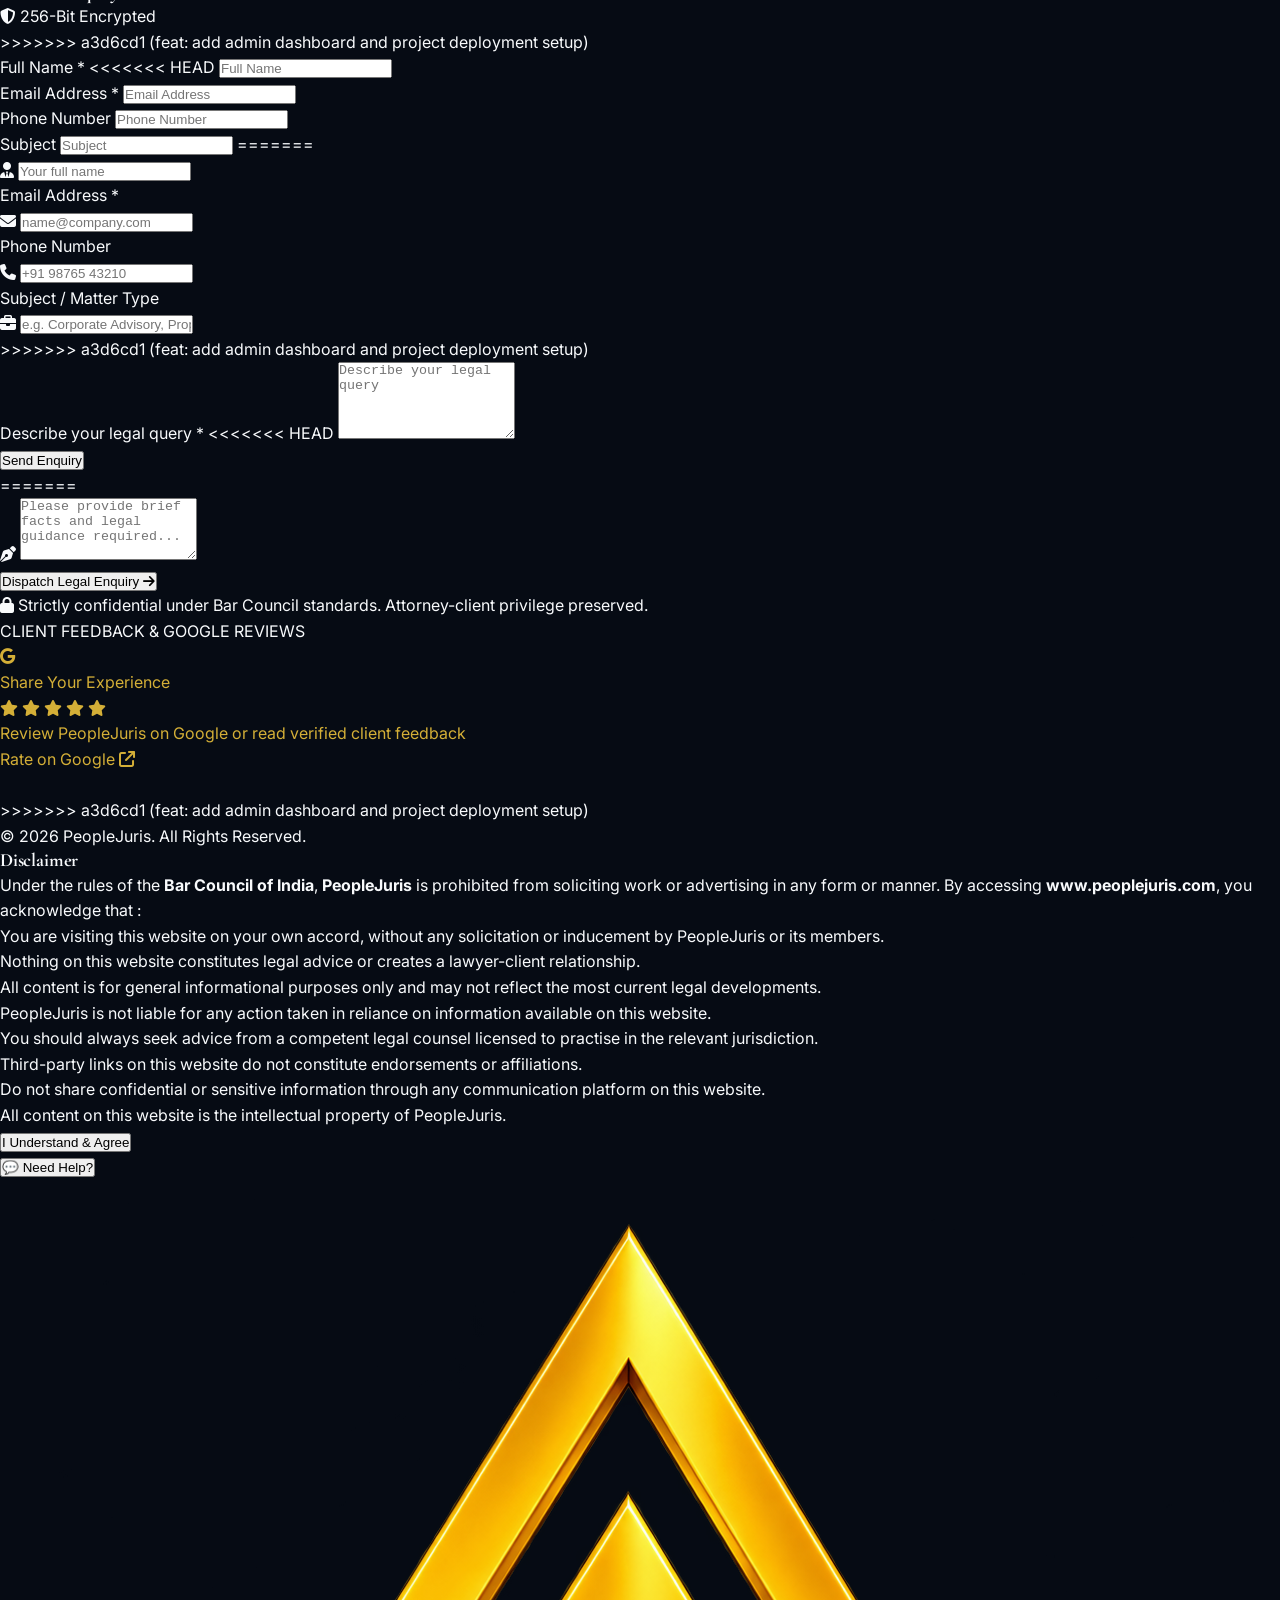
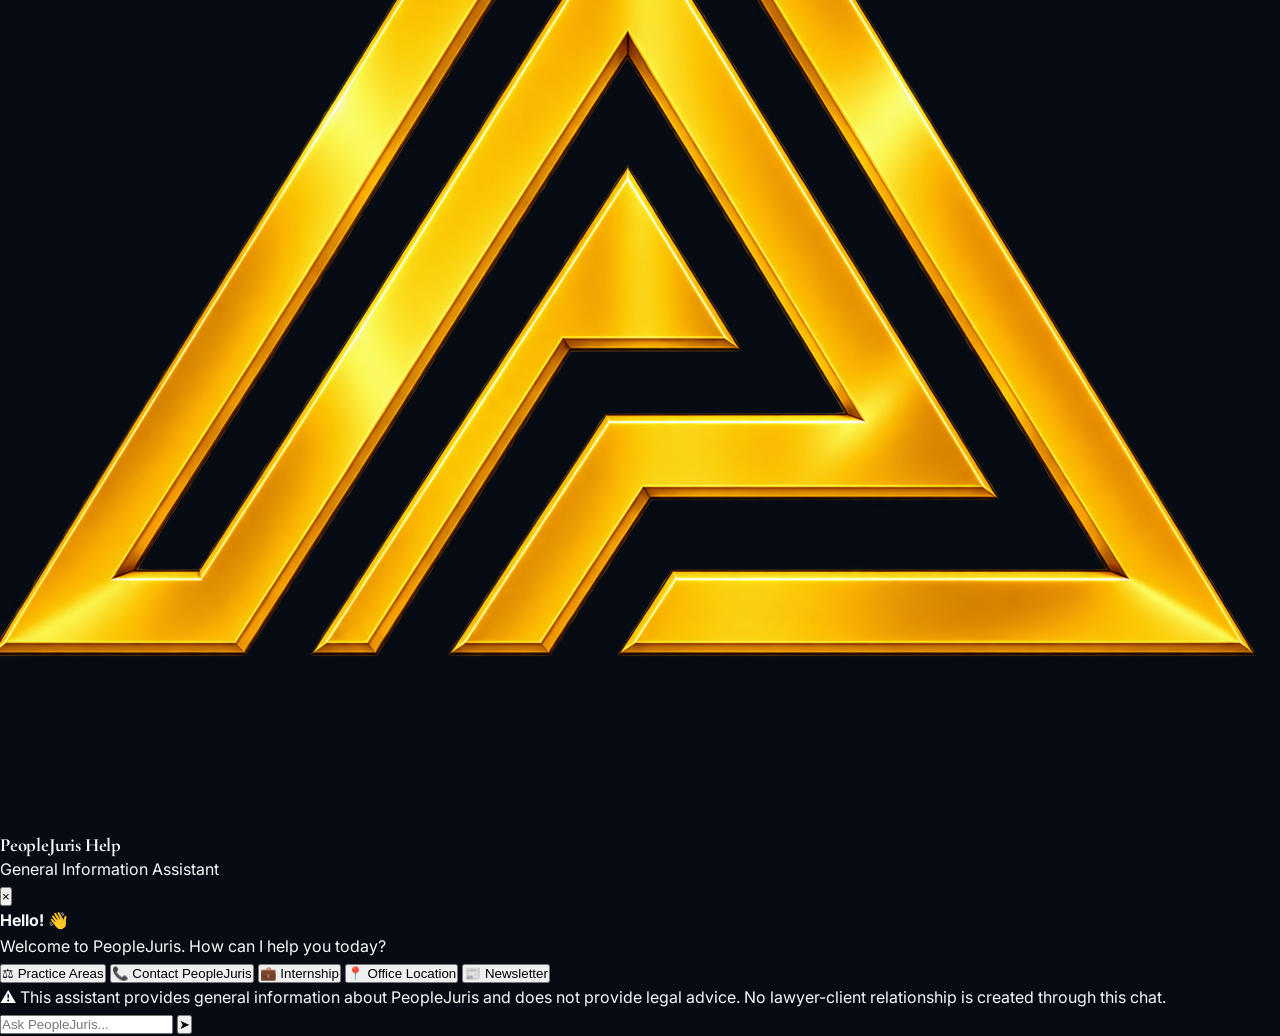
==== commit 67bfaceb: "feat(ui): enhance admin dashboard and deployment interface" ====
--- a/index.html
+++ b/index.html
@@ -243,6 +243,7 @@
             </div>
         </section>
 
+<<<<<<< HEAD
         <!-- Contact Section -->
         <section id="contact" class="contact">
             <div class="contact-inner">
@@ -302,6 +303,131 @@
                     <!-- Right Side Enquiry Form -->
                     <div class="contact-form">
                         <h3>Send an Enquiry</h3>
+=======
+        <!-- Modern Advanced-Tech Contact Section -->
+        <section id="contact" class="contact">
+            <!-- Background Ambient Glow Orbs -->
+            <div class="tech-glow-orb orb-gold" aria-hidden="true"></div>
+            <div class="tech-glow-orb orb-cyan" aria-hidden="true"></div>
+
+            <div class="contact-inner">
+                <div class="contact-header-wrap">
+                    <div class="contact-hud-tag">
+                        <span class="hud-led"></span>
+                        <span class="hud-text">EXECUTIVE CHAMBERS • DIRECT ADVOCACY</span>
+                        <span class="hud-code">ALL-INDIA JURISDICTION</span>
+                    </div>
+                    <h2>Contact PeopleJuris</h2>
+                    <p class="contact-title">Professional Legal Guidance • Trusted Since 1995 • Comprehensive Litigation & Corporate Advisory</p>
+                </div>
+
+                <div class="contact-wrapper">
+                    <!-- Left Side: Executive Chamber & Channels -->
+                    <div class="contact-info">
+                        <div class="card-header-bar">
+                            <h3>Get In Touch</h3>
+                            <span class="chamber-status-badge"><i class="fas fa-circle-check"></i> Chambers Active</span>
+                        </div>
+
+                        <div class="contact-channels">
+                            <!-- Channel 1: Principal Chamber Address -->
+                            <div class="channel-card">
+                                <div class="channel-icon">
+                                    <i class="fas fa-location-dot"></i>
+                                </div>
+                                <div class="channel-body">
+                                    <div class="channel-label">REGISTERED PRINCIPAL CHAMBER</div>
+                                    <div class="channel-value">
+                                        <strong>PEOPLEJURIS LLP</strong><br>
+                                        C/O : Swadhin Patnaik<br>
+                                        Laxmi Nilayam, Salt Krishna Street, Near Dukum Road<br>
+                                        AT/PO - Bissam Cuttack, Rayagada, Odisha - 765019
+                                    </div>
+                                    <a href="https://maps.google.com/?q=PeopleJuris+LLP+Bissam+Cuttack+Rayagada" target="_blank" rel="noopener noreferrer" class="channel-action-link">
+                                        <i class="fas fa-arrow-up-right-from-square"></i> Open Map Directions
+                                    </a>
+                                </div>
+                            </div>
+
+                            <!-- Channel 2: Telephone Line -->
+                            <div class="channel-card">
+                                <div class="channel-icon">
+                                    <i class="fas fa-phone-volume"></i>
+                                </div>
+                                <div class="channel-body">
+                                    <div class="channel-label">PRIORITY ADVOCATE LINE</div>
+                                    <div class="channel-value">
+                                        <a href="tel:+918763830030">+91 8763830030</a>
+                                    </div>
+                                    <div class="channel-meta-pill">
+                                        <i class="fas fa-clock"></i> Mon – Sat: 9:00 AM – 7:00 PM IST
+                                    </div>
+                                </div>
+                            </div>
+
+                            <!-- Channel 3: Email Desk -->
+                            <div class="channel-card">
+                                <div class="channel-icon">
+                                    <i class="fas fa-envelope-open-text"></i>
+                                </div>
+                                <div class="channel-body">
+                                    <div class="channel-label">OFFICIAL ENQUIRY DESK</div>
+                                    <div class="channel-value">
+                                        <a href="mailto:info@peoplejuris.com">info@peoplejuris.com</a>
+                                    </div>
+                                    <div class="channel-meta-pill">
+                                        <i class="fas fa-bolt"></i> Direct Advocate Intake
+                                    </div>
+                                </div>
+                            </div>
+
+                            <!-- Channel 4: Chamber Hours -->
+                            <div class="channel-card">
+                                <div class="channel-icon">
+                                    <i class="fas fa-calendar-check"></i>
+                                </div>
+                                <div class="channel-body">
+                                    <div class="channel-label">CHAMBER CONSULTATION HOURS</div>
+                                    <div class="channel-value">
+                                        Monday – Saturday: 9:00 AM – 7:00 PM
+                                    </div>
+                                    <div class="channel-meta-pill">
+                                        <i class="fas fa-scale-balanced"></i> Appointments & Walk-ins
+                                    </div>
+                                </div>
+                            </div>
+                        </div>
+
+                        <!-- Social Channels -->
+                        <div class="contact-social-section">
+                            <div class="social-bar-label">CONNECT WITH PEOPLEJURIS</div>
+                            <div class="social-icons">
+                                <a href="https://www.facebook.com/people/PeopleJuris-LLP/61592838040114/" target="_blank" rel="noopener noreferrer" class="social-3d-btn social-fb" aria-label="Facebook">
+                                    <i class="fab fa-facebook-f"></i>
+                                </a>
+                                <a href="https://www.linkedin.com/company/peoplejuris" target="_blank" rel="noopener noreferrer" class="social-3d-btn social-li" aria-label="LinkedIn">
+                                    <i class="fab fa-linkedin-in"></i>
+                                </a>
+                                <a href="https://instagram.com/yourpage" target="_blank" rel="noopener noreferrer" class="social-3d-btn social-ig" aria-label="Instagram">
+                                    <i class="fab fa-instagram"></i>
+                                </a>
+                                <a href="https://wa.me/918763830030" target="_blank" rel="noopener noreferrer" class="social-3d-btn social-wa" aria-label="WhatsApp">
+                                    <i class="fab fa-whatsapp"></i>
+                                </a>
+                                <a href="https://youtube.com/@yourchannel" target="_blank" rel="noopener noreferrer" class="social-3d-btn social-yt" aria-label="YouTube">
+                                    <i class="fab fa-youtube"></i>
+                                </a>
+                            </div>
+                        </div>
+                    </div>
+
+                    <!-- Right Side: Encrypted Client Intake Form -->
+                    <div class="contact-form">
+                        <div class="card-header-bar">
+                            <h3>Send an Enquiry</h3>
+                            <span class="chamber-status-badge"><i class="fas fa-shield-halved"></i> 256-Bit Encrypted</span>
+                        </div>
+>>>>>>> a3d6cd1 (feat: add admin dashboard and project deployment setup)
 
                         <form action="https://submitkit.dev/api/f/cmvuvjob0001fspvgwd9786me" method="POST">
                             <input type="hidden" name="_subject" value="New Website Contact Enquiry - PeopleJuris">
@@ -309,6 +435,7 @@
 
                             <div class="form-group">
                                 <label for="contactName">Full Name *</label>
+<<<<<<< HEAD
                                 <input type="text" id="contactName" name="Name" placeholder="Full Name" required>
                             </div>
 
@@ -325,15 +452,104 @@
                             <div class="form-group">
                                 <label for="contactSubject">Subject</label>
                                 <input type="text" id="contactSubject" name="Subject" placeholder="Subject">
+=======
+                                <div class="form-input-shell">
+                                    <i class="fas fa-user-tie shell-icon"></i>
+                                    <input type="text" id="contactName" name="Name" placeholder="Your full name" required autocomplete="name">
+                                </div>
+                            </div>
+
+                            <div class="form-grid-duo">
+                                <div class="form-group">
+                                    <label for="contactEmail">Email Address *</label>
+                                    <div class="form-input-shell">
+                                        <i class="fas fa-envelope shell-icon"></i>
+                                        <input type="email" id="contactEmail" name="Email" placeholder="name@company.com" required autocomplete="email">
+                                    </div>
+                                </div>
+
+                                <div class="form-group">
+                                    <label for="contactPhone">Phone Number</label>
+                                    <div class="form-input-shell">
+                                        <i class="fas fa-phone shell-icon"></i>
+                                        <input type="tel" id="contactPhone" name="Phone" placeholder="+91 98765 43210" autocomplete="tel">
+                                    </div>
+                                </div>
+                            </div>
+
+                            <div class="form-group">
+                                <label for="contactSubject">Subject / Matter Type</label>
+                                <div class="form-input-shell">
+                                    <i class="fas fa-briefcase shell-icon"></i>
+                                    <input type="text" id="contactSubject" name="Subject" placeholder="e.g. Corporate Advisory, Property Dispute, Civil Litigation">
+                                </div>
+>>>>>>> a3d6cd1 (feat: add admin dashboard and project deployment setup)
                             </div>
 
                             <div class="form-group">
                                 <label for="contactMessage">Describe your legal query *</label>
+<<<<<<< HEAD
                                 <textarea id="contactMessage" rows="5" name="Message" placeholder="Describe your legal query" required></textarea>
                             </div>
 
                             <button type="submit">Send Enquiry</button>
                         </form>
+=======
+                                <div class="form-input-shell textarea-shell">
+                                    <i class="fas fa-pen-nib shell-icon"></i>
+                                    <textarea id="contactMessage" rows="4" name="Message" placeholder="Please provide brief facts and legal guidance required..." required></textarea>
+                                </div>
+                            </div>
+
+                            <button type="submit" class="contact-submit-btn">
+                                <span class="btn-shimmer"></span>
+                                <span class="btn-content">
+                                    <span>Dispatch Legal Enquiry</span>
+                                    <i class="fas fa-arrow-right"></i>
+                                </span>
+                            </button>
+
+                            <p class="contact-form-disclaimer">
+                                <i class="fas fa-lock"></i> Strictly confidential under Bar Council standards. Attorney-client privilege preserved.
+                            </p>
+                        </form>
+
+                        <!-- Interactive Google Review & Client Feedback Station -->
+                        <div class="feedback-station">
+                            <div class="feedback-divider">
+                                <span>CLIENT FEEDBACK & GOOGLE REVIEWS</span>
+                            </div>
+
+                            <a href="https://www.google.com/search?q=peoplejuris&amp;rlz=1C1VDKB_enIN1110IN1110&amp;oq=pe&amp;gs_lcrp=EgZjaHJvbWUqCAgAEEUYJxg7MggIABBFGCcYOzIGCAEQRRg5MgoIAhAAGLEDGIAEMgoIAxAAGLEDGIAEMgcIBBAAGIAEMgYIBRBFGDwyBggGEEUYPTIGCAcQRRg90gEIMTUwNGowajeoAgiwAgE&amp;sourceid=chrome&amp;source=chrome.ob&amp;ie=UTF-8#lrd=0x3a24ab2ebac8755d:0x756edcd3cd82cfd,1,,,," 
+                               target="_blank" 
+                               rel="noopener noreferrer" 
+                               class="feedback-interactive-card"
+                               aria-label="Leave feedback for PeopleJuris on Google Reviews">
+                                <div class="feedback-card-left">
+                                    <div class="google-badge-icon">
+                                        <i class="fab fa-google"></i>
+                                    </div>
+                                    <div class="feedback-text-wrap">
+                                        <div class="feedback-headline">
+                                            <span>Share Your Experience</span>
+                                            <div class="feedback-stars">
+                                                <i class="fas fa-star"></i>
+                                                <i class="fas fa-star"></i>
+                                                <i class="fas fa-star"></i>
+                                                <i class="fas fa-star"></i>
+                                                <i class="fas fa-star"></i>
+                                            </div>
+                                        </div>
+                                        <p class="feedback-subtext">Review PeopleJuris on Google or read verified client feedback</p>
+                                    </div>
+                                </div>
+                                <div class="feedback-action-pill">
+                                    <span>Rate on Google</span>
+                                    <i class="fas fa-arrow-up-right-from-square"></i>
+                                </div>
+                            </a>
+                        </div>
+>>>>>>> a3d6cd1 (feat: add admin dashboard and project deployment setup)
                     </div>
                 </div>
             </div>
--- a/css/style.css
+++ b/css/style.css
@@ -170,17 +170,29 @@
   backdrop-filter: var(--pj-glass-blur);
   -webkit-backdrop-filter: var(--pj-glass-blur);
   border-bottom: 1px solid rgba(212, 175, 55, 0.15);
+<<<<<<< HEAD
   padding: 16px 48px;
   display: flex;
   justify-content: space-between;
   align-items: center;
+=======
+  padding: 14px clamp(18px, 3.2vw, 48px);
+  display: flex;
+  justify-content: space-between;
+  align-items: center;
+  gap: clamp(12px, 1.8vw, 28px);
+>>>>>>> a3d6cd1 (feat: add admin dashboard and project deployment setup)
   transition: transform var(--pj-transition-normal), background var(--pj-transition-normal), box-shadow var(--pj-transition-normal);
   box-shadow: 0 10px 30px rgba(0, 0, 0, 0.4);
 }
 
 nav.nav-scrolled {
   background: rgba(8, 14, 26, 0.96);
+<<<<<<< HEAD
   padding: 12px 48px;
+=======
+  padding: 10px clamp(18px, 3.2vw, 48px);
+>>>>>>> a3d6cd1 (feat: add admin dashboard and project deployment setup)
   box-shadow: 0 12px 35px rgba(0, 0, 0, 0.6);
   border-bottom-color: rgba(212, 175, 55, 0.25);
 }
@@ -192,6 +204,7 @@
 .logo {
   display: flex;
   align-items: center;
+<<<<<<< HEAD
   gap: 14px;
   text-decoration: none;
   z-index: 1001;
@@ -203,6 +216,23 @@
   object-fit: contain;
   filter: drop-shadow(0 2px 8px rgba(212, 175, 55, 0.35));
   transition: transform var(--pj-transition-fast);
+=======
+  gap: clamp(10px, 1.2vw, 14px);
+  text-decoration: none;
+  z-index: 1001;
+  flex-shrink: 0;
+  white-space: nowrap;
+  min-width: max-content;
+}
+
+.logo img {
+  width: clamp(36px, 2.8vw, 44px);
+  height: clamp(36px, 2.8vw, 44px);
+  object-fit: contain;
+  filter: drop-shadow(0 2px 8px rgba(212, 175, 55, 0.35));
+  transition: transform var(--pj-transition-fast);
+  flex-shrink: 0;
+>>>>>>> a3d6cd1 (feat: add admin dashboard and project deployment setup)
 }
 
 .logo:hover img {
@@ -211,14 +241,26 @@
 
 .logo span {
   font-family: var(--pj-font-brand);
+<<<<<<< HEAD
   font-size: 1.45rem;
   font-weight: 700;
   letter-spacing: 2.5px;
+=======
+  font-size: clamp(1.15rem, 1.45vw, 1.45rem);
+  font-weight: 700;
+  letter-spacing: clamp(1.4px, 0.18vw, 2.5px);
+>>>>>>> a3d6cd1 (feat: add admin dashboard and project deployment setup)
   text-transform: uppercase;
   color: #ffffff;
   background: linear-gradient(135deg, #ffffff 60%, var(--pj-gold-300));
   -webkit-background-clip: text;
   -webkit-text-fill-color: transparent;
+<<<<<<< HEAD
+=======
+  white-space: nowrap;
+  display: inline-flex;
+  align-items: baseline;
+>>>>>>> a3d6cd1 (feat: add admin dashboard and project deployment setup)
 }
 
 .logo .tm-mark {
@@ -233,23 +275,47 @@
   -webkit-text-fill-color: var(--pj-gold-300);
   letter-spacing: 0;
   display: inline-block;
+<<<<<<< HEAD
+=======
+  white-space: nowrap;
+>>>>>>> a3d6cd1 (feat: add admin dashboard and project deployment setup)
 }
 
 nav ul {
   display: flex;
   align-items: center;
+<<<<<<< HEAD
   gap: 32px;
   list-style: none;
+=======
+  gap: clamp(10px, 1.5vw, 32px);
+  list-style: none;
+  flex-shrink: 1;
+}
+
+nav ul li {
+  flex-shrink: 0;
+>>>>>>> a3d6cd1 (feat: add admin dashboard and project deployment setup)
 }
 
 nav ul li a {
   font-family: var(--pj-font-body);
+<<<<<<< HEAD
   font-size: 0.95rem;
   font-weight: 500;
   color: var(--pj-text-secondary);
   position: relative;
   padding: 8px 4px;
   letter-spacing: 0.3px;
+=======
+  font-size: clamp(0.82rem, 0.95vw, 0.95rem);
+  font-weight: 500;
+  color: var(--pj-text-secondary);
+  position: relative;
+  padding: 8px clamp(3px, 0.4vw, 6px);
+  letter-spacing: 0.3px;
+  white-space: nowrap;
+>>>>>>> a3d6cd1 (feat: add admin dashboard and project deployment setup)
   transition: color var(--pj-transition-fast);
 }
 
@@ -287,12 +353,23 @@
   background: linear-gradient(135deg, var(--pj-gold-500), var(--pj-gold-600));
   color: #0b1324 !important;
   font-family: var(--pj-font-body);
+<<<<<<< HEAD
   font-size: 0.9rem !important;
   font-weight: 700 !important;
   padding: 10px 22px !important;
   border-radius: var(--pj-radius-pill);
   box-shadow: 0 4px 15px rgba(212, 175, 55, 0.3);
   transition: transform var(--pj-transition-fast), box-shadow var(--pj-transition-fast) !important;
+=======
+  font-size: clamp(0.8rem, 0.9vw, 0.9rem) !important;
+  font-weight: 700 !important;
+  padding: clamp(8px, 0.8vw, 10px) clamp(14px, 1.4vw, 22px) !important;
+  border-radius: var(--pj-radius-pill);
+  box-shadow: 0 4px 15px rgba(212, 175, 55, 0.3);
+  transition: transform var(--pj-transition-fast), box-shadow var(--pj-transition-fast) !important;
+  white-space: nowrap;
+  flex-shrink: 0;
+>>>>>>> a3d6cd1 (feat: add admin dashboard and project deployment setup)
 }
 
 .nav-cta::after {
@@ -1166,6 +1243,7 @@
   gap: 12px;
 }
 
+<<<<<<< HEAD
 /* Why Choose PeopleJuris Grid */
 .why {
   background: rgba(6, 11, 20, 0.9) !important;
@@ -1207,6 +1285,369 @@
 .why-grid > div:hover {
   transform: translateY(-4px);
   border-color: var(--pj-gold-400);
+=======
+/* ==========================================================================
+   WHY CHOOSE PEOPLEJURIS — MODERN INTERACTIVE INSTITUTIONAL SHOWCASE
+   ========================================================================== */
+.why {
+  position: relative;
+  background: radial-gradient(circle at 50% 0%, rgba(17, 28, 51, 0.7) 0%, rgba(6, 11, 20, 0.96) 75%) !important;
+  padding: 100px 32px 110px;
+  border-top: 1px solid rgba(212, 175, 55, 0.16);
+  border-bottom: 1px solid rgba(212, 175, 55, 0.12);
+  overflow: hidden;
+  z-index: 10;
+}
+
+.why-inner {
+  max-width: 1240px;
+  margin: 0 auto;
+  position: relative;
+  z-index: 2;
+}
+
+.why-header-wrap {
+  text-align: center;
+  max-width: 820px;
+  margin: 0 auto 55px;
+}
+
+.why-header-wrap h2 {
+  font-family: var(--pj-font-brand);
+  font-size: clamp(2.2rem, 3.4vw, 3.1rem);
+  font-weight: 700;
+  color: #ffffff;
+  margin: 16px 0 14px;
+  letter-spacing: -0.5px;
+  text-shadow: 0 4px 18px rgba(0, 0, 0, 0.7);
+}
+
+.why-subtext {
+  font-family: var(--pj-font-body);
+  font-size: 1.02rem;
+  color: var(--pj-text-secondary);
+  line-height: 1.65;
+  margin: 0;
+}
+
+.why-grid {
+  display: grid;
+  grid-template-columns: repeat(4, 1fr);
+  gap: 22px;
+  margin-bottom: 45px;
+}
+
+/* Advantage Card */
+.why-card {
+  position: relative;
+  background: linear-gradient(145deg, rgba(16, 26, 46, 0.82) 0%, rgba(9, 15, 27, 0.92) 100%);
+  border: 1px solid rgba(212, 175, 55, 0.24);
+  border-radius: var(--pj-radius-xl);
+  padding: 26px 22px 22px;
+  display: flex;
+  flex-direction: column;
+  overflow: hidden;
+  box-shadow: 0 12px 32px rgba(0, 0, 0, 0.45), inset 0 1px 0 rgba(255, 255, 255, 0.08);
+  transition: transform 0.3s cubic-bezier(0.16, 1, 0.3, 1), 
+              border-color 0.3s ease, 
+              box-shadow 0.3s ease, 
+              background 0.3s ease;
+  cursor: default;
+}
+
+.why-card-laser {
+  position: absolute;
+  top: 0;
+  left: 0;
+  width: 45px;
+  height: 2px;
+  background: linear-gradient(90deg, var(--pj-gold-400), #38bdf8);
+  transition: width 0.4s cubic-bezier(0.16, 1, 0.3, 1), opacity 0.3s ease;
+  opacity: 0.85;
+}
+
+.why-card:hover {
+  transform: translateY(-6px);
+  border-color: #38bdf8;
+  background: linear-gradient(145deg, rgba(22, 36, 64, 0.92) 0%, rgba(12, 21, 38, 0.97) 100%);
+  box-shadow: 
+    0 18px 45px rgba(0, 0, 0, 0.6), 
+    0 0 25px rgba(56, 189, 248, 0.22),
+    inset 0 0 15px rgba(212, 175, 55, 0.08);
+}
+
+.why-card:hover .why-card-laser {
+  width: 100%;
+  opacity: 1;
+}
+
+.why-card-top {
+  display: flex;
+  justify-content: space-between;
+  align-items: center;
+  margin-bottom: 16px;
+}
+
+.why-card-metric {
+  display: inline-flex;
+  align-items: baseline;
+  gap: 5px;
+}
+
+.metric-num {
+  font-family: var(--pj-font-brand);
+  font-size: 1.65rem;
+  font-weight: 700;
+  color: #ffffff;
+  line-height: 1;
+  letter-spacing: -0.5px;
+}
+
+.metric-plus {
+  color: var(--pj-gold-300);
+  font-size: 1.15rem;
+  font-weight: 800;
+  margin-left: 1px;
+}
+
+.metric-unit {
+  font-family: var(--pj-font-body);
+  font-size: 0.68rem;
+  font-weight: 800;
+  color: var(--pj-text-muted);
+  letter-spacing: 1.2px;
+  text-transform: uppercase;
+}
+
+.why-card-icon {
+  width: 42px;
+  height: 42px;
+  border-radius: 12px;
+  display: flex;
+  align-items: center;
+  justify-content: center;
+  font-size: 1.05rem;
+  flex-shrink: 0;
+  box-shadow: 0 4px 14px rgba(0, 0, 0, 0.4), inset 0 1px 0 rgba(255, 255, 255, 0.12);
+  transition: transform 0.3s ease, box-shadow 0.3s ease;
+}
+
+.icon-gold {
+  background: rgba(212, 175, 55, 0.12);
+  border: 1px solid rgba(212, 175, 55, 0.35);
+  color: var(--pj-gold-400);
+}
+
+.icon-cyan {
+  background: rgba(56, 189, 248, 0.12);
+  border: 1px solid rgba(56, 189, 248, 0.35);
+  color: #38bdf8;
+}
+
+.icon-amber {
+  background: rgba(245, 158, 11, 0.12);
+  border: 1px solid rgba(245, 158, 11, 0.35);
+  color: #fbbf24;
+}
+
+.icon-emerald {
+  background: rgba(16, 185, 129, 0.12);
+  border: 1px solid rgba(16, 185, 129, 0.35);
+  color: #34d399;
+}
+
+.why-card:hover .why-card-icon {
+  transform: scale(1.08) rotate(4deg);
+  box-shadow: 0 0 16px rgba(56, 189, 248, 0.35);
+}
+
+.why-card h3 {
+  font-family: var(--pj-font-body);
+  font-size: 1.05rem;
+  font-weight: 700;
+  color: #ffffff;
+  margin: 0 0 8px 0;
+  line-height: 1.35;
+  letter-spacing: 0.2px;
+}
+
+.why-card p {
+  font-family: var(--pj-font-body);
+  font-size: 0.84rem;
+  color: var(--pj-text-secondary);
+  line-height: 1.55;
+  margin: 0 0 16px 0;
+  flex: 1;
+}
+
+.why-card-tags {
+  display: flex;
+  flex-wrap: wrap;
+  gap: 6px;
+  margin-bottom: 16px;
+}
+
+.adv-tag {
+  display: inline-flex;
+  align-items: center;
+  gap: 5px;
+  font-family: var(--pj-font-body);
+  font-size: 0.72rem;
+  font-weight: 600;
+  color: var(--pj-text-muted);
+  background: rgba(10, 18, 34, 0.85);
+  border: 1px solid rgba(212, 175, 55, 0.16);
+  padding: 4px 8px;
+  border-radius: var(--pj-radius-pill);
+}
+
+.adv-tag i {
+  color: var(--pj-gold-400);
+  font-size: 0.65rem;
+}
+
+.why-card-footer {
+  display: flex;
+  align-items: center;
+  justify-content: space-between;
+  padding-top: 12px;
+  border-top: 1px solid rgba(212, 175, 55, 0.14);
+}
+
+.why-status {
+  display: inline-flex;
+  align-items: center;
+  gap: 6px;
+  font-family: var(--pj-font-body);
+  font-size: 0.74rem;
+  font-weight: 600;
+  color: var(--pj-text-muted);
+  letter-spacing: 0.3px;
+}
+
+.why-arrow {
+  color: var(--pj-text-muted);
+  font-size: 0.8rem;
+  transition: transform var(--pj-transition-fast), color var(--pj-transition-fast);
+}
+
+.why-card:hover .why-arrow {
+  transform: translateX(4px);
+  color: #38bdf8;
+}
+
+/* Interactive Consultation Action Deck */
+.why-cta-banner {
+  display: flex;
+  align-items: center;
+  justify-content: space-between;
+  gap: 28px;
+  background: linear-gradient(135deg, rgba(20, 32, 57, 0.8) 0%, rgba(10, 16, 29, 0.92) 100%);
+  border: 1px solid rgba(212, 175, 55, 0.3);
+  border-radius: var(--pj-radius-xl);
+  padding: 28px 34px;
+  box-shadow: 0 14px 35px rgba(0, 0, 0, 0.5), inset 0 1px 0 rgba(255, 255, 255, 0.1);
+  position: relative;
+  overflow: hidden;
+}
+
+.why-cta-banner::before {
+  content: "";
+  position: absolute;
+  top: 0;
+  left: 0;
+  right: 0;
+  height: 1px;
+  background: linear-gradient(90deg, transparent, rgba(212, 175, 55, 0.45), rgba(56, 189, 248, 0.45), transparent);
+}
+
+.why-cta-content {
+  flex: 1;
+}
+
+.why-cta-badge {
+  display: inline-flex;
+  align-items: center;
+  gap: 7px;
+  background: rgba(10, 18, 34, 0.75);
+  border: 1px solid rgba(212, 175, 55, 0.25);
+  padding: 4px 10px;
+  border-radius: var(--pj-radius-pill);
+  font-family: var(--pj-font-body);
+  font-size: 0.68rem;
+  font-weight: 700;
+  letter-spacing: 1px;
+  color: var(--pj-gold-300);
+  margin-bottom: 10px;
+}
+
+.why-cta-badge i {
+  color: #38bdf8;
+  font-size: 0.72rem;
+}
+
+.why-cta-content h3 {
+  font-family: var(--pj-font-brand);
+  font-size: clamp(1.2rem, 1.8vw, 1.55rem);
+  color: #ffffff;
+  margin: 0 0 6px 0;
+  letter-spacing: -0.3px;
+}
+
+.why-cta-content p {
+  font-family: var(--pj-font-body);
+  font-size: 0.88rem;
+  color: var(--pj-text-secondary);
+  margin: 0;
+  line-height: 1.5;
+}
+
+.why-cta-actions {
+  display: flex;
+  align-items: center;
+  gap: 14px;
+  flex-shrink: 0;
+}
+
+.why-cta-btn {
+  display: inline-flex;
+  align-items: center;
+  gap: 9px;
+  padding: 12px 22px;
+  border-radius: var(--pj-radius-pill);
+  font-family: var(--pj-font-body);
+  font-size: 0.88rem;
+  font-weight: 700;
+  text-decoration: none;
+  transition: all var(--pj-transition-fast);
+  white-space: nowrap;
+}
+
+.btn-cta-primary {
+  background: linear-gradient(135deg, var(--pj-gold-400), var(--pj-gold-500));
+  color: var(--pj-navy-950);
+  box-shadow: 0 4px 16px rgba(212, 175, 55, 0.35);
+}
+
+.btn-cta-primary:hover {
+  transform: translateY(-2px);
+  box-shadow: 0 8px 24px rgba(212, 175, 55, 0.5);
+  filter: brightness(1.08);
+}
+
+.btn-cta-secondary {
+  background: rgba(10, 18, 34, 0.8);
+  border: 1px solid rgba(212, 175, 55, 0.32);
+  color: var(--pj-gold-300);
+}
+
+.btn-cta-secondary:hover {
+  transform: translateY(-2px);
+  background: rgba(19, 34, 61, 0.9);
+  border-color: #38bdf8;
+  color: #ffffff;
+  box-shadow: 0 0 16px rgba(56, 189, 248, 0.25);
+>>>>>>> a3d6cd1 (feat: add admin dashboard and project deployment setup)
 }
 
 /* --------------------------------------------------------------------------
@@ -1838,14 +2279,33 @@
 }
 
 .page-btn {
+<<<<<<< HEAD
+=======
+  display: inline-flex;
+  align-items: center;
+  justify-content: center;
+  min-width: 130px;
+  height: 42px;
+>>>>>>> a3d6cd1 (feat: add admin dashboard and project deployment setup)
   background: rgba(19, 34, 61, 0.5);
   border: 1px solid rgba(212, 175, 55, 0.25);
   color: #ffffff;
   font-family: var(--pj-font-body);
+<<<<<<< HEAD
   font-size: 0.95rem;
   padding: 10px 20px;
   border-radius: var(--pj-radius-pill);
   cursor: pointer;
+=======
+  font-size: 0.92rem;
+  font-weight: 500;
+  padding: 10px 22px;
+  border-radius: var(--pj-radius-pill);
+  cursor: pointer;
+  white-space: nowrap;
+  box-sizing: border-box;
+  text-align: center;
+>>>>>>> a3d6cd1 (feat: add admin dashboard and project deployment setup)
   transition: all var(--pj-transition-fast);
 }
 
@@ -1855,8 +2315,13 @@
 }
 
 .page-number {
+<<<<<<< HEAD
   width: 40px;
   height: 40px;
+=======
+  width: 42px;
+  height: 42px;
+>>>>>>> a3d6cd1 (feat: add admin dashboard and project deployment setup)
   display: inline-flex;
   align-items: center;
   justify-content: center;
@@ -1866,7 +2331,13 @@
   color: #ffffff;
   cursor: pointer;
   font-weight: 600;
+<<<<<<< HEAD
   transition: all var(--pj-transition-fast);
+=======
+  font-size: 0.95rem;
+  transition: all var(--pj-transition-fast);
+  box-sizing: border-box;
+>>>>>>> a3d6cd1 (feat: add admin dashboard and project deployment setup)
 }
 
 .page-number.active, .page-number:hover {
@@ -1940,6 +2411,7 @@
   box-shadow: 0 14px 35px rgba(212, 175, 55, 0.5);
 }
 
+<<<<<<< HEAD
 /* --------------------------------------------------------------------------
    14. CONTACT SECTION & DIRECT ENQUIRY FORM
    -------------------------------------------------------------------------- */
@@ -2073,6 +2545,1334 @@
 .contact-form button[type="submit"]:hover {
   transform: translateY(-2px);
   box-shadow: 0 14px 35px rgba(212, 175, 55, 0.5);
+=======
+/* ==========================================================================
+   ADVANCED-TECH UNIFIED SHOWCASE (WHY CHOOSE & LEGAL INTELLIGENCE FEED)
+   ========================================================================== */
+.newsletter-showcase-section {
+  position: relative;
+  z-index: 10;
+  padding: 100px clamp(20px, 4vw, 64px);
+  background: 
+    radial-gradient(circle at 15% 25%, rgba(212, 175, 55, 0.08) 0%, transparent 55%),
+    radial-gradient(circle at 85% 75%, rgba(14, 165, 233, 0.08) 0%, transparent 60%),
+    radial-gradient(circle at 50% 50%, rgba(6, 11, 20, 0.6) 0%, rgba(4, 8, 16, 0.98) 100%);
+  border-top: 1px solid rgba(212, 175, 55, 0.16);
+  overflow: hidden;
+}
+
+/* Background Ambient Orbs */
+.tech-glow-orb {
+  position: absolute;
+  border-radius: 50%;
+  filter: blur(80px);
+  pointer-events: none;
+  z-index: 0;
+  opacity: 0.6;
+}
+
+.tech-glow-orb.orb-gold {
+  width: 420px;
+  height: 420px;
+  background: radial-gradient(circle, rgba(212, 175, 55, 0.14) 0%, transparent 70%);
+  top: 10%;
+  left: 5%;
+}
+
+.tech-glow-orb.orb-cyan {
+  width: 400px;
+  height: 400px;
+  background: radial-gradient(circle, rgba(56, 189, 248, 0.12) 0%, transparent 70%);
+  bottom: 10%;
+  right: 5%;
+}
+
+/* Master Cyber-Glass Card */
+.newsletter-unified-card {
+  position: relative;
+  z-index: 2;
+  max-width: 1240px;
+  margin: 0 auto;
+  background: linear-gradient(145deg, rgba(14, 22, 40, 0.88) 0%, rgba(7, 12, 24, 0.94) 100%);
+  backdrop-filter: blur(28px);
+  -webkit-backdrop-filter: blur(28px);
+  border: 1px solid rgba(212, 175, 55, 0.32);
+  border-radius: 28px;
+  padding: clamp(38px, 4.5vw, 60px);
+  box-shadow: 
+    0 30px 90px rgba(0, 0, 0, 0.75),
+    0 0 60px rgba(212, 175, 55, 0.09),
+    inset 0 1px 0 rgba(255, 255, 255, 0.1),
+    inset 0 0 30px rgba(212, 175, 55, 0.03);
+  display: grid;
+  grid-template-columns: 1.15fr auto 1fr;
+  align-items: stretch;
+  gap: clamp(28px, 3.5vw, 50px);
+}
+
+/* Top Holographic Laser Accent Beam */
+.tech-card-beam {
+  position: absolute;
+  top: 0;
+  left: 0;
+  right: 0;
+  height: 2px;
+  background: linear-gradient(90deg, transparent 0%, rgba(212, 175, 55, 0.3) 15%, var(--pj-gold-400) 45%, #38bdf8 80%, transparent 100%);
+  border-radius: 28px 28px 0 0;
+}
+
+.showcase-why-col,
+.showcase-form-col {
+  display: flex;
+  flex-direction: column;
+  justify-content: center;
+}
+
+/* Tech Status HUD Badges with Pulsing LEDs */
+.tech-badge-hud {
+  display: inline-flex;
+  align-items: center;
+  gap: 10px;
+  background: rgba(10, 18, 34, 0.85);
+  border: 1px solid rgba(212, 175, 55, 0.28);
+  padding: 6px 14px 6px 10px;
+  border-radius: var(--pj-radius-pill);
+  width: fit-content;
+  margin-bottom: 16px;
+  box-shadow: 0 4px 15px rgba(0, 0, 0, 0.4), inset 0 1px 0 rgba(255, 255, 255, 0.08);
+}
+
+.tech-led {
+  width: 8px;
+  height: 8px;
+  border-radius: 50%;
+  display: inline-block;
+  flex-shrink: 0;
+}
+
+.tech-led.gold-led {
+  background: #f1d57e;
+  box-shadow: 0 0 10px #f1d57e, 0 0 4px #d4af37;
+  animation: techPulseGold 2.2s infinite ease-in-out;
+}
+
+.tech-led.cyan-led {
+  background: #38bdf8;
+  box-shadow: 0 0 10px #38bdf8, 0 0 4px #0ea5e9;
+  animation: techPulseCyan 2.2s infinite ease-in-out;
+}
+
+@keyframes techPulseGold {
+  0%, 100% { opacity: 1; transform: scale(1); box-shadow: 0 0 10px #f1d57e, 0 0 4px #d4af37; }
+  50% { opacity: 0.35; transform: scale(0.85); box-shadow: 0 0 3px #d4af37; }
+}
+
+@keyframes techPulseCyan {
+  0%, 100% { opacity: 1; transform: scale(1); box-shadow: 0 0 10px #38bdf8, 0 0 4px #0ea5e9; }
+  50% { opacity: 0.35; transform: scale(0.85); box-shadow: 0 0 3px #0ea5e9; }
+}
+
+.tech-badge-hud .hud-text {
+  font-family: var(--pj-font-body);
+  font-size: 0.74rem;
+  font-weight: 700;
+  letter-spacing: 1.8px;
+  text-transform: uppercase;
+  color: var(--pj-gold-300);
+}
+
+.tech-badge-hud .hud-code {
+  font-family: var(--pj-font-body);
+  font-size: 0.68rem;
+  font-weight: 600;
+  color: #38bdf8;
+  background: rgba(56, 189, 248, 0.12);
+  border: 1px solid rgba(56, 189, 248, 0.25);
+  padding: 1px 6px;
+  border-radius: 4px;
+  letter-spacing: 0.8px;
+}
+
+/* Metallic Tech Titles */
+.tech-headline {
+  font-family: var(--pj-font-brand);
+  font-size: clamp(1.9rem, 2.5vw, 2.45rem);
+  font-weight: 700;
+  line-height: 1.25;
+  margin-bottom: 12px;
+  letter-spacing: 0.5px;
+}
+
+.tech-headline.gold-shimmer {
+  background: linear-gradient(135deg, #ffffff 40%, var(--pj-gold-300) 80%, #d4af37 100%);
+  -webkit-background-clip: text;
+  -webkit-text-fill-color: transparent;
+}
+
+.tech-headline.cyan-shimmer {
+  background: linear-gradient(135deg, #ffffff 45%, #bae6fd 80%, #38bdf8 100%);
+  -webkit-background-clip: text;
+  -webkit-text-fill-color: transparent;
+}
+
+.tech-lead-text {
+  color: var(--pj-text-secondary);
+  font-family: var(--pj-font-body);
+  font-size: 0.98rem;
+  line-height: 1.7;
+  margin-bottom: 24px;
+}
+
+/* ==========================================================================
+   FUTURISTIC TELEMETRY GRID (WHY CHOOSE PEOPLEJURIS)
+   ========================================================================== */
+.tech-telemetry-grid {
+  display: grid;
+  grid-template-columns: repeat(2, 1fr);
+  gap: 14px;
+}
+
+.telemetry-card {
+  position: relative;
+  background: rgba(17, 27, 49, 0.65);
+  border: 1px solid rgba(212, 175, 55, 0.22);
+  border-radius: var(--pj-radius-lg);
+  padding: 18px 16px;
+  overflow: hidden;
+  transition: transform var(--pj-transition-fast), border-color var(--pj-transition-fast), box-shadow var(--pj-transition-fast), background var(--pj-transition-fast);
+}
+
+.telemetry-card .card-glow-bar {
+  position: absolute;
+  top: 0;
+  left: 0;
+  width: 32px;
+  height: 2px;
+  background: linear-gradient(90deg, var(--pj-gold-400), transparent);
+  transition: width 0.35s cubic-bezier(0.16, 1, 0.3, 1), background 0.35s ease;
+}
+
+.telemetry-card:hover {
+  transform: translateY(-3px);
+  border-color: var(--pj-gold-400);
+  background: rgba(21, 35, 63, 0.85);
+  box-shadow: 0 12px 30px rgba(0, 0, 0, 0.5), 0 0 20px rgba(212, 175, 55, 0.15);
+}
+
+.telemetry-card:hover .card-glow-bar {
+  width: 100%;
+  background: linear-gradient(90deg, var(--pj-gold-400), #38bdf8);
+}
+
+.telemetry-top {
+  display: flex;
+  justify-content: space-between;
+  align-items: center;
+  margin-bottom: 8px;
+}
+
+.telemetry-stat {
+  font-family: var(--pj-font-brand);
+  font-size: 1.75rem;
+  font-weight: 700;
+  color: #ffffff;
+  line-height: 1;
+  letter-spacing: -0.5px;
+}
+
+.telemetry-stat .stat-accent {
+  color: var(--pj-gold-300);
+  font-size: 1.15rem;
+  font-weight: 800;
+  margin-left: 2px;
+  vertical-align: super;
+}
+
+.telemetry-icon {
+  width: 36px;
+  height: 36px;
+  border-radius: 10px;
+  background: rgba(212, 175, 55, 0.12);
+  border: 1px solid rgba(212, 175, 55, 0.28);
+  color: var(--pj-gold-400);
+  display: flex;
+  align-items: center;
+  justify-content: center;
+  font-size: 0.95rem;
+  box-shadow: inset 0 1px 0 rgba(255, 255, 255, 0.1);
+  transition: transform var(--pj-transition-fast), color var(--pj-transition-fast), border-color var(--pj-transition-fast);
+}
+
+.telemetry-card:hover .telemetry-icon {
+  transform: scale(1.08) rotate(3deg);
+  color: #ffffff;
+  border-color: var(--pj-gold-300);
+  background: rgba(212, 175, 55, 0.25);
+}
+
+.telemetry-card h4 {
+  font-family: var(--pj-font-body);
+  font-size: 0.92rem;
+  font-weight: 700;
+  color: #ffffff;
+  margin: 0 0 4px 0;
+  line-height: 1.35;
+}
+
+.telemetry-card p {
+  font-family: var(--pj-font-body);
+  font-size: 0.79rem;
+  color: var(--pj-text-muted);
+  line-height: 1.45;
+  margin: 0;
+}
+
+/* ==========================================================================
+   INTERACTIVE CENTER TECH BEACON DIVIDER
+   ========================================================================== */
+.tech-divider-wrap {
+  display: flex;
+  flex-direction: column;
+  align-items: center;
+  justify-content: center;
+  position: relative;
+  width: 24px;
+}
+
+.tech-divider-line {
+  flex: 1;
+  width: 1px;
+  background: linear-gradient(180deg, transparent, rgba(212, 175, 55, 0.35) 20%, rgba(212, 175, 55, 0.35) 80%, transparent);
+}
+
+.tech-divider-beacon {
+  width: 28px;
+  height: 28px;
+  border-radius: 50%;
+  background: rgba(14, 22, 40, 0.95);
+  border: 1px solid var(--pj-gold-400);
+  color: var(--pj-gold-400);
+  display: flex;
+  align-items: center;
+  justify-content: center;
+  font-size: 0.75rem;
+  box-shadow: 0 0 15px rgba(212, 175, 55, 0.4), inset 0 0 6px rgba(212, 175, 55, 0.3);
+  margin: 12px 0;
+  animation: beaconGlow 3s infinite ease-in-out;
+}
+
+@keyframes beaconGlow {
+  0%, 100% { box-shadow: 0 0 15px rgba(212, 175, 55, 0.4), inset 0 0 6px rgba(212, 175, 55, 0.3); }
+  50% { box-shadow: 0 0 25px rgba(56, 189, 248, 0.5), 0 0 6px #38bdf8; border-color: #38bdf8; color: #38bdf8; }
+}
+
+/* ==========================================================================
+   ADVANCED COMMAND CONSOLE (NEWSLETTER SUBCRIPTION FORM)
+   ========================================================================== */
+.tech-subscribe-form {
+  display: flex;
+  flex-direction: column;
+  gap: 16px;
+}
+
+.tech-input-group {
+  display: flex;
+  flex-direction: column;
+  gap: 8px;
+  text-align: left;
+}
+
+.input-meta-bar {
+  display: flex;
+  justify-content: space-between;
+  align-items: center;
+}
+
+.input-meta-bar label {
+  color: #ffffff;
+  font-family: var(--pj-font-body);
+  font-size: 0.76rem;
+  font-weight: 700;
+  letter-spacing: 1.5px;
+  text-transform: uppercase;
+}
+
+.security-chip {
+  font-family: var(--pj-font-body);
+  font-size: 0.7rem;
+  font-weight: 700;
+  color: #38bdf8;
+  background: rgba(56, 189, 248, 0.1);
+  border: 1px solid rgba(56, 189, 248, 0.3);
+  padding: 2px 8px;
+  border-radius: 4px;
+  display: inline-flex;
+  align-items: center;
+  gap: 5px;
+  letter-spacing: 0.5px;
+}
+
+.tech-input-shell {
+  position: relative;
+  display: flex;
+  align-items: center;
+  background: rgba(6, 11, 20, 0.9);
+  border: 1px solid rgba(212, 175, 55, 0.32);
+  border-radius: var(--pj-radius-md);
+  box-shadow: inset 0 2px 8px rgba(0, 0, 0, 0.5);
+  transition: border-color var(--pj-transition-fast), box-shadow var(--pj-transition-fast), background var(--pj-transition-fast);
+}
+
+.tech-input-shell:focus-within {
+  border-color: #38bdf8;
+  background: rgba(8, 15, 30, 0.95);
+  box-shadow: 0 0 22px rgba(56, 189, 248, 0.28), inset 0 2px 8px rgba(0, 0, 0, 0.5);
+}
+
+.tech-prompt-icon {
+  margin-left: 16px;
+  color: var(--pj-gold-400);
+  font-size: 0.9rem;
+  pointer-events: none;
+  transition: color var(--pj-transition-fast);
+}
+
+.tech-input-shell:focus-within .tech-prompt-icon {
+  color: #38bdf8;
+}
+
+.tech-input-shell input[type="email"] {
+  width: 100%;
+  padding: 15px 16px 15px 12px;
+  background: transparent;
+  border: none;
+  outline: none;
+  color: #ffffff;
+  font-family: var(--pj-font-body);
+  font-size: 0.96rem;
+  letter-spacing: 0.2px;
+  box-sizing: border-box;
+}
+
+.tech-input-shell input[type="email"]::placeholder {
+  color: var(--pj-text-muted);
+  font-size: 0.9rem;
+}
+
+/* Hyper-Modern Shimmer Button */
+.tech-cta-button {
+  position: relative;
+  width: 100%;
+  padding: 16px 24px;
+  background: linear-gradient(135deg, #f7df8c 0%, #d4af37 45%, #b38b25 100%);
+  color: #060b14;
+  font-family: var(--pj-font-body);
+  font-size: 0.98rem;
+  font-weight: 800;
+  letter-spacing: 0.8px;
+  text-transform: uppercase;
+  border: none;
+  border-radius: var(--pj-radius-md);
+  cursor: pointer;
+  overflow: hidden;
+  box-shadow: 0 8px 30px rgba(212, 175, 55, 0.42), inset 0 1px 0 rgba(255, 255, 255, 0.5);
+  transition: transform var(--pj-transition-fast), box-shadow var(--pj-transition-fast), filter var(--pj-transition-fast);
+}
+
+.tech-cta-button .btn-shimmer {
+  position: absolute;
+  top: 0;
+  left: -100%;
+  width: 100%;
+  height: 100%;
+  background: linear-gradient(90deg, transparent, rgba(255, 255, 255, 0.4), transparent);
+  transition: left 0.75s ease-in-out;
+}
+
+.tech-cta-button:hover .btn-shimmer {
+  left: 100%;
+}
+
+.tech-cta-button:hover {
+  transform: translateY(-2px);
+  box-shadow: 0 14px 40px rgba(212, 175, 55, 0.6);
+  color: #000000;
+}
+
+.tech-cta-button .btn-content {
+  position: relative;
+  z-index: 2;
+  display: inline-flex;
+  align-items: center;
+  justify-content: center;
+  gap: 12px;
+}
+
+.tech-cta-button .btn-content i {
+  transition: transform var(--pj-transition-fast);
+}
+
+.tech-cta-button:hover .btn-content i {
+  transform: translateX(5px);
+}
+
+/* Intelligence Radar Chips */
+.tech-intel-tags {
+  display: flex;
+  flex-wrap: wrap;
+  gap: 8px;
+  margin-top: 2px;
+}
+
+.intel-tag {
+  background: rgba(19, 34, 61, 0.65);
+  border: 1px solid rgba(212, 175, 55, 0.2);
+  border-radius: 6px;
+  padding: 5px 10px;
+  font-family: var(--pj-font-body);
+  font-size: 0.76rem;
+  color: var(--pj-text-secondary);
+  display: inline-flex;
+  align-items: center;
+  gap: 6px;
+  transition: border-color var(--pj-transition-fast), color var(--pj-transition-fast);
+}
+
+.intel-tag i {
+  color: var(--pj-gold-400);
+  font-size: 0.7rem;
+}
+
+.intel-tag:hover {
+  border-color: #38bdf8;
+  color: #ffffff;
+}
+
+.tech-footer-note {
+  color: var(--pj-text-muted);
+  font-family: var(--pj-font-body);
+  font-size: 0.8rem;
+  display: flex;
+  align-items: center;
+  gap: 8px;
+  margin: 4px 0 0 0;
+  line-height: 1.4;
+}
+
+.tech-footer-note i {
+  color: var(--pj-gold-400);
+  font-size: 0.85rem;
+}
+
+/* --------------------------------------------------------------------------
+   14. ADVANCED-TECH CONTACT PORTAL & EXECUTIVE CHAMBER CONSOLE
+   -------------------------------------------------------------------------- */
+.contact {
+  position: relative;
+  z-index: 10;
+  padding: 110px clamp(20px, 4vw, 64px);
+  background: 
+    radial-gradient(circle at 15% 30%, rgba(212, 175, 55, 0.08) 0%, transparent 60%),
+    radial-gradient(circle at 85% 70%, rgba(14, 165, 233, 0.08) 0%, transparent 60%),
+    radial-gradient(circle at 50% 50%, rgba(6, 11, 20, 0.6) 0%, rgba(4, 8, 16, 0.98) 100%);
+  border-top: 1px solid rgba(212, 175, 55, 0.16);
+  overflow: hidden;
+}
+
+.contact-inner {
+  max-width: 1240px;
+  margin: 0 auto;
+  position: relative;
+  z-index: 2;
+}
+
+/* Header Tech HUD */
+.contact-header-wrap {
+  text-align: center;
+  margin-bottom: 54px;
+}
+
+.contact-hud-tag {
+  display: inline-flex;
+  align-items: center;
+  gap: 10px;
+  background: rgba(10, 18, 34, 0.85);
+  border: 1px solid rgba(212, 175, 55, 0.3);
+  padding: 6px 16px 6px 12px;
+  border-radius: var(--pj-radius-pill);
+  margin-bottom: 18px;
+  box-shadow: 0 4px 15px rgba(0, 0, 0, 0.4), inset 0 1px 0 rgba(255, 255, 255, 0.08);
+}
+
+.contact-hud-tag .hud-led {
+  width: 8px;
+  height: 8px;
+  border-radius: 50%;
+  background: #f1d57e;
+  box-shadow: 0 0 10px #f1d57e, 0 0 4px #d4af37;
+  animation: techPulseGold 2.2s infinite ease-in-out;
+}
+
+.contact-hud-tag .hud-text {
+  font-family: var(--pj-font-body);
+  font-size: 0.74rem;
+  font-weight: 700;
+  letter-spacing: 2px;
+  text-transform: uppercase;
+  color: var(--pj-gold-300);
+}
+
+.contact-hud-tag .hud-code {
+  font-family: var(--pj-font-body);
+  font-size: 0.68rem;
+  font-weight: 600;
+  color: #38bdf8;
+  background: rgba(56, 189, 248, 0.12);
+  border: 1px solid rgba(56, 189, 248, 0.25);
+  padding: 1px 6px;
+  border-radius: 4px;
+}
+
+.contact h2 {
+  font-family: var(--pj-font-brand);
+  font-size: clamp(2.2rem, 3.2vw, 3rem);
+  font-weight: 700;
+  color: #ffffff;
+  background: linear-gradient(135deg, #ffffff 40%, var(--pj-gold-300) 80%, #d4af37 100%);
+  -webkit-background-clip: text;
+  -webkit-text-fill-color: transparent;
+  margin-bottom: 12px;
+  letter-spacing: 0.5px;
+}
+
+.contact-title {
+  font-family: var(--pj-font-body);
+  font-size: clamp(0.95rem, 1.2vw, 1.15rem);
+  color: var(--pj-text-secondary);
+  letter-spacing: 0.6px;
+  max-width: 650px;
+  margin: 0 auto;
+}
+
+/* Two-Column Grid */
+.contact-wrapper {
+  display: grid;
+  grid-template-columns: 1fr 1.12fr;
+  gap: clamp(28px, 3.5vw, 44px);
+  align-items: stretch;
+}
+
+/* Common Card Styling */
+.contact-info,
+.contact-form {
+  position: relative;
+  background: linear-gradient(145deg, rgba(14, 22, 40, 0.88) 0%, rgba(7, 12, 24, 0.94) 100%);
+  backdrop-filter: blur(24px);
+  -webkit-backdrop-filter: blur(24px);
+  border: 1px solid rgba(212, 175, 55, 0.3);
+  border-radius: 24px;
+  padding: clamp(32px, 3.8vw, 48px);
+  box-shadow: 
+    0 30px 80px rgba(0, 0, 0, 0.7),
+    0 0 50px rgba(212, 175, 55, 0.08),
+    inset 0 1px 0 rgba(255, 255, 255, 0.1);
+  overflow: hidden;
+  display: flex;
+  flex-direction: column;
+}
+
+/* Holographic Top Accent Laser Beams */
+.contact-info::before {
+  content: "";
+  position: absolute;
+  top: 0;
+  left: 0;
+  right: 0;
+  height: 2px;
+  background: linear-gradient(90deg, transparent 0%, rgba(212, 175, 55, 0.2) 15%, var(--pj-gold-400) 50%, #38bdf8 85%, transparent 100%);
+}
+
+.contact-form::before {
+  content: "";
+  position: absolute;
+  top: 0;
+  left: 0;
+  right: 0;
+  height: 2px;
+  background: linear-gradient(90deg, transparent 0%, #38bdf8 15%, var(--pj-gold-400) 55%, rgba(212, 175, 55, 0.2) 85%, transparent 100%);
+}
+
+/* Card Header Rows */
+.card-header-bar {
+  display: flex;
+  justify-content: space-between;
+  align-items: center;
+  margin-bottom: 24px;
+  padding-bottom: 16px;
+  border-bottom: 1px solid rgba(212, 175, 55, 0.18);
+}
+
+.card-header-bar h3 {
+  font-family: var(--pj-font-brand);
+  font-size: 1.65rem;
+  font-weight: 700;
+  color: #ffffff;
+  margin: 0;
+  letter-spacing: 0.5px;
+}
+
+.chamber-status-badge {
+  font-family: var(--pj-font-body);
+  font-size: 0.72rem;
+  font-weight: 700;
+  color: #38bdf8;
+  background: rgba(56, 189, 248, 0.1);
+  border: 1px solid rgba(56, 189, 248, 0.3);
+  padding: 4px 10px;
+  border-radius: var(--pj-radius-pill);
+  display: inline-flex;
+  align-items: center;
+  gap: 6px;
+  letter-spacing: 0.5px;
+}
+
+/* Left Column: Contact Channels Telemetry */
+.contact-channels {
+  display: flex;
+  flex-direction: column;
+  gap: 16px;
+  flex: 1;
+}
+
+.channel-card {
+  background: rgba(17, 27, 49, 0.6);
+  border: 1px solid rgba(212, 175, 55, 0.18);
+  border-radius: var(--pj-radius-lg);
+  padding: 16px 18px;
+  display: flex;
+  gap: 16px;
+  align-items: flex-start;
+  transition: transform var(--pj-transition-fast), border-color var(--pj-transition-fast), background var(--pj-transition-fast), box-shadow var(--pj-transition-fast);
+}
+
+.channel-card:hover {
+  transform: translateY(-2px);
+  border-color: var(--pj-gold-400);
+  background: rgba(21, 35, 63, 0.85);
+  box-shadow: 0 8px 24px rgba(0, 0, 0, 0.4), 0 0 15px rgba(212, 175, 55, 0.12);
+}
+
+.channel-icon {
+  width: 40px;
+  height: 40px;
+  border-radius: 12px;
+  background: rgba(212, 175, 55, 0.12);
+  border: 1px solid rgba(212, 175, 55, 0.28);
+  color: var(--pj-gold-400);
+  display: flex;
+  align-items: center;
+  justify-content: center;
+  font-size: 1.05rem;
+  flex-shrink: 0;
+  box-shadow: inset 0 1px 0 rgba(255, 255, 255, 0.1);
+  transition: transform var(--pj-transition-fast), color var(--pj-transition-fast), border-color var(--pj-transition-fast);
+}
+
+.channel-card:hover .channel-icon {
+  transform: scale(1.08) rotate(3deg);
+  color: #ffffff;
+  border-color: var(--pj-gold-300);
+  background: rgba(212, 175, 55, 0.25);
+}
+
+.channel-body {
+  flex: 1;
+}
+
+.channel-label {
+  font-family: var(--pj-font-body);
+  font-size: 0.72rem;
+  font-weight: 700;
+  letter-spacing: 1.5px;
+  text-transform: uppercase;
+  color: var(--pj-gold-300);
+  margin-bottom: 4px;
+}
+
+.channel-value {
+  color: #ffffff;
+  font-family: var(--pj-font-body);
+  font-size: 0.95rem;
+  line-height: 1.6;
+  font-weight: 500;
+}
+
+.channel-value a {
+  color: #ffffff;
+  text-decoration: none;
+  transition: color var(--pj-transition-fast);
+}
+
+.channel-value a:hover {
+  color: var(--pj-gold-300);
+}
+
+.channel-meta-pill {
+  font-family: var(--pj-font-body);
+  font-size: 0.7rem;
+  color: var(--pj-text-muted);
+  display: inline-flex;
+  align-items: center;
+  gap: 5px;
+  margin-top: 4px;
+}
+
+.channel-action-link {
+  display: inline-flex;
+  align-items: center;
+  gap: 6px;
+  font-family: var(--pj-font-body);
+  font-size: 0.75rem;
+  color: #38bdf8;
+  text-decoration: none;
+  font-weight: 600;
+  margin-top: 6px;
+  padding: 3px 8px;
+  background: rgba(56, 189, 248, 0.08);
+  border: 1px solid rgba(56, 189, 248, 0.22);
+  border-radius: 4px;
+  transition: all var(--pj-transition-fast);
+}
+
+.channel-action-link:hover {
+  background: rgba(56, 189, 248, 0.18);
+  border-color: #38bdf8;
+  color: #ffffff;
+}
+
+/* ==========================================================================
+   3D TACTILE SOCIAL CHANNELS
+   ========================================================================== */
+.contact-social-section {
+  margin-top: 24px;
+  padding-top: 18px;
+  border-top: 1px solid rgba(212, 175, 55, 0.15);
+}
+
+.social-bar-label {
+  font-family: var(--pj-font-body);
+  font-size: 0.72rem;
+  font-weight: 700;
+  letter-spacing: 1.5px;
+  text-transform: uppercase;
+  color: var(--pj-text-muted);
+  margin-bottom: 14px;
+}
+
+.contact-info .social-icons {
+  display: flex;
+  align-items: center;
+  gap: 14px;
+  margin: 0;
+  perspective: 600px;
+  padding: 4px 2px 10px;
+}
+
+.contact-info .social-icons .social-3d-btn,
+.contact-info .social-icons a {
+  position: relative;
+  width: 44px;
+  height: 44px;
+  border-radius: 14px;
+  background: linear-gradient(180deg, #1b2a47 0%, #0d1728 100%);
+  border: 1px solid rgba(212, 175, 55, 0.35);
+  color: var(--pj-text-secondary);
+  display: flex;
+  align-items: center;
+  justify-content: center;
+  font-size: 1.1rem;
+  text-decoration: none;
+  cursor: pointer;
+  transform-style: preserve-3d;
+  transform: perspective(600px) rotateX(10deg) translateY(0);
+  box-shadow:
+    0 5px 0 #070e1a,
+    0 8px 16px rgba(0, 0, 0, 0.65),
+    inset 0 1px 1px rgba(255, 255, 255, 0.22),
+    inset 0 -1px 2px rgba(0, 0, 0, 0.5);
+  transition: transform 0.22s cubic-bezier(0.34, 1.56, 0.64, 1),
+              box-shadow 0.22s ease,
+              background 0.22s ease,
+              border-color 0.22s ease,
+              color 0.22s ease;
+}
+
+/* 3D Specular Top Bevel Glint */
+.contact-info .social-icons a::before {
+  content: "";
+  position: absolute;
+  top: 1px;
+  left: 3px;
+  right: 3px;
+  height: 42%;
+  border-radius: 12px 12px 80px 80px / 12px 12px 14px 14px;
+  background: linear-gradient(180deg, rgba(255, 255, 255, 0.22) 0%, rgba(255, 255, 255, 0) 100%);
+  pointer-events: none;
+  transition: opacity 0.2s ease;
+}
+
+.contact-info .social-icons a i {
+  position: relative;
+  z-index: 2;
+  filter: drop-shadow(0 2px 3px rgba(0, 0, 0, 0.55));
+  transition: transform 0.22s cubic-bezier(0.34, 1.56, 0.64, 1), filter 0.22s ease;
+}
+
+/* 3D Hover Elevation */
+.contact-info .social-icons a:hover {
+  transform: perspective(600px) rotateX(0deg) translateY(-6px) scale(1.08);
+  color: #ffffff;
+}
+
+.contact-info .social-icons a:hover i {
+  transform: scale(1.15) translateZ(10px);
+  filter: drop-shadow(0 4px 6px rgba(0, 0, 0, 0.7));
+}
+
+/* 3D Pressed / Clicked Tactile Feedback */
+.contact-info .social-icons a:active {
+  transform: perspective(600px) rotateX(0deg) translateY(3px) scale(0.96);
+  box-shadow:
+    0 1px 0 #070e1a,
+    0 3px 8px rgba(0, 0, 0, 0.5),
+    inset 0 2px 4px rgba(0, 0, 0, 0.6);
+  transition-duration: 0.08s;
+}
+
+/* Platform-Specific Resting Subtle Tint */
+.contact-info .social-icons a.social-fb,
+.contact-info .social-icons a[aria-label="Facebook"] {
+  color: #63a2f8;
+  border-color: rgba(24, 119, 242, 0.4);
+}
+
+.contact-info .social-icons a.social-li,
+.contact-info .social-icons a[aria-label="LinkedIn"] {
+  color: #55a8f5;
+  border-color: rgba(10, 102, 194, 0.4);
+}
+
+.contact-info .social-icons a.social-ig,
+.contact-info .social-icons a[aria-label="Instagram"] {
+  color: #f0689e;
+  border-color: rgba(225, 48, 108, 0.4);
+}
+
+.contact-info .social-icons a.social-wa,
+.contact-info .social-icons a[aria-label="WhatsApp"] {
+  color: #40e47f;
+  border-color: rgba(37, 211, 102, 0.4);
+}
+
+.contact-info .social-icons a.social-yt,
+.contact-info .social-icons a[aria-label="YouTube"] {
+  color: #ff5757;
+  border-color: rgba(255, 0, 0, 0.4);
+}
+
+/* Platform-Specific 3D Identity on Hover */
+
+/* Facebook */
+.contact-info .social-icons a.social-fb:hover,
+.contact-info .social-icons a[aria-label="Facebook"]:hover {
+  background: linear-gradient(180deg, #1877f2 0%, #0d5bbd 100%);
+  border-color: #3b8efb;
+  box-shadow:
+    0 8px 0 #073877,
+    0 14px 24px rgba(24, 119, 242, 0.55),
+    inset 0 1px 1px rgba(255, 255, 255, 0.45);
+}
+
+/* LinkedIn */
+.contact-info .social-icons a.social-li:hover,
+.contact-info .social-icons a[aria-label="LinkedIn"]:hover {
+  background: linear-gradient(180deg, #0a66c2 0%, #064585 100%);
+  border-color: #2f88df;
+  box-shadow:
+    0 8px 0 #032b53,
+    0 14px 24px rgba(10, 102, 194, 0.55),
+    inset 0 1px 1px rgba(255, 255, 255, 0.45);
+}
+
+/* Instagram */
+.contact-info .social-icons a.social-ig:hover,
+.contact-info .social-icons a[aria-label="Instagram"]:hover {
+  background: linear-gradient(180deg, #f09433 0%, #e6683c 25%, #dc2743 50%, #cc2366 75%, #bc1888 100%);
+  border-color: #f77737;
+  box-shadow:
+    0 8px 0 #6e0d4e,
+    0 14px 24px rgba(225, 48, 108, 0.55),
+    inset 0 1px 1px rgba(255, 255, 255, 0.45);
+}
+
+/* WhatsApp */
+.contact-info .social-icons a.social-wa:hover,
+.contact-info .social-icons a[aria-label="WhatsApp"]:hover {
+  background: linear-gradient(180deg, #25d366 0%, #159c48 100%);
+  border-color: #4ce685;
+  box-shadow:
+    0 8px 0 #0b5e2a,
+    0 14px 24px rgba(37, 211, 102, 0.55),
+    inset 0 1px 1px rgba(255, 255, 255, 0.45);
+}
+
+/* YouTube */
+.contact-info .social-icons a.social-yt:hover,
+.contact-info .social-icons a[aria-label="YouTube"]:hover {
+  background: linear-gradient(180deg, #ff0000 0%, #ba0000 100%);
+  border-color: #ff4d4d;
+  box-shadow:
+    0 8px 0 #6e0000,
+    0 14px 24px rgba(255, 0, 0, 0.55),
+    inset 0 1px 1px rgba(255, 255, 255, 0.45);
+}
+
+/* ==========================================================================
+   RIGHT COLUMN: ENCRYPTED CLIENT INTAKE FORM
+   ========================================================================== */
+.contact-form form {
+  display: flex;
+  flex-direction: column;
+  gap: 16px;
+  flex: 1;
+}
+
+.form-grid-duo {
+  display: grid;
+  grid-template-columns: 1fr 1fr;
+  gap: 14px;
+}
+
+.form-group {
+  display: flex;
+  flex-direction: column;
+  gap: 6px;
+  text-align: left;
+}
+
+.form-group label {
+  color: #ffffff;
+  font-family: var(--pj-font-body);
+  font-size: 0.78rem;
+  font-weight: 700;
+  letter-spacing: 1.2px;
+  text-transform: uppercase;
+}
+
+.form-input-shell {
+  position: relative;
+  display: flex;
+  align-items: center;
+  background: rgba(6, 11, 20, 0.9);
+  border: 1px solid rgba(212, 175, 55, 0.28);
+  border-radius: var(--pj-radius-md);
+  box-shadow: inset 0 2px 6px rgba(0, 0, 0, 0.5);
+  transition: border-color var(--pj-transition-fast), box-shadow var(--pj-transition-fast), background var(--pj-transition-fast);
+}
+
+.form-input-shell:focus-within {
+  border-color: #38bdf8;
+  background: rgba(8, 15, 30, 0.95);
+  box-shadow: 0 0 20px rgba(56, 189, 248, 0.25), inset 0 2px 6px rgba(0, 0, 0, 0.5);
+}
+
+.form-input-shell .shell-icon {
+  margin-left: 14px;
+  color: var(--pj-gold-400);
+  font-size: 0.88rem;
+  pointer-events: none;
+  transition: color var(--pj-transition-fast);
+}
+
+.form-input-shell:focus-within .shell-icon {
+  color: #38bdf8;
+}
+
+.form-input-shell input,
+.form-input-shell textarea {
+  width: 100%;
+  padding: 13px 14px 13px 10px;
+  background: transparent;
+  border: none;
+  outline: none;
+  color: #ffffff;
+  font-family: var(--pj-font-body);
+  font-size: 0.94rem;
+  box-sizing: border-box;
+}
+
+.form-input-shell textarea {
+  padding: 12px 14px 12px 10px;
+  min-height: 110px;
+  resize: vertical;
+}
+
+.form-input-shell.textarea-shell {
+  align-items: flex-start;
+}
+
+.form-input-shell.textarea-shell .shell-icon {
+  margin-top: 14px;
+}
+
+.form-input-shell input::placeholder,
+.form-input-shell textarea::placeholder {
+  color: var(--pj-text-muted);
+  font-size: 0.88rem;
+}
+
+/* Hyper-Modern Shimmer Submit Button */
+.contact-submit-btn {
+  position: relative;
+  width: 100%;
+  padding: 16px 24px;
+  background: linear-gradient(135deg, #f7df8c 0%, #d4af37 45%, #b38b25 100%);
+  color: #060b14;
+  font-family: var(--pj-font-body);
+  font-size: 0.98rem;
+  font-weight: 800;
+  letter-spacing: 0.8px;
+  text-transform: uppercase;
+  border: none;
+  border-radius: var(--pj-radius-md);
+  cursor: pointer;
+  overflow: hidden;
+  box-shadow: 0 8px 30px rgba(212, 175, 55, 0.42), inset 0 1px 0 rgba(255, 255, 255, 0.5);
+  transition: transform var(--pj-transition-fast), box-shadow var(--pj-transition-fast);
+  margin-top: 6px;
+}
+
+.contact-submit-btn .btn-shimmer {
+  position: absolute;
+  top: 0;
+  left: -100%;
+  width: 100%;
+  height: 100%;
+  background: linear-gradient(90deg, transparent, rgba(255, 255, 255, 0.4), transparent);
+  transition: left 0.75s ease-in-out;
+}
+
+.contact-submit-btn:hover .btn-shimmer {
+  left: 100%;
+}
+
+.contact-submit-btn:hover {
+  transform: translateY(-2px);
+  box-shadow: 0 14px 40px rgba(212, 175, 55, 0.6);
+  color: #000000;
+}
+
+.contact-submit-btn .btn-content {
+  position: relative;
+  z-index: 2;
+  display: inline-flex;
+  align-items: center;
+  justify-content: center;
+  gap: 10px;
+}
+
+.contact-submit-btn:hover .btn-content i {
+  transform: translateX(4px);
+}
+
+.contact-form-disclaimer {
+  color: var(--pj-text-muted);
+  font-family: var(--pj-font-body);
+  font-size: 0.76rem;
+  line-height: 1.45;
+  display: flex;
+  align-items: center;
+  gap: 8px;
+  margin: 4px 0 0 0;
+}
+
+.contact-form-disclaimer i {
+  color: var(--pj-gold-400);
+  font-size: 0.82rem;
+  flex-shrink: 0;
+}
+
+/* ==========================================================================
+   INTERACTIVE GOOGLE REVIEW & CLIENT FEEDBACK STATION
+   ========================================================================== */
+.feedback-station {
+  margin-top: 24px;
+  display: flex;
+  flex-direction: column;
+}
+
+.feedback-divider {
+  display: flex;
+  align-items: center;
+  gap: 12px;
+  margin-bottom: 14px;
+}
+
+.feedback-divider::before,
+.feedback-divider::after {
+  content: "";
+  flex: 1;
+  height: 1px;
+  background: linear-gradient(90deg, transparent, rgba(212, 175, 55, 0.25), transparent);
+}
+
+.feedback-divider span {
+  font-family: var(--pj-font-body);
+  font-size: 0.68rem;
+  font-weight: 700;
+  letter-spacing: 1.6px;
+  text-transform: uppercase;
+  color: var(--pj-text-muted);
+  white-space: nowrap;
+}
+
+.feedback-interactive-card {
+  display: flex;
+  align-items: center;
+  justify-content: space-between;
+  gap: 16px;
+  background: linear-gradient(135deg, rgba(17, 27, 49, 0.75) 0%, rgba(9, 15, 28, 0.88) 100%);
+  border: 1px solid rgba(212, 175, 55, 0.28);
+  border-radius: var(--pj-radius-lg);
+  padding: 14px 18px;
+  text-decoration: none;
+  cursor: pointer;
+  position: relative;
+  overflow: hidden;
+  box-shadow: 0 8px 24px rgba(0, 0, 0, 0.4), inset 0 1px 0 rgba(255, 255, 255, 0.08);
+  transition: transform var(--pj-transition-fast), border-color var(--pj-transition-fast), box-shadow var(--pj-transition-fast), background var(--pj-transition-fast);
+}
+
+.feedback-interactive-card::before {
+  content: "";
+  position: absolute;
+  top: 0;
+  left: 0;
+  right: 0;
+  height: 1px;
+  background: linear-gradient(90deg, transparent, rgba(212, 175, 55, 0.4), rgba(56, 189, 248, 0.4), transparent);
+}
+
+.feedback-interactive-card:hover {
+  transform: translateY(-2px);
+  border-color: #38bdf8;
+  background: linear-gradient(135deg, rgba(21, 35, 63, 0.88) 0%, rgba(11, 20, 38, 0.95) 100%);
+  box-shadow: 
+    0 12px 30px rgba(0, 0, 0, 0.55),
+    0 0 25px rgba(56, 189, 248, 0.2),
+    inset 0 0 15px rgba(212, 175, 55, 0.08);
+}
+
+.feedback-card-left {
+  display: flex;
+  align-items: center;
+  gap: 14px;
+  flex: 1;
+}
+
+.google-badge-icon {
+  width: 40px;
+  height: 40px;
+  border-radius: 12px;
+  background: rgba(10, 18, 34, 0.9);
+  border: 1px solid rgba(212, 175, 55, 0.3);
+  color: #ea4335;
+  display: flex;
+  align-items: center;
+  justify-content: center;
+  font-size: 1.15rem;
+  flex-shrink: 0;
+  box-shadow: 0 4px 12px rgba(0, 0, 0, 0.4), inset 0 1px 0 rgba(255, 255, 255, 0.1);
+  transition: transform var(--pj-transition-fast), box-shadow var(--pj-transition-fast), border-color var(--pj-transition-fast);
+}
+
+.feedback-interactive-card:hover .google-badge-icon {
+  transform: scale(1.08) rotate(-4deg);
+  border-color: #38bdf8;
+  box-shadow: 0 0 15px rgba(56, 189, 248, 0.35);
+}
+
+.feedback-text-wrap {
+  display: flex;
+  flex-direction: column;
+  gap: 3px;
+}
+
+.feedback-headline {
+  display: flex;
+  align-items: center;
+  gap: 10px;
+  flex-wrap: wrap;
+}
+
+.feedback-headline span {
+  font-family: var(--pj-font-body);
+  font-size: 0.94rem;
+  font-weight: 700;
+  color: #ffffff;
+  letter-spacing: 0.2px;
+}
+
+.feedback-stars {
+  display: inline-flex;
+  align-items: center;
+  gap: 3px;
+  color: #f5d77f;
+  font-size: 0.76rem;
+  filter: drop-shadow(0 0 3px rgba(245, 215, 127, 0.6));
+}
+
+.feedback-subtext {
+  font-family: var(--pj-font-body);
+  font-size: 0.78rem;
+  color: var(--pj-text-secondary);
+  margin: 0;
+  line-height: 1.4;
+}
+
+.feedback-action-pill {
+  display: inline-flex;
+  align-items: center;
+  gap: 8px;
+  background: rgba(10, 18, 34, 0.85);
+  border: 1px solid rgba(212, 175, 55, 0.35);
+  color: var(--pj-gold-300);
+  font-family: var(--pj-font-body);
+  font-size: 0.8rem;
+  font-weight: 700;
+  letter-spacing: 0.5px;
+  padding: 8px 14px;
+  border-radius: var(--pj-radius-pill);
+  flex-shrink: 0;
+  transition: all var(--pj-transition-fast);
+}
+
+.feedback-action-pill i {
+  font-size: 0.72rem;
+  color: #38bdf8;
+  transition: transform var(--pj-transition-fast);
+}
+
+.feedback-interactive-card:hover .feedback-action-pill {
+  background: linear-gradient(135deg, rgba(212, 175, 55, 0.25), rgba(56, 189, 248, 0.25));
+  border-color: #38bdf8;
+  color: #ffffff;
+}
+
+.feedback-interactive-card:hover .feedback-action-pill i {
+  transform: translate(2px, -2px);
+  color: #ffffff;
+>>>>>>> a3d6cd1 (feat: add admin dashboard and project deployment setup)
 }
 
 /* --------------------------------------------------------------------------
@@ -2977,12 +4777,17 @@
 }
 
 /* Mobile & Small Screens Responsive Adjustments */
+<<<<<<< HEAD
 @media (max-width: 768px) {
+=======
+@media (max-width: 920px) {
+>>>>>>> a3d6cd1 (feat: add admin dashboard and project deployment setup)
   .menu-toggle {
     display: block;
   }
   nav ul {
     position: fixed;
+<<<<<<< HEAD
     top: 0;
     right: -100%;
     width: 280px;
@@ -3001,6 +4806,37 @@
   nav ul.active {
     right: 0;
   }
+=======
+    top: 68px;
+    left: 0;
+    width: 100%;
+    height: calc(100vh - 68px);
+    height: calc(100dvh - 68px);
+    background: rgba(8, 14, 26, 0.98);
+    backdrop-filter: blur(20px);
+    -webkit-backdrop-filter: blur(20px);
+    flex-direction: column;
+    justify-content: flex-start;
+    align-items: center;
+    gap: 24px;
+    padding: 36px 24px;
+    border-top: 1px solid rgba(212, 175, 55, 0.2);
+    transform: translateY(-120%);
+    opacity: 0;
+    pointer-events: none;
+    transition: transform 0.4s cubic-bezier(0.16, 1, 0.3, 1), opacity 0.3s ease;
+    z-index: 999;
+    overflow-y: auto;
+  }
+  nav ul.active {
+    transform: translateY(0);
+    opacity: 1;
+    pointer-events: auto;
+  }
+}
+
+@media (max-width: 768px) {
+>>>>>>> a3d6cd1 (feat: add admin dashboard and project deployment setup)
   .hero {
     padding: 120px 20px 60px;
     min-height: auto;
@@ -3039,6 +4875,54 @@
   .leader-card img {
     height: 440px;
   }
+<<<<<<< HEAD
+=======
+  /* Bar Council Disclaimer Slide Modal on Mobile */
+  .disclaimer-panel {
+    padding: 0;
+  }
+  .disclaimer-content {
+    border-radius: 20px 20px 0 0;
+    padding: 24px 20px 24px;
+    max-height: 86vh;
+    overflow-y: auto;
+    -webkit-overflow-scrolling: touch;
+    overscroll-behavior: contain;
+  }
+  .disclaimer-content::-webkit-scrollbar {
+    width: 4px;
+  }
+  .disclaimer-content::-webkit-scrollbar-thumb {
+    background: rgba(212, 175, 55, 0.35);
+    border-radius: 4px;
+  }
+  .disclaimer-content::before {
+    position: relative;
+    top: 0;
+    left: auto;
+    transform: none;
+    margin: 0 auto 14px auto;
+    width: 48px;
+    height: 48px;
+    font-size: 22px;
+    box-shadow: 0 4px 15px rgba(212, 175, 55, 0.4);
+    display: flex;
+  }
+  .disclaimer-content ul {
+    grid-template-columns: 1fr;
+    gap: 10px;
+  }
+  .disclaimer-header h3 {
+    font-size: 1.8rem;
+    margin-bottom: 12px;
+  }
+  .disclaimer-actions .agree-btn {
+    width: 100%;
+    max-width: 340px;
+    padding: 13px 24px;
+    font-size: 1rem;
+  }
+>>>>>>> a3d6cd1 (feat: add admin dashboard and project deployment setup)
 }
 
 @media (max-width: 640px) {
--- a/css/mobile.css
+++ b/css/mobile.css
@@ -8,11 +8,53 @@
    -------------------------------------------------------------------------- */
 @media (max-width: 1024px) {
   nav {
+<<<<<<< HEAD
     padding: 14px 28px;
   }
 
   nav.nav-scrolled {
     padding: 10px 28px;
+=======
+    padding: 12px clamp(16px, 2.4vw, 28px);
+    gap: clamp(10px, 1.4vw, 18px);
+  }
+
+  nav.nav-scrolled {
+    padding: 10px clamp(16px, 2.4vw, 28px);
+  }
+
+  .logo {
+    gap: 10px;
+    flex-shrink: 0;
+  }
+
+  .logo img {
+    width: 36px;
+    height: 36px;
+  }
+
+  .logo span {
+    font-size: 1.18rem;
+    letter-spacing: 1.4px;
+    white-space: nowrap;
+  }
+
+  nav ul {
+    gap: clamp(8px, 1.1vw, 16px);
+  }
+
+  nav ul li a {
+    font-size: 0.83rem;
+    padding: 6px 2px;
+    white-space: nowrap;
+  }
+
+  .nav-cta {
+    padding: 7px 14px !important;
+    font-size: 0.81rem !important;
+    white-space: nowrap;
+    flex-shrink: 0;
+>>>>>>> a3d6cd1 (feat: add admin dashboard and project deployment setup)
   }
 
   .hero-inner {
@@ -68,12 +110,44 @@
     grid-template-columns: 1fr;
     gap: 40px;
   }
+<<<<<<< HEAD
 }
 
 /* --------------------------------------------------------------------------
    MOBILE SCREENS (max-width: 768px)
    -------------------------------------------------------------------------- */
 @media (max-width: 768px) {
+=======
+
+  .newsletter-unified-card {
+    grid-template-columns: 1fr;
+    gap: 36px;
+    padding: 40px 28px;
+  }
+
+  .tech-divider-wrap {
+    flex-direction: row;
+    width: 100%;
+    height: 28px;
+    margin: 8px 0;
+  }
+
+  .tech-divider-line {
+    height: 1px;
+    width: 100%;
+    background: linear-gradient(90deg, transparent, rgba(212, 175, 55, 0.35) 20%, rgba(212, 175, 55, 0.35) 80%, transparent);
+  }
+
+  .tech-divider-beacon {
+    margin: 0 14px;
+  }
+}
+
+/* --------------------------------------------------------------------------
+   RESPONSIVE NAVIGATION DRAWER (max-width: 920px)
+   -------------------------------------------------------------------------- */
+@media (max-width: 920px) {
+>>>>>>> a3d6cd1 (feat: add admin dashboard and project deployment setup)
   nav {
     padding: 14px 20px;
   }
@@ -84,10 +158,18 @@
 
   nav ul {
     position: fixed;
+<<<<<<< HEAD
     top: 72px;
     left: 0;
     width: 100%;
     height: calc(100vh - 72px);
+=======
+    top: 68px;
+    left: 0;
+    width: 100%;
+    height: calc(100vh - 68px);
+    height: calc(100dvh - 68px);
+>>>>>>> a3d6cd1 (feat: add admin dashboard and project deployment setup)
     background: rgba(8, 14, 26, 0.98);
     backdrop-filter: blur(20px);
     -webkit-backdrop-filter: blur(20px);
@@ -95,7 +177,11 @@
     justify-content: flex-start;
     align-items: center;
     gap: 24px;
+<<<<<<< HEAD
     padding: 40px 24px;
+=======
+    padding: 36px 24px;
+>>>>>>> a3d6cd1 (feat: add admin dashboard and project deployment setup)
     border-top: 1px solid rgba(212, 175, 55, 0.2);
     transform: translateY(-120%);
     opacity: 0;
@@ -114,6 +200,10 @@
   nav ul li a {
     font-size: 1.25rem;
     padding: 10px 0;
+<<<<<<< HEAD
+=======
+    white-space: nowrap;
+>>>>>>> a3d6cd1 (feat: add admin dashboard and project deployment setup)
   }
 
   .nav-cta {
@@ -123,8 +213,19 @@
     justify-content: center;
     padding: 14px 24px !important;
     font-size: 1rem !important;
-  }
-
+<<<<<<< HEAD
+  }
+
+=======
+    white-space: nowrap;
+  }
+}
+
+/* --------------------------------------------------------------------------
+   MOBILE SCREENS (max-width: 768px)
+   -------------------------------------------------------------------------- */
+@media (max-width: 768px) {
+>>>>>>> a3d6cd1 (feat: add admin dashboard and project deployment setup)
   /* Section Spacing Reductions */
   .hero {
     padding: 110px 20px 60px;
@@ -231,6 +332,27 @@
     gap: 20px;
   }
 
+<<<<<<< HEAD
+=======
+  .why-cta-banner {
+    flex-direction: column;
+    align-items: flex-start;
+    padding: 24px 20px;
+    gap: 20px;
+  }
+
+  .why-cta-actions {
+    width: 100%;
+    flex-direction: column;
+    gap: 10px;
+  }
+
+  .why-cta-btn {
+    width: 100%;
+    justify-content: center;
+  }
+
+>>>>>>> a3d6cd1 (feat: add admin dashboard and project deployment setup)
   .form-group.col-span-2 {
     grid-column: span 1;
   }
@@ -252,9 +374,44 @@
 
   .disclaimer-content {
     border-radius: 20px 20px 0 0;
+<<<<<<< HEAD
     padding: 30px 20px 24px;
     max-height: 85vh;
     overflow-y: auto;
+=======
+    padding: 24px 20px 24px;
+    max-height: 86vh;
+    overflow-y: auto;
+    -webkit-overflow-scrolling: touch;
+    overscroll-behavior: contain;
+  }
+
+  .disclaimer-content::-webkit-scrollbar {
+    width: 4px;
+  }
+
+  .disclaimer-content::-webkit-scrollbar-track {
+    background: transparent;
+  }
+
+  .disclaimer-content::-webkit-scrollbar-thumb {
+    background: rgba(212, 175, 55, 0.35);
+    border-radius: 4px;
+  }
+
+  /* Full, unclipped Scales of Justice crest badge on mobile */
+  .disclaimer-content::before {
+    position: relative;
+    top: 0;
+    left: auto;
+    transform: none;
+    margin: 0 auto 14px auto;
+    width: 48px;
+    height: 48px;
+    font-size: 22px;
+    box-shadow: 0 4px 15px rgba(212, 175, 55, 0.4);
+    display: flex;
+>>>>>>> a3d6cd1 (feat: add admin dashboard and project deployment setup)
   }
 
   .disclaimer-content ul {
@@ -264,6 +421,17 @@
 
   .disclaimer-header h3 {
     font-size: 1.8rem;
+<<<<<<< HEAD
+=======
+    margin-bottom: 12px;
+  }
+
+  .disclaimer-actions .agree-btn {
+    width: 100%;
+    max-width: 340px;
+    padding: 13px 24px;
+    font-size: 1rem;
+>>>>>>> a3d6cd1 (feat: add admin dashboard and project deployment setup)
   }
 
   /* Chatbot Widget Mobile */
@@ -305,6 +473,94 @@
 }
 
 /* --------------------------------------------------------------------------
+<<<<<<< HEAD
+=======
+   INTERMEDIATE MOBILE PHONES (max-width: 640px)
+   -------------------------------------------------------------------------- */
+@media (max-width: 640px) {
+  .feedback-interactive-card {
+    flex-direction: column;
+    align-items: flex-start;
+    gap: 14px;
+    padding: 14px 16px;
+  }
+
+  .feedback-action-pill {
+    width: 100%;
+    justify-content: center;
+  }
+}
+
+/* --------------------------------------------------------------------------
+   EXTRA SMALL MOBILE SCREENS (max-width: 480px)
+   -------------------------------------------------------------------------- */
+@media (max-width: 480px) {
+  .feedback-headline {
+    flex-direction: column;
+    align-items: flex-start;
+    gap: 4px;
+  }
+
+  .pagination {
+    gap: 8px;
+  }
+
+  .page-btn {
+    min-width: 105px;
+    height: 38px;
+    padding: 8px 14px;
+    font-size: 0.85rem;
+  }
+
+  .page-number {
+    width: 38px;
+    height: 38px;
+    font-size: 0.88rem;
+  }
+
+  .newsletter-showcase-section {
+    padding: 60px 16px;
+  }
+
+  .newsletter-unified-card {
+    padding: 28px 16px;
+    gap: 28px;
+    border-radius: 20px;
+  }
+
+  .tech-telemetry-grid {
+    grid-template-columns: 1fr;
+    gap: 12px;
+  }
+
+  .tech-headline {
+    font-size: 1.65rem;
+  }
+
+  .tech-intel-tags {
+    gap: 6px;
+  }
+
+  .form-grid-duo {
+    grid-template-columns: 1fr;
+    gap: 14px;
+  }
+
+  .card-header-bar {
+    flex-direction: column;
+    align-items: flex-start;
+    gap: 8px;
+  }
+
+  .contact-info,
+  .contact-form {
+    padding: 28px 18px;
+    border-radius: 20px;
+  }
+}
+
+/* --------------------------------------------------------------------------
+>>>>>>> a3d6cd1 (feat: add admin dashboard and project deployment setup)
    SMALL MOBILE PHONES (max-width: 380px)
    -------------------------------------------------------------------------- */
 @media (max-width: 380px) {
@@ -329,4 +585,19 @@
     padding: 14px 20px;
     font-size: 0.95rem;
   }
+<<<<<<< HEAD
+=======
+
+  .page-btn {
+    min-width: 96px;
+    padding: 8px 10px;
+    font-size: 0.82rem;
+  }
+
+  .page-number {
+    width: 34px;
+    height: 34px;
+    font-size: 0.82rem;
+  }
+>>>>>>> a3d6cd1 (feat: add admin dashboard and project deployment setup)
 }
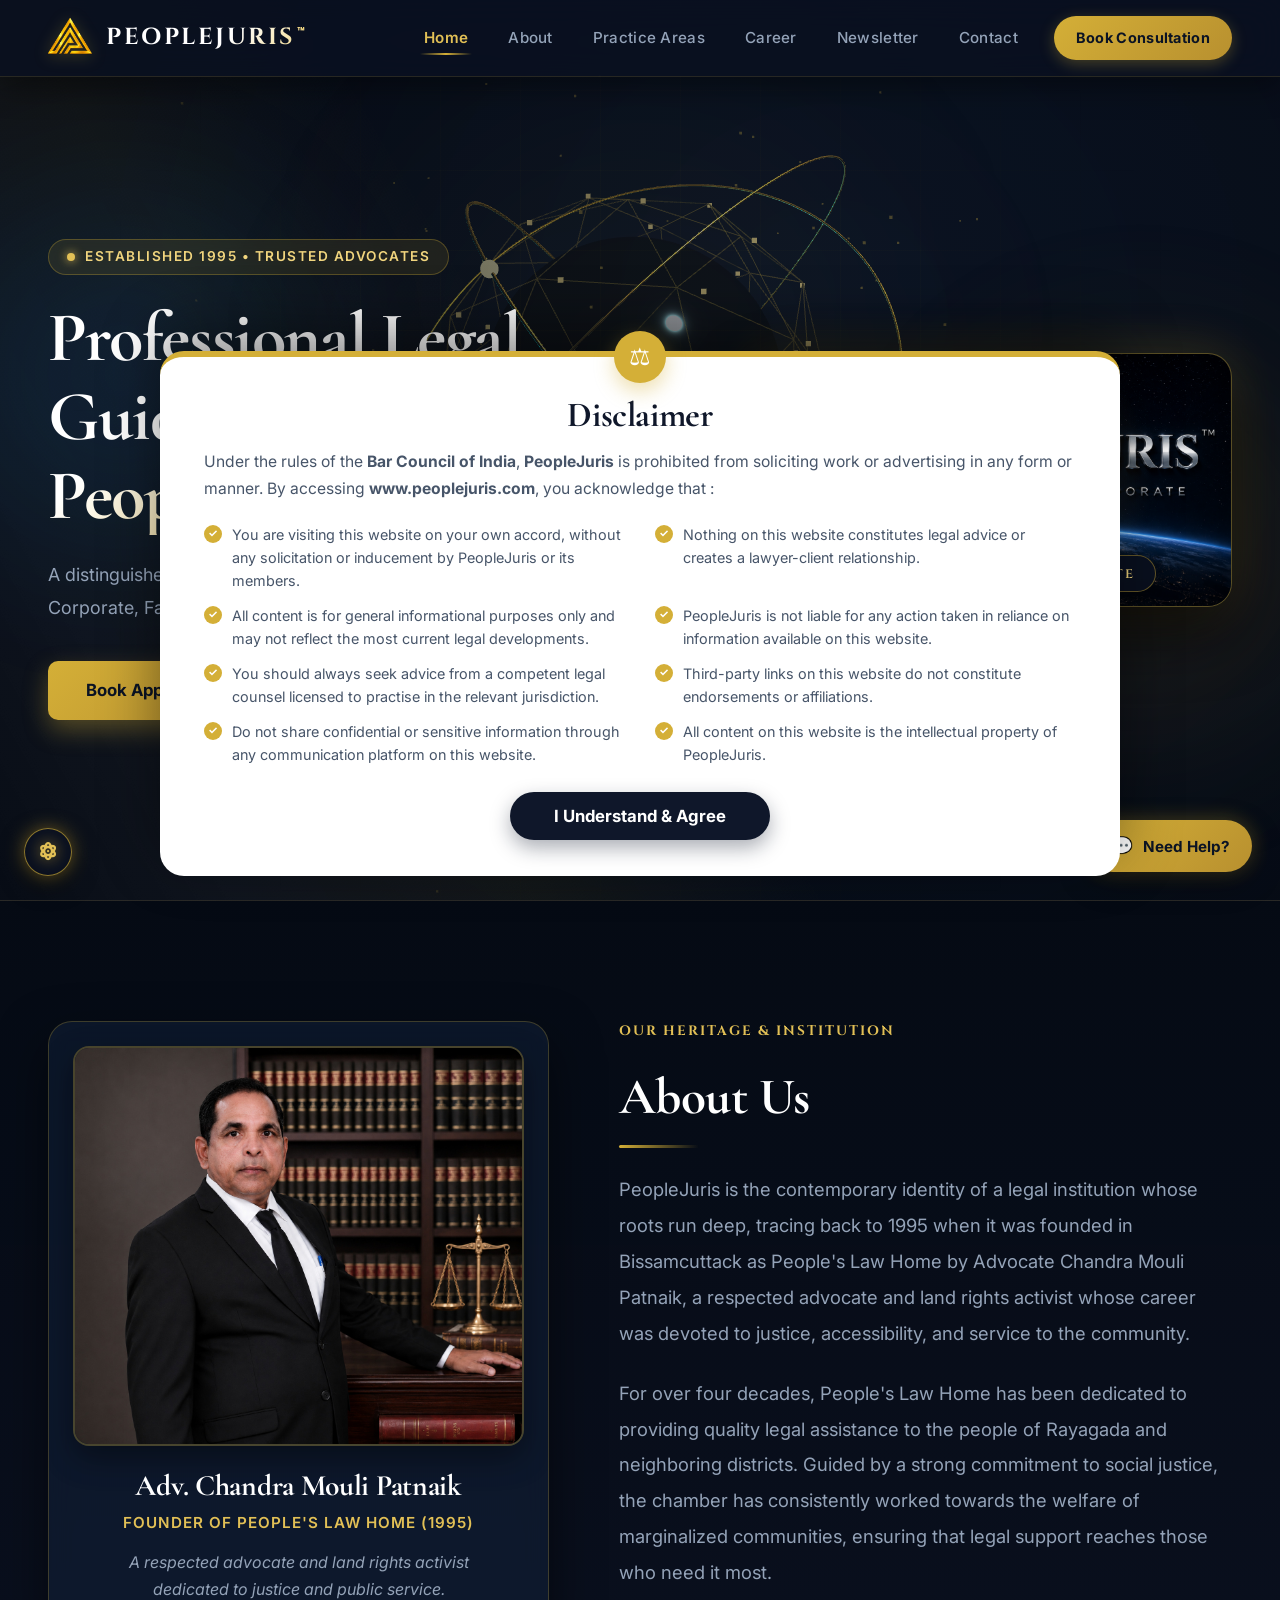
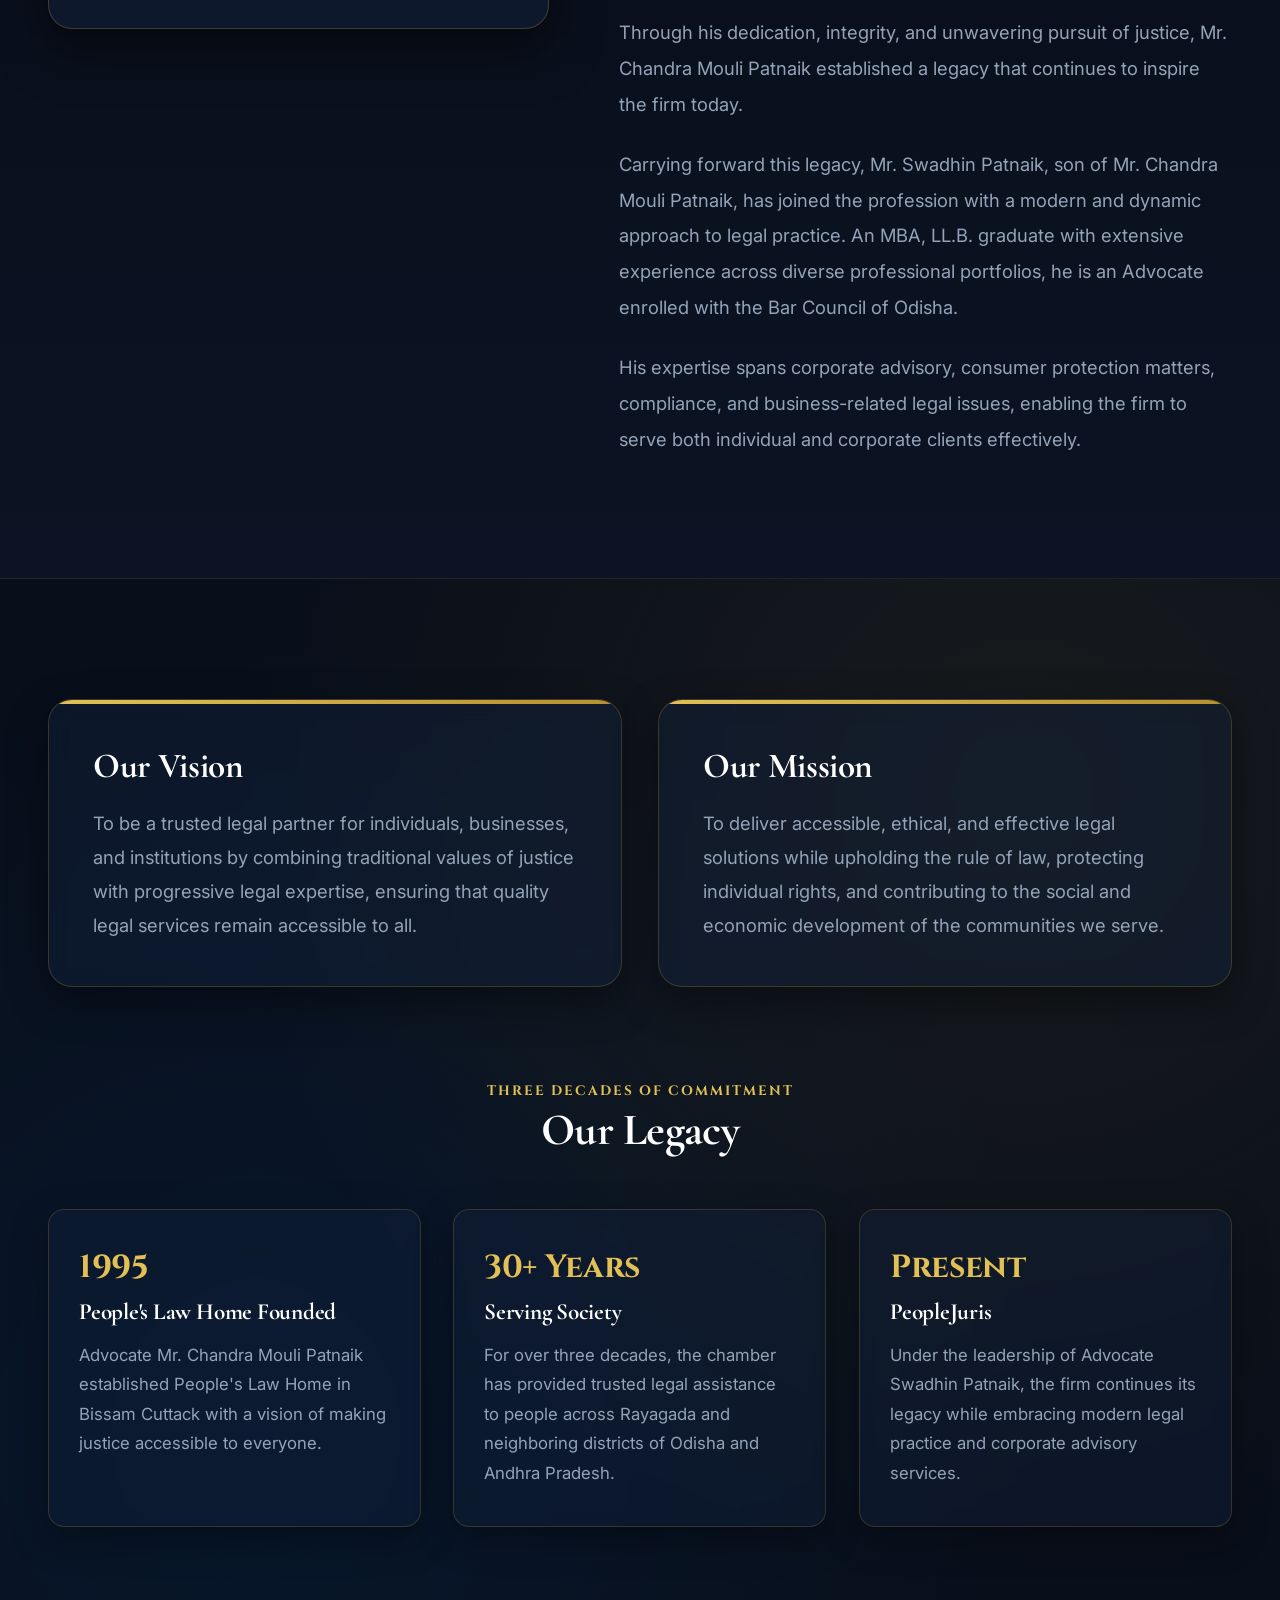
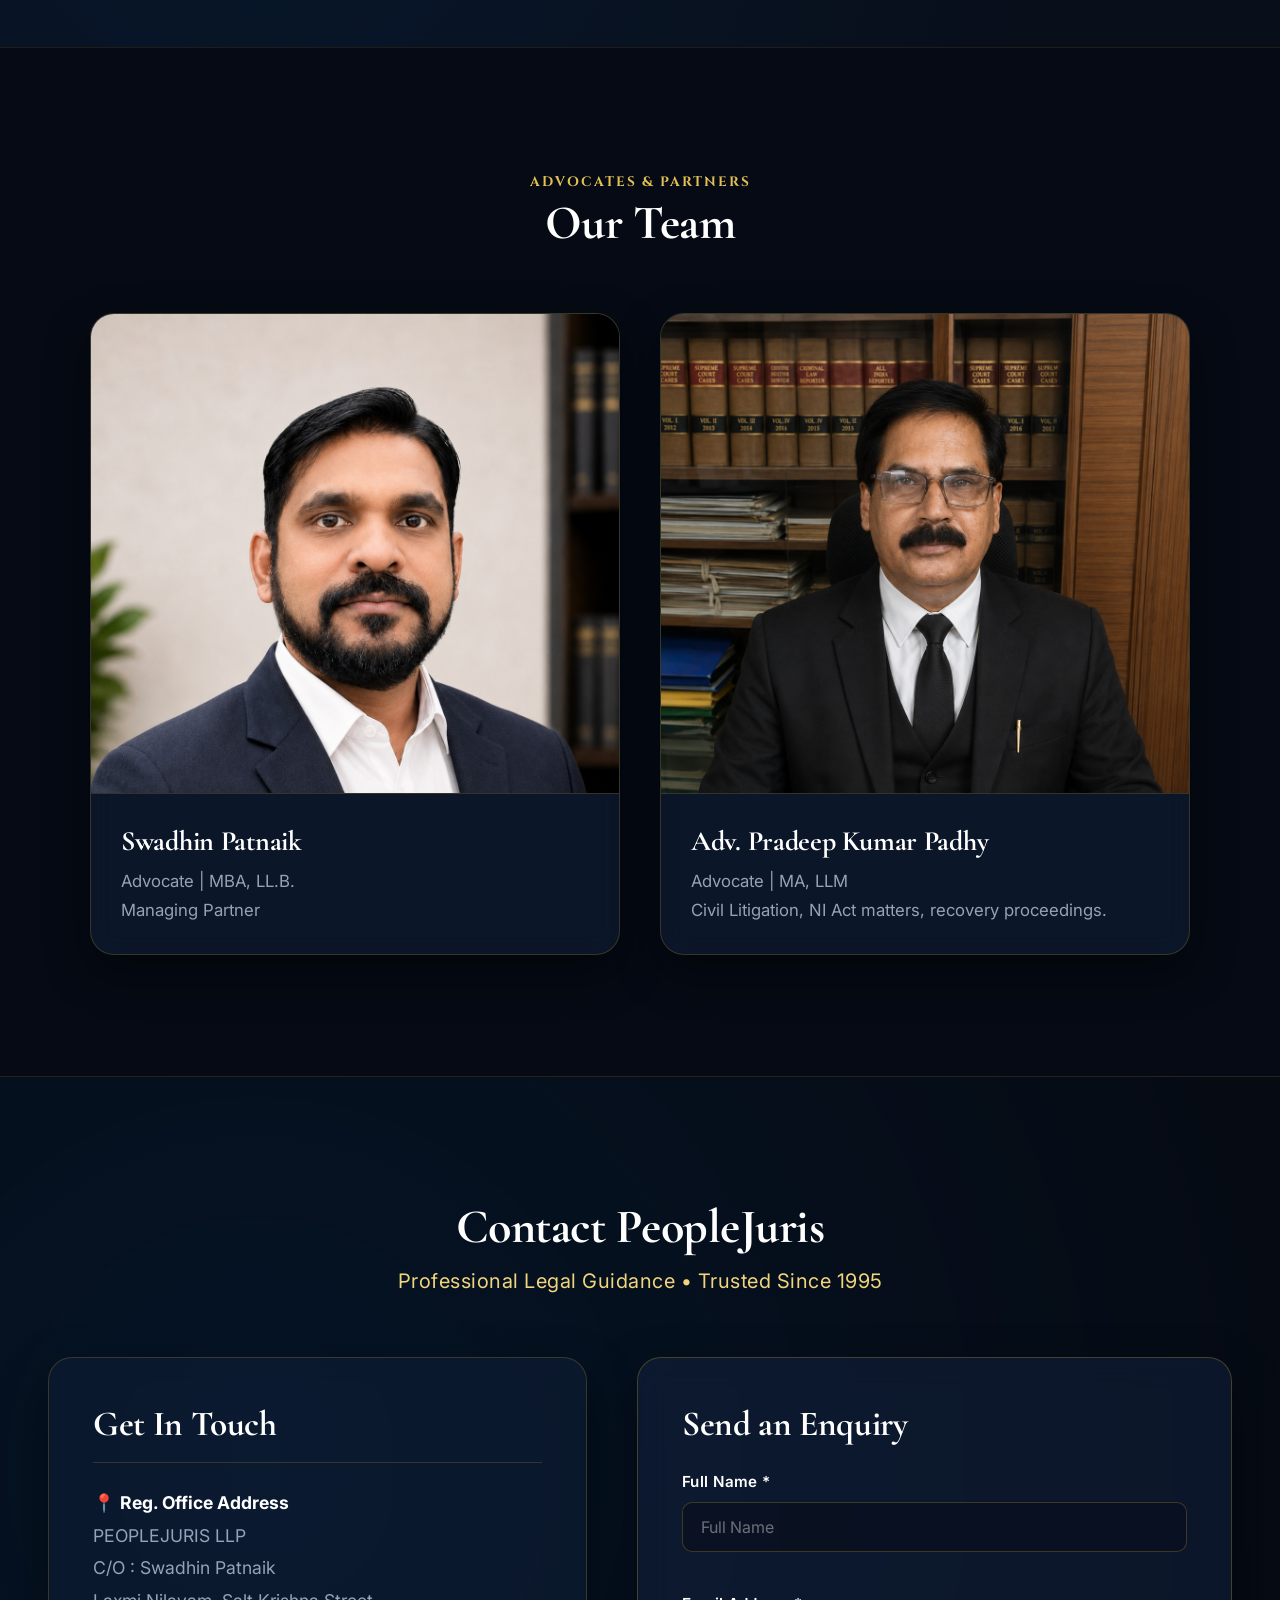
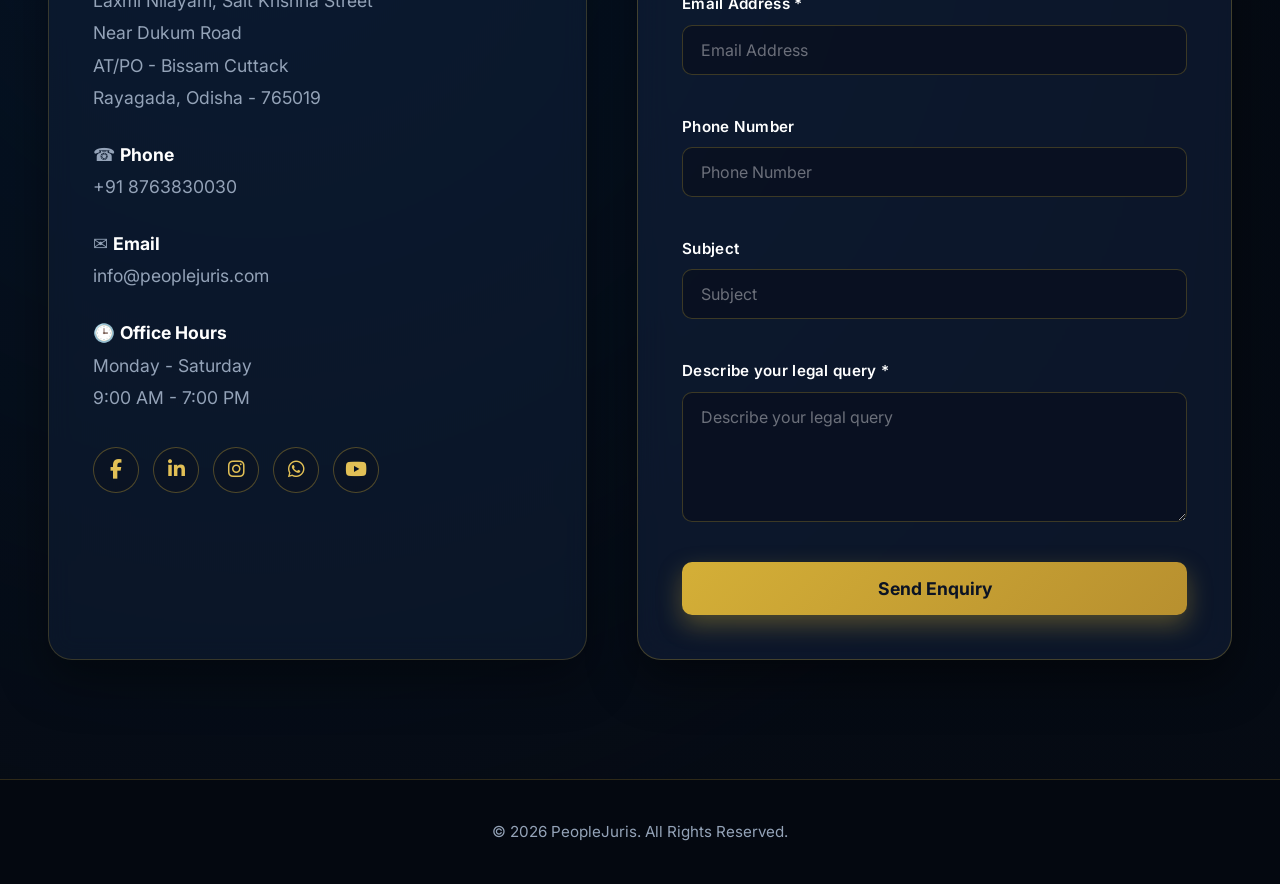
==== commit 5e95a3c9: "Revert "feat(ui): enhance admin dashboard and deployment interface" This reverts commit 67bfaceb4b36" ====
--- a/index.html
+++ b/index.html
@@ -243,7 +243,6 @@
             </div>
         </section>
 
-<<<<<<< HEAD
         <!-- Contact Section -->
         <section id="contact" class="contact">
             <div class="contact-inner">
@@ -303,131 +302,6 @@
                     <!-- Right Side Enquiry Form -->
                     <div class="contact-form">
                         <h3>Send an Enquiry</h3>
-=======
-        <!-- Modern Advanced-Tech Contact Section -->
-        <section id="contact" class="contact">
-            <!-- Background Ambient Glow Orbs -->
-            <div class="tech-glow-orb orb-gold" aria-hidden="true"></div>
-            <div class="tech-glow-orb orb-cyan" aria-hidden="true"></div>
-
-            <div class="contact-inner">
-                <div class="contact-header-wrap">
-                    <div class="contact-hud-tag">
-                        <span class="hud-led"></span>
-                        <span class="hud-text">EXECUTIVE CHAMBERS • DIRECT ADVOCACY</span>
-                        <span class="hud-code">ALL-INDIA JURISDICTION</span>
-                    </div>
-                    <h2>Contact PeopleJuris</h2>
-                    <p class="contact-title">Professional Legal Guidance • Trusted Since 1995 • Comprehensive Litigation & Corporate Advisory</p>
-                </div>
-
-                <div class="contact-wrapper">
-                    <!-- Left Side: Executive Chamber & Channels -->
-                    <div class="contact-info">
-                        <div class="card-header-bar">
-                            <h3>Get In Touch</h3>
-                            <span class="chamber-status-badge"><i class="fas fa-circle-check"></i> Chambers Active</span>
-                        </div>
-
-                        <div class="contact-channels">
-                            <!-- Channel 1: Principal Chamber Address -->
-                            <div class="channel-card">
-                                <div class="channel-icon">
-                                    <i class="fas fa-location-dot"></i>
-                                </div>
-                                <div class="channel-body">
-                                    <div class="channel-label">REGISTERED PRINCIPAL CHAMBER</div>
-                                    <div class="channel-value">
-                                        <strong>PEOPLEJURIS LLP</strong><br>
-                                        C/O : Swadhin Patnaik<br>
-                                        Laxmi Nilayam, Salt Krishna Street, Near Dukum Road<br>
-                                        AT/PO - Bissam Cuttack, Rayagada, Odisha - 765019
-                                    </div>
-                                    <a href="https://maps.google.com/?q=PeopleJuris+LLP+Bissam+Cuttack+Rayagada" target="_blank" rel="noopener noreferrer" class="channel-action-link">
-                                        <i class="fas fa-arrow-up-right-from-square"></i> Open Map Directions
-                                    </a>
-                                </div>
-                            </div>
-
-                            <!-- Channel 2: Telephone Line -->
-                            <div class="channel-card">
-                                <div class="channel-icon">
-                                    <i class="fas fa-phone-volume"></i>
-                                </div>
-                                <div class="channel-body">
-                                    <div class="channel-label">PRIORITY ADVOCATE LINE</div>
-                                    <div class="channel-value">
-                                        <a href="tel:+918763830030">+91 8763830030</a>
-                                    </div>
-                                    <div class="channel-meta-pill">
-                                        <i class="fas fa-clock"></i> Mon – Sat: 9:00 AM – 7:00 PM IST
-                                    </div>
-                                </div>
-                            </div>
-
-                            <!-- Channel 3: Email Desk -->
-                            <div class="channel-card">
-                                <div class="channel-icon">
-                                    <i class="fas fa-envelope-open-text"></i>
-                                </div>
-                                <div class="channel-body">
-                                    <div class="channel-label">OFFICIAL ENQUIRY DESK</div>
-                                    <div class="channel-value">
-                                        <a href="mailto:info@peoplejuris.com">info@peoplejuris.com</a>
-                                    </div>
-                                    <div class="channel-meta-pill">
-                                        <i class="fas fa-bolt"></i> Direct Advocate Intake
-                                    </div>
-                                </div>
-                            </div>
-
-                            <!-- Channel 4: Chamber Hours -->
-                            <div class="channel-card">
-                                <div class="channel-icon">
-                                    <i class="fas fa-calendar-check"></i>
-                                </div>
-                                <div class="channel-body">
-                                    <div class="channel-label">CHAMBER CONSULTATION HOURS</div>
-                                    <div class="channel-value">
-                                        Monday – Saturday: 9:00 AM – 7:00 PM
-                                    </div>
-                                    <div class="channel-meta-pill">
-                                        <i class="fas fa-scale-balanced"></i> Appointments & Walk-ins
-                                    </div>
-                                </div>
-                            </div>
-                        </div>
-
-                        <!-- Social Channels -->
-                        <div class="contact-social-section">
-                            <div class="social-bar-label">CONNECT WITH PEOPLEJURIS</div>
-                            <div class="social-icons">
-                                <a href="https://www.facebook.com/people/PeopleJuris-LLP/61592838040114/" target="_blank" rel="noopener noreferrer" class="social-3d-btn social-fb" aria-label="Facebook">
-                                    <i class="fab fa-facebook-f"></i>
-                                </a>
-                                <a href="https://www.linkedin.com/company/peoplejuris" target="_blank" rel="noopener noreferrer" class="social-3d-btn social-li" aria-label="LinkedIn">
-                                    <i class="fab fa-linkedin-in"></i>
-                                </a>
-                                <a href="https://instagram.com/yourpage" target="_blank" rel="noopener noreferrer" class="social-3d-btn social-ig" aria-label="Instagram">
-                                    <i class="fab fa-instagram"></i>
-                                </a>
-                                <a href="https://wa.me/918763830030" target="_blank" rel="noopener noreferrer" class="social-3d-btn social-wa" aria-label="WhatsApp">
-                                    <i class="fab fa-whatsapp"></i>
-                                </a>
-                                <a href="https://youtube.com/@yourchannel" target="_blank" rel="noopener noreferrer" class="social-3d-btn social-yt" aria-label="YouTube">
-                                    <i class="fab fa-youtube"></i>
-                                </a>
-                            </div>
-                        </div>
-                    </div>
-
-                    <!-- Right Side: Encrypted Client Intake Form -->
-                    <div class="contact-form">
-                        <div class="card-header-bar">
-                            <h3>Send an Enquiry</h3>
-                            <span class="chamber-status-badge"><i class="fas fa-shield-halved"></i> 256-Bit Encrypted</span>
-                        </div>
->>>>>>> a3d6cd1 (feat: add admin dashboard and project deployment setup)
 
                         <form action="https://submitkit.dev/api/f/cmvuvjob0001fspvgwd9786me" method="POST">
                             <input type="hidden" name="_subject" value="New Website Contact Enquiry - PeopleJuris">
@@ -435,7 +309,6 @@
 
                             <div class="form-group">
                                 <label for="contactName">Full Name *</label>
-<<<<<<< HEAD
                                 <input type="text" id="contactName" name="Name" placeholder="Full Name" required>
                             </div>
 
@@ -452,104 +325,15 @@
                             <div class="form-group">
                                 <label for="contactSubject">Subject</label>
                                 <input type="text" id="contactSubject" name="Subject" placeholder="Subject">
-=======
-                                <div class="form-input-shell">
-                                    <i class="fas fa-user-tie shell-icon"></i>
-                                    <input type="text" id="contactName" name="Name" placeholder="Your full name" required autocomplete="name">
-                                </div>
-                            </div>
-
-                            <div class="form-grid-duo">
-                                <div class="form-group">
-                                    <label for="contactEmail">Email Address *</label>
-                                    <div class="form-input-shell">
-                                        <i class="fas fa-envelope shell-icon"></i>
-                                        <input type="email" id="contactEmail" name="Email" placeholder="name@company.com" required autocomplete="email">
-                                    </div>
-                                </div>
-
-                                <div class="form-group">
-                                    <label for="contactPhone">Phone Number</label>
-                                    <div class="form-input-shell">
-                                        <i class="fas fa-phone shell-icon"></i>
-                                        <input type="tel" id="contactPhone" name="Phone" placeholder="+91 98765 43210" autocomplete="tel">
-                                    </div>
-                                </div>
-                            </div>
-
-                            <div class="form-group">
-                                <label for="contactSubject">Subject / Matter Type</label>
-                                <div class="form-input-shell">
-                                    <i class="fas fa-briefcase shell-icon"></i>
-                                    <input type="text" id="contactSubject" name="Subject" placeholder="e.g. Corporate Advisory, Property Dispute, Civil Litigation">
-                                </div>
->>>>>>> a3d6cd1 (feat: add admin dashboard and project deployment setup)
                             </div>
 
                             <div class="form-group">
                                 <label for="contactMessage">Describe your legal query *</label>
-<<<<<<< HEAD
                                 <textarea id="contactMessage" rows="5" name="Message" placeholder="Describe your legal query" required></textarea>
                             </div>
 
                             <button type="submit">Send Enquiry</button>
                         </form>
-=======
-                                <div class="form-input-shell textarea-shell">
-                                    <i class="fas fa-pen-nib shell-icon"></i>
-                                    <textarea id="contactMessage" rows="4" name="Message" placeholder="Please provide brief facts and legal guidance required..." required></textarea>
-                                </div>
-                            </div>
-
-                            <button type="submit" class="contact-submit-btn">
-                                <span class="btn-shimmer"></span>
-                                <span class="btn-content">
-                                    <span>Dispatch Legal Enquiry</span>
-                                    <i class="fas fa-arrow-right"></i>
-                                </span>
-                            </button>
-
-                            <p class="contact-form-disclaimer">
-                                <i class="fas fa-lock"></i> Strictly confidential under Bar Council standards. Attorney-client privilege preserved.
-                            </p>
-                        </form>
-
-                        <!-- Interactive Google Review & Client Feedback Station -->
-                        <div class="feedback-station">
-                            <div class="feedback-divider">
-                                <span>CLIENT FEEDBACK & GOOGLE REVIEWS</span>
-                            </div>
-
-                            <a href="https://www.google.com/search?q=peoplejuris&amp;rlz=1C1VDKB_enIN1110IN1110&amp;oq=pe&amp;gs_lcrp=EgZjaHJvbWUqCAgAEEUYJxg7MggIABBFGCcYOzIGCAEQRRg5MgoIAhAAGLEDGIAEMgoIAxAAGLEDGIAEMgcIBBAAGIAEMgYIBRBFGDwyBggGEEUYPTIGCAcQRRg90gEIMTUwNGowajeoAgiwAgE&amp;sourceid=chrome&amp;source=chrome.ob&amp;ie=UTF-8#lrd=0x3a24ab2ebac8755d:0x756edcd3cd82cfd,1,,,," 
-                               target="_blank" 
-                               rel="noopener noreferrer" 
-                               class="feedback-interactive-card"
-                               aria-label="Leave feedback for PeopleJuris on Google Reviews">
-                                <div class="feedback-card-left">
-                                    <div class="google-badge-icon">
-                                        <i class="fab fa-google"></i>
-                                    </div>
-                                    <div class="feedback-text-wrap">
-                                        <div class="feedback-headline">
-                                            <span>Share Your Experience</span>
-                                            <div class="feedback-stars">
-                                                <i class="fas fa-star"></i>
-                                                <i class="fas fa-star"></i>
-                                                <i class="fas fa-star"></i>
-                                                <i class="fas fa-star"></i>
-                                                <i class="fas fa-star"></i>
-                                            </div>
-                                        </div>
-                                        <p class="feedback-subtext">Review PeopleJuris on Google or read verified client feedback</p>
-                                    </div>
-                                </div>
-                                <div class="feedback-action-pill">
-                                    <span>Rate on Google</span>
-                                    <i class="fas fa-arrow-up-right-from-square"></i>
-                                </div>
-                            </a>
-                        </div>
->>>>>>> a3d6cd1 (feat: add admin dashboard and project deployment setup)
                     </div>
                 </div>
             </div>
--- a/css/style.css
+++ b/css/style.css
@@ -170,29 +170,17 @@
   backdrop-filter: var(--pj-glass-blur);
   -webkit-backdrop-filter: var(--pj-glass-blur);
   border-bottom: 1px solid rgba(212, 175, 55, 0.15);
-<<<<<<< HEAD
   padding: 16px 48px;
   display: flex;
   justify-content: space-between;
   align-items: center;
-=======
-  padding: 14px clamp(18px, 3.2vw, 48px);
-  display: flex;
-  justify-content: space-between;
-  align-items: center;
-  gap: clamp(12px, 1.8vw, 28px);
->>>>>>> a3d6cd1 (feat: add admin dashboard and project deployment setup)
   transition: transform var(--pj-transition-normal), background var(--pj-transition-normal), box-shadow var(--pj-transition-normal);
   box-shadow: 0 10px 30px rgba(0, 0, 0, 0.4);
 }
 
 nav.nav-scrolled {
   background: rgba(8, 14, 26, 0.96);
-<<<<<<< HEAD
   padding: 12px 48px;
-=======
-  padding: 10px clamp(18px, 3.2vw, 48px);
->>>>>>> a3d6cd1 (feat: add admin dashboard and project deployment setup)
   box-shadow: 0 12px 35px rgba(0, 0, 0, 0.6);
   border-bottom-color: rgba(212, 175, 55, 0.25);
 }
@@ -204,7 +192,6 @@
 .logo {
   display: flex;
   align-items: center;
-<<<<<<< HEAD
   gap: 14px;
   text-decoration: none;
   z-index: 1001;
@@ -216,23 +203,6 @@
   object-fit: contain;
   filter: drop-shadow(0 2px 8px rgba(212, 175, 55, 0.35));
   transition: transform var(--pj-transition-fast);
-=======
-  gap: clamp(10px, 1.2vw, 14px);
-  text-decoration: none;
-  z-index: 1001;
-  flex-shrink: 0;
-  white-space: nowrap;
-  min-width: max-content;
-}
-
-.logo img {
-  width: clamp(36px, 2.8vw, 44px);
-  height: clamp(36px, 2.8vw, 44px);
-  object-fit: contain;
-  filter: drop-shadow(0 2px 8px rgba(212, 175, 55, 0.35));
-  transition: transform var(--pj-transition-fast);
-  flex-shrink: 0;
->>>>>>> a3d6cd1 (feat: add admin dashboard and project deployment setup)
 }
 
 .logo:hover img {
@@ -241,26 +211,14 @@
 
 .logo span {
   font-family: var(--pj-font-brand);
-<<<<<<< HEAD
   font-size: 1.45rem;
   font-weight: 700;
   letter-spacing: 2.5px;
-=======
-  font-size: clamp(1.15rem, 1.45vw, 1.45rem);
-  font-weight: 700;
-  letter-spacing: clamp(1.4px, 0.18vw, 2.5px);
->>>>>>> a3d6cd1 (feat: add admin dashboard and project deployment setup)
   text-transform: uppercase;
   color: #ffffff;
   background: linear-gradient(135deg, #ffffff 60%, var(--pj-gold-300));
   -webkit-background-clip: text;
   -webkit-text-fill-color: transparent;
-<<<<<<< HEAD
-=======
-  white-space: nowrap;
-  display: inline-flex;
-  align-items: baseline;
->>>>>>> a3d6cd1 (feat: add admin dashboard and project deployment setup)
 }
 
 .logo .tm-mark {
@@ -275,47 +233,23 @@
   -webkit-text-fill-color: var(--pj-gold-300);
   letter-spacing: 0;
   display: inline-block;
-<<<<<<< HEAD
-=======
-  white-space: nowrap;
->>>>>>> a3d6cd1 (feat: add admin dashboard and project deployment setup)
 }
 
 nav ul {
   display: flex;
   align-items: center;
-<<<<<<< HEAD
   gap: 32px;
   list-style: none;
-=======
-  gap: clamp(10px, 1.5vw, 32px);
-  list-style: none;
-  flex-shrink: 1;
-}
-
-nav ul li {
-  flex-shrink: 0;
->>>>>>> a3d6cd1 (feat: add admin dashboard and project deployment setup)
 }
 
 nav ul li a {
   font-family: var(--pj-font-body);
-<<<<<<< HEAD
   font-size: 0.95rem;
   font-weight: 500;
   color: var(--pj-text-secondary);
   position: relative;
   padding: 8px 4px;
   letter-spacing: 0.3px;
-=======
-  font-size: clamp(0.82rem, 0.95vw, 0.95rem);
-  font-weight: 500;
-  color: var(--pj-text-secondary);
-  position: relative;
-  padding: 8px clamp(3px, 0.4vw, 6px);
-  letter-spacing: 0.3px;
-  white-space: nowrap;
->>>>>>> a3d6cd1 (feat: add admin dashboard and project deployment setup)
   transition: color var(--pj-transition-fast);
 }
 
@@ -353,23 +287,12 @@
   background: linear-gradient(135deg, var(--pj-gold-500), var(--pj-gold-600));
   color: #0b1324 !important;
   font-family: var(--pj-font-body);
-<<<<<<< HEAD
   font-size: 0.9rem !important;
   font-weight: 700 !important;
   padding: 10px 22px !important;
   border-radius: var(--pj-radius-pill);
   box-shadow: 0 4px 15px rgba(212, 175, 55, 0.3);
   transition: transform var(--pj-transition-fast), box-shadow var(--pj-transition-fast) !important;
-=======
-  font-size: clamp(0.8rem, 0.9vw, 0.9rem) !important;
-  font-weight: 700 !important;
-  padding: clamp(8px, 0.8vw, 10px) clamp(14px, 1.4vw, 22px) !important;
-  border-radius: var(--pj-radius-pill);
-  box-shadow: 0 4px 15px rgba(212, 175, 55, 0.3);
-  transition: transform var(--pj-transition-fast), box-shadow var(--pj-transition-fast) !important;
-  white-space: nowrap;
-  flex-shrink: 0;
->>>>>>> a3d6cd1 (feat: add admin dashboard and project deployment setup)
 }
 
 .nav-cta::after {
@@ -1243,7 +1166,6 @@
   gap: 12px;
 }
 
-<<<<<<< HEAD
 /* Why Choose PeopleJuris Grid */
 .why {
   background: rgba(6, 11, 20, 0.9) !important;
@@ -1285,369 +1207,6 @@
 .why-grid > div:hover {
   transform: translateY(-4px);
   border-color: var(--pj-gold-400);
-=======
-/* ==========================================================================
-   WHY CHOOSE PEOPLEJURIS — MODERN INTERACTIVE INSTITUTIONAL SHOWCASE
-   ========================================================================== */
-.why {
-  position: relative;
-  background: radial-gradient(circle at 50% 0%, rgba(17, 28, 51, 0.7) 0%, rgba(6, 11, 20, 0.96) 75%) !important;
-  padding: 100px 32px 110px;
-  border-top: 1px solid rgba(212, 175, 55, 0.16);
-  border-bottom: 1px solid rgba(212, 175, 55, 0.12);
-  overflow: hidden;
-  z-index: 10;
-}
-
-.why-inner {
-  max-width: 1240px;
-  margin: 0 auto;
-  position: relative;
-  z-index: 2;
-}
-
-.why-header-wrap {
-  text-align: center;
-  max-width: 820px;
-  margin: 0 auto 55px;
-}
-
-.why-header-wrap h2 {
-  font-family: var(--pj-font-brand);
-  font-size: clamp(2.2rem, 3.4vw, 3.1rem);
-  font-weight: 700;
-  color: #ffffff;
-  margin: 16px 0 14px;
-  letter-spacing: -0.5px;
-  text-shadow: 0 4px 18px rgba(0, 0, 0, 0.7);
-}
-
-.why-subtext {
-  font-family: var(--pj-font-body);
-  font-size: 1.02rem;
-  color: var(--pj-text-secondary);
-  line-height: 1.65;
-  margin: 0;
-}
-
-.why-grid {
-  display: grid;
-  grid-template-columns: repeat(4, 1fr);
-  gap: 22px;
-  margin-bottom: 45px;
-}
-
-/* Advantage Card */
-.why-card {
-  position: relative;
-  background: linear-gradient(145deg, rgba(16, 26, 46, 0.82) 0%, rgba(9, 15, 27, 0.92) 100%);
-  border: 1px solid rgba(212, 175, 55, 0.24);
-  border-radius: var(--pj-radius-xl);
-  padding: 26px 22px 22px;
-  display: flex;
-  flex-direction: column;
-  overflow: hidden;
-  box-shadow: 0 12px 32px rgba(0, 0, 0, 0.45), inset 0 1px 0 rgba(255, 255, 255, 0.08);
-  transition: transform 0.3s cubic-bezier(0.16, 1, 0.3, 1), 
-              border-color 0.3s ease, 
-              box-shadow 0.3s ease, 
-              background 0.3s ease;
-  cursor: default;
-}
-
-.why-card-laser {
-  position: absolute;
-  top: 0;
-  left: 0;
-  width: 45px;
-  height: 2px;
-  background: linear-gradient(90deg, var(--pj-gold-400), #38bdf8);
-  transition: width 0.4s cubic-bezier(0.16, 1, 0.3, 1), opacity 0.3s ease;
-  opacity: 0.85;
-}
-
-.why-card:hover {
-  transform: translateY(-6px);
-  border-color: #38bdf8;
-  background: linear-gradient(145deg, rgba(22, 36, 64, 0.92) 0%, rgba(12, 21, 38, 0.97) 100%);
-  box-shadow: 
-    0 18px 45px rgba(0, 0, 0, 0.6), 
-    0 0 25px rgba(56, 189, 248, 0.22),
-    inset 0 0 15px rgba(212, 175, 55, 0.08);
-}
-
-.why-card:hover .why-card-laser {
-  width: 100%;
-  opacity: 1;
-}
-
-.why-card-top {
-  display: flex;
-  justify-content: space-between;
-  align-items: center;
-  margin-bottom: 16px;
-}
-
-.why-card-metric {
-  display: inline-flex;
-  align-items: baseline;
-  gap: 5px;
-}
-
-.metric-num {
-  font-family: var(--pj-font-brand);
-  font-size: 1.65rem;
-  font-weight: 700;
-  color: #ffffff;
-  line-height: 1;
-  letter-spacing: -0.5px;
-}
-
-.metric-plus {
-  color: var(--pj-gold-300);
-  font-size: 1.15rem;
-  font-weight: 800;
-  margin-left: 1px;
-}
-
-.metric-unit {
-  font-family: var(--pj-font-body);
-  font-size: 0.68rem;
-  font-weight: 800;
-  color: var(--pj-text-muted);
-  letter-spacing: 1.2px;
-  text-transform: uppercase;
-}
-
-.why-card-icon {
-  width: 42px;
-  height: 42px;
-  border-radius: 12px;
-  display: flex;
-  align-items: center;
-  justify-content: center;
-  font-size: 1.05rem;
-  flex-shrink: 0;
-  box-shadow: 0 4px 14px rgba(0, 0, 0, 0.4), inset 0 1px 0 rgba(255, 255, 255, 0.12);
-  transition: transform 0.3s ease, box-shadow 0.3s ease;
-}
-
-.icon-gold {
-  background: rgba(212, 175, 55, 0.12);
-  border: 1px solid rgba(212, 175, 55, 0.35);
-  color: var(--pj-gold-400);
-}
-
-.icon-cyan {
-  background: rgba(56, 189, 248, 0.12);
-  border: 1px solid rgba(56, 189, 248, 0.35);
-  color: #38bdf8;
-}
-
-.icon-amber {
-  background: rgba(245, 158, 11, 0.12);
-  border: 1px solid rgba(245, 158, 11, 0.35);
-  color: #fbbf24;
-}
-
-.icon-emerald {
-  background: rgba(16, 185, 129, 0.12);
-  border: 1px solid rgba(16, 185, 129, 0.35);
-  color: #34d399;
-}
-
-.why-card:hover .why-card-icon {
-  transform: scale(1.08) rotate(4deg);
-  box-shadow: 0 0 16px rgba(56, 189, 248, 0.35);
-}
-
-.why-card h3 {
-  font-family: var(--pj-font-body);
-  font-size: 1.05rem;
-  font-weight: 700;
-  color: #ffffff;
-  margin: 0 0 8px 0;
-  line-height: 1.35;
-  letter-spacing: 0.2px;
-}
-
-.why-card p {
-  font-family: var(--pj-font-body);
-  font-size: 0.84rem;
-  color: var(--pj-text-secondary);
-  line-height: 1.55;
-  margin: 0 0 16px 0;
-  flex: 1;
-}
-
-.why-card-tags {
-  display: flex;
-  flex-wrap: wrap;
-  gap: 6px;
-  margin-bottom: 16px;
-}
-
-.adv-tag {
-  display: inline-flex;
-  align-items: center;
-  gap: 5px;
-  font-family: var(--pj-font-body);
-  font-size: 0.72rem;
-  font-weight: 600;
-  color: var(--pj-text-muted);
-  background: rgba(10, 18, 34, 0.85);
-  border: 1px solid rgba(212, 175, 55, 0.16);
-  padding: 4px 8px;
-  border-radius: var(--pj-radius-pill);
-}
-
-.adv-tag i {
-  color: var(--pj-gold-400);
-  font-size: 0.65rem;
-}
-
-.why-card-footer {
-  display: flex;
-  align-items: center;
-  justify-content: space-between;
-  padding-top: 12px;
-  border-top: 1px solid rgba(212, 175, 55, 0.14);
-}
-
-.why-status {
-  display: inline-flex;
-  align-items: center;
-  gap: 6px;
-  font-family: var(--pj-font-body);
-  font-size: 0.74rem;
-  font-weight: 600;
-  color: var(--pj-text-muted);
-  letter-spacing: 0.3px;
-}
-
-.why-arrow {
-  color: var(--pj-text-muted);
-  font-size: 0.8rem;
-  transition: transform var(--pj-transition-fast), color var(--pj-transition-fast);
-}
-
-.why-card:hover .why-arrow {
-  transform: translateX(4px);
-  color: #38bdf8;
-}
-
-/* Interactive Consultation Action Deck */
-.why-cta-banner {
-  display: flex;
-  align-items: center;
-  justify-content: space-between;
-  gap: 28px;
-  background: linear-gradient(135deg, rgba(20, 32, 57, 0.8) 0%, rgba(10, 16, 29, 0.92) 100%);
-  border: 1px solid rgba(212, 175, 55, 0.3);
-  border-radius: var(--pj-radius-xl);
-  padding: 28px 34px;
-  box-shadow: 0 14px 35px rgba(0, 0, 0, 0.5), inset 0 1px 0 rgba(255, 255, 255, 0.1);
-  position: relative;
-  overflow: hidden;
-}
-
-.why-cta-banner::before {
-  content: "";
-  position: absolute;
-  top: 0;
-  left: 0;
-  right: 0;
-  height: 1px;
-  background: linear-gradient(90deg, transparent, rgba(212, 175, 55, 0.45), rgba(56, 189, 248, 0.45), transparent);
-}
-
-.why-cta-content {
-  flex: 1;
-}
-
-.why-cta-badge {
-  display: inline-flex;
-  align-items: center;
-  gap: 7px;
-  background: rgba(10, 18, 34, 0.75);
-  border: 1px solid rgba(212, 175, 55, 0.25);
-  padding: 4px 10px;
-  border-radius: var(--pj-radius-pill);
-  font-family: var(--pj-font-body);
-  font-size: 0.68rem;
-  font-weight: 700;
-  letter-spacing: 1px;
-  color: var(--pj-gold-300);
-  margin-bottom: 10px;
-}
-
-.why-cta-badge i {
-  color: #38bdf8;
-  font-size: 0.72rem;
-}
-
-.why-cta-content h3 {
-  font-family: var(--pj-font-brand);
-  font-size: clamp(1.2rem, 1.8vw, 1.55rem);
-  color: #ffffff;
-  margin: 0 0 6px 0;
-  letter-spacing: -0.3px;
-}
-
-.why-cta-content p {
-  font-family: var(--pj-font-body);
-  font-size: 0.88rem;
-  color: var(--pj-text-secondary);
-  margin: 0;
-  line-height: 1.5;
-}
-
-.why-cta-actions {
-  display: flex;
-  align-items: center;
-  gap: 14px;
-  flex-shrink: 0;
-}
-
-.why-cta-btn {
-  display: inline-flex;
-  align-items: center;
-  gap: 9px;
-  padding: 12px 22px;
-  border-radius: var(--pj-radius-pill);
-  font-family: var(--pj-font-body);
-  font-size: 0.88rem;
-  font-weight: 700;
-  text-decoration: none;
-  transition: all var(--pj-transition-fast);
-  white-space: nowrap;
-}
-
-.btn-cta-primary {
-  background: linear-gradient(135deg, var(--pj-gold-400), var(--pj-gold-500));
-  color: var(--pj-navy-950);
-  box-shadow: 0 4px 16px rgba(212, 175, 55, 0.35);
-}
-
-.btn-cta-primary:hover {
-  transform: translateY(-2px);
-  box-shadow: 0 8px 24px rgba(212, 175, 55, 0.5);
-  filter: brightness(1.08);
-}
-
-.btn-cta-secondary {
-  background: rgba(10, 18, 34, 0.8);
-  border: 1px solid rgba(212, 175, 55, 0.32);
-  color: var(--pj-gold-300);
-}
-
-.btn-cta-secondary:hover {
-  transform: translateY(-2px);
-  background: rgba(19, 34, 61, 0.9);
-  border-color: #38bdf8;
-  color: #ffffff;
-  box-shadow: 0 0 16px rgba(56, 189, 248, 0.25);
->>>>>>> a3d6cd1 (feat: add admin dashboard and project deployment setup)
 }
 
 /* --------------------------------------------------------------------------
@@ -2279,33 +1838,14 @@
 }
 
 .page-btn {
-<<<<<<< HEAD
-=======
-  display: inline-flex;
-  align-items: center;
-  justify-content: center;
-  min-width: 130px;
-  height: 42px;
->>>>>>> a3d6cd1 (feat: add admin dashboard and project deployment setup)
   background: rgba(19, 34, 61, 0.5);
   border: 1px solid rgba(212, 175, 55, 0.25);
   color: #ffffff;
   font-family: var(--pj-font-body);
-<<<<<<< HEAD
   font-size: 0.95rem;
   padding: 10px 20px;
   border-radius: var(--pj-radius-pill);
   cursor: pointer;
-=======
-  font-size: 0.92rem;
-  font-weight: 500;
-  padding: 10px 22px;
-  border-radius: var(--pj-radius-pill);
-  cursor: pointer;
-  white-space: nowrap;
-  box-sizing: border-box;
-  text-align: center;
->>>>>>> a3d6cd1 (feat: add admin dashboard and project deployment setup)
   transition: all var(--pj-transition-fast);
 }
 
@@ -2315,13 +1855,8 @@
 }
 
 .page-number {
-<<<<<<< HEAD
   width: 40px;
   height: 40px;
-=======
-  width: 42px;
-  height: 42px;
->>>>>>> a3d6cd1 (feat: add admin dashboard and project deployment setup)
   display: inline-flex;
   align-items: center;
   justify-content: center;
@@ -2331,13 +1866,7 @@
   color: #ffffff;
   cursor: pointer;
   font-weight: 600;
-<<<<<<< HEAD
   transition: all var(--pj-transition-fast);
-=======
-  font-size: 0.95rem;
-  transition: all var(--pj-transition-fast);
-  box-sizing: border-box;
->>>>>>> a3d6cd1 (feat: add admin dashboard and project deployment setup)
 }
 
 .page-number.active, .page-number:hover {
@@ -2411,7 +1940,6 @@
   box-shadow: 0 14px 35px rgba(212, 175, 55, 0.5);
 }
 
-<<<<<<< HEAD
 /* --------------------------------------------------------------------------
    14. CONTACT SECTION & DIRECT ENQUIRY FORM
    -------------------------------------------------------------------------- */
@@ -2545,1334 +2073,6 @@
 .contact-form button[type="submit"]:hover {
   transform: translateY(-2px);
   box-shadow: 0 14px 35px rgba(212, 175, 55, 0.5);
-=======
-/* ==========================================================================
-   ADVANCED-TECH UNIFIED SHOWCASE (WHY CHOOSE & LEGAL INTELLIGENCE FEED)
-   ========================================================================== */
-.newsletter-showcase-section {
-  position: relative;
-  z-index: 10;
-  padding: 100px clamp(20px, 4vw, 64px);
-  background: 
-    radial-gradient(circle at 15% 25%, rgba(212, 175, 55, 0.08) 0%, transparent 55%),
-    radial-gradient(circle at 85% 75%, rgba(14, 165, 233, 0.08) 0%, transparent 60%),
-    radial-gradient(circle at 50% 50%, rgba(6, 11, 20, 0.6) 0%, rgba(4, 8, 16, 0.98) 100%);
-  border-top: 1px solid rgba(212, 175, 55, 0.16);
-  overflow: hidden;
-}
-
-/* Background Ambient Orbs */
-.tech-glow-orb {
-  position: absolute;
-  border-radius: 50%;
-  filter: blur(80px);
-  pointer-events: none;
-  z-index: 0;
-  opacity: 0.6;
-}
-
-.tech-glow-orb.orb-gold {
-  width: 420px;
-  height: 420px;
-  background: radial-gradient(circle, rgba(212, 175, 55, 0.14) 0%, transparent 70%);
-  top: 10%;
-  left: 5%;
-}
-
-.tech-glow-orb.orb-cyan {
-  width: 400px;
-  height: 400px;
-  background: radial-gradient(circle, rgba(56, 189, 248, 0.12) 0%, transparent 70%);
-  bottom: 10%;
-  right: 5%;
-}
-
-/* Master Cyber-Glass Card */
-.newsletter-unified-card {
-  position: relative;
-  z-index: 2;
-  max-width: 1240px;
-  margin: 0 auto;
-  background: linear-gradient(145deg, rgba(14, 22, 40, 0.88) 0%, rgba(7, 12, 24, 0.94) 100%);
-  backdrop-filter: blur(28px);
-  -webkit-backdrop-filter: blur(28px);
-  border: 1px solid rgba(212, 175, 55, 0.32);
-  border-radius: 28px;
-  padding: clamp(38px, 4.5vw, 60px);
-  box-shadow: 
-    0 30px 90px rgba(0, 0, 0, 0.75),
-    0 0 60px rgba(212, 175, 55, 0.09),
-    inset 0 1px 0 rgba(255, 255, 255, 0.1),
-    inset 0 0 30px rgba(212, 175, 55, 0.03);
-  display: grid;
-  grid-template-columns: 1.15fr auto 1fr;
-  align-items: stretch;
-  gap: clamp(28px, 3.5vw, 50px);
-}
-
-/* Top Holographic Laser Accent Beam */
-.tech-card-beam {
-  position: absolute;
-  top: 0;
-  left: 0;
-  right: 0;
-  height: 2px;
-  background: linear-gradient(90deg, transparent 0%, rgba(212, 175, 55, 0.3) 15%, var(--pj-gold-400) 45%, #38bdf8 80%, transparent 100%);
-  border-radius: 28px 28px 0 0;
-}
-
-.showcase-why-col,
-.showcase-form-col {
-  display: flex;
-  flex-direction: column;
-  justify-content: center;
-}
-
-/* Tech Status HUD Badges with Pulsing LEDs */
-.tech-badge-hud {
-  display: inline-flex;
-  align-items: center;
-  gap: 10px;
-  background: rgba(10, 18, 34, 0.85);
-  border: 1px solid rgba(212, 175, 55, 0.28);
-  padding: 6px 14px 6px 10px;
-  border-radius: var(--pj-radius-pill);
-  width: fit-content;
-  margin-bottom: 16px;
-  box-shadow: 0 4px 15px rgba(0, 0, 0, 0.4), inset 0 1px 0 rgba(255, 255, 255, 0.08);
-}
-
-.tech-led {
-  width: 8px;
-  height: 8px;
-  border-radius: 50%;
-  display: inline-block;
-  flex-shrink: 0;
-}
-
-.tech-led.gold-led {
-  background: #f1d57e;
-  box-shadow: 0 0 10px #f1d57e, 0 0 4px #d4af37;
-  animation: techPulseGold 2.2s infinite ease-in-out;
-}
-
-.tech-led.cyan-led {
-  background: #38bdf8;
-  box-shadow: 0 0 10px #38bdf8, 0 0 4px #0ea5e9;
-  animation: techPulseCyan 2.2s infinite ease-in-out;
-}
-
-@keyframes techPulseGold {
-  0%, 100% { opacity: 1; transform: scale(1); box-shadow: 0 0 10px #f1d57e, 0 0 4px #d4af37; }
-  50% { opacity: 0.35; transform: scale(0.85); box-shadow: 0 0 3px #d4af37; }
-}
-
-@keyframes techPulseCyan {
-  0%, 100% { opacity: 1; transform: scale(1); box-shadow: 0 0 10px #38bdf8, 0 0 4px #0ea5e9; }
-  50% { opacity: 0.35; transform: scale(0.85); box-shadow: 0 0 3px #0ea5e9; }
-}
-
-.tech-badge-hud .hud-text {
-  font-family: var(--pj-font-body);
-  font-size: 0.74rem;
-  font-weight: 700;
-  letter-spacing: 1.8px;
-  text-transform: uppercase;
-  color: var(--pj-gold-300);
-}
-
-.tech-badge-hud .hud-code {
-  font-family: var(--pj-font-body);
-  font-size: 0.68rem;
-  font-weight: 600;
-  color: #38bdf8;
-  background: rgba(56, 189, 248, 0.12);
-  border: 1px solid rgba(56, 189, 248, 0.25);
-  padding: 1px 6px;
-  border-radius: 4px;
-  letter-spacing: 0.8px;
-}
-
-/* Metallic Tech Titles */
-.tech-headline {
-  font-family: var(--pj-font-brand);
-  font-size: clamp(1.9rem, 2.5vw, 2.45rem);
-  font-weight: 700;
-  line-height: 1.25;
-  margin-bottom: 12px;
-  letter-spacing: 0.5px;
-}
-
-.tech-headline.gold-shimmer {
-  background: linear-gradient(135deg, #ffffff 40%, var(--pj-gold-300) 80%, #d4af37 100%);
-  -webkit-background-clip: text;
-  -webkit-text-fill-color: transparent;
-}
-
-.tech-headline.cyan-shimmer {
-  background: linear-gradient(135deg, #ffffff 45%, #bae6fd 80%, #38bdf8 100%);
-  -webkit-background-clip: text;
-  -webkit-text-fill-color: transparent;
-}
-
-.tech-lead-text {
-  color: var(--pj-text-secondary);
-  font-family: var(--pj-font-body);
-  font-size: 0.98rem;
-  line-height: 1.7;
-  margin-bottom: 24px;
-}
-
-/* ==========================================================================
-   FUTURISTIC TELEMETRY GRID (WHY CHOOSE PEOPLEJURIS)
-   ========================================================================== */
-.tech-telemetry-grid {
-  display: grid;
-  grid-template-columns: repeat(2, 1fr);
-  gap: 14px;
-}
-
-.telemetry-card {
-  position: relative;
-  background: rgba(17, 27, 49, 0.65);
-  border: 1px solid rgba(212, 175, 55, 0.22);
-  border-radius: var(--pj-radius-lg);
-  padding: 18px 16px;
-  overflow: hidden;
-  transition: transform var(--pj-transition-fast), border-color var(--pj-transition-fast), box-shadow var(--pj-transition-fast), background var(--pj-transition-fast);
-}
-
-.telemetry-card .card-glow-bar {
-  position: absolute;
-  top: 0;
-  left: 0;
-  width: 32px;
-  height: 2px;
-  background: linear-gradient(90deg, var(--pj-gold-400), transparent);
-  transition: width 0.35s cubic-bezier(0.16, 1, 0.3, 1), background 0.35s ease;
-}
-
-.telemetry-card:hover {
-  transform: translateY(-3px);
-  border-color: var(--pj-gold-400);
-  background: rgba(21, 35, 63, 0.85);
-  box-shadow: 0 12px 30px rgba(0, 0, 0, 0.5), 0 0 20px rgba(212, 175, 55, 0.15);
-}
-
-.telemetry-card:hover .card-glow-bar {
-  width: 100%;
-  background: linear-gradient(90deg, var(--pj-gold-400), #38bdf8);
-}
-
-.telemetry-top {
-  display: flex;
-  justify-content: space-between;
-  align-items: center;
-  margin-bottom: 8px;
-}
-
-.telemetry-stat {
-  font-family: var(--pj-font-brand);
-  font-size: 1.75rem;
-  font-weight: 700;
-  color: #ffffff;
-  line-height: 1;
-  letter-spacing: -0.5px;
-}
-
-.telemetry-stat .stat-accent {
-  color: var(--pj-gold-300);
-  font-size: 1.15rem;
-  font-weight: 800;
-  margin-left: 2px;
-  vertical-align: super;
-}
-
-.telemetry-icon {
-  width: 36px;
-  height: 36px;
-  border-radius: 10px;
-  background: rgba(212, 175, 55, 0.12);
-  border: 1px solid rgba(212, 175, 55, 0.28);
-  color: var(--pj-gold-400);
-  display: flex;
-  align-items: center;
-  justify-content: center;
-  font-size: 0.95rem;
-  box-shadow: inset 0 1px 0 rgba(255, 255, 255, 0.1);
-  transition: transform var(--pj-transition-fast), color var(--pj-transition-fast), border-color var(--pj-transition-fast);
-}
-
-.telemetry-card:hover .telemetry-icon {
-  transform: scale(1.08) rotate(3deg);
-  color: #ffffff;
-  border-color: var(--pj-gold-300);
-  background: rgba(212, 175, 55, 0.25);
-}
-
-.telemetry-card h4 {
-  font-family: var(--pj-font-body);
-  font-size: 0.92rem;
-  font-weight: 700;
-  color: #ffffff;
-  margin: 0 0 4px 0;
-  line-height: 1.35;
-}
-
-.telemetry-card p {
-  font-family: var(--pj-font-body);
-  font-size: 0.79rem;
-  color: var(--pj-text-muted);
-  line-height: 1.45;
-  margin: 0;
-}
-
-/* ==========================================================================
-   INTERACTIVE CENTER TECH BEACON DIVIDER
-   ========================================================================== */
-.tech-divider-wrap {
-  display: flex;
-  flex-direction: column;
-  align-items: center;
-  justify-content: center;
-  position: relative;
-  width: 24px;
-}
-
-.tech-divider-line {
-  flex: 1;
-  width: 1px;
-  background: linear-gradient(180deg, transparent, rgba(212, 175, 55, 0.35) 20%, rgba(212, 175, 55, 0.35) 80%, transparent);
-}
-
-.tech-divider-beacon {
-  width: 28px;
-  height: 28px;
-  border-radius: 50%;
-  background: rgba(14, 22, 40, 0.95);
-  border: 1px solid var(--pj-gold-400);
-  color: var(--pj-gold-400);
-  display: flex;
-  align-items: center;
-  justify-content: center;
-  font-size: 0.75rem;
-  box-shadow: 0 0 15px rgba(212, 175, 55, 0.4), inset 0 0 6px rgba(212, 175, 55, 0.3);
-  margin: 12px 0;
-  animation: beaconGlow 3s infinite ease-in-out;
-}
-
-@keyframes beaconGlow {
-  0%, 100% { box-shadow: 0 0 15px rgba(212, 175, 55, 0.4), inset 0 0 6px rgba(212, 175, 55, 0.3); }
-  50% { box-shadow: 0 0 25px rgba(56, 189, 248, 0.5), 0 0 6px #38bdf8; border-color: #38bdf8; color: #38bdf8; }
-}
-
-/* ==========================================================================
-   ADVANCED COMMAND CONSOLE (NEWSLETTER SUBCRIPTION FORM)
-   ========================================================================== */
-.tech-subscribe-form {
-  display: flex;
-  flex-direction: column;
-  gap: 16px;
-}
-
-.tech-input-group {
-  display: flex;
-  flex-direction: column;
-  gap: 8px;
-  text-align: left;
-}
-
-.input-meta-bar {
-  display: flex;
-  justify-content: space-between;
-  align-items: center;
-}
-
-.input-meta-bar label {
-  color: #ffffff;
-  font-family: var(--pj-font-body);
-  font-size: 0.76rem;
-  font-weight: 700;
-  letter-spacing: 1.5px;
-  text-transform: uppercase;
-}
-
-.security-chip {
-  font-family: var(--pj-font-body);
-  font-size: 0.7rem;
-  font-weight: 700;
-  color: #38bdf8;
-  background: rgba(56, 189, 248, 0.1);
-  border: 1px solid rgba(56, 189, 248, 0.3);
-  padding: 2px 8px;
-  border-radius: 4px;
-  display: inline-flex;
-  align-items: center;
-  gap: 5px;
-  letter-spacing: 0.5px;
-}
-
-.tech-input-shell {
-  position: relative;
-  display: flex;
-  align-items: center;
-  background: rgba(6, 11, 20, 0.9);
-  border: 1px solid rgba(212, 175, 55, 0.32);
-  border-radius: var(--pj-radius-md);
-  box-shadow: inset 0 2px 8px rgba(0, 0, 0, 0.5);
-  transition: border-color var(--pj-transition-fast), box-shadow var(--pj-transition-fast), background var(--pj-transition-fast);
-}
-
-.tech-input-shell:focus-within {
-  border-color: #38bdf8;
-  background: rgba(8, 15, 30, 0.95);
-  box-shadow: 0 0 22px rgba(56, 189, 248, 0.28), inset 0 2px 8px rgba(0, 0, 0, 0.5);
-}
-
-.tech-prompt-icon {
-  margin-left: 16px;
-  color: var(--pj-gold-400);
-  font-size: 0.9rem;
-  pointer-events: none;
-  transition: color var(--pj-transition-fast);
-}
-
-.tech-input-shell:focus-within .tech-prompt-icon {
-  color: #38bdf8;
-}
-
-.tech-input-shell input[type="email"] {
-  width: 100%;
-  padding: 15px 16px 15px 12px;
-  background: transparent;
-  border: none;
-  outline: none;
-  color: #ffffff;
-  font-family: var(--pj-font-body);
-  font-size: 0.96rem;
-  letter-spacing: 0.2px;
-  box-sizing: border-box;
-}
-
-.tech-input-shell input[type="email"]::placeholder {
-  color: var(--pj-text-muted);
-  font-size: 0.9rem;
-}
-
-/* Hyper-Modern Shimmer Button */
-.tech-cta-button {
-  position: relative;
-  width: 100%;
-  padding: 16px 24px;
-  background: linear-gradient(135deg, #f7df8c 0%, #d4af37 45%, #b38b25 100%);
-  color: #060b14;
-  font-family: var(--pj-font-body);
-  font-size: 0.98rem;
-  font-weight: 800;
-  letter-spacing: 0.8px;
-  text-transform: uppercase;
-  border: none;
-  border-radius: var(--pj-radius-md);
-  cursor: pointer;
-  overflow: hidden;
-  box-shadow: 0 8px 30px rgba(212, 175, 55, 0.42), inset 0 1px 0 rgba(255, 255, 255, 0.5);
-  transition: transform var(--pj-transition-fast), box-shadow var(--pj-transition-fast), filter var(--pj-transition-fast);
-}
-
-.tech-cta-button .btn-shimmer {
-  position: absolute;
-  top: 0;
-  left: -100%;
-  width: 100%;
-  height: 100%;
-  background: linear-gradient(90deg, transparent, rgba(255, 255, 255, 0.4), transparent);
-  transition: left 0.75s ease-in-out;
-}
-
-.tech-cta-button:hover .btn-shimmer {
-  left: 100%;
-}
-
-.tech-cta-button:hover {
-  transform: translateY(-2px);
-  box-shadow: 0 14px 40px rgba(212, 175, 55, 0.6);
-  color: #000000;
-}
-
-.tech-cta-button .btn-content {
-  position: relative;
-  z-index: 2;
-  display: inline-flex;
-  align-items: center;
-  justify-content: center;
-  gap: 12px;
-}
-
-.tech-cta-button .btn-content i {
-  transition: transform var(--pj-transition-fast);
-}
-
-.tech-cta-button:hover .btn-content i {
-  transform: translateX(5px);
-}
-
-/* Intelligence Radar Chips */
-.tech-intel-tags {
-  display: flex;
-  flex-wrap: wrap;
-  gap: 8px;
-  margin-top: 2px;
-}
-
-.intel-tag {
-  background: rgba(19, 34, 61, 0.65);
-  border: 1px solid rgba(212, 175, 55, 0.2);
-  border-radius: 6px;
-  padding: 5px 10px;
-  font-family: var(--pj-font-body);
-  font-size: 0.76rem;
-  color: var(--pj-text-secondary);
-  display: inline-flex;
-  align-items: center;
-  gap: 6px;
-  transition: border-color var(--pj-transition-fast), color var(--pj-transition-fast);
-}
-
-.intel-tag i {
-  color: var(--pj-gold-400);
-  font-size: 0.7rem;
-}
-
-.intel-tag:hover {
-  border-color: #38bdf8;
-  color: #ffffff;
-}
-
-.tech-footer-note {
-  color: var(--pj-text-muted);
-  font-family: var(--pj-font-body);
-  font-size: 0.8rem;
-  display: flex;
-  align-items: center;
-  gap: 8px;
-  margin: 4px 0 0 0;
-  line-height: 1.4;
-}
-
-.tech-footer-note i {
-  color: var(--pj-gold-400);
-  font-size: 0.85rem;
-}
-
-/* --------------------------------------------------------------------------
-   14. ADVANCED-TECH CONTACT PORTAL & EXECUTIVE CHAMBER CONSOLE
-   -------------------------------------------------------------------------- */
-.contact {
-  position: relative;
-  z-index: 10;
-  padding: 110px clamp(20px, 4vw, 64px);
-  background: 
-    radial-gradient(circle at 15% 30%, rgba(212, 175, 55, 0.08) 0%, transparent 60%),
-    radial-gradient(circle at 85% 70%, rgba(14, 165, 233, 0.08) 0%, transparent 60%),
-    radial-gradient(circle at 50% 50%, rgba(6, 11, 20, 0.6) 0%, rgba(4, 8, 16, 0.98) 100%);
-  border-top: 1px solid rgba(212, 175, 55, 0.16);
-  overflow: hidden;
-}
-
-.contact-inner {
-  max-width: 1240px;
-  margin: 0 auto;
-  position: relative;
-  z-index: 2;
-}
-
-/* Header Tech HUD */
-.contact-header-wrap {
-  text-align: center;
-  margin-bottom: 54px;
-}
-
-.contact-hud-tag {
-  display: inline-flex;
-  align-items: center;
-  gap: 10px;
-  background: rgba(10, 18, 34, 0.85);
-  border: 1px solid rgba(212, 175, 55, 0.3);
-  padding: 6px 16px 6px 12px;
-  border-radius: var(--pj-radius-pill);
-  margin-bottom: 18px;
-  box-shadow: 0 4px 15px rgba(0, 0, 0, 0.4), inset 0 1px 0 rgba(255, 255, 255, 0.08);
-}
-
-.contact-hud-tag .hud-led {
-  width: 8px;
-  height: 8px;
-  border-radius: 50%;
-  background: #f1d57e;
-  box-shadow: 0 0 10px #f1d57e, 0 0 4px #d4af37;
-  animation: techPulseGold 2.2s infinite ease-in-out;
-}
-
-.contact-hud-tag .hud-text {
-  font-family: var(--pj-font-body);
-  font-size: 0.74rem;
-  font-weight: 700;
-  letter-spacing: 2px;
-  text-transform: uppercase;
-  color: var(--pj-gold-300);
-}
-
-.contact-hud-tag .hud-code {
-  font-family: var(--pj-font-body);
-  font-size: 0.68rem;
-  font-weight: 600;
-  color: #38bdf8;
-  background: rgba(56, 189, 248, 0.12);
-  border: 1px solid rgba(56, 189, 248, 0.25);
-  padding: 1px 6px;
-  border-radius: 4px;
-}
-
-.contact h2 {
-  font-family: var(--pj-font-brand);
-  font-size: clamp(2.2rem, 3.2vw, 3rem);
-  font-weight: 700;
-  color: #ffffff;
-  background: linear-gradient(135deg, #ffffff 40%, var(--pj-gold-300) 80%, #d4af37 100%);
-  -webkit-background-clip: text;
-  -webkit-text-fill-color: transparent;
-  margin-bottom: 12px;
-  letter-spacing: 0.5px;
-}
-
-.contact-title {
-  font-family: var(--pj-font-body);
-  font-size: clamp(0.95rem, 1.2vw, 1.15rem);
-  color: var(--pj-text-secondary);
-  letter-spacing: 0.6px;
-  max-width: 650px;
-  margin: 0 auto;
-}
-
-/* Two-Column Grid */
-.contact-wrapper {
-  display: grid;
-  grid-template-columns: 1fr 1.12fr;
-  gap: clamp(28px, 3.5vw, 44px);
-  align-items: stretch;
-}
-
-/* Common Card Styling */
-.contact-info,
-.contact-form {
-  position: relative;
-  background: linear-gradient(145deg, rgba(14, 22, 40, 0.88) 0%, rgba(7, 12, 24, 0.94) 100%);
-  backdrop-filter: blur(24px);
-  -webkit-backdrop-filter: blur(24px);
-  border: 1px solid rgba(212, 175, 55, 0.3);
-  border-radius: 24px;
-  padding: clamp(32px, 3.8vw, 48px);
-  box-shadow: 
-    0 30px 80px rgba(0, 0, 0, 0.7),
-    0 0 50px rgba(212, 175, 55, 0.08),
-    inset 0 1px 0 rgba(255, 255, 255, 0.1);
-  overflow: hidden;
-  display: flex;
-  flex-direction: column;
-}
-
-/* Holographic Top Accent Laser Beams */
-.contact-info::before {
-  content: "";
-  position: absolute;
-  top: 0;
-  left: 0;
-  right: 0;
-  height: 2px;
-  background: linear-gradient(90deg, transparent 0%, rgba(212, 175, 55, 0.2) 15%, var(--pj-gold-400) 50%, #38bdf8 85%, transparent 100%);
-}
-
-.contact-form::before {
-  content: "";
-  position: absolute;
-  top: 0;
-  left: 0;
-  right: 0;
-  height: 2px;
-  background: linear-gradient(90deg, transparent 0%, #38bdf8 15%, var(--pj-gold-400) 55%, rgba(212, 175, 55, 0.2) 85%, transparent 100%);
-}
-
-/* Card Header Rows */
-.card-header-bar {
-  display: flex;
-  justify-content: space-between;
-  align-items: center;
-  margin-bottom: 24px;
-  padding-bottom: 16px;
-  border-bottom: 1px solid rgba(212, 175, 55, 0.18);
-}
-
-.card-header-bar h3 {
-  font-family: var(--pj-font-brand);
-  font-size: 1.65rem;
-  font-weight: 700;
-  color: #ffffff;
-  margin: 0;
-  letter-spacing: 0.5px;
-}
-
-.chamber-status-badge {
-  font-family: var(--pj-font-body);
-  font-size: 0.72rem;
-  font-weight: 700;
-  color: #38bdf8;
-  background: rgba(56, 189, 248, 0.1);
-  border: 1px solid rgba(56, 189, 248, 0.3);
-  padding: 4px 10px;
-  border-radius: var(--pj-radius-pill);
-  display: inline-flex;
-  align-items: center;
-  gap: 6px;
-  letter-spacing: 0.5px;
-}
-
-/* Left Column: Contact Channels Telemetry */
-.contact-channels {
-  display: flex;
-  flex-direction: column;
-  gap: 16px;
-  flex: 1;
-}
-
-.channel-card {
-  background: rgba(17, 27, 49, 0.6);
-  border: 1px solid rgba(212, 175, 55, 0.18);
-  border-radius: var(--pj-radius-lg);
-  padding: 16px 18px;
-  display: flex;
-  gap: 16px;
-  align-items: flex-start;
-  transition: transform var(--pj-transition-fast), border-color var(--pj-transition-fast), background var(--pj-transition-fast), box-shadow var(--pj-transition-fast);
-}
-
-.channel-card:hover {
-  transform: translateY(-2px);
-  border-color: var(--pj-gold-400);
-  background: rgba(21, 35, 63, 0.85);
-  box-shadow: 0 8px 24px rgba(0, 0, 0, 0.4), 0 0 15px rgba(212, 175, 55, 0.12);
-}
-
-.channel-icon {
-  width: 40px;
-  height: 40px;
-  border-radius: 12px;
-  background: rgba(212, 175, 55, 0.12);
-  border: 1px solid rgba(212, 175, 55, 0.28);
-  color: var(--pj-gold-400);
-  display: flex;
-  align-items: center;
-  justify-content: center;
-  font-size: 1.05rem;
-  flex-shrink: 0;
-  box-shadow: inset 0 1px 0 rgba(255, 255, 255, 0.1);
-  transition: transform var(--pj-transition-fast), color var(--pj-transition-fast), border-color var(--pj-transition-fast);
-}
-
-.channel-card:hover .channel-icon {
-  transform: scale(1.08) rotate(3deg);
-  color: #ffffff;
-  border-color: var(--pj-gold-300);
-  background: rgba(212, 175, 55, 0.25);
-}
-
-.channel-body {
-  flex: 1;
-}
-
-.channel-label {
-  font-family: var(--pj-font-body);
-  font-size: 0.72rem;
-  font-weight: 700;
-  letter-spacing: 1.5px;
-  text-transform: uppercase;
-  color: var(--pj-gold-300);
-  margin-bottom: 4px;
-}
-
-.channel-value {
-  color: #ffffff;
-  font-family: var(--pj-font-body);
-  font-size: 0.95rem;
-  line-height: 1.6;
-  font-weight: 500;
-}
-
-.channel-value a {
-  color: #ffffff;
-  text-decoration: none;
-  transition: color var(--pj-transition-fast);
-}
-
-.channel-value a:hover {
-  color: var(--pj-gold-300);
-}
-
-.channel-meta-pill {
-  font-family: var(--pj-font-body);
-  font-size: 0.7rem;
-  color: var(--pj-text-muted);
-  display: inline-flex;
-  align-items: center;
-  gap: 5px;
-  margin-top: 4px;
-}
-
-.channel-action-link {
-  display: inline-flex;
-  align-items: center;
-  gap: 6px;
-  font-family: var(--pj-font-body);
-  font-size: 0.75rem;
-  color: #38bdf8;
-  text-decoration: none;
-  font-weight: 600;
-  margin-top: 6px;
-  padding: 3px 8px;
-  background: rgba(56, 189, 248, 0.08);
-  border: 1px solid rgba(56, 189, 248, 0.22);
-  border-radius: 4px;
-  transition: all var(--pj-transition-fast);
-}
-
-.channel-action-link:hover {
-  background: rgba(56, 189, 248, 0.18);
-  border-color: #38bdf8;
-  color: #ffffff;
-}
-
-/* ==========================================================================
-   3D TACTILE SOCIAL CHANNELS
-   ========================================================================== */
-.contact-social-section {
-  margin-top: 24px;
-  padding-top: 18px;
-  border-top: 1px solid rgba(212, 175, 55, 0.15);
-}
-
-.social-bar-label {
-  font-family: var(--pj-font-body);
-  font-size: 0.72rem;
-  font-weight: 700;
-  letter-spacing: 1.5px;
-  text-transform: uppercase;
-  color: var(--pj-text-muted);
-  margin-bottom: 14px;
-}
-
-.contact-info .social-icons {
-  display: flex;
-  align-items: center;
-  gap: 14px;
-  margin: 0;
-  perspective: 600px;
-  padding: 4px 2px 10px;
-}
-
-.contact-info .social-icons .social-3d-btn,
-.contact-info .social-icons a {
-  position: relative;
-  width: 44px;
-  height: 44px;
-  border-radius: 14px;
-  background: linear-gradient(180deg, #1b2a47 0%, #0d1728 100%);
-  border: 1px solid rgba(212, 175, 55, 0.35);
-  color: var(--pj-text-secondary);
-  display: flex;
-  align-items: center;
-  justify-content: center;
-  font-size: 1.1rem;
-  text-decoration: none;
-  cursor: pointer;
-  transform-style: preserve-3d;
-  transform: perspective(600px) rotateX(10deg) translateY(0);
-  box-shadow:
-    0 5px 0 #070e1a,
-    0 8px 16px rgba(0, 0, 0, 0.65),
-    inset 0 1px 1px rgba(255, 255, 255, 0.22),
-    inset 0 -1px 2px rgba(0, 0, 0, 0.5);
-  transition: transform 0.22s cubic-bezier(0.34, 1.56, 0.64, 1),
-              box-shadow 0.22s ease,
-              background 0.22s ease,
-              border-color 0.22s ease,
-              color 0.22s ease;
-}
-
-/* 3D Specular Top Bevel Glint */
-.contact-info .social-icons a::before {
-  content: "";
-  position: absolute;
-  top: 1px;
-  left: 3px;
-  right: 3px;
-  height: 42%;
-  border-radius: 12px 12px 80px 80px / 12px 12px 14px 14px;
-  background: linear-gradient(180deg, rgba(255, 255, 255, 0.22) 0%, rgba(255, 255, 255, 0) 100%);
-  pointer-events: none;
-  transition: opacity 0.2s ease;
-}
-
-.contact-info .social-icons a i {
-  position: relative;
-  z-index: 2;
-  filter: drop-shadow(0 2px 3px rgba(0, 0, 0, 0.55));
-  transition: transform 0.22s cubic-bezier(0.34, 1.56, 0.64, 1), filter 0.22s ease;
-}
-
-/* 3D Hover Elevation */
-.contact-info .social-icons a:hover {
-  transform: perspective(600px) rotateX(0deg) translateY(-6px) scale(1.08);
-  color: #ffffff;
-}
-
-.contact-info .social-icons a:hover i {
-  transform: scale(1.15) translateZ(10px);
-  filter: drop-shadow(0 4px 6px rgba(0, 0, 0, 0.7));
-}
-
-/* 3D Pressed / Clicked Tactile Feedback */
-.contact-info .social-icons a:active {
-  transform: perspective(600px) rotateX(0deg) translateY(3px) scale(0.96);
-  box-shadow:
-    0 1px 0 #070e1a,
-    0 3px 8px rgba(0, 0, 0, 0.5),
-    inset 0 2px 4px rgba(0, 0, 0, 0.6);
-  transition-duration: 0.08s;
-}
-
-/* Platform-Specific Resting Subtle Tint */
-.contact-info .social-icons a.social-fb,
-.contact-info .social-icons a[aria-label="Facebook"] {
-  color: #63a2f8;
-  border-color: rgba(24, 119, 242, 0.4);
-}
-
-.contact-info .social-icons a.social-li,
-.contact-info .social-icons a[aria-label="LinkedIn"] {
-  color: #55a8f5;
-  border-color: rgba(10, 102, 194, 0.4);
-}
-
-.contact-info .social-icons a.social-ig,
-.contact-info .social-icons a[aria-label="Instagram"] {
-  color: #f0689e;
-  border-color: rgba(225, 48, 108, 0.4);
-}
-
-.contact-info .social-icons a.social-wa,
-.contact-info .social-icons a[aria-label="WhatsApp"] {
-  color: #40e47f;
-  border-color: rgba(37, 211, 102, 0.4);
-}
-
-.contact-info .social-icons a.social-yt,
-.contact-info .social-icons a[aria-label="YouTube"] {
-  color: #ff5757;
-  border-color: rgba(255, 0, 0, 0.4);
-}
-
-/* Platform-Specific 3D Identity on Hover */
-
-/* Facebook */
-.contact-info .social-icons a.social-fb:hover,
-.contact-info .social-icons a[aria-label="Facebook"]:hover {
-  background: linear-gradient(180deg, #1877f2 0%, #0d5bbd 100%);
-  border-color: #3b8efb;
-  box-shadow:
-    0 8px 0 #073877,
-    0 14px 24px rgba(24, 119, 242, 0.55),
-    inset 0 1px 1px rgba(255, 255, 255, 0.45);
-}
-
-/* LinkedIn */
-.contact-info .social-icons a.social-li:hover,
-.contact-info .social-icons a[aria-label="LinkedIn"]:hover {
-  background: linear-gradient(180deg, #0a66c2 0%, #064585 100%);
-  border-color: #2f88df;
-  box-shadow:
-    0 8px 0 #032b53,
-    0 14px 24px rgba(10, 102, 194, 0.55),
-    inset 0 1px 1px rgba(255, 255, 255, 0.45);
-}
-
-/* Instagram */
-.contact-info .social-icons a.social-ig:hover,
-.contact-info .social-icons a[aria-label="Instagram"]:hover {
-  background: linear-gradient(180deg, #f09433 0%, #e6683c 25%, #dc2743 50%, #cc2366 75%, #bc1888 100%);
-  border-color: #f77737;
-  box-shadow:
-    0 8px 0 #6e0d4e,
-    0 14px 24px rgba(225, 48, 108, 0.55),
-    inset 0 1px 1px rgba(255, 255, 255, 0.45);
-}
-
-/* WhatsApp */
-.contact-info .social-icons a.social-wa:hover,
-.contact-info .social-icons a[aria-label="WhatsApp"]:hover {
-  background: linear-gradient(180deg, #25d366 0%, #159c48 100%);
-  border-color: #4ce685;
-  box-shadow:
-    0 8px 0 #0b5e2a,
-    0 14px 24px rgba(37, 211, 102, 0.55),
-    inset 0 1px 1px rgba(255, 255, 255, 0.45);
-}
-
-/* YouTube */
-.contact-info .social-icons a.social-yt:hover,
-.contact-info .social-icons a[aria-label="YouTube"]:hover {
-  background: linear-gradient(180deg, #ff0000 0%, #ba0000 100%);
-  border-color: #ff4d4d;
-  box-shadow:
-    0 8px 0 #6e0000,
-    0 14px 24px rgba(255, 0, 0, 0.55),
-    inset 0 1px 1px rgba(255, 255, 255, 0.45);
-}
-
-/* ==========================================================================
-   RIGHT COLUMN: ENCRYPTED CLIENT INTAKE FORM
-   ========================================================================== */
-.contact-form form {
-  display: flex;
-  flex-direction: column;
-  gap: 16px;
-  flex: 1;
-}
-
-.form-grid-duo {
-  display: grid;
-  grid-template-columns: 1fr 1fr;
-  gap: 14px;
-}
-
-.form-group {
-  display: flex;
-  flex-direction: column;
-  gap: 6px;
-  text-align: left;
-}
-
-.form-group label {
-  color: #ffffff;
-  font-family: var(--pj-font-body);
-  font-size: 0.78rem;
-  font-weight: 700;
-  letter-spacing: 1.2px;
-  text-transform: uppercase;
-}
-
-.form-input-shell {
-  position: relative;
-  display: flex;
-  align-items: center;
-  background: rgba(6, 11, 20, 0.9);
-  border: 1px solid rgba(212, 175, 55, 0.28);
-  border-radius: var(--pj-radius-md);
-  box-shadow: inset 0 2px 6px rgba(0, 0, 0, 0.5);
-  transition: border-color var(--pj-transition-fast), box-shadow var(--pj-transition-fast), background var(--pj-transition-fast);
-}
-
-.form-input-shell:focus-within {
-  border-color: #38bdf8;
-  background: rgba(8, 15, 30, 0.95);
-  box-shadow: 0 0 20px rgba(56, 189, 248, 0.25), inset 0 2px 6px rgba(0, 0, 0, 0.5);
-}
-
-.form-input-shell .shell-icon {
-  margin-left: 14px;
-  color: var(--pj-gold-400);
-  font-size: 0.88rem;
-  pointer-events: none;
-  transition: color var(--pj-transition-fast);
-}
-
-.form-input-shell:focus-within .shell-icon {
-  color: #38bdf8;
-}
-
-.form-input-shell input,
-.form-input-shell textarea {
-  width: 100%;
-  padding: 13px 14px 13px 10px;
-  background: transparent;
-  border: none;
-  outline: none;
-  color: #ffffff;
-  font-family: var(--pj-font-body);
-  font-size: 0.94rem;
-  box-sizing: border-box;
-}
-
-.form-input-shell textarea {
-  padding: 12px 14px 12px 10px;
-  min-height: 110px;
-  resize: vertical;
-}
-
-.form-input-shell.textarea-shell {
-  align-items: flex-start;
-}
-
-.form-input-shell.textarea-shell .shell-icon {
-  margin-top: 14px;
-}
-
-.form-input-shell input::placeholder,
-.form-input-shell textarea::placeholder {
-  color: var(--pj-text-muted);
-  font-size: 0.88rem;
-}
-
-/* Hyper-Modern Shimmer Submit Button */
-.contact-submit-btn {
-  position: relative;
-  width: 100%;
-  padding: 16px 24px;
-  background: linear-gradient(135deg, #f7df8c 0%, #d4af37 45%, #b38b25 100%);
-  color: #060b14;
-  font-family: var(--pj-font-body);
-  font-size: 0.98rem;
-  font-weight: 800;
-  letter-spacing: 0.8px;
-  text-transform: uppercase;
-  border: none;
-  border-radius: var(--pj-radius-md);
-  cursor: pointer;
-  overflow: hidden;
-  box-shadow: 0 8px 30px rgba(212, 175, 55, 0.42), inset 0 1px 0 rgba(255, 255, 255, 0.5);
-  transition: transform var(--pj-transition-fast), box-shadow var(--pj-transition-fast);
-  margin-top: 6px;
-}
-
-.contact-submit-btn .btn-shimmer {
-  position: absolute;
-  top: 0;
-  left: -100%;
-  width: 100%;
-  height: 100%;
-  background: linear-gradient(90deg, transparent, rgba(255, 255, 255, 0.4), transparent);
-  transition: left 0.75s ease-in-out;
-}
-
-.contact-submit-btn:hover .btn-shimmer {
-  left: 100%;
-}
-
-.contact-submit-btn:hover {
-  transform: translateY(-2px);
-  box-shadow: 0 14px 40px rgba(212, 175, 55, 0.6);
-  color: #000000;
-}
-
-.contact-submit-btn .btn-content {
-  position: relative;
-  z-index: 2;
-  display: inline-flex;
-  align-items: center;
-  justify-content: center;
-  gap: 10px;
-}
-
-.contact-submit-btn:hover .btn-content i {
-  transform: translateX(4px);
-}
-
-.contact-form-disclaimer {
-  color: var(--pj-text-muted);
-  font-family: var(--pj-font-body);
-  font-size: 0.76rem;
-  line-height: 1.45;
-  display: flex;
-  align-items: center;
-  gap: 8px;
-  margin: 4px 0 0 0;
-}
-
-.contact-form-disclaimer i {
-  color: var(--pj-gold-400);
-  font-size: 0.82rem;
-  flex-shrink: 0;
-}
-
-/* ==========================================================================
-   INTERACTIVE GOOGLE REVIEW & CLIENT FEEDBACK STATION
-   ========================================================================== */
-.feedback-station {
-  margin-top: 24px;
-  display: flex;
-  flex-direction: column;
-}
-
-.feedback-divider {
-  display: flex;
-  align-items: center;
-  gap: 12px;
-  margin-bottom: 14px;
-}
-
-.feedback-divider::before,
-.feedback-divider::after {
-  content: "";
-  flex: 1;
-  height: 1px;
-  background: linear-gradient(90deg, transparent, rgba(212, 175, 55, 0.25), transparent);
-}
-
-.feedback-divider span {
-  font-family: var(--pj-font-body);
-  font-size: 0.68rem;
-  font-weight: 700;
-  letter-spacing: 1.6px;
-  text-transform: uppercase;
-  color: var(--pj-text-muted);
-  white-space: nowrap;
-}
-
-.feedback-interactive-card {
-  display: flex;
-  align-items: center;
-  justify-content: space-between;
-  gap: 16px;
-  background: linear-gradient(135deg, rgba(17, 27, 49, 0.75) 0%, rgba(9, 15, 28, 0.88) 100%);
-  border: 1px solid rgba(212, 175, 55, 0.28);
-  border-radius: var(--pj-radius-lg);
-  padding: 14px 18px;
-  text-decoration: none;
-  cursor: pointer;
-  position: relative;
-  overflow: hidden;
-  box-shadow: 0 8px 24px rgba(0, 0, 0, 0.4), inset 0 1px 0 rgba(255, 255, 255, 0.08);
-  transition: transform var(--pj-transition-fast), border-color var(--pj-transition-fast), box-shadow var(--pj-transition-fast), background var(--pj-transition-fast);
-}
-
-.feedback-interactive-card::before {
-  content: "";
-  position: absolute;
-  top: 0;
-  left: 0;
-  right: 0;
-  height: 1px;
-  background: linear-gradient(90deg, transparent, rgba(212, 175, 55, 0.4), rgba(56, 189, 248, 0.4), transparent);
-}
-
-.feedback-interactive-card:hover {
-  transform: translateY(-2px);
-  border-color: #38bdf8;
-  background: linear-gradient(135deg, rgba(21, 35, 63, 0.88) 0%, rgba(11, 20, 38, 0.95) 100%);
-  box-shadow: 
-    0 12px 30px rgba(0, 0, 0, 0.55),
-    0 0 25px rgba(56, 189, 248, 0.2),
-    inset 0 0 15px rgba(212, 175, 55, 0.08);
-}
-
-.feedback-card-left {
-  display: flex;
-  align-items: center;
-  gap: 14px;
-  flex: 1;
-}
-
-.google-badge-icon {
-  width: 40px;
-  height: 40px;
-  border-radius: 12px;
-  background: rgba(10, 18, 34, 0.9);
-  border: 1px solid rgba(212, 175, 55, 0.3);
-  color: #ea4335;
-  display: flex;
-  align-items: center;
-  justify-content: center;
-  font-size: 1.15rem;
-  flex-shrink: 0;
-  box-shadow: 0 4px 12px rgba(0, 0, 0, 0.4), inset 0 1px 0 rgba(255, 255, 255, 0.1);
-  transition: transform var(--pj-transition-fast), box-shadow var(--pj-transition-fast), border-color var(--pj-transition-fast);
-}
-
-.feedback-interactive-card:hover .google-badge-icon {
-  transform: scale(1.08) rotate(-4deg);
-  border-color: #38bdf8;
-  box-shadow: 0 0 15px rgba(56, 189, 248, 0.35);
-}
-
-.feedback-text-wrap {
-  display: flex;
-  flex-direction: column;
-  gap: 3px;
-}
-
-.feedback-headline {
-  display: flex;
-  align-items: center;
-  gap: 10px;
-  flex-wrap: wrap;
-}
-
-.feedback-headline span {
-  font-family: var(--pj-font-body);
-  font-size: 0.94rem;
-  font-weight: 700;
-  color: #ffffff;
-  letter-spacing: 0.2px;
-}
-
-.feedback-stars {
-  display: inline-flex;
-  align-items: center;
-  gap: 3px;
-  color: #f5d77f;
-  font-size: 0.76rem;
-  filter: drop-shadow(0 0 3px rgba(245, 215, 127, 0.6));
-}
-
-.feedback-subtext {
-  font-family: var(--pj-font-body);
-  font-size: 0.78rem;
-  color: var(--pj-text-secondary);
-  margin: 0;
-  line-height: 1.4;
-}
-
-.feedback-action-pill {
-  display: inline-flex;
-  align-items: center;
-  gap: 8px;
-  background: rgba(10, 18, 34, 0.85);
-  border: 1px solid rgba(212, 175, 55, 0.35);
-  color: var(--pj-gold-300);
-  font-family: var(--pj-font-body);
-  font-size: 0.8rem;
-  font-weight: 700;
-  letter-spacing: 0.5px;
-  padding: 8px 14px;
-  border-radius: var(--pj-radius-pill);
-  flex-shrink: 0;
-  transition: all var(--pj-transition-fast);
-}
-
-.feedback-action-pill i {
-  font-size: 0.72rem;
-  color: #38bdf8;
-  transition: transform var(--pj-transition-fast);
-}
-
-.feedback-interactive-card:hover .feedback-action-pill {
-  background: linear-gradient(135deg, rgba(212, 175, 55, 0.25), rgba(56, 189, 248, 0.25));
-  border-color: #38bdf8;
-  color: #ffffff;
-}
-
-.feedback-interactive-card:hover .feedback-action-pill i {
-  transform: translate(2px, -2px);
-  color: #ffffff;
->>>>>>> a3d6cd1 (feat: add admin dashboard and project deployment setup)
 }
 
 /* --------------------------------------------------------------------------
@@ -4777,17 +2977,12 @@
 }
 
 /* Mobile & Small Screens Responsive Adjustments */
-<<<<<<< HEAD
 @media (max-width: 768px) {
-=======
-@media (max-width: 920px) {
->>>>>>> a3d6cd1 (feat: add admin dashboard and project deployment setup)
   .menu-toggle {
     display: block;
   }
   nav ul {
     position: fixed;
-<<<<<<< HEAD
     top: 0;
     right: -100%;
     width: 280px;
@@ -4806,37 +3001,6 @@
   nav ul.active {
     right: 0;
   }
-=======
-    top: 68px;
-    left: 0;
-    width: 100%;
-    height: calc(100vh - 68px);
-    height: calc(100dvh - 68px);
-    background: rgba(8, 14, 26, 0.98);
-    backdrop-filter: blur(20px);
-    -webkit-backdrop-filter: blur(20px);
-    flex-direction: column;
-    justify-content: flex-start;
-    align-items: center;
-    gap: 24px;
-    padding: 36px 24px;
-    border-top: 1px solid rgba(212, 175, 55, 0.2);
-    transform: translateY(-120%);
-    opacity: 0;
-    pointer-events: none;
-    transition: transform 0.4s cubic-bezier(0.16, 1, 0.3, 1), opacity 0.3s ease;
-    z-index: 999;
-    overflow-y: auto;
-  }
-  nav ul.active {
-    transform: translateY(0);
-    opacity: 1;
-    pointer-events: auto;
-  }
-}
-
-@media (max-width: 768px) {
->>>>>>> a3d6cd1 (feat: add admin dashboard and project deployment setup)
   .hero {
     padding: 120px 20px 60px;
     min-height: auto;
@@ -4875,54 +3039,6 @@
   .leader-card img {
     height: 440px;
   }
-<<<<<<< HEAD
-=======
-  /* Bar Council Disclaimer Slide Modal on Mobile */
-  .disclaimer-panel {
-    padding: 0;
-  }
-  .disclaimer-content {
-    border-radius: 20px 20px 0 0;
-    padding: 24px 20px 24px;
-    max-height: 86vh;
-    overflow-y: auto;
-    -webkit-overflow-scrolling: touch;
-    overscroll-behavior: contain;
-  }
-  .disclaimer-content::-webkit-scrollbar {
-    width: 4px;
-  }
-  .disclaimer-content::-webkit-scrollbar-thumb {
-    background: rgba(212, 175, 55, 0.35);
-    border-radius: 4px;
-  }
-  .disclaimer-content::before {
-    position: relative;
-    top: 0;
-    left: auto;
-    transform: none;
-    margin: 0 auto 14px auto;
-    width: 48px;
-    height: 48px;
-    font-size: 22px;
-    box-shadow: 0 4px 15px rgba(212, 175, 55, 0.4);
-    display: flex;
-  }
-  .disclaimer-content ul {
-    grid-template-columns: 1fr;
-    gap: 10px;
-  }
-  .disclaimer-header h3 {
-    font-size: 1.8rem;
-    margin-bottom: 12px;
-  }
-  .disclaimer-actions .agree-btn {
-    width: 100%;
-    max-width: 340px;
-    padding: 13px 24px;
-    font-size: 1rem;
-  }
->>>>>>> a3d6cd1 (feat: add admin dashboard and project deployment setup)
 }
 
 @media (max-width: 640px) {
--- a/css/mobile.css
+++ b/css/mobile.css
@@ -8,53 +8,11 @@
    -------------------------------------------------------------------------- */
 @media (max-width: 1024px) {
   nav {
-<<<<<<< HEAD
     padding: 14px 28px;
   }
 
   nav.nav-scrolled {
     padding: 10px 28px;
-=======
-    padding: 12px clamp(16px, 2.4vw, 28px);
-    gap: clamp(10px, 1.4vw, 18px);
-  }
-
-  nav.nav-scrolled {
-    padding: 10px clamp(16px, 2.4vw, 28px);
-  }
-
-  .logo {
-    gap: 10px;
-    flex-shrink: 0;
-  }
-
-  .logo img {
-    width: 36px;
-    height: 36px;
-  }
-
-  .logo span {
-    font-size: 1.18rem;
-    letter-spacing: 1.4px;
-    white-space: nowrap;
-  }
-
-  nav ul {
-    gap: clamp(8px, 1.1vw, 16px);
-  }
-
-  nav ul li a {
-    font-size: 0.83rem;
-    padding: 6px 2px;
-    white-space: nowrap;
-  }
-
-  .nav-cta {
-    padding: 7px 14px !important;
-    font-size: 0.81rem !important;
-    white-space: nowrap;
-    flex-shrink: 0;
->>>>>>> a3d6cd1 (feat: add admin dashboard and project deployment setup)
   }
 
   .hero-inner {
@@ -110,44 +68,12 @@
     grid-template-columns: 1fr;
     gap: 40px;
   }
-<<<<<<< HEAD
 }
 
 /* --------------------------------------------------------------------------
    MOBILE SCREENS (max-width: 768px)
    -------------------------------------------------------------------------- */
 @media (max-width: 768px) {
-=======
-
-  .newsletter-unified-card {
-    grid-template-columns: 1fr;
-    gap: 36px;
-    padding: 40px 28px;
-  }
-
-  .tech-divider-wrap {
-    flex-direction: row;
-    width: 100%;
-    height: 28px;
-    margin: 8px 0;
-  }
-
-  .tech-divider-line {
-    height: 1px;
-    width: 100%;
-    background: linear-gradient(90deg, transparent, rgba(212, 175, 55, 0.35) 20%, rgba(212, 175, 55, 0.35) 80%, transparent);
-  }
-
-  .tech-divider-beacon {
-    margin: 0 14px;
-  }
-}
-
-/* --------------------------------------------------------------------------
-   RESPONSIVE NAVIGATION DRAWER (max-width: 920px)
-   -------------------------------------------------------------------------- */
-@media (max-width: 920px) {
->>>>>>> a3d6cd1 (feat: add admin dashboard and project deployment setup)
   nav {
     padding: 14px 20px;
   }
@@ -158,18 +84,10 @@
 
   nav ul {
     position: fixed;
-<<<<<<< HEAD
     top: 72px;
     left: 0;
     width: 100%;
     height: calc(100vh - 72px);
-=======
-    top: 68px;
-    left: 0;
-    width: 100%;
-    height: calc(100vh - 68px);
-    height: calc(100dvh - 68px);
->>>>>>> a3d6cd1 (feat: add admin dashboard and project deployment setup)
     background: rgba(8, 14, 26, 0.98);
     backdrop-filter: blur(20px);
     -webkit-backdrop-filter: blur(20px);
@@ -177,11 +95,7 @@
     justify-content: flex-start;
     align-items: center;
     gap: 24px;
-<<<<<<< HEAD
     padding: 40px 24px;
-=======
-    padding: 36px 24px;
->>>>>>> a3d6cd1 (feat: add admin dashboard and project deployment setup)
     border-top: 1px solid rgba(212, 175, 55, 0.2);
     transform: translateY(-120%);
     opacity: 0;
@@ -200,10 +114,6 @@
   nav ul li a {
     font-size: 1.25rem;
     padding: 10px 0;
-<<<<<<< HEAD
-=======
-    white-space: nowrap;
->>>>>>> a3d6cd1 (feat: add admin dashboard and project deployment setup)
   }
 
   .nav-cta {
@@ -213,19 +123,8 @@
     justify-content: center;
     padding: 14px 24px !important;
     font-size: 1rem !important;
-<<<<<<< HEAD
-  }
-
-=======
-    white-space: nowrap;
-  }
-}
-
-/* --------------------------------------------------------------------------
-   MOBILE SCREENS (max-width: 768px)
-   -------------------------------------------------------------------------- */
-@media (max-width: 768px) {
->>>>>>> a3d6cd1 (feat: add admin dashboard and project deployment setup)
+  }
+
   /* Section Spacing Reductions */
   .hero {
     padding: 110px 20px 60px;
@@ -332,27 +231,6 @@
     gap: 20px;
   }
 
-<<<<<<< HEAD
-=======
-  .why-cta-banner {
-    flex-direction: column;
-    align-items: flex-start;
-    padding: 24px 20px;
-    gap: 20px;
-  }
-
-  .why-cta-actions {
-    width: 100%;
-    flex-direction: column;
-    gap: 10px;
-  }
-
-  .why-cta-btn {
-    width: 100%;
-    justify-content: center;
-  }
-
->>>>>>> a3d6cd1 (feat: add admin dashboard and project deployment setup)
   .form-group.col-span-2 {
     grid-column: span 1;
   }
@@ -374,44 +252,9 @@
 
   .disclaimer-content {
     border-radius: 20px 20px 0 0;
-<<<<<<< HEAD
     padding: 30px 20px 24px;
     max-height: 85vh;
     overflow-y: auto;
-=======
-    padding: 24px 20px 24px;
-    max-height: 86vh;
-    overflow-y: auto;
-    -webkit-overflow-scrolling: touch;
-    overscroll-behavior: contain;
-  }
-
-  .disclaimer-content::-webkit-scrollbar {
-    width: 4px;
-  }
-
-  .disclaimer-content::-webkit-scrollbar-track {
-    background: transparent;
-  }
-
-  .disclaimer-content::-webkit-scrollbar-thumb {
-    background: rgba(212, 175, 55, 0.35);
-    border-radius: 4px;
-  }
-
-  /* Full, unclipped Scales of Justice crest badge on mobile */
-  .disclaimer-content::before {
-    position: relative;
-    top: 0;
-    left: auto;
-    transform: none;
-    margin: 0 auto 14px auto;
-    width: 48px;
-    height: 48px;
-    font-size: 22px;
-    box-shadow: 0 4px 15px rgba(212, 175, 55, 0.4);
-    display: flex;
->>>>>>> a3d6cd1 (feat: add admin dashboard and project deployment setup)
   }
 
   .disclaimer-content ul {
@@ -421,17 +264,6 @@
 
   .disclaimer-header h3 {
     font-size: 1.8rem;
-<<<<<<< HEAD
-=======
-    margin-bottom: 12px;
-  }
-
-  .disclaimer-actions .agree-btn {
-    width: 100%;
-    max-width: 340px;
-    padding: 13px 24px;
-    font-size: 1rem;
->>>>>>> a3d6cd1 (feat: add admin dashboard and project deployment setup)
   }
 
   /* Chatbot Widget Mobile */
@@ -473,94 +305,6 @@
 }
 
 /* --------------------------------------------------------------------------
-<<<<<<< HEAD
-=======
-   INTERMEDIATE MOBILE PHONES (max-width: 640px)
-   -------------------------------------------------------------------------- */
-@media (max-width: 640px) {
-  .feedback-interactive-card {
-    flex-direction: column;
-    align-items: flex-start;
-    gap: 14px;
-    padding: 14px 16px;
-  }
-
-  .feedback-action-pill {
-    width: 100%;
-    justify-content: center;
-  }
-}
-
-/* --------------------------------------------------------------------------
-   EXTRA SMALL MOBILE SCREENS (max-width: 480px)
-   -------------------------------------------------------------------------- */
-@media (max-width: 480px) {
-  .feedback-headline {
-    flex-direction: column;
-    align-items: flex-start;
-    gap: 4px;
-  }
-
-  .pagination {
-    gap: 8px;
-  }
-
-  .page-btn {
-    min-width: 105px;
-    height: 38px;
-    padding: 8px 14px;
-    font-size: 0.85rem;
-  }
-
-  .page-number {
-    width: 38px;
-    height: 38px;
-    font-size: 0.88rem;
-  }
-
-  .newsletter-showcase-section {
-    padding: 60px 16px;
-  }
-
-  .newsletter-unified-card {
-    padding: 28px 16px;
-    gap: 28px;
-    border-radius: 20px;
-  }
-
-  .tech-telemetry-grid {
-    grid-template-columns: 1fr;
-    gap: 12px;
-  }
-
-  .tech-headline {
-    font-size: 1.65rem;
-  }
-
-  .tech-intel-tags {
-    gap: 6px;
-  }
-
-  .form-grid-duo {
-    grid-template-columns: 1fr;
-    gap: 14px;
-  }
-
-  .card-header-bar {
-    flex-direction: column;
-    align-items: flex-start;
-    gap: 8px;
-  }
-
-  .contact-info,
-  .contact-form {
-    padding: 28px 18px;
-    border-radius: 20px;
-  }
-}
-
-/* --------------------------------------------------------------------------
->>>>>>> a3d6cd1 (feat: add admin dashboard and project deployment setup)
    SMALL MOBILE PHONES (max-width: 380px)
    -------------------------------------------------------------------------- */
 @media (max-width: 380px) {
@@ -585,19 +329,4 @@
     padding: 14px 20px;
     font-size: 0.95rem;
   }
-<<<<<<< HEAD
-=======
-
-  .page-btn {
-    min-width: 96px;
-    padding: 8px 10px;
-    font-size: 0.82rem;
-  }
-
-  .page-number {
-    width: 34px;
-    height: 34px;
-    font-size: 0.82rem;
-  }
->>>>>>> a3d6cd1 (feat: add admin dashboard and project deployment setup)
 }
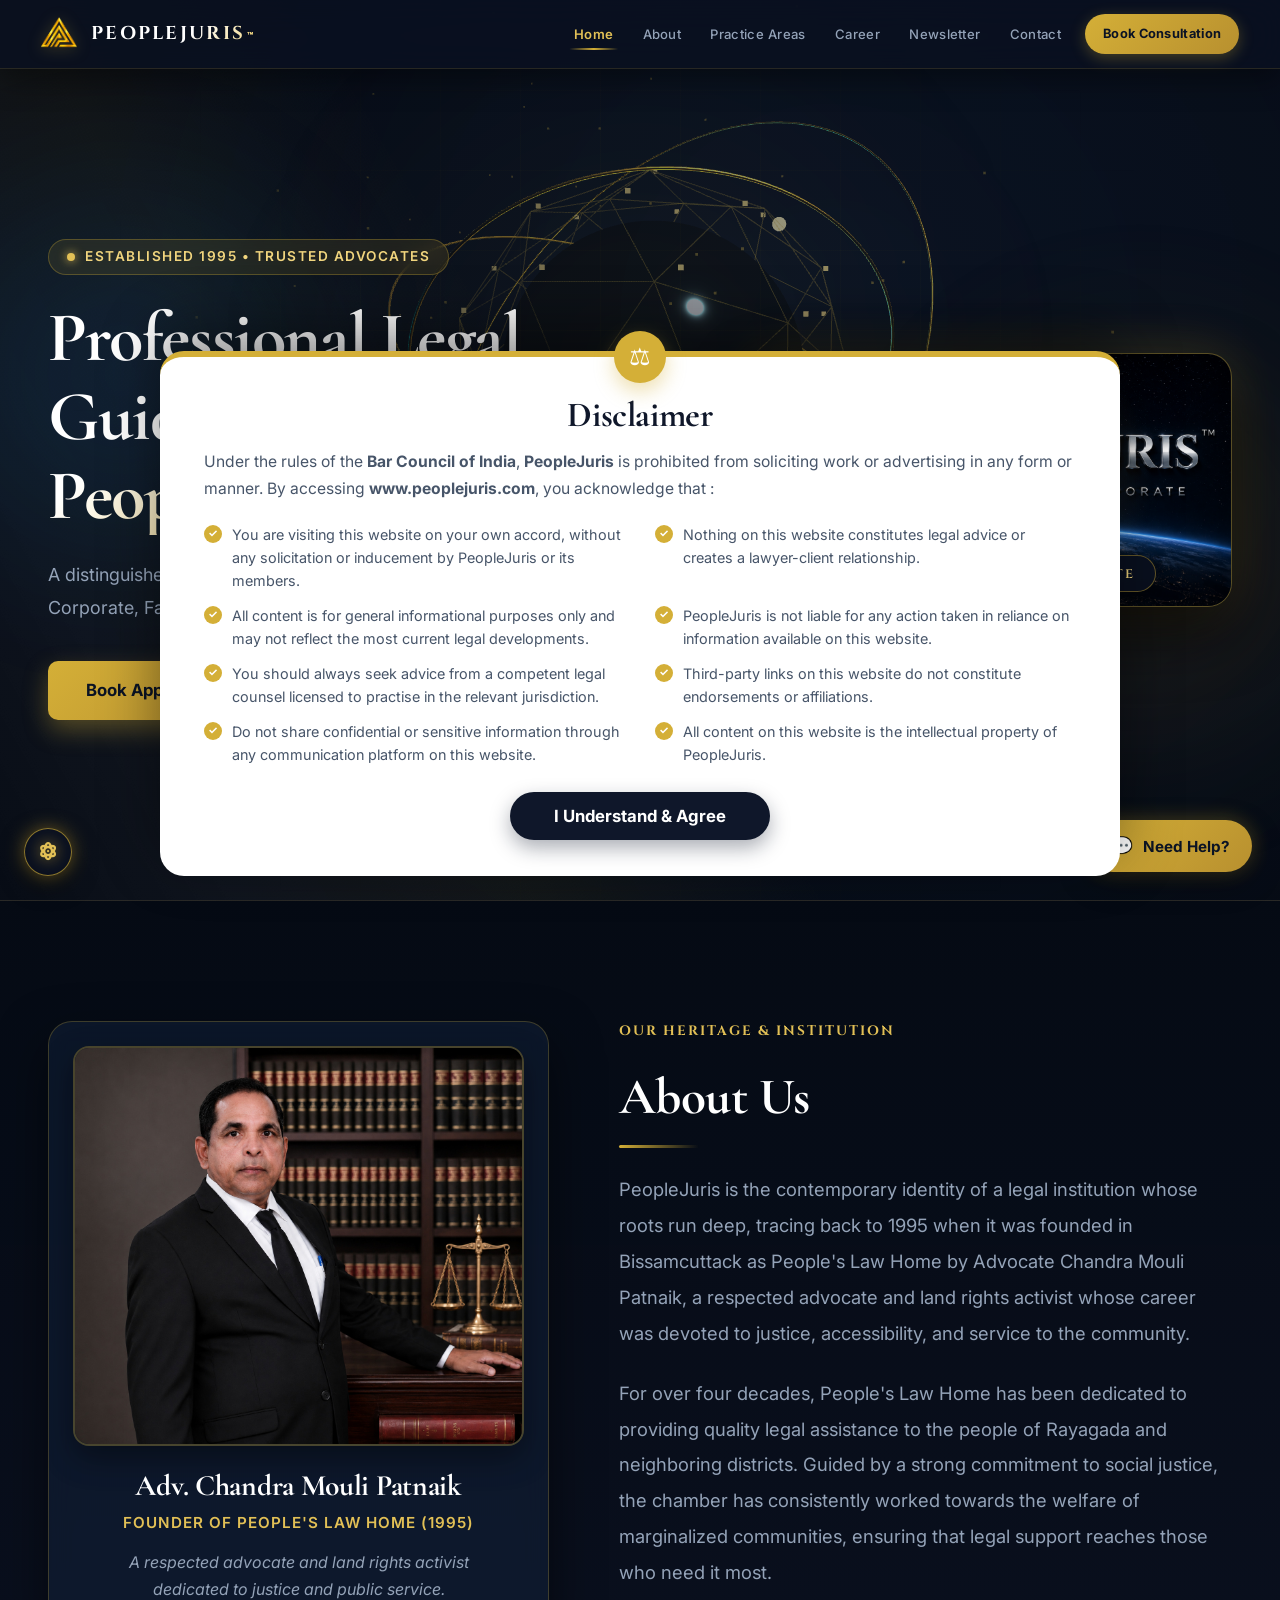
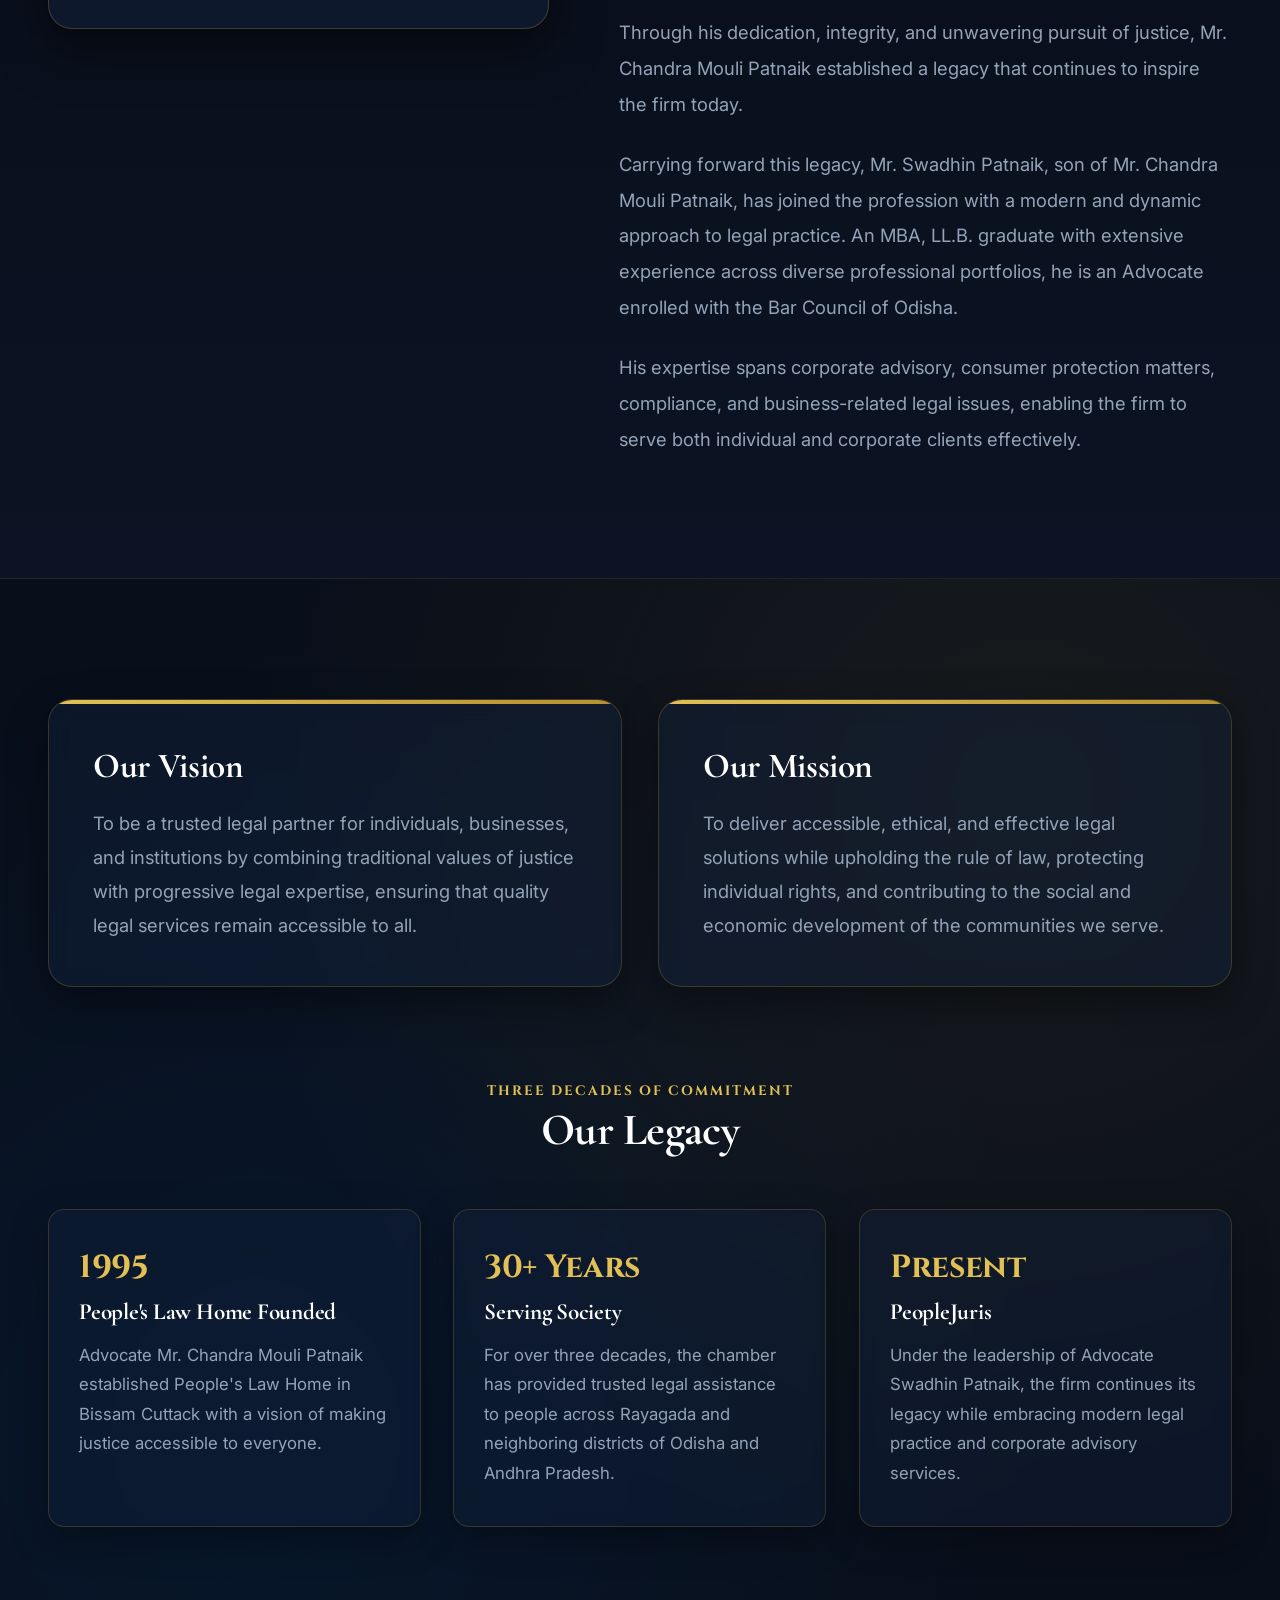
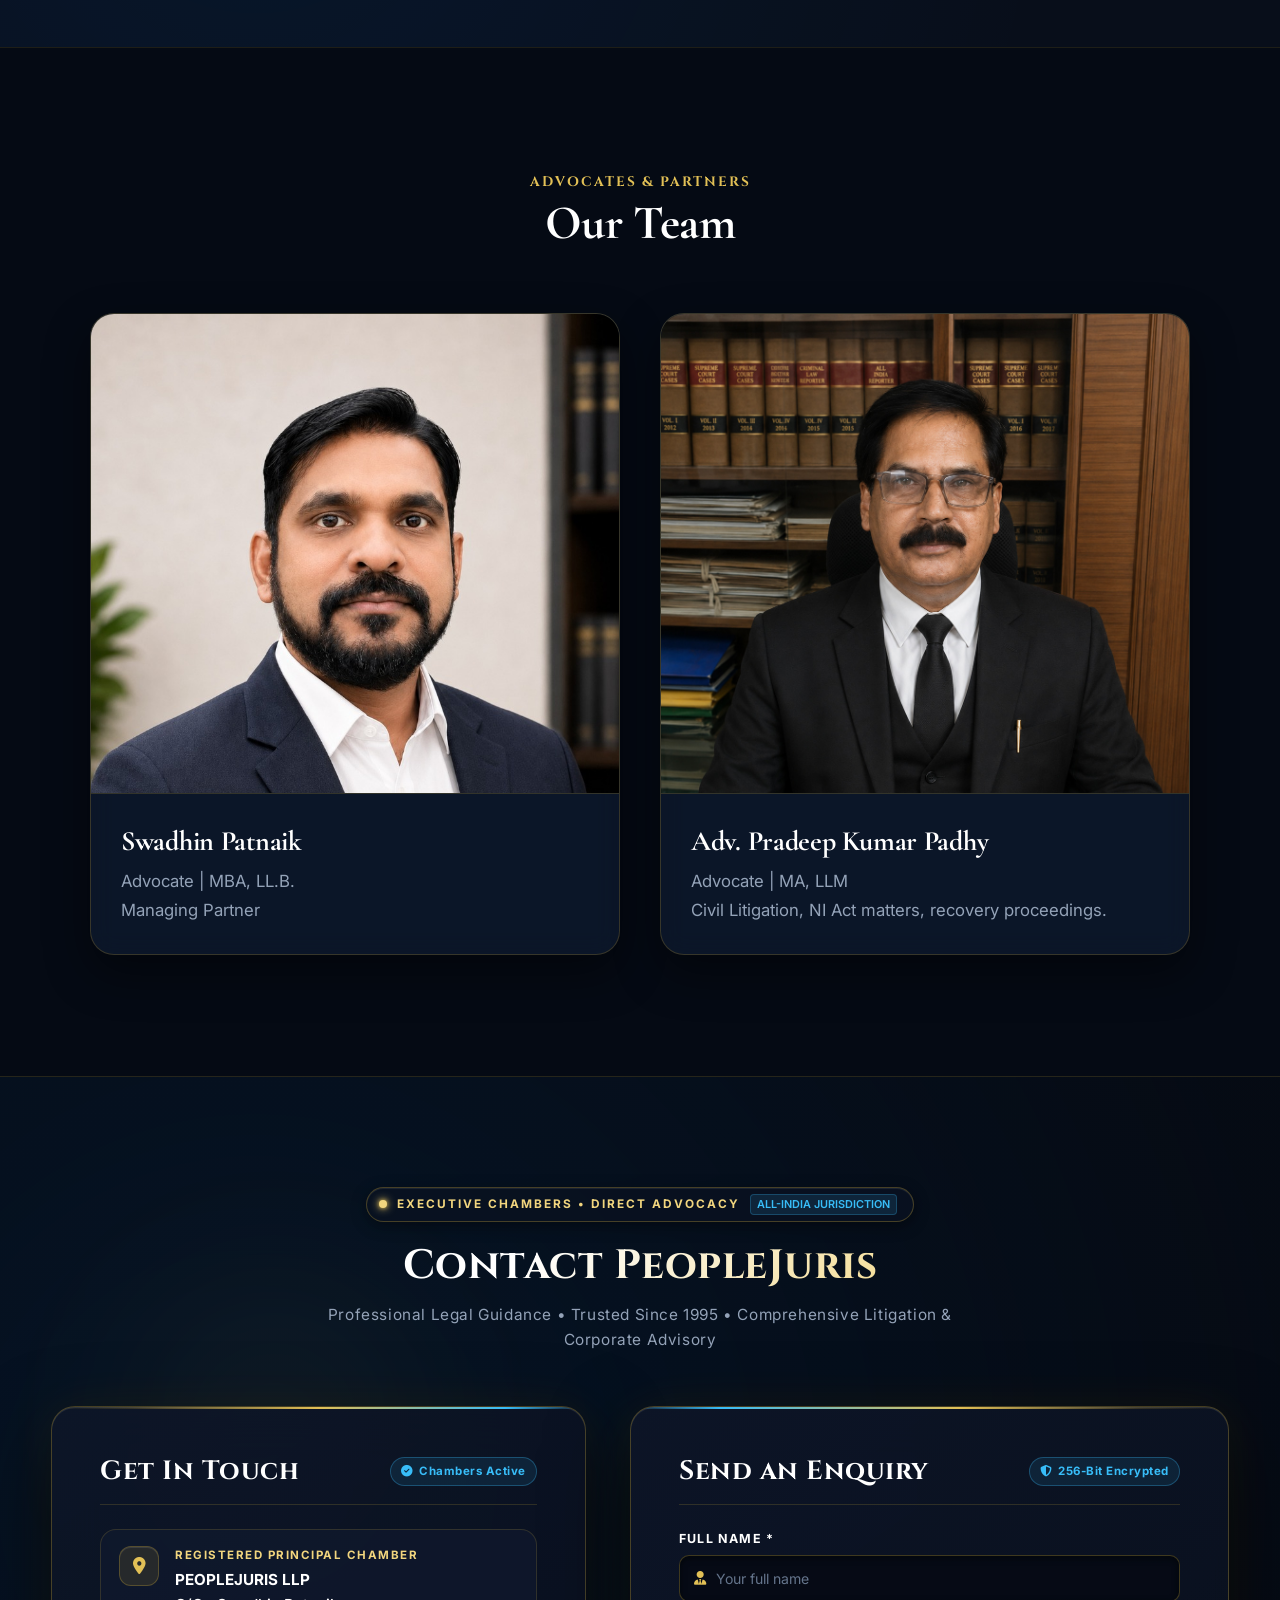
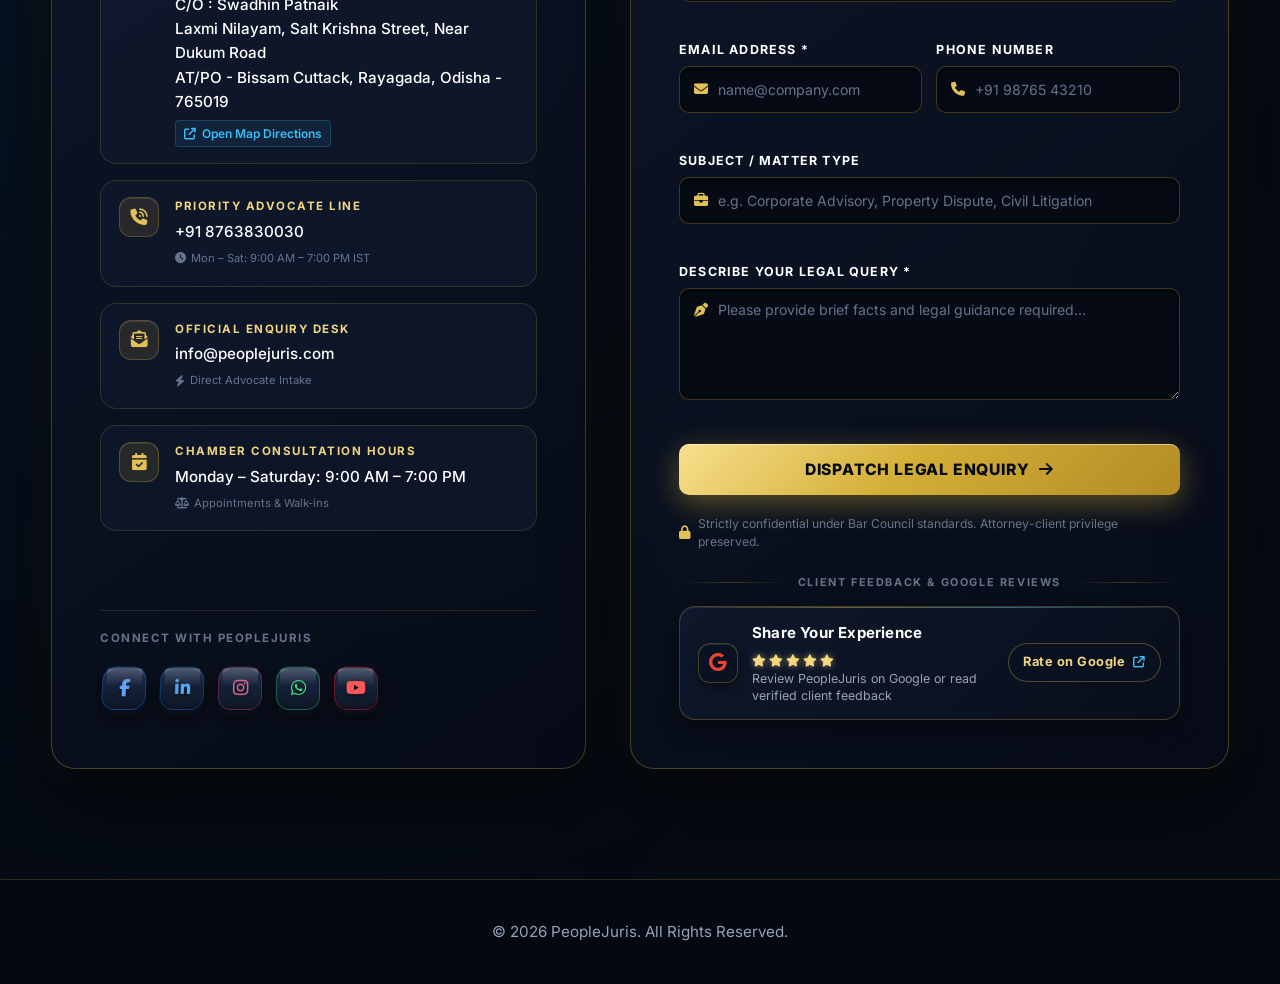
==== commit 5fdef352: "feat(ui): update PeopleJuris website layout and responsiveness" ====
--- a/index.html
+++ b/index.html
@@ -243,65 +243,129 @@
             </div>
         </section>
 
-        <!-- Contact Section -->
+        <!-- Modern Advanced-Tech Contact Section -->
         <section id="contact" class="contact">
+            <!-- Background Ambient Glow Orbs -->
+            <div class="tech-glow-orb orb-gold" aria-hidden="true"></div>
+            <div class="tech-glow-orb orb-cyan" aria-hidden="true"></div>
+
             <div class="contact-inner">
-                <h2>Contact PeopleJuris</h2>
-                <p class="contact-title">Professional Legal Guidance • Trusted Since 1995</p>
+                <div class="contact-header-wrap">
+                    <div class="contact-hud-tag">
+                        <span class="hud-led"></span>
+                        <span class="hud-text">EXECUTIVE CHAMBERS • DIRECT ADVOCACY</span>
+                        <span class="hud-code">ALL-INDIA JURISDICTION</span>
+                    </div>
+                    <h2>Contact PeopleJuris</h2>
+                    <p class="contact-title">Professional Legal Guidance • Trusted Since 1995 • Comprehensive Litigation & Corporate Advisory</p>
+                </div>
 
                 <div class="contact-wrapper">
-                    <!-- Left Side Details -->
+                    <!-- Left Side: Executive Chamber & Channels -->
                     <div class="contact-info">
-                        <h3>Get In Touch</h3>
-
-                        <p>
-                            📍 <strong>Reg. Office Address</strong><br>
-                            PEOPLEJURIS LLP<br>
-                            C/O : Swadhin Patnaik<br>
-                            Laxmi Nilayam, Salt Krishna Street<br>
-                            Near Dukum Road <br>
-                            AT/PO - Bissam Cuttack<br>
-                            Rayagada, Odisha - 765019
-                        </p>
-
-                        <p>
-                            ☎ <strong>Phone</strong><br>
-                            +91 8763830030
-                        </p>
-
-                        <p>
-                            ✉ <strong>Email</strong><br>
-                            info@peoplejuris.com
-                        </p>
-
-                        <p>
-                            🕒 <strong>Office Hours</strong><br>
-                            Monday - Saturday<br>
-                            9:00 AM - 7:00 PM
-                        </p>
-
-                        <div class="social-icons">
-                            <a href="https://www.facebook.com/people/PeopleJuris-LLP/61592838040114/" target="_blank" rel="noopener noreferrer" aria-label="Facebook">
-                                <i class="fab fa-facebook-f"></i>
-                            </a>
-                            <a href="https://www.linkedin.com/company/peoplejuris" target="_blank" rel="noopener noreferrer" aria-label="LinkedIn">
-                                <i class="fab fa-linkedin-in"></i>
-                            </a>
-                            <a href="https://instagram.com/yourpage" target="_blank" rel="noopener noreferrer" aria-label="Instagram">
-                                <i class="fab fa-instagram"></i>
-                            </a>
-                            <a href="https://wa.me/8763830030" target="_blank" rel="noopener noreferrer" aria-label="WhatsApp">
-                                <i class="fab fa-whatsapp"></i>
-                            </a>
-                            <a href="https://youtube.com/@yourchannel" target="_blank" rel="noopener noreferrer" aria-label="YouTube">
-                                <i class="fab fa-youtube"></i>
-                            </a>
-                        </div>
-                    </div>
-
-                    <!-- Right Side Enquiry Form -->
+                        <div class="card-header-bar">
+                            <h3>Get In Touch</h3>
+                            <span class="chamber-status-badge"><i class="fas fa-circle-check"></i> Chambers Active</span>
+                        </div>
+
+                        <div class="contact-channels">
+                            <!-- Channel 1: Principal Chamber Address -->
+                            <div class="channel-card">
+                                <div class="channel-icon">
+                                    <i class="fas fa-location-dot"></i>
+                                </div>
+                                <div class="channel-body">
+                                    <div class="channel-label">REGISTERED PRINCIPAL CHAMBER</div>
+                                    <div class="channel-value">
+                                        <strong>PEOPLEJURIS LLP</strong><br>
+                                        C/O : Swadhin Patnaik<br>
+                                        Laxmi Nilayam, Salt Krishna Street, Near Dukum Road<br>
+                                        AT/PO - Bissam Cuttack, Rayagada, Odisha - 765019
+                                    </div>
+                                    <a href="https://maps.google.com/?q=PeopleJuris+LLP+Bissam+Cuttack+Rayagada" target="_blank" rel="noopener noreferrer" class="channel-action-link">
+                                        <i class="fas fa-arrow-up-right-from-square"></i> Open Map Directions
+                                    </a>
+                                </div>
+                            </div>
+
+                            <!-- Channel 2: Telephone Line -->
+                            <div class="channel-card">
+                                <div class="channel-icon">
+                                    <i class="fas fa-phone-volume"></i>
+                                </div>
+                                <div class="channel-body">
+                                    <div class="channel-label">PRIORITY ADVOCATE LINE</div>
+                                    <div class="channel-value">
+                                        <a href="tel:+918763830030">+91 8763830030</a>
+                                    </div>
+                                    <div class="channel-meta-pill">
+                                        <i class="fas fa-clock"></i> Mon – Sat: 9:00 AM – 7:00 PM IST
+                                    </div>
+                                </div>
+                            </div>
+
+                            <!-- Channel 3: Email Desk -->
+                            <div class="channel-card">
+                                <div class="channel-icon">
+                                    <i class="fas fa-envelope-open-text"></i>
+                                </div>
+                                <div class="channel-body">
+                                    <div class="channel-label">OFFICIAL ENQUIRY DESK</div>
+                                    <div class="channel-value">
+                                        <a href="mailto:info@peoplejuris.com">info@peoplejuris.com</a>
+                                    </div>
+                                    <div class="channel-meta-pill">
+                                        <i class="fas fa-bolt"></i> Direct Advocate Intake
+                                    </div>
+                                </div>
+                            </div>
+
+                            <!-- Channel 4: Chamber Hours -->
+                            <div class="channel-card">
+                                <div class="channel-icon">
+                                    <i class="fas fa-calendar-check"></i>
+                                </div>
+                                <div class="channel-body">
+                                    <div class="channel-label">CHAMBER CONSULTATION HOURS</div>
+                                    <div class="channel-value">
+                                        Monday – Saturday: 9:00 AM – 7:00 PM
+                                    </div>
+                                    <div class="channel-meta-pill">
+                                        <i class="fas fa-scale-balanced"></i> Appointments & Walk-ins
+                                    </div>
+                                </div>
+                            </div>
+                        </div>
+
+                        <!-- Social Channels -->
+                        <div class="contact-social-section">
+                            <div class="social-bar-label">CONNECT WITH PEOPLEJURIS</div>
+                            <div class="social-icons">
+                                <a href="https://www.facebook.com/people/PeopleJuris-LLP/61592838040114/" target="_blank" rel="noopener noreferrer" class="social-3d-btn social-fb" aria-label="Facebook">
+                                    <i class="fab fa-facebook-f"></i>
+                                </a>
+                                <a href="https://www.linkedin.com/company/peoplejuris" target="_blank" rel="noopener noreferrer" class="social-3d-btn social-li" aria-label="LinkedIn">
+                                    <i class="fab fa-linkedin-in"></i>
+                                </a>
+                                <a href="https://instagram.com/yourpage" target="_blank" rel="noopener noreferrer" class="social-3d-btn social-ig" aria-label="Instagram">
+                                    <i class="fab fa-instagram"></i>
+                                </a>
+                                <a href="https://wa.me/918763830030" target="_blank" rel="noopener noreferrer" class="social-3d-btn social-wa" aria-label="WhatsApp">
+                                    <i class="fab fa-whatsapp"></i>
+                                </a>
+                                <a href="https://youtube.com/@yourchannel" target="_blank" rel="noopener noreferrer" class="social-3d-btn social-yt" aria-label="YouTube">
+                                    <i class="fab fa-youtube"></i>
+                                </a>
+                            </div>
+                        </div>
+                    </div>
+
+                    <!-- Right Side: Encrypted Client Intake Form -->
                     <div class="contact-form">
-                        <h3>Send an Enquiry</h3>
+                        <div class="card-header-bar">
+                            <h3>Send an Enquiry</h3>
+                            <span class="chamber-status-badge"><i class="fas fa-shield-halved"></i> 256-Bit Encrypted</span>
+                        </div>
 
                         <form action="https://submitkit.dev/api/f/cmvuvjob0001fspvgwd9786me" method="POST">
                             <input type="hidden" name="_subject" value="New Website Contact Enquiry - PeopleJuris">
@@ -309,31 +373,94 @@
 
                             <div class="form-group">
                                 <label for="contactName">Full Name *</label>
-                                <input type="text" id="contactName" name="Name" placeholder="Full Name" required>
+                                <div class="form-input-shell">
+                                    <i class="fas fa-user-tie shell-icon"></i>
+                                    <input type="text" id="contactName" name="Name" placeholder="Your full name" required autocomplete="name">
+                                </div>
+                            </div>
+
+                            <div class="form-grid-duo">
+                                <div class="form-group">
+                                    <label for="contactEmail">Email Address *</label>
+                                    <div class="form-input-shell">
+                                        <i class="fas fa-envelope shell-icon"></i>
+                                        <input type="email" id="contactEmail" name="Email" placeholder="name@company.com" required autocomplete="email">
+                                    </div>
+                                </div>
+
+                                <div class="form-group">
+                                    <label for="contactPhone">Phone Number</label>
+                                    <div class="form-input-shell">
+                                        <i class="fas fa-phone shell-icon"></i>
+                                        <input type="tel" id="contactPhone" name="Phone" placeholder="+91 98765 43210" autocomplete="tel">
+                                    </div>
+                                </div>
                             </div>
 
                             <div class="form-group">
-                                <label for="contactEmail">Email Address *</label>
-                                <input type="email" id="contactEmail" name="Email" placeholder="Email Address" required>
-                            </div>
-
-                            <div class="form-group">
-                                <label for="contactPhone">Phone Number</label>
-                                <input type="tel" id="contactPhone" name="Phone" placeholder="Phone Number">
-                            </div>
-
-                            <div class="form-group">
-                                <label for="contactSubject">Subject</label>
-                                <input type="text" id="contactSubject" name="Subject" placeholder="Subject">
+                                <label for="contactSubject">Subject / Matter Type</label>
+                                <div class="form-input-shell">
+                                    <i class="fas fa-briefcase shell-icon"></i>
+                                    <input type="text" id="contactSubject" name="Subject" placeholder="e.g. Corporate Advisory, Property Dispute, Civil Litigation">
+                                </div>
                             </div>
 
                             <div class="form-group">
                                 <label for="contactMessage">Describe your legal query *</label>
-                                <textarea id="contactMessage" rows="5" name="Message" placeholder="Describe your legal query" required></textarea>
-                            </div>
-
-                            <button type="submit">Send Enquiry</button>
+                                <div class="form-input-shell textarea-shell">
+                                    <i class="fas fa-pen-nib shell-icon"></i>
+                                    <textarea id="contactMessage" rows="4" name="Message" placeholder="Please provide brief facts and legal guidance required..." required></textarea>
+                                </div>
+                            </div>
+
+                            <button type="submit" class="contact-submit-btn">
+                                <span class="btn-shimmer"></span>
+                                <span class="btn-content">
+                                    <span>Dispatch Legal Enquiry</span>
+                                    <i class="fas fa-arrow-right"></i>
+                                </span>
+                            </button>
+
+                            <p class="contact-form-disclaimer">
+                                <i class="fas fa-lock"></i> Strictly confidential under Bar Council standards. Attorney-client privilege preserved.
+                            </p>
                         </form>
+
+                        <!-- Interactive Google Review & Client Feedback Station -->
+                        <div class="feedback-station">
+                            <div class="feedback-divider">
+                                <span>CLIENT FEEDBACK & GOOGLE REVIEWS</span>
+                            </div>
+
+                            <a href="https://www.google.com/search?q=peoplejuris&amp;rlz=1C1VDKB_enIN1110IN1110&amp;oq=pe&amp;gs_lcrp=EgZjaHJvbWUqCAgAEEUYJxg7MggIABBFGCcYOzIGCAEQRRg5MgoIAhAAGLEDGIAEMgoIAxAAGLEDGIAEMgcIBBAAGIAEMgYIBRBFGDwyBggGEEUYPTIGCAcQRRg90gEIMTUwNGowajeoAgiwAgE&amp;sourceid=chrome&amp;source=chrome.ob&amp;ie=UTF-8#lrd=0x3a24ab2ebac8755d:0x756edcd3cd82cfd,1,,,,"
+                               target="_blank"
+                               rel="noopener noreferrer"
+                               class="feedback-interactive-card"
+                               aria-label="Leave feedback for PeopleJuris on Google Reviews">
+                                <div class="feedback-card-left">
+                                    <div class="google-badge-icon">
+                                        <i class="fab fa-google"></i>
+                                    </div>
+                                    <div class="feedback-text-wrap">
+                                        <div class="feedback-headline">
+                                            <span>Share Your Experience</span>
+                                            <div class="feedback-stars">
+                                                <i class="fas fa-star"></i>
+                                                <i class="fas fa-star"></i>
+                                                <i class="fas fa-star"></i>
+                                                <i class="fas fa-star"></i>
+                                                <i class="fas fa-star"></i>
+                                            </div>
+                                        </div>
+                                        <p class="feedback-subtext">Review PeopleJuris on Google or read verified client feedback</p>
+                                    </div>
+                                </div>
+                                <div class="feedback-action-pill">
+                                    <span>Rate on Google</span>
+                                    <i class="fas fa-arrow-up-right-from-square"></i>
+                                </div>
+                            </a>
+                        </div>
                     </div>
                 </div>
             </div>
--- a/css/style.css
+++ b/css/style.css
@@ -170,17 +170,18 @@
   backdrop-filter: var(--pj-glass-blur);
   -webkit-backdrop-filter: var(--pj-glass-blur);
   border-bottom: 1px solid rgba(212, 175, 55, 0.15);
-  padding: 16px 48px;
+  padding: 14px clamp(18px, 3.2vw, 48px);
   display: flex;
   justify-content: space-between;
   align-items: center;
+  gap: clamp(12px, 1.8vw, 28px);
   transition: transform var(--pj-transition-normal), background var(--pj-transition-normal), box-shadow var(--pj-transition-normal);
   box-shadow: 0 10px 30px rgba(0, 0, 0, 0.4);
 }
 
 nav.nav-scrolled {
   background: rgba(8, 14, 26, 0.96);
-  padding: 12px 48px;
+  padding: 10px clamp(18px, 3.2vw, 48px);
   box-shadow: 0 12px 35px rgba(0, 0, 0, 0.6);
   border-bottom-color: rgba(212, 175, 55, 0.25);
 }
@@ -192,17 +193,21 @@
 .logo {
   display: flex;
   align-items: center;
-  gap: 14px;
+  gap: clamp(10px, 1.2vw, 14px);
   text-decoration: none;
   z-index: 1001;
+  flex-shrink: 0;
+  white-space: nowrap;
+  min-width: max-content;
 }
 
 .logo img {
-  width: 44px;
-  height: 44px;
+  width: clamp(36px, 2.8vw, 44px);
+  height: clamp(36px, 2.8vw, 44px);
   object-fit: contain;
   filter: drop-shadow(0 2px 8px rgba(212, 175, 55, 0.35));
   transition: transform var(--pj-transition-fast);
+  flex-shrink: 0;
 }
 
 .logo:hover img {
@@ -211,14 +216,17 @@
 
 .logo span {
   font-family: var(--pj-font-brand);
-  font-size: 1.45rem;
+  font-size: clamp(1.15rem, 1.45vw, 1.45rem);
   font-weight: 700;
-  letter-spacing: 2.5px;
+  letter-spacing: clamp(1.4px, 0.18vw, 2.5px);
   text-transform: uppercase;
   color: #ffffff;
   background: linear-gradient(135deg, #ffffff 60%, var(--pj-gold-300));
   -webkit-background-clip: text;
   -webkit-text-fill-color: transparent;
+  white-space: nowrap;
+  display: inline-flex;
+  align-items: baseline;
 }
 
 .logo .tm-mark {
@@ -233,23 +241,30 @@
   -webkit-text-fill-color: var(--pj-gold-300);
   letter-spacing: 0;
   display: inline-block;
+  white-space: nowrap;
 }
 
 nav ul {
   display: flex;
   align-items: center;
-  gap: 32px;
+  gap: clamp(10px, 1.5vw, 32px);
   list-style: none;
+  flex-shrink: 1;
+}
+
+nav ul li {
+  flex-shrink: 0;
 }
 
 nav ul li a {
   font-family: var(--pj-font-body);
-  font-size: 0.95rem;
+  font-size: clamp(0.82rem, 0.95vw, 0.95rem);
   font-weight: 500;
   color: var(--pj-text-secondary);
   position: relative;
-  padding: 8px 4px;
+  padding: 8px clamp(3px, 0.4vw, 6px);
   letter-spacing: 0.3px;
+  white-space: nowrap;
   transition: color var(--pj-transition-fast);
 }
 
@@ -287,12 +302,14 @@
   background: linear-gradient(135deg, var(--pj-gold-500), var(--pj-gold-600));
   color: #0b1324 !important;
   font-family: var(--pj-font-body);
-  font-size: 0.9rem !important;
+  font-size: clamp(0.8rem, 0.9vw, 0.9rem) !important;
   font-weight: 700 !important;
-  padding: 10px 22px !important;
+  padding: clamp(8px, 0.8vw, 10px) clamp(14px, 1.4vw, 22px) !important;
   border-radius: var(--pj-radius-pill);
   box-shadow: 0 4px 15px rgba(212, 175, 55, 0.3);
   transition: transform var(--pj-transition-fast), box-shadow var(--pj-transition-fast) !important;
+  white-space: nowrap;
+  flex-shrink: 0;
 }
 
 .nav-cta::after {
@@ -395,7 +412,7 @@
 .bg-grid-overlay {
   position: absolute;
   inset: 0;
-  background-image: 
+  background-image:
     linear-gradient(rgba(212, 175, 55, 0.03) 1px, transparent 1px),
     linear-gradient(90deg, rgba(212, 175, 55, 0.03) 1px, transparent 1px);
   background-size: 80px 80px;
@@ -416,7 +433,7 @@
   align-items: center;
   justify-content: center;
   padding: 140px 48px 80px;
-  background: 
+  background:
     radial-gradient(circle at 50% 30%, rgba(19, 34, 61, 0.6) 0%, rgba(6, 11, 20, 0.98) 75%),
     var(--pj-navy-950);
   overflow: hidden;
@@ -512,7 +529,7 @@
   border-radius: var(--pj-radius-xl);
   background: #070d18;
   border: 1px solid rgba(212, 175, 55, 0.4);
-  box-shadow: 
+  box-shadow:
     0 25px 60px rgba(0, 0, 0, 0.7),
     0 0 50px rgba(212, 175, 55, 0.22),
     inset 0 1px 2px rgba(255, 255, 255, 0.18);
@@ -702,7 +719,7 @@
    -------------------------------------------------------------------------- */
 .about {
   position: relative;
-  background: 
+  background:
     linear-gradient(180deg, var(--pj-navy-950) 0%, #0d1629 100%);
   padding: 120px 48px;
   border-top: 1px solid rgba(212, 175, 55, 0.15);
@@ -827,7 +844,7 @@
    -------------------------------------------------------------------------- */
 .about-values {
   position: relative;
-  background: 
+  background:
     radial-gradient(circle at 80% 20%, rgba(212, 175, 55, 0.08) 0%, transparent 60%),
     radial-gradient(circle at 20% 80%, rgba(0, 132, 255, 0.08) 0%, transparent 60%),
     #080e1a;
@@ -1025,7 +1042,7 @@
    -------------------------------------------------------------------------- */
 .practice-hero {
   position: relative;
-  background: 
+  background:
     linear-gradient(rgba(6, 11, 20, 0.85), rgba(6, 11, 20, 0.94)),
     url("../images/careerback.jpg");
   background-size: cover;
@@ -1050,7 +1067,7 @@
 
 .legal-services {
   position: relative;
-  background: 
+  background:
     radial-gradient(circle at 50% 15%, rgba(13, 22, 41, 0.75) 0%, rgba(6, 11, 20, 0.94) 75%),
     #060b14 !important;
   padding: 100px 48px;
@@ -1166,47 +1183,367 @@
   gap: 12px;
 }
 
-/* Why Choose PeopleJuris Grid */
+/* ==========================================================================
+   WHY CHOOSE PEOPLEJURIS — MODERN INTERACTIVE INSTITUTIONAL SHOWCASE
+   ========================================================================== */
 .why {
-  background: rgba(6, 11, 20, 0.9) !important;
-  padding: 100px 48px;
+  position: relative;
+  background: radial-gradient(circle at 50% 0%, rgba(17, 28, 51, 0.7) 0%, rgba(6, 11, 20, 0.96) 75%) !important;
+  padding: 100px 32px 110px;
+  border-top: 1px solid rgba(212, 175, 55, 0.16);
+  border-bottom: 1px solid rgba(212, 175, 55, 0.12);
+  overflow: hidden;
+  z-index: 10;
+}
+
+.why-inner {
+  max-width: 1240px;
+  margin: 0 auto;
+  position: relative;
+  z-index: 2;
+}
+
+.why-header-wrap {
   text-align: center;
-  border-top: 1px solid rgba(212, 175, 55, 0.12);
-}
-
-.why h2 {
-  font-size: 2.8rem;
-  color: #ffffff;
-  margin-bottom: 50px;
+  max-width: 820px;
+  margin: 0 auto 55px;
+}
+
+.why-header-wrap h2 {
+  font-family: var(--pj-font-brand);
+  font-size: clamp(2.2rem, 3.4vw, 3.1rem);
+  font-weight: 700;
+  color: #ffffff;
+  margin: 16px 0 14px;
+  letter-spacing: -0.5px;
+  text-shadow: 0 4px 18px rgba(0, 0, 0, 0.7);
+}
+
+.why-subtext {
+  font-family: var(--pj-font-body);
+  font-size: 1.02rem;
+  color: var(--pj-text-secondary);
+  line-height: 1.65;
+  margin: 0;
 }
 
 .why-grid {
-  max-width: 1200px;
-  margin: 0 auto;
   display: grid;
   grid-template-columns: repeat(4, 1fr);
-  gap: 24px;
-}
-
-.why-grid > div {
-  background: rgba(19, 34, 61, 0.5);
-  border: 1px solid rgba(212, 175, 55, 0.22);
-  border-radius: var(--pj-radius-lg);
-  padding: 30px 20px;
-  color: #ffffff;
+  gap: 22px;
+  margin-bottom: 45px;
+}
+
+/* Advantage Card */
+.why-card {
+  position: relative;
+  background: linear-gradient(145deg, rgba(16, 26, 46, 0.82) 0%, rgba(9, 15, 27, 0.92) 100%);
+  border: 1px solid rgba(212, 175, 55, 0.24);
+  border-radius: var(--pj-radius-xl);
+  padding: 26px 22px 22px;
+  display: flex;
+  flex-direction: column;
+  overflow: hidden;
+  box-shadow: 0 12px 32px rgba(0, 0, 0, 0.45), inset 0 1px 0 rgba(255, 255, 255, 0.08);
+  transition: transform 0.3s cubic-bezier(0.16, 1, 0.3, 1),
+              border-color 0.3s ease,
+              box-shadow 0.3s ease,
+              background 0.3s ease;
+  cursor: default;
+}
+
+.why-card-laser {
+  position: absolute;
+  top: 0;
+  left: 0;
+  width: 45px;
+  height: 2px;
+  background: linear-gradient(90deg, var(--pj-gold-400), #38bdf8);
+  transition: width 0.4s cubic-bezier(0.16, 1, 0.3, 1), opacity 0.3s ease;
+  opacity: 0.85;
+}
+
+.why-card:hover {
+  transform: translateY(-6px);
+  border-color: #38bdf8;
+  background: linear-gradient(145deg, rgba(22, 36, 64, 0.92) 0%, rgba(12, 21, 38, 0.97) 100%);
+  box-shadow:
+    0 18px 45px rgba(0, 0, 0, 0.6),
+    0 0 25px rgba(56, 189, 248, 0.22),
+    inset 0 0 15px rgba(212, 175, 55, 0.08);
+}
+
+.why-card:hover .why-card-laser {
+  width: 100%;
+  opacity: 1;
+}
+
+.why-card-top {
+  display: flex;
+  justify-content: space-between;
+  align-items: center;
+  margin-bottom: 16px;
+}
+
+.why-card-metric {
+  display: inline-flex;
+  align-items: baseline;
+  gap: 5px;
+}
+
+.metric-num {
+  font-family: var(--pj-font-brand);
+  font-size: 1.65rem;
+  font-weight: 700;
+  color: #ffffff;
+  line-height: 1;
+  letter-spacing: -0.5px;
+}
+
+.metric-plus {
+  color: var(--pj-gold-300);
   font-size: 1.15rem;
+  font-weight: 800;
+  margin-left: 1px;
+}
+
+.metric-unit {
+  font-family: var(--pj-font-body);
+  font-size: 0.68rem;
+  font-weight: 800;
+  color: var(--pj-text-muted);
+  letter-spacing: 1.2px;
+  text-transform: uppercase;
+}
+
+.why-card-icon {
+  width: 42px;
+  height: 42px;
+  border-radius: 12px;
+  display: flex;
+  align-items: center;
+  justify-content: center;
+  font-size: 1.05rem;
+  flex-shrink: 0;
+  box-shadow: 0 4px 14px rgba(0, 0, 0, 0.4), inset 0 1px 0 rgba(255, 255, 255, 0.12);
+  transition: transform 0.3s ease, box-shadow 0.3s ease;
+}
+
+.icon-gold {
+  background: rgba(212, 175, 55, 0.12);
+  border: 1px solid rgba(212, 175, 55, 0.35);
+  color: var(--pj-gold-400);
+}
+
+.icon-cyan {
+  background: rgba(56, 189, 248, 0.12);
+  border: 1px solid rgba(56, 189, 248, 0.35);
+  color: #38bdf8;
+}
+
+.icon-amber {
+  background: rgba(245, 158, 11, 0.12);
+  border: 1px solid rgba(245, 158, 11, 0.35);
+  color: #fbbf24;
+}
+
+.icon-emerald {
+  background: rgba(16, 185, 129, 0.12);
+  border: 1px solid rgba(16, 185, 129, 0.35);
+  color: #34d399;
+}
+
+.why-card:hover .why-card-icon {
+  transform: scale(1.08) rotate(4deg);
+  box-shadow: 0 0 16px rgba(56, 189, 248, 0.35);
+}
+
+.why-card h3 {
+  font-family: var(--pj-font-body);
+  font-size: 1.05rem;
+  font-weight: 700;
+  color: #ffffff;
+  margin: 0 0 8px 0;
+  line-height: 1.35;
+  letter-spacing: 0.2px;
+}
+
+.why-card p {
+  font-family: var(--pj-font-body);
+  font-size: 0.84rem;
+  color: var(--pj-text-secondary);
+  line-height: 1.55;
+  margin: 0 0 16px 0;
+  flex: 1;
+}
+
+.why-card-tags {
+  display: flex;
+  flex-wrap: wrap;
+  gap: 6px;
+  margin-bottom: 16px;
+}
+
+.adv-tag {
+  display: inline-flex;
+  align-items: center;
+  gap: 5px;
+  font-family: var(--pj-font-body);
+  font-size: 0.72rem;
   font-weight: 600;
-  display: flex;
-  align-items: center;
-  justify-content: center;
-  gap: 10px;
-  box-shadow: 0 10px 25px rgba(0, 0, 0, 0.3);
-  transition: transform var(--pj-transition-fast), border-color var(--pj-transition-fast);
-}
-
-.why-grid > div:hover {
-  transform: translateY(-4px);
-  border-color: var(--pj-gold-400);
+  color: var(--pj-text-muted);
+  background: rgba(10, 18, 34, 0.85);
+  border: 1px solid rgba(212, 175, 55, 0.16);
+  padding: 4px 8px;
+  border-radius: var(--pj-radius-pill);
+}
+
+.adv-tag i {
+  color: var(--pj-gold-400);
+  font-size: 0.65rem;
+}
+
+.why-card-footer {
+  display: flex;
+  align-items: center;
+  justify-content: space-between;
+  padding-top: 12px;
+  border-top: 1px solid rgba(212, 175, 55, 0.14);
+}
+
+.why-status {
+  display: inline-flex;
+  align-items: center;
+  gap: 6px;
+  font-family: var(--pj-font-body);
+  font-size: 0.74rem;
+  font-weight: 600;
+  color: var(--pj-text-muted);
+  letter-spacing: 0.3px;
+}
+
+.why-arrow {
+  color: var(--pj-text-muted);
+  font-size: 0.8rem;
+  transition: transform var(--pj-transition-fast), color var(--pj-transition-fast);
+}
+
+.why-card:hover .why-arrow {
+  transform: translateX(4px);
+  color: #38bdf8;
+}
+
+/* Interactive Consultation Action Deck */
+.why-cta-banner {
+  display: flex;
+  align-items: center;
+  justify-content: space-between;
+  gap: 28px;
+  background: linear-gradient(135deg, rgba(20, 32, 57, 0.8) 0%, rgba(10, 16, 29, 0.92) 100%);
+  border: 1px solid rgba(212, 175, 55, 0.3);
+  border-radius: var(--pj-radius-xl);
+  padding: 28px 34px;
+  box-shadow: 0 14px 35px rgba(0, 0, 0, 0.5), inset 0 1px 0 rgba(255, 255, 255, 0.1);
+  position: relative;
+  overflow: hidden;
+}
+
+.why-cta-banner::before {
+  content: "";
+  position: absolute;
+  top: 0;
+  left: 0;
+  right: 0;
+  height: 1px;
+  background: linear-gradient(90deg, transparent, rgba(212, 175, 55, 0.45), rgba(56, 189, 248, 0.45), transparent);
+}
+
+.why-cta-content {
+  flex: 1;
+}
+
+.why-cta-badge {
+  display: inline-flex;
+  align-items: center;
+  gap: 7px;
+  background: rgba(10, 18, 34, 0.75);
+  border: 1px solid rgba(212, 175, 55, 0.25);
+  padding: 4px 10px;
+  border-radius: var(--pj-radius-pill);
+  font-family: var(--pj-font-body);
+  font-size: 0.68rem;
+  font-weight: 700;
+  letter-spacing: 1px;
+  color: var(--pj-gold-300);
+  margin-bottom: 10px;
+}
+
+.why-cta-badge i {
+  color: #38bdf8;
+  font-size: 0.72rem;
+}
+
+.why-cta-content h3 {
+  font-family: var(--pj-font-brand);
+  font-size: clamp(1.2rem, 1.8vw, 1.55rem);
+  color: #ffffff;
+  margin: 0 0 6px 0;
+  letter-spacing: -0.3px;
+}
+
+.why-cta-content p {
+  font-family: var(--pj-font-body);
+  font-size: 0.88rem;
+  color: var(--pj-text-secondary);
+  margin: 0;
+  line-height: 1.5;
+}
+
+.why-cta-actions {
+  display: flex;
+  align-items: center;
+  gap: 14px;
+  flex-shrink: 0;
+}
+
+.why-cta-btn {
+  display: inline-flex;
+  align-items: center;
+  gap: 9px;
+  padding: 12px 22px;
+  border-radius: var(--pj-radius-pill);
+  font-family: var(--pj-font-body);
+  font-size: 0.88rem;
+  font-weight: 700;
+  text-decoration: none;
+  transition: all var(--pj-transition-fast);
+  white-space: nowrap;
+}
+
+.btn-cta-primary {
+  background: linear-gradient(135deg, var(--pj-gold-400), var(--pj-gold-500));
+  color: var(--pj-navy-950);
+  box-shadow: 0 4px 16px rgba(212, 175, 55, 0.35);
+}
+
+.btn-cta-primary:hover {
+  transform: translateY(-2px);
+  box-shadow: 0 8px 24px rgba(212, 175, 55, 0.5);
+  filter: brightness(1.08);
+}
+
+.btn-cta-secondary {
+  background: rgba(10, 18, 34, 0.8);
+  border: 1px solid rgba(212, 175, 55, 0.32);
+  color: var(--pj-gold-300);
+}
+
+.btn-cta-secondary:hover {
+  transform: translateY(-2px);
+  background: rgba(19, 34, 61, 0.9);
+  border-color: #38bdf8;
+  color: #ffffff;
+  box-shadow: 0 0 16px rgba(56, 189, 248, 0.25);
 }
 
 /* --------------------------------------------------------------------------
@@ -1288,7 +1625,7 @@
 /* Consultation Form Pages (free-consultation.html & paid-consultation.html) */
 .form-hero {
   position: relative;
-  background: 
+  background:
     linear-gradient(rgba(6, 11, 20, 0.85), rgba(6, 11, 20, 0.95)),
     url("../images/careerback.jpg");
   background-size: cover;
@@ -1424,7 +1761,7 @@
 
 /* Preserve sleek dark input styling during browser autofill */
 input:-webkit-autofill,
-input:-webkit-autofill:hover, 
+input:-webkit-autofill:hover,
 input:-webkit-autofill:focus,
 input:-webkit-autofill:active {
   -webkit-box-shadow: 0 0 0 1000px #0a1120 inset !important;
@@ -1556,7 +1893,7 @@
    -------------------------------------------------------------------------- */
 .career-hero {
   position: relative;
-  background: 
+  background:
     linear-gradient(rgba(6, 11, 20, 0.85), rgba(6, 11, 20, 0.95)),
     url("../images/careerback.jpg");
   background-size: cover;
@@ -1838,14 +2175,23 @@
 }
 
 .page-btn {
+  display: inline-flex;
+  align-items: center;
+  justify-content: center;
+  min-width: 130px;
+  height: 42px;
   background: rgba(19, 34, 61, 0.5);
   border: 1px solid rgba(212, 175, 55, 0.25);
   color: #ffffff;
   font-family: var(--pj-font-body);
-  font-size: 0.95rem;
-  padding: 10px 20px;
+  font-size: 0.92rem;
+  font-weight: 500;
+  padding: 10px 22px;
   border-radius: var(--pj-radius-pill);
   cursor: pointer;
+  white-space: nowrap;
+  box-sizing: border-box;
+  text-align: center;
   transition: all var(--pj-transition-fast);
 }
 
@@ -1855,8 +2201,8 @@
 }
 
 .page-number {
-  width: 40px;
-  height: 40px;
+  width: 42px;
+  height: 42px;
   display: inline-flex;
   align-items: center;
   justify-content: center;
@@ -1866,7 +2212,9 @@
   color: #ffffff;
   cursor: pointer;
   font-weight: 600;
+  font-size: 0.95rem;
   transition: all var(--pj-transition-fast);
+  box-sizing: border-box;
 }
 
 .page-number.active, .page-number:hover {
@@ -1940,139 +2288,1332 @@
   box-shadow: 0 14px 35px rgba(212, 175, 55, 0.5);
 }
 
-/* --------------------------------------------------------------------------
-   14. CONTACT SECTION & DIRECT ENQUIRY FORM
-   -------------------------------------------------------------------------- */
-.contact {
-  position: relative;
-  background: 
-    radial-gradient(circle at 10% 20%, rgba(0, 132, 255, 0.08) 0%, transparent 60%),
-    radial-gradient(circle at 90% 80%, rgba(212, 175, 55, 0.08) 0%, transparent 60%),
-    var(--pj-navy-950);
-  padding: 120px 48px;
-  border-top: 1px solid rgba(212, 175, 55, 0.15);
-}
-
-.contact-inner {
-  max-width: 1280px;
+/* ==========================================================================
+   ADVANCED-TECH UNIFIED SHOWCASE (WHY CHOOSE & LEGAL INTELLIGENCE FEED)
+   ========================================================================== */
+.newsletter-showcase-section {
+  position: relative;
+  z-index: 10;
+  padding: 100px clamp(20px, 4vw, 64px);
+  background:
+    radial-gradient(circle at 15% 25%, rgba(212, 175, 55, 0.08) 0%, transparent 55%),
+    radial-gradient(circle at 85% 75%, rgba(14, 165, 233, 0.08) 0%, transparent 60%),
+    radial-gradient(circle at 50% 50%, rgba(6, 11, 20, 0.6) 0%, rgba(4, 8, 16, 0.98) 100%);
+  border-top: 1px solid rgba(212, 175, 55, 0.16);
+  overflow: hidden;
+}
+
+/* Background Ambient Orbs */
+.tech-glow-orb {
+  position: absolute;
+  border-radius: 50%;
+  filter: blur(80px);
+  pointer-events: none;
+  z-index: 0;
+  opacity: 0.6;
+}
+
+.tech-glow-orb.orb-gold {
+  width: 420px;
+  height: 420px;
+  background: radial-gradient(circle, rgba(212, 175, 55, 0.14) 0%, transparent 70%);
+  top: 10%;
+  left: 5%;
+}
+
+.tech-glow-orb.orb-cyan {
+  width: 400px;
+  height: 400px;
+  background: radial-gradient(circle, rgba(56, 189, 248, 0.12) 0%, transparent 70%);
+  bottom: 10%;
+  right: 5%;
+}
+
+/* Master Cyber-Glass Card */
+.newsletter-unified-card {
+  position: relative;
+  z-index: 2;
+  max-width: 1240px;
   margin: 0 auto;
-}
-
-.contact h2 {
-  font-size: 3rem;
-  color: #ffffff;
-  text-align: center;
+  background: linear-gradient(145deg, rgba(14, 22, 40, 0.88) 0%, rgba(7, 12, 24, 0.94) 100%);
+  backdrop-filter: blur(28px);
+  -webkit-backdrop-filter: blur(28px);
+  border: 1px solid rgba(212, 175, 55, 0.32);
+  border-radius: 28px;
+  padding: clamp(38px, 4.5vw, 60px);
+  box-shadow:
+    0 30px 90px rgba(0, 0, 0, 0.75),
+    0 0 60px rgba(212, 175, 55, 0.09),
+    inset 0 1px 0 rgba(255, 255, 255, 0.1),
+    inset 0 0 30px rgba(212, 175, 55, 0.03);
+  display: grid;
+  grid-template-columns: 1.15fr auto 1fr;
+  align-items: stretch;
+  gap: clamp(28px, 3.5vw, 50px);
+}
+
+/* Top Holographic Laser Accent Beam */
+.tech-card-beam {
+  position: absolute;
+  top: 0;
+  left: 0;
+  right: 0;
+  height: 2px;
+  background: linear-gradient(90deg, transparent 0%, rgba(212, 175, 55, 0.3) 15%, var(--pj-gold-400) 45%, #38bdf8 80%, transparent 100%);
+  border-radius: 28px 28px 0 0;
+}
+
+.showcase-why-col,
+.showcase-form-col {
+  display: flex;
+  flex-direction: column;
+  justify-content: center;
+}
+
+/* Tech Status HUD Badges with Pulsing LEDs */
+.tech-badge-hud {
+  display: inline-flex;
+  align-items: center;
+  gap: 10px;
+  background: rgba(10, 18, 34, 0.85);
+  border: 1px solid rgba(212, 175, 55, 0.28);
+  padding: 6px 14px 6px 10px;
+  border-radius: var(--pj-radius-pill);
+  width: fit-content;
+  margin-bottom: 16px;
+  box-shadow: 0 4px 15px rgba(0, 0, 0, 0.4), inset 0 1px 0 rgba(255, 255, 255, 0.08);
+}
+
+.tech-led {
+  width: 8px;
+  height: 8px;
+  border-radius: 50%;
+  display: inline-block;
+  flex-shrink: 0;
+}
+
+.tech-led.gold-led {
+  background: #f1d57e;
+  box-shadow: 0 0 10px #f1d57e, 0 0 4px #d4af37;
+  animation: techPulseGold 2.2s infinite ease-in-out;
+}
+
+.tech-led.cyan-led {
+  background: #38bdf8;
+  box-shadow: 0 0 10px #38bdf8, 0 0 4px #0ea5e9;
+  animation: techPulseCyan 2.2s infinite ease-in-out;
+}
+
+@keyframes techPulseGold {
+  0%, 100% { opacity: 1; transform: scale(1); box-shadow: 0 0 10px #f1d57e, 0 0 4px #d4af37; }
+  50% { opacity: 0.35; transform: scale(0.85); box-shadow: 0 0 3px #d4af37; }
+}
+
+@keyframes techPulseCyan {
+  0%, 100% { opacity: 1; transform: scale(1); box-shadow: 0 0 10px #38bdf8, 0 0 4px #0ea5e9; }
+  50% { opacity: 0.35; transform: scale(0.85); box-shadow: 0 0 3px #0ea5e9; }
+}
+
+.tech-badge-hud .hud-text {
+  font-family: var(--pj-font-body);
+  font-size: 0.74rem;
+  font-weight: 700;
+  letter-spacing: 1.8px;
+  text-transform: uppercase;
+  color: var(--pj-gold-300);
+}
+
+.tech-badge-hud .hud-code {
+  font-family: var(--pj-font-body);
+  font-size: 0.68rem;
+  font-weight: 600;
+  color: #38bdf8;
+  background: rgba(56, 189, 248, 0.12);
+  border: 1px solid rgba(56, 189, 248, 0.25);
+  padding: 1px 6px;
+  border-radius: 4px;
+  letter-spacing: 0.8px;
+}
+
+/* Metallic Tech Titles */
+.tech-headline {
+  font-family: var(--pj-font-brand);
+  font-size: clamp(1.9rem, 2.5vw, 2.45rem);
+  font-weight: 700;
+  line-height: 1.25;
+  margin-bottom: 12px;
+  letter-spacing: 0.5px;
+}
+
+.tech-headline.gold-shimmer {
+  background: linear-gradient(135deg, #ffffff 40%, var(--pj-gold-300) 80%, #d4af37 100%);
+  -webkit-background-clip: text;
+  -webkit-text-fill-color: transparent;
+}
+
+.tech-headline.cyan-shimmer {
+  background: linear-gradient(135deg, #ffffff 45%, #bae6fd 80%, #38bdf8 100%);
+  -webkit-background-clip: text;
+  -webkit-text-fill-color: transparent;
+}
+
+.tech-lead-text {
+  color: var(--pj-text-secondary);
+  font-family: var(--pj-font-body);
+  font-size: 0.98rem;
+  line-height: 1.7;
+  margin-bottom: 24px;
+}
+
+/* ==========================================================================
+   FUTURISTIC TELEMETRY GRID (WHY CHOOSE PEOPLEJURIS)
+   ========================================================================== */
+.tech-telemetry-grid {
+  display: grid;
+  grid-template-columns: repeat(2, 1fr);
+  gap: 14px;
+}
+
+.telemetry-card {
+  position: relative;
+  background: rgba(17, 27, 49, 0.65);
+  border: 1px solid rgba(212, 175, 55, 0.22);
+  border-radius: var(--pj-radius-lg);
+  padding: 18px 16px;
+  overflow: hidden;
+  transition: transform var(--pj-transition-fast), border-color var(--pj-transition-fast), box-shadow var(--pj-transition-fast), background var(--pj-transition-fast);
+}
+
+.telemetry-card .card-glow-bar {
+  position: absolute;
+  top: 0;
+  left: 0;
+  width: 32px;
+  height: 2px;
+  background: linear-gradient(90deg, var(--pj-gold-400), transparent);
+  transition: width 0.35s cubic-bezier(0.16, 1, 0.3, 1), background 0.35s ease;
+}
+
+.telemetry-card:hover {
+  transform: translateY(-3px);
+  border-color: var(--pj-gold-400);
+  background: rgba(21, 35, 63, 0.85);
+  box-shadow: 0 12px 30px rgba(0, 0, 0, 0.5), 0 0 20px rgba(212, 175, 55, 0.15);
+}
+
+.telemetry-card:hover .card-glow-bar {
+  width: 100%;
+  background: linear-gradient(90deg, var(--pj-gold-400), #38bdf8);
+}
+
+.telemetry-top {
+  display: flex;
+  justify-content: space-between;
+  align-items: center;
   margin-bottom: 8px;
 }
 
-.contact-title {
-  font-size: 1.25rem;
+.telemetry-stat {
+  font-family: var(--pj-font-brand);
+  font-size: 1.75rem;
+  font-weight: 700;
+  color: #ffffff;
+  line-height: 1;
+  letter-spacing: -0.5px;
+}
+
+.telemetry-stat .stat-accent {
   color: var(--pj-gold-300);
-  text-align: center;
-  margin-bottom: 60px;
+  font-size: 1.15rem;
+  font-weight: 800;
+  margin-left: 2px;
+  vertical-align: super;
+}
+
+.telemetry-icon {
+  width: 36px;
+  height: 36px;
+  border-radius: 10px;
+  background: rgba(212, 175, 55, 0.12);
+  border: 1px solid rgba(212, 175, 55, 0.28);
+  color: var(--pj-gold-400);
+  display: flex;
+  align-items: center;
+  justify-content: center;
+  font-size: 0.95rem;
+  box-shadow: inset 0 1px 0 rgba(255, 255, 255, 0.1);
+  transition: transform var(--pj-transition-fast), color var(--pj-transition-fast), border-color var(--pj-transition-fast);
+}
+
+.telemetry-card:hover .telemetry-icon {
+  transform: scale(1.08) rotate(3deg);
+  color: #ffffff;
+  border-color: var(--pj-gold-300);
+  background: rgba(212, 175, 55, 0.25);
+}
+
+.telemetry-card h4 {
+  font-family: var(--pj-font-body);
+  font-size: 0.92rem;
+  font-weight: 700;
+  color: #ffffff;
+  margin: 0 0 4px 0;
+  line-height: 1.35;
+}
+
+.telemetry-card p {
+  font-family: var(--pj-font-body);
+  font-size: 0.79rem;
+  color: var(--pj-text-muted);
+  line-height: 1.45;
+  margin: 0;
+}
+
+/* ==========================================================================
+   INTERACTIVE CENTER TECH BEACON DIVIDER
+   ========================================================================== */
+.tech-divider-wrap {
+  display: flex;
+  flex-direction: column;
+  align-items: center;
+  justify-content: center;
+  position: relative;
+  width: 24px;
+}
+
+.tech-divider-line {
+  flex: 1;
+  width: 1px;
+  background: linear-gradient(180deg, transparent, rgba(212, 175, 55, 0.35) 20%, rgba(212, 175, 55, 0.35) 80%, transparent);
+}
+
+.tech-divider-beacon {
+  width: 28px;
+  height: 28px;
+  border-radius: 50%;
+  background: rgba(14, 22, 40, 0.95);
+  border: 1px solid var(--pj-gold-400);
+  color: var(--pj-gold-400);
+  display: flex;
+  align-items: center;
+  justify-content: center;
+  font-size: 0.75rem;
+  box-shadow: 0 0 15px rgba(212, 175, 55, 0.4), inset 0 0 6px rgba(212, 175, 55, 0.3);
+  margin: 12px 0;
+  animation: beaconGlow 3s infinite ease-in-out;
+}
+
+@keyframes beaconGlow {
+  0%, 100% { box-shadow: 0 0 15px rgba(212, 175, 55, 0.4), inset 0 0 6px rgba(212, 175, 55, 0.3); }
+  50% { box-shadow: 0 0 25px rgba(56, 189, 248, 0.5), 0 0 6px #38bdf8; border-color: #38bdf8; color: #38bdf8; }
+}
+
+/* ==========================================================================
+   ADVANCED COMMAND CONSOLE (NEWSLETTER SUBCRIPTION FORM)
+   ========================================================================== */
+.tech-subscribe-form {
+  display: flex;
+  flex-direction: column;
+  gap: 16px;
+}
+
+.tech-input-group {
+  display: flex;
+  flex-direction: column;
+  gap: 8px;
+  text-align: left;
+}
+
+.input-meta-bar {
+  display: flex;
+  justify-content: space-between;
+  align-items: center;
+}
+
+.input-meta-bar label {
+  color: #ffffff;
+  font-family: var(--pj-font-body);
+  font-size: 0.76rem;
+  font-weight: 700;
+  letter-spacing: 1.5px;
+  text-transform: uppercase;
+}
+
+.security-chip {
+  font-family: var(--pj-font-body);
+  font-size: 0.7rem;
+  font-weight: 700;
+  color: #38bdf8;
+  background: rgba(56, 189, 248, 0.1);
+  border: 1px solid rgba(56, 189, 248, 0.3);
+  padding: 2px 8px;
+  border-radius: 4px;
+  display: inline-flex;
+  align-items: center;
+  gap: 5px;
   letter-spacing: 0.5px;
 }
 
-.contact-wrapper {
-  display: grid;
-  grid-template-columns: 0.95fr 1.05fr;
-  gap: 50px;
-}
-
-.contact-info {
-  background: rgba(19, 34, 61, 0.45);
-  border: 1px solid rgba(212, 175, 55, 0.22);
-  border-radius: var(--pj-radius-xl);
-  padding: 44px;
-  backdrop-filter: blur(12px);
-  box-shadow: 0 20px 50px rgba(0, 0, 0, 0.4);
-}
-
-.contact-info h3 {
-  font-size: 2.2rem;
-  color: #ffffff;
-  margin-bottom: 24px;
-  padding-bottom: 16px;
-  border-bottom: 1px solid rgba(212, 175, 55, 0.2);
-}
-
-.contact-info p {
-  color: var(--pj-text-secondary);
-  font-size: 1.1rem;
-  line-height: 1.85;
-  margin-bottom: 24px;
-}
-
-.contact-info strong {
-  color: #ffffff;
-}
-
-.social-icons {
-  display: flex;
-  gap: 14px;
-  margin-top: 32px;
-}
-
-.social-icons a {
-  width: 46px;
-  height: 46px;
-  border-radius: 50%;
-  border: 1px solid rgba(212, 175, 55, 0.35);
-  background: rgba(10, 17, 32, 0.6);
+.tech-input-shell {
+  position: relative;
+  display: flex;
+  align-items: center;
+  background: rgba(6, 11, 20, 0.9);
+  border: 1px solid rgba(212, 175, 55, 0.32);
+  border-radius: var(--pj-radius-md);
+  box-shadow: inset 0 2px 8px rgba(0, 0, 0, 0.5);
+  transition: border-color var(--pj-transition-fast), box-shadow var(--pj-transition-fast), background var(--pj-transition-fast);
+}
+
+.tech-input-shell:focus-within {
+  border-color: #38bdf8;
+  background: rgba(8, 15, 30, 0.95);
+  box-shadow: 0 0 22px rgba(56, 189, 248, 0.28), inset 0 2px 8px rgba(0, 0, 0, 0.5);
+}
+
+.tech-prompt-icon {
+  margin-left: 16px;
   color: var(--pj-gold-400);
-  display: inline-flex;
-  align-items: center;
-  justify-content: center;
-  font-size: 1.2rem;
-  transition: all var(--pj-transition-fast);
-}
-
-.social-icons a:hover {
-  background: var(--pj-gold-500);
-  color: #0b1324;
-  border-color: var(--pj-gold-500);
-  transform: translateY(-3px);
-  box-shadow: 0 8px 20px rgba(212, 175, 55, 0.4);
-}
-
-.contact-form {
-  background: rgba(19, 34, 61, 0.55);
-  border: 1px solid rgba(212, 175, 55, 0.28);
-  border-radius: var(--pj-radius-xl);
-  padding: 44px;
-  backdrop-filter: blur(16px);
-  box-shadow: 0 20px 50px rgba(0, 0, 0, 0.45);
-}
-
-.contact-form h3 {
-  font-size: 2.2rem;
-  color: #ffffff;
-  margin-bottom: 24px;
-}
-
-.contact-form form {
-  display: flex;
-  flex-direction: column;
-  gap: 18px;
-}
-
-.contact-form button[type="submit"] {
-  padding: 16px;
-  background: linear-gradient(135deg, var(--pj-gold-500), var(--pj-gold-600));
-  color: #0b1324;
-  font-family: var(--pj-font-body);
-  font-size: 1.1rem;
-  font-weight: 700;
+  font-size: 0.9rem;
+  pointer-events: none;
+  transition: color var(--pj-transition-fast);
+}
+
+.tech-input-shell:focus-within .tech-prompt-icon {
+  color: #38bdf8;
+}
+
+.tech-input-shell input[type="email"] {
+  width: 100%;
+  padding: 15px 16px 15px 12px;
+  background: transparent;
+  border: none;
+  outline: none;
+  color: #ffffff;
+  font-family: var(--pj-font-body);
+  font-size: 0.96rem;
+  letter-spacing: 0.2px;
+  box-sizing: border-box;
+}
+
+.tech-input-shell input[type="email"]::placeholder {
+  color: var(--pj-text-muted);
+  font-size: 0.9rem;
+}
+
+/* Hyper-Modern Shimmer Button */
+.tech-cta-button {
+  position: relative;
+  width: 100%;
+  padding: 16px 24px;
+  background: linear-gradient(135deg, #f7df8c 0%, #d4af37 45%, #b38b25 100%);
+  color: #060b14;
+  font-family: var(--pj-font-body);
+  font-size: 0.98rem;
+  font-weight: 800;
+  letter-spacing: 0.8px;
+  text-transform: uppercase;
   border: none;
   border-radius: var(--pj-radius-md);
   cursor: pointer;
-  box-shadow: 0 10px 25px rgba(212, 175, 55, 0.35);
+  overflow: hidden;
+  box-shadow: 0 8px 30px rgba(212, 175, 55, 0.42), inset 0 1px 0 rgba(255, 255, 255, 0.5);
+  transition: transform var(--pj-transition-fast), box-shadow var(--pj-transition-fast), filter var(--pj-transition-fast);
+}
+
+.tech-cta-button .btn-shimmer {
+  position: absolute;
+  top: 0;
+  left: -100%;
+  width: 100%;
+  height: 100%;
+  background: linear-gradient(90deg, transparent, rgba(255, 255, 255, 0.4), transparent);
+  transition: left 0.75s ease-in-out;
+}
+
+.tech-cta-button:hover .btn-shimmer {
+  left: 100%;
+}
+
+.tech-cta-button:hover {
+  transform: translateY(-2px);
+  box-shadow: 0 14px 40px rgba(212, 175, 55, 0.6);
+  color: #000000;
+}
+
+.tech-cta-button .btn-content {
+  position: relative;
+  z-index: 2;
+  display: inline-flex;
+  align-items: center;
+  justify-content: center;
+  gap: 12px;
+}
+
+.tech-cta-button .btn-content i {
+  transition: transform var(--pj-transition-fast);
+}
+
+.tech-cta-button:hover .btn-content i {
+  transform: translateX(5px);
+}
+
+/* Intelligence Radar Chips */
+.tech-intel-tags {
+  display: flex;
+  flex-wrap: wrap;
+  gap: 8px;
+  margin-top: 2px;
+}
+
+.intel-tag {
+  background: rgba(19, 34, 61, 0.65);
+  border: 1px solid rgba(212, 175, 55, 0.2);
+  border-radius: 6px;
+  padding: 5px 10px;
+  font-family: var(--pj-font-body);
+  font-size: 0.76rem;
+  color: var(--pj-text-secondary);
+  display: inline-flex;
+  align-items: center;
+  gap: 6px;
+  transition: border-color var(--pj-transition-fast), color var(--pj-transition-fast);
+}
+
+.intel-tag i {
+  color: var(--pj-gold-400);
+  font-size: 0.7rem;
+}
+
+.intel-tag:hover {
+  border-color: #38bdf8;
+  color: #ffffff;
+}
+
+.tech-footer-note {
+  color: var(--pj-text-muted);
+  font-family: var(--pj-font-body);
+  font-size: 0.8rem;
+  display: flex;
+  align-items: center;
+  gap: 8px;
+  margin: 4px 0 0 0;
+  line-height: 1.4;
+}
+
+.tech-footer-note i {
+  color: var(--pj-gold-400);
+  font-size: 0.85rem;
+}
+
+/* --------------------------------------------------------------------------
+   14. ADVANCED-TECH CONTACT PORTAL & EXECUTIVE CHAMBER CONSOLE
+   -------------------------------------------------------------------------- */
+.contact {
+  position: relative;
+  z-index: 10;
+  padding: 110px clamp(20px, 4vw, 64px);
+  background:
+    radial-gradient(circle at 15% 30%, rgba(212, 175, 55, 0.08) 0%, transparent 60%),
+    radial-gradient(circle at 85% 70%, rgba(14, 165, 233, 0.08) 0%, transparent 60%),
+    radial-gradient(circle at 50% 50%, rgba(6, 11, 20, 0.6) 0%, rgba(4, 8, 16, 0.98) 100%);
+  border-top: 1px solid rgba(212, 175, 55, 0.16);
+  overflow: hidden;
+}
+
+.contact-inner {
+  max-width: 1240px;
+  margin: 0 auto;
+  position: relative;
+  z-index: 2;
+}
+
+/* Header Tech HUD */
+.contact-header-wrap {
+  text-align: center;
+  margin-bottom: 54px;
+}
+
+.contact-hud-tag {
+  display: inline-flex;
+  align-items: center;
+  gap: 10px;
+  background: rgba(10, 18, 34, 0.85);
+  border: 1px solid rgba(212, 175, 55, 0.3);
+  padding: 6px 16px 6px 12px;
+  border-radius: var(--pj-radius-pill);
+  margin-bottom: 18px;
+  box-shadow: 0 4px 15px rgba(0, 0, 0, 0.4), inset 0 1px 0 rgba(255, 255, 255, 0.08);
+}
+
+.contact-hud-tag .hud-led {
+  width: 8px;
+  height: 8px;
+  border-radius: 50%;
+  background: #f1d57e;
+  box-shadow: 0 0 10px #f1d57e, 0 0 4px #d4af37;
+  animation: techPulseGold 2.2s infinite ease-in-out;
+}
+
+.contact-hud-tag .hud-text {
+  font-family: var(--pj-font-body);
+  font-size: 0.74rem;
+  font-weight: 700;
+  letter-spacing: 2px;
+  text-transform: uppercase;
+  color: var(--pj-gold-300);
+}
+
+.contact-hud-tag .hud-code {
+  font-family: var(--pj-font-body);
+  font-size: 0.68rem;
+  font-weight: 600;
+  color: #38bdf8;
+  background: rgba(56, 189, 248, 0.12);
+  border: 1px solid rgba(56, 189, 248, 0.25);
+  padding: 1px 6px;
+  border-radius: 4px;
+}
+
+.contact h2 {
+  font-family: var(--pj-font-brand);
+  font-size: clamp(2.2rem, 3.2vw, 3rem);
+  font-weight: 700;
+  color: #ffffff;
+  background: linear-gradient(135deg, #ffffff 40%, var(--pj-gold-300) 80%, #d4af37 100%);
+  -webkit-background-clip: text;
+  -webkit-text-fill-color: transparent;
+  margin-bottom: 12px;
+  letter-spacing: 0.5px;
+}
+
+.contact-title {
+  font-family: var(--pj-font-body);
+  font-size: clamp(0.95rem, 1.2vw, 1.15rem);
+  color: var(--pj-text-secondary);
+  letter-spacing: 0.6px;
+  max-width: 650px;
+  margin: 0 auto;
+}
+
+/* Two-Column Grid */
+.contact-wrapper {
+  display: grid;
+  grid-template-columns: 1fr 1.12fr;
+  gap: clamp(28px, 3.5vw, 44px);
+  align-items: stretch;
+}
+
+/* Common Card Styling */
+.contact-info,
+.contact-form {
+  position: relative;
+  background: linear-gradient(145deg, rgba(14, 22, 40, 0.88) 0%, rgba(7, 12, 24, 0.94) 100%);
+  backdrop-filter: blur(24px);
+  -webkit-backdrop-filter: blur(24px);
+  border: 1px solid rgba(212, 175, 55, 0.3);
+  border-radius: 24px;
+  padding: clamp(32px, 3.8vw, 48px);
+  box-shadow:
+    0 30px 80px rgba(0, 0, 0, 0.7),
+    0 0 50px rgba(212, 175, 55, 0.08),
+    inset 0 1px 0 rgba(255, 255, 255, 0.1);
+  overflow: hidden;
+  display: flex;
+  flex-direction: column;
+}
+
+/* Holographic Top Accent Laser Beams */
+.contact-info::before {
+  content: "";
+  position: absolute;
+  top: 0;
+  left: 0;
+  right: 0;
+  height: 2px;
+  background: linear-gradient(90deg, transparent 0%, rgba(212, 175, 55, 0.2) 15%, var(--pj-gold-400) 50%, #38bdf8 85%, transparent 100%);
+}
+
+.contact-form::before {
+  content: "";
+  position: absolute;
+  top: 0;
+  left: 0;
+  right: 0;
+  height: 2px;
+  background: linear-gradient(90deg, transparent 0%, #38bdf8 15%, var(--pj-gold-400) 55%, rgba(212, 175, 55, 0.2) 85%, transparent 100%);
+}
+
+/* Card Header Rows */
+.card-header-bar {
+  display: flex;
+  justify-content: space-between;
+  align-items: center;
+  margin-bottom: 24px;
+  padding-bottom: 16px;
+  border-bottom: 1px solid rgba(212, 175, 55, 0.18);
+}
+
+.card-header-bar h3 {
+  font-family: var(--pj-font-brand);
+  font-size: 1.65rem;
+  font-weight: 700;
+  color: #ffffff;
+  margin: 0;
+  letter-spacing: 0.5px;
+}
+
+.chamber-status-badge {
+  font-family: var(--pj-font-body);
+  font-size: 0.72rem;
+  font-weight: 700;
+  color: #38bdf8;
+  background: rgba(56, 189, 248, 0.1);
+  border: 1px solid rgba(56, 189, 248, 0.3);
+  padding: 4px 10px;
+  border-radius: var(--pj-radius-pill);
+  display: inline-flex;
+  align-items: center;
+  gap: 6px;
+  letter-spacing: 0.5px;
+}
+
+/* Left Column: Contact Channels Telemetry */
+.contact-channels {
+  display: flex;
+  flex-direction: column;
+  gap: 16px;
+  flex: 1;
+}
+
+.channel-card {
+  background: rgba(17, 27, 49, 0.6);
+  border: 1px solid rgba(212, 175, 55, 0.18);
+  border-radius: var(--pj-radius-lg);
+  padding: 16px 18px;
+  display: flex;
+  gap: 16px;
+  align-items: flex-start;
+  transition: transform var(--pj-transition-fast), border-color var(--pj-transition-fast), background var(--pj-transition-fast), box-shadow var(--pj-transition-fast);
+}
+
+.channel-card:hover {
+  transform: translateY(-2px);
+  border-color: var(--pj-gold-400);
+  background: rgba(21, 35, 63, 0.85);
+  box-shadow: 0 8px 24px rgba(0, 0, 0, 0.4), 0 0 15px rgba(212, 175, 55, 0.12);
+}
+
+.channel-icon {
+  width: 40px;
+  height: 40px;
+  border-radius: 12px;
+  background: rgba(212, 175, 55, 0.12);
+  border: 1px solid rgba(212, 175, 55, 0.28);
+  color: var(--pj-gold-400);
+  display: flex;
+  align-items: center;
+  justify-content: center;
+  font-size: 1.05rem;
+  flex-shrink: 0;
+  box-shadow: inset 0 1px 0 rgba(255, 255, 255, 0.1);
+  transition: transform var(--pj-transition-fast), color var(--pj-transition-fast), border-color var(--pj-transition-fast);
+}
+
+.channel-card:hover .channel-icon {
+  transform: scale(1.08) rotate(3deg);
+  color: #ffffff;
+  border-color: var(--pj-gold-300);
+  background: rgba(212, 175, 55, 0.25);
+}
+
+.channel-body {
+  flex: 1;
+}
+
+.channel-label {
+  font-family: var(--pj-font-body);
+  font-size: 0.72rem;
+  font-weight: 700;
+  letter-spacing: 1.5px;
+  text-transform: uppercase;
+  color: var(--pj-gold-300);
+  margin-bottom: 4px;
+}
+
+.channel-value {
+  color: #ffffff;
+  font-family: var(--pj-font-body);
+  font-size: 0.95rem;
+  line-height: 1.6;
+  font-weight: 500;
+}
+
+.channel-value a {
+  color: #ffffff;
+  text-decoration: none;
+  transition: color var(--pj-transition-fast);
+}
+
+.channel-value a:hover {
+  color: var(--pj-gold-300);
+}
+
+.channel-meta-pill {
+  font-family: var(--pj-font-body);
+  font-size: 0.7rem;
+  color: var(--pj-text-muted);
+  display: inline-flex;
+  align-items: center;
+  gap: 5px;
+  margin-top: 4px;
+}
+
+.channel-action-link {
+  display: inline-flex;
+  align-items: center;
+  gap: 6px;
+  font-family: var(--pj-font-body);
+  font-size: 0.75rem;
+  color: #38bdf8;
+  text-decoration: none;
+  font-weight: 600;
+  margin-top: 6px;
+  padding: 3px 8px;
+  background: rgba(56, 189, 248, 0.08);
+  border: 1px solid rgba(56, 189, 248, 0.22);
+  border-radius: 4px;
+  transition: all var(--pj-transition-fast);
+}
+
+.channel-action-link:hover {
+  background: rgba(56, 189, 248, 0.18);
+  border-color: #38bdf8;
+  color: #ffffff;
+}
+
+/* ==========================================================================
+   3D TACTILE SOCIAL CHANNELS
+   ========================================================================== */
+.contact-social-section {
+  margin-top: 24px;
+  padding-top: 18px;
+  border-top: 1px solid rgba(212, 175, 55, 0.15);
+}
+
+.social-bar-label {
+  font-family: var(--pj-font-body);
+  font-size: 0.72rem;
+  font-weight: 700;
+  letter-spacing: 1.5px;
+  text-transform: uppercase;
+  color: var(--pj-text-muted);
+  margin-bottom: 14px;
+}
+
+.contact-info .social-icons {
+  display: flex;
+  align-items: center;
+  gap: 14px;
+  margin: 0;
+  perspective: 600px;
+  padding: 4px 2px 10px;
+}
+
+.contact-info .social-icons .social-3d-btn,
+.contact-info .social-icons a {
+  position: relative;
+  width: 44px;
+  height: 44px;
+  border-radius: 14px;
+  background: linear-gradient(180deg, #1b2a47 0%, #0d1728 100%);
+  border: 1px solid rgba(212, 175, 55, 0.35);
+  color: var(--pj-text-secondary);
+  display: flex;
+  align-items: center;
+  justify-content: center;
+  font-size: 1.1rem;
+  text-decoration: none;
+  cursor: pointer;
+  transform-style: preserve-3d;
+  transform: perspective(600px) rotateX(10deg) translateY(0);
+  box-shadow:
+    0 5px 0 #070e1a,
+    0 8px 16px rgba(0, 0, 0, 0.65),
+    inset 0 1px 1px rgba(255, 255, 255, 0.22),
+    inset 0 -1px 2px rgba(0, 0, 0, 0.5);
+  transition: transform 0.22s cubic-bezier(0.34, 1.56, 0.64, 1),
+              box-shadow 0.22s ease,
+              background 0.22s ease,
+              border-color 0.22s ease,
+              color 0.22s ease;
+}
+
+/* 3D Specular Top Bevel Glint */
+.contact-info .social-icons a::before {
+  content: "";
+  position: absolute;
+  top: 1px;
+  left: 3px;
+  right: 3px;
+  height: 42%;
+  border-radius: 12px 12px 80px 80px / 12px 12px 14px 14px;
+  background: linear-gradient(180deg, rgba(255, 255, 255, 0.22) 0%, rgba(255, 255, 255, 0) 100%);
+  pointer-events: none;
+  transition: opacity 0.2s ease;
+}
+
+.contact-info .social-icons a i {
+  position: relative;
+  z-index: 2;
+  filter: drop-shadow(0 2px 3px rgba(0, 0, 0, 0.55));
+  transition: transform 0.22s cubic-bezier(0.34, 1.56, 0.64, 1), filter 0.22s ease;
+}
+
+/* 3D Hover Elevation */
+.contact-info .social-icons a:hover {
+  transform: perspective(600px) rotateX(0deg) translateY(-6px) scale(1.08);
+  color: #ffffff;
+}
+
+.contact-info .social-icons a:hover i {
+  transform: scale(1.15) translateZ(10px);
+  filter: drop-shadow(0 4px 6px rgba(0, 0, 0, 0.7));
+}
+
+/* 3D Pressed / Clicked Tactile Feedback */
+.contact-info .social-icons a:active {
+  transform: perspective(600px) rotateX(0deg) translateY(3px) scale(0.96);
+  box-shadow:
+    0 1px 0 #070e1a,
+    0 3px 8px rgba(0, 0, 0, 0.5),
+    inset 0 2px 4px rgba(0, 0, 0, 0.6);
+  transition-duration: 0.08s;
+}
+
+/* Platform-Specific Resting Subtle Tint */
+.contact-info .social-icons a.social-fb,
+.contact-info .social-icons a[aria-label="Facebook"] {
+  color: #63a2f8;
+  border-color: rgba(24, 119, 242, 0.4);
+}
+
+.contact-info .social-icons a.social-li,
+.contact-info .social-icons a[aria-label="LinkedIn"] {
+  color: #55a8f5;
+  border-color: rgba(10, 102, 194, 0.4);
+}
+
+.contact-info .social-icons a.social-ig,
+.contact-info .social-icons a[aria-label="Instagram"] {
+  color: #f0689e;
+  border-color: rgba(225, 48, 108, 0.4);
+}
+
+.contact-info .social-icons a.social-wa,
+.contact-info .social-icons a[aria-label="WhatsApp"] {
+  color: #40e47f;
+  border-color: rgba(37, 211, 102, 0.4);
+}
+
+.contact-info .social-icons a.social-yt,
+.contact-info .social-icons a[aria-label="YouTube"] {
+  color: #ff5757;
+  border-color: rgba(255, 0, 0, 0.4);
+}
+
+/* Platform-Specific 3D Identity on Hover */
+
+/* Facebook */
+.contact-info .social-icons a.social-fb:hover,
+.contact-info .social-icons a[aria-label="Facebook"]:hover {
+  background: linear-gradient(180deg, #1877f2 0%, #0d5bbd 100%);
+  border-color: #3b8efb;
+  box-shadow:
+    0 8px 0 #073877,
+    0 14px 24px rgba(24, 119, 242, 0.55),
+    inset 0 1px 1px rgba(255, 255, 255, 0.45);
+}
+
+/* LinkedIn */
+.contact-info .social-icons a.social-li:hover,
+.contact-info .social-icons a[aria-label="LinkedIn"]:hover {
+  background: linear-gradient(180deg, #0a66c2 0%, #064585 100%);
+  border-color: #2f88df;
+  box-shadow:
+    0 8px 0 #032b53,
+    0 14px 24px rgba(10, 102, 194, 0.55),
+    inset 0 1px 1px rgba(255, 255, 255, 0.45);
+}
+
+/* Instagram */
+.contact-info .social-icons a.social-ig:hover,
+.contact-info .social-icons a[aria-label="Instagram"]:hover {
+  background: linear-gradient(180deg, #f09433 0%, #e6683c 25%, #dc2743 50%, #cc2366 75%, #bc1888 100%);
+  border-color: #f77737;
+  box-shadow:
+    0 8px 0 #6e0d4e,
+    0 14px 24px rgba(225, 48, 108, 0.55),
+    inset 0 1px 1px rgba(255, 255, 255, 0.45);
+}
+
+/* WhatsApp */
+.contact-info .social-icons a.social-wa:hover,
+.contact-info .social-icons a[aria-label="WhatsApp"]:hover {
+  background: linear-gradient(180deg, #25d366 0%, #159c48 100%);
+  border-color: #4ce685;
+  box-shadow:
+    0 8px 0 #0b5e2a,
+    0 14px 24px rgba(37, 211, 102, 0.55),
+    inset 0 1px 1px rgba(255, 255, 255, 0.45);
+}
+
+/* YouTube */
+.contact-info .social-icons a.social-yt:hover,
+.contact-info .social-icons a[aria-label="YouTube"]:hover {
+  background: linear-gradient(180deg, #ff0000 0%, #ba0000 100%);
+  border-color: #ff4d4d;
+  box-shadow:
+    0 8px 0 #6e0000,
+    0 14px 24px rgba(255, 0, 0, 0.55),
+    inset 0 1px 1px rgba(255, 255, 255, 0.45);
+}
+
+/* ==========================================================================
+   RIGHT COLUMN: ENCRYPTED CLIENT INTAKE FORM
+   ========================================================================== */
+.contact-form form {
+  display: flex;
+  flex-direction: column;
+  gap: 16px;
+  flex: 1;
+}
+
+.form-grid-duo {
+  display: grid;
+  grid-template-columns: 1fr 1fr;
+  gap: 14px;
+}
+
+.form-group {
+  display: flex;
+  flex-direction: column;
+  gap: 6px;
+  text-align: left;
+}
+
+.form-group label {
+  color: #ffffff;
+  font-family: var(--pj-font-body);
+  font-size: 0.78rem;
+  font-weight: 700;
+  letter-spacing: 1.2px;
+  text-transform: uppercase;
+}
+
+.form-input-shell {
+  position: relative;
+  display: flex;
+  align-items: center;
+  background: rgba(6, 11, 20, 0.9);
+  border: 1px solid rgba(212, 175, 55, 0.28);
+  border-radius: var(--pj-radius-md);
+  box-shadow: inset 0 2px 6px rgba(0, 0, 0, 0.5);
+  transition: border-color var(--pj-transition-fast), box-shadow var(--pj-transition-fast), background var(--pj-transition-fast);
+}
+
+.form-input-shell:focus-within {
+  border-color: #38bdf8;
+  background: rgba(8, 15, 30, 0.95);
+  box-shadow: 0 0 20px rgba(56, 189, 248, 0.25), inset 0 2px 6px rgba(0, 0, 0, 0.5);
+}
+
+.form-input-shell .shell-icon {
+  margin-left: 14px;
+  color: var(--pj-gold-400);
+  font-size: 0.88rem;
+  pointer-events: none;
+  transition: color var(--pj-transition-fast);
+}
+
+.form-input-shell:focus-within .shell-icon {
+  color: #38bdf8;
+}
+
+.form-input-shell input,
+.form-input-shell textarea {
+  width: 100%;
+  padding: 13px 14px 13px 10px;
+  background: transparent;
+  border: none;
+  outline: none;
+  color: #ffffff;
+  font-family: var(--pj-font-body);
+  font-size: 0.94rem;
+  box-sizing: border-box;
+}
+
+.form-input-shell textarea {
+  padding: 12px 14px 12px 10px;
+  min-height: 110px;
+  resize: vertical;
+}
+
+.form-input-shell.textarea-shell {
+  align-items: flex-start;
+}
+
+.form-input-shell.textarea-shell .shell-icon {
+  margin-top: 14px;
+}
+
+.form-input-shell input::placeholder,
+.form-input-shell textarea::placeholder {
+  color: var(--pj-text-muted);
+  font-size: 0.88rem;
+}
+
+/* Hyper-Modern Shimmer Submit Button */
+.contact-submit-btn {
+  position: relative;
+  width: 100%;
+  padding: 16px 24px;
+  background: linear-gradient(135deg, #f7df8c 0%, #d4af37 45%, #b38b25 100%);
+  color: #060b14;
+  font-family: var(--pj-font-body);
+  font-size: 0.98rem;
+  font-weight: 800;
+  letter-spacing: 0.8px;
+  text-transform: uppercase;
+  border: none;
+  border-radius: var(--pj-radius-md);
+  cursor: pointer;
+  overflow: hidden;
+  box-shadow: 0 8px 30px rgba(212, 175, 55, 0.42), inset 0 1px 0 rgba(255, 255, 255, 0.5);
   transition: transform var(--pj-transition-fast), box-shadow var(--pj-transition-fast);
-}
-
-.contact-form button[type="submit"]:hover {
+  margin-top: 6px;
+}
+
+.contact-submit-btn .btn-shimmer {
+  position: absolute;
+  top: 0;
+  left: -100%;
+  width: 100%;
+  height: 100%;
+  background: linear-gradient(90deg, transparent, rgba(255, 255, 255, 0.4), transparent);
+  transition: left 0.75s ease-in-out;
+}
+
+.contact-submit-btn:hover .btn-shimmer {
+  left: 100%;
+}
+
+.contact-submit-btn:hover {
   transform: translateY(-2px);
-  box-shadow: 0 14px 35px rgba(212, 175, 55, 0.5);
+  box-shadow: 0 14px 40px rgba(212, 175, 55, 0.6);
+  color: #000000;
+}
+
+.contact-submit-btn .btn-content {
+  position: relative;
+  z-index: 2;
+  display: inline-flex;
+  align-items: center;
+  justify-content: center;
+  gap: 10px;
+}
+
+.contact-submit-btn:hover .btn-content i {
+  transform: translateX(4px);
+}
+
+.contact-form-disclaimer {
+  color: var(--pj-text-muted);
+  font-family: var(--pj-font-body);
+  font-size: 0.76rem;
+  line-height: 1.45;
+  display: flex;
+  align-items: center;
+  gap: 8px;
+  margin: 4px 0 0 0;
+}
+
+.contact-form-disclaimer i {
+  color: var(--pj-gold-400);
+  font-size: 0.82rem;
+  flex-shrink: 0;
+}
+
+/* ==========================================================================
+   INTERACTIVE GOOGLE REVIEW & CLIENT FEEDBACK STATION
+   ========================================================================== */
+.feedback-station {
+  margin-top: 24px;
+  display: flex;
+  flex-direction: column;
+}
+
+.feedback-divider {
+  display: flex;
+  align-items: center;
+  gap: 12px;
+  margin-bottom: 14px;
+}
+
+.feedback-divider::before,
+.feedback-divider::after {
+  content: "";
+  flex: 1;
+  height: 1px;
+  background: linear-gradient(90deg, transparent, rgba(212, 175, 55, 0.25), transparent);
+}
+
+.feedback-divider span {
+  font-family: var(--pj-font-body);
+  font-size: 0.68rem;
+  font-weight: 700;
+  letter-spacing: 1.6px;
+  text-transform: uppercase;
+  color: var(--pj-text-muted);
+  white-space: nowrap;
+}
+
+.feedback-interactive-card {
+  display: flex;
+  align-items: center;
+  justify-content: space-between;
+  gap: 16px;
+  background: linear-gradient(135deg, rgba(17, 27, 49, 0.75) 0%, rgba(9, 15, 28, 0.88) 100%);
+  border: 1px solid rgba(212, 175, 55, 0.28);
+  border-radius: var(--pj-radius-lg);
+  padding: 14px 18px;
+  text-decoration: none;
+  cursor: pointer;
+  position: relative;
+  overflow: hidden;
+  box-shadow: 0 8px 24px rgba(0, 0, 0, 0.4), inset 0 1px 0 rgba(255, 255, 255, 0.08);
+  transition: transform var(--pj-transition-fast), border-color var(--pj-transition-fast), box-shadow var(--pj-transition-fast), background var(--pj-transition-fast);
+}
+
+.feedback-interactive-card::before {
+  content: "";
+  position: absolute;
+  top: 0;
+  left: 0;
+  right: 0;
+  height: 1px;
+  background: linear-gradient(90deg, transparent, rgba(212, 175, 55, 0.4), rgba(56, 189, 248, 0.4), transparent);
+}
+
+.feedback-interactive-card:hover {
+  transform: translateY(-2px);
+  border-color: #38bdf8;
+  background: linear-gradient(135deg, rgba(21, 35, 63, 0.88) 0%, rgba(11, 20, 38, 0.95) 100%);
+  box-shadow:
+    0 12px 30px rgba(0, 0, 0, 0.55),
+    0 0 25px rgba(56, 189, 248, 0.2),
+    inset 0 0 15px rgba(212, 175, 55, 0.08);
+}
+
+.feedback-card-left {
+  display: flex;
+  align-items: center;
+  gap: 14px;
+  flex: 1;
+}
+
+.google-badge-icon {
+  width: 40px;
+  height: 40px;
+  border-radius: 12px;
+  background: rgba(10, 18, 34, 0.9);
+  border: 1px solid rgba(212, 175, 55, 0.3);
+  color: #ea4335;
+  display: flex;
+  align-items: center;
+  justify-content: center;
+  font-size: 1.15rem;
+  flex-shrink: 0;
+  box-shadow: 0 4px 12px rgba(0, 0, 0, 0.4), inset 0 1px 0 rgba(255, 255, 255, 0.1);
+  transition: transform var(--pj-transition-fast), box-shadow var(--pj-transition-fast), border-color var(--pj-transition-fast);
+}
+
+.feedback-interactive-card:hover .google-badge-icon {
+  transform: scale(1.08) rotate(-4deg);
+  border-color: #38bdf8;
+  box-shadow: 0 0 15px rgba(56, 189, 248, 0.35);
+}
+
+.feedback-text-wrap {
+  display: flex;
+  flex-direction: column;
+  gap: 3px;
+}
+
+.feedback-headline {
+  display: flex;
+  align-items: center;
+  gap: 10px;
+  flex-wrap: wrap;
+}
+
+.feedback-headline span {
+  font-family: var(--pj-font-body);
+  font-size: 0.94rem;
+  font-weight: 700;
+  color: #ffffff;
+  letter-spacing: 0.2px;
+}
+
+.feedback-stars {
+  display: inline-flex;
+  align-items: center;
+  gap: 3px;
+  color: #f5d77f;
+  font-size: 0.76rem;
+  filter: drop-shadow(0 0 3px rgba(245, 215, 127, 0.6));
+}
+
+.feedback-subtext {
+  font-family: var(--pj-font-body);
+  font-size: 0.78rem;
+  color: var(--pj-text-secondary);
+  margin: 0;
+  line-height: 1.4;
+}
+
+.feedback-action-pill {
+  display: inline-flex;
+  align-items: center;
+  gap: 8px;
+  background: rgba(10, 18, 34, 0.85);
+  border: 1px solid rgba(212, 175, 55, 0.35);
+  color: var(--pj-gold-300);
+  font-family: var(--pj-font-body);
+  font-size: 0.8rem;
+  font-weight: 700;
+  letter-spacing: 0.5px;
+  padding: 8px 14px;
+  border-radius: var(--pj-radius-pill);
+  flex-shrink: 0;
+  transition: all var(--pj-transition-fast);
+}
+
+.feedback-action-pill i {
+  font-size: 0.72rem;
+  color: #38bdf8;
+  transition: transform var(--pj-transition-fast);
+}
+
+.feedback-interactive-card:hover .feedback-action-pill {
+  background: linear-gradient(135deg, rgba(212, 175, 55, 0.25), rgba(56, 189, 248, 0.25));
+  border-color: #38bdf8;
+  color: #ffffff;
+}
+
+.feedback-interactive-card:hover .feedback-action-pill i {
+  transform: translate(2px, -2px);
+  color: #ffffff;
 }
 
 /* --------------------------------------------------------------------------
@@ -2629,7 +4170,7 @@
   align-items: center;
   text-align: center;
   padding: 40px 24px;
-  background: 
+  background:
     linear-gradient(rgba(6, 11, 20, 0.88), rgba(6, 11, 20, 0.95)),
     url("../images/careerback.jpg");
   background-size: cover;
@@ -2977,30 +4518,41 @@
 }
 
 /* Mobile & Small Screens Responsive Adjustments */
-@media (max-width: 768px) {
+@media (max-width: 920px) {
   .menu-toggle {
     display: block;
   }
   nav ul {
     position: fixed;
-    top: 0;
-    right: -100%;
-    width: 280px;
-    height: 100vh;
-    background: rgba(8, 14, 26, 0.96);
+    top: 68px;
+    left: 0;
+    width: 100%;
+    height: calc(100vh - 68px);
+    height: calc(100dvh - 68px);
+    background: rgba(8, 14, 26, 0.98);
     backdrop-filter: blur(20px);
     -webkit-backdrop-filter: blur(20px);
     flex-direction: column;
-    justify-content: center;
+    justify-content: flex-start;
+    align-items: center;
     gap: 24px;
-    padding: 40px 24px;
-    transition: right 0.35s ease;
-    box-shadow: -10px 0 30px rgba(0, 0, 0, 0.5);
-    z-index: 1000;
+    padding: 36px 24px;
+    border-top: 1px solid rgba(212, 175, 55, 0.2);
+    transform: translateY(-120%);
+    opacity: 0;
+    pointer-events: none;
+    transition: transform 0.4s cubic-bezier(0.16, 1, 0.3, 1), opacity 0.3s ease;
+    z-index: 999;
+    overflow-y: auto;
   }
   nav ul.active {
-    right: 0;
+    transform: translateY(0);
+    opacity: 1;
+    pointer-events: auto;
   }
+}
+
+@media (max-width: 768px) {
   .hero {
     padding: 120px 20px 60px;
     min-height: auto;
@@ -3039,6 +4591,51 @@
   .leader-card img {
     height: 440px;
   }
+  /* Bar Council Disclaimer Slide Modal on Mobile */
+  .disclaimer-panel {
+    padding: 0;
+  }
+  .disclaimer-content {
+    border-radius: 20px 20px 0 0;
+    padding: 24px 20px 24px;
+    max-height: 86vh;
+    overflow-y: auto;
+    -webkit-overflow-scrolling: touch;
+    overscroll-behavior: contain;
+  }
+  .disclaimer-content::-webkit-scrollbar {
+    width: 4px;
+  }
+  .disclaimer-content::-webkit-scrollbar-thumb {
+    background: rgba(212, 175, 55, 0.35);
+    border-radius: 4px;
+  }
+  .disclaimer-content::before {
+    position: relative;
+    top: 0;
+    left: auto;
+    transform: none;
+    margin: 0 auto 14px auto;
+    width: 48px;
+    height: 48px;
+    font-size: 22px;
+    box-shadow: 0 4px 15px rgba(212, 175, 55, 0.4);
+    display: flex;
+  }
+  .disclaimer-content ul {
+    grid-template-columns: 1fr;
+    gap: 10px;
+  }
+  .disclaimer-header h3 {
+    font-size: 1.8rem;
+    margin-bottom: 12px;
+  }
+  .disclaimer-actions .agree-btn {
+    width: 100%;
+    max-width: 340px;
+    padding: 13px 24px;
+    font-size: 1rem;
+  }
 }
 
 @media (max-width: 640px) {
--- a/css/mobile.css
+++ b/css/mobile.css
@@ -8,11 +8,45 @@
    -------------------------------------------------------------------------- */
 @media (max-width: 1024px) {
   nav {
-    padding: 14px 28px;
+    padding: 12px clamp(16px, 2.4vw, 28px);
+    gap: clamp(10px, 1.4vw, 18px);
   }
 
   nav.nav-scrolled {
-    padding: 10px 28px;
+    padding: 10px clamp(16px, 2.4vw, 28px);
+  }
+
+  .logo {
+    gap: 10px;
+    flex-shrink: 0;
+  }
+
+  .logo img {
+    width: 36px;
+    height: 36px;
+  }
+
+  .logo span {
+    font-size: 1.18rem;
+    letter-spacing: 1.4px;
+    white-space: nowrap;
+  }
+
+  nav ul {
+    gap: clamp(8px, 1.1vw, 16px);
+  }
+
+  nav ul li a {
+    font-size: 0.83rem;
+    padding: 6px 2px;
+    white-space: nowrap;
+  }
+
+  .nav-cta {
+    padding: 7px 14px !important;
+    font-size: 0.81rem !important;
+    white-space: nowrap;
+    flex-shrink: 0;
   }
 
   .hero-inner {
@@ -68,12 +102,35 @@
     grid-template-columns: 1fr;
     gap: 40px;
   }
+
+  .newsletter-unified-card {
+    grid-template-columns: 1fr;
+    gap: 36px;
+    padding: 40px 28px;
+  }
+
+  .tech-divider-wrap {
+    flex-direction: row;
+    width: 100%;
+    height: 28px;
+    margin: 8px 0;
+  }
+
+  .tech-divider-line {
+    height: 1px;
+    width: 100%;
+    background: linear-gradient(90deg, transparent, rgba(212, 175, 55, 0.35) 20%, rgba(212, 175, 55, 0.35) 80%, transparent);
+  }
+
+  .tech-divider-beacon {
+    margin: 0 14px;
+  }
 }
 
 /* --------------------------------------------------------------------------
-   MOBILE SCREENS (max-width: 768px)
+   RESPONSIVE NAVIGATION DRAWER (max-width: 920px)
    -------------------------------------------------------------------------- */
-@media (max-width: 768px) {
+@media (max-width: 920px) {
   nav {
     padding: 14px 20px;
   }
@@ -84,10 +141,11 @@
 
   nav ul {
     position: fixed;
-    top: 72px;
+    top: 68px;
     left: 0;
     width: 100%;
-    height: calc(100vh - 72px);
+    height: calc(100vh - 68px);
+    height: calc(100dvh - 68px);
     background: rgba(8, 14, 26, 0.98);
     backdrop-filter: blur(20px);
     -webkit-backdrop-filter: blur(20px);
@@ -95,7 +153,7 @@
     justify-content: flex-start;
     align-items: center;
     gap: 24px;
-    padding: 40px 24px;
+    padding: 36px 24px;
     border-top: 1px solid rgba(212, 175, 55, 0.2);
     transform: translateY(-120%);
     opacity: 0;
@@ -114,6 +172,7 @@
   nav ul li a {
     font-size: 1.25rem;
     padding: 10px 0;
+    white-space: nowrap;
   }
 
   .nav-cta {
@@ -123,8 +182,14 @@
     justify-content: center;
     padding: 14px 24px !important;
     font-size: 1rem !important;
-  }
-
+    white-space: nowrap;
+  }
+}
+
+/* --------------------------------------------------------------------------
+   MOBILE SCREENS (max-width: 768px)
+   -------------------------------------------------------------------------- */
+@media (max-width: 768px) {
   /* Section Spacing Reductions */
   .hero {
     padding: 110px 20px 60px;
@@ -231,6 +296,24 @@
     gap: 20px;
   }
 
+  .why-cta-banner {
+    flex-direction: column;
+    align-items: flex-start;
+    padding: 24px 20px;
+    gap: 20px;
+  }
+
+  .why-cta-actions {
+    width: 100%;
+    flex-direction: column;
+    gap: 10px;
+  }
+
+  .why-cta-btn {
+    width: 100%;
+    justify-content: center;
+  }
+
   .form-group.col-span-2 {
     grid-column: span 1;
   }
@@ -252,9 +335,38 @@
 
   .disclaimer-content {
     border-radius: 20px 20px 0 0;
-    padding: 30px 20px 24px;
-    max-height: 85vh;
+    padding: 24px 20px 24px;
+    max-height: 86vh;
     overflow-y: auto;
+    -webkit-overflow-scrolling: touch;
+    overscroll-behavior: contain;
+  }
+
+  .disclaimer-content::-webkit-scrollbar {
+    width: 4px;
+  }
+
+  .disclaimer-content::-webkit-scrollbar-track {
+    background: transparent;
+  }
+
+  .disclaimer-content::-webkit-scrollbar-thumb {
+    background: rgba(212, 175, 55, 0.35);
+    border-radius: 4px;
+  }
+
+  /* Full, unclipped Scales of Justice crest badge on mobile */
+  .disclaimer-content::before {
+    position: relative;
+    top: 0;
+    left: auto;
+    transform: none;
+    margin: 0 auto 14px auto;
+    width: 48px;
+    height: 48px;
+    font-size: 22px;
+    box-shadow: 0 4px 15px rgba(212, 175, 55, 0.4);
+    display: flex;
   }
 
   .disclaimer-content ul {
@@ -264,6 +376,14 @@
 
   .disclaimer-header h3 {
     font-size: 1.8rem;
+    margin-bottom: 12px;
+  }
+
+  .disclaimer-actions .agree-btn {
+    width: 100%;
+    max-width: 340px;
+    padding: 13px 24px;
+    font-size: 1rem;
   }
 
   /* Chatbot Widget Mobile */
@@ -305,6 +425,91 @@
 }
 
 /* --------------------------------------------------------------------------
+   INTERMEDIATE MOBILE PHONES (max-width: 640px)
+   -------------------------------------------------------------------------- */
+@media (max-width: 640px) {
+  .feedback-interactive-card {
+    flex-direction: column;
+    align-items: flex-start;
+    gap: 14px;
+    padding: 14px 16px;
+  }
+
+  .feedback-action-pill {
+    width: 100%;
+    justify-content: center;
+  }
+}
+
+/* --------------------------------------------------------------------------
+   EXTRA SMALL MOBILE SCREENS (max-width: 480px)
+   -------------------------------------------------------------------------- */
+@media (max-width: 480px) {
+  .feedback-headline {
+    flex-direction: column;
+    align-items: flex-start;
+    gap: 4px;
+  }
+
+  .pagination {
+    gap: 8px;
+  }
+
+  .page-btn {
+    min-width: 105px;
+    height: 38px;
+    padding: 8px 14px;
+    font-size: 0.85rem;
+  }
+
+  .page-number {
+    width: 38px;
+    height: 38px;
+    font-size: 0.88rem;
+  }
+
+  .newsletter-showcase-section {
+    padding: 60px 16px;
+  }
+
+  .newsletter-unified-card {
+    padding: 28px 16px;
+    gap: 28px;
+    border-radius: 20px;
+  }
+
+  .tech-telemetry-grid {
+    grid-template-columns: 1fr;
+    gap: 12px;
+  }
+
+  .tech-headline {
+    font-size: 1.65rem;
+  }
+
+  .tech-intel-tags {
+    gap: 6px;
+  }
+
+  .form-grid-duo {
+    grid-template-columns: 1fr;
+    gap: 14px;
+  }
+
+  .card-header-bar {
+    flex-direction: column;
+    align-items: flex-start;
+    gap: 8px;
+  }
+
+  .contact-info,
+  .contact-form {
+    padding: 28px 18px;
+    border-radius: 20px;
+  }
+}
+
+/* --------------------------------------------------------------------------
    SMALL MOBILE PHONES (max-width: 380px)
    -------------------------------------------------------------------------- */
 @media (max-width: 380px) {
@@ -329,4 +534,16 @@
     padding: 14px 20px;
     font-size: 0.95rem;
   }
+
+  .page-btn {
+    min-width: 96px;
+    padding: 8px 10px;
+    font-size: 0.82rem;
+  }
+
+  .page-number {
+    width: 34px;
+    height: 34px;
+    font-size: 0.82rem;
+  }
 }
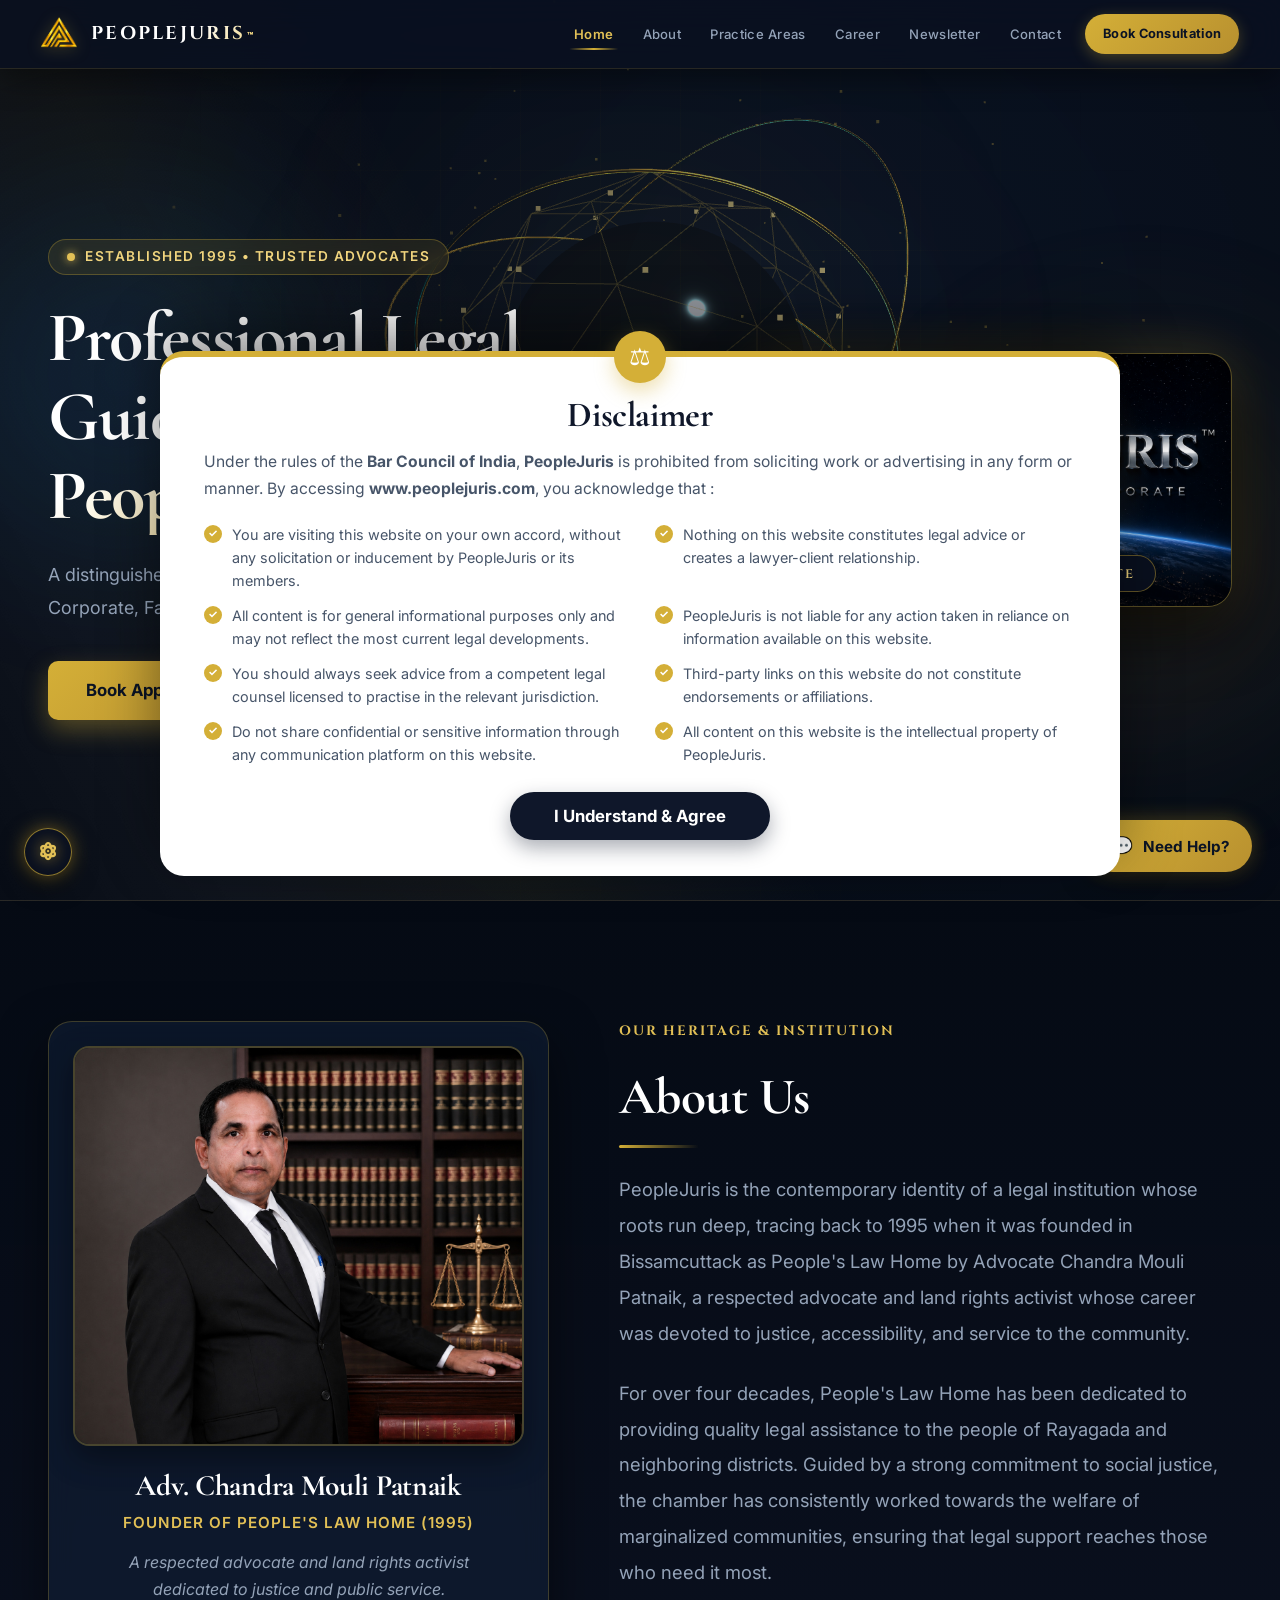
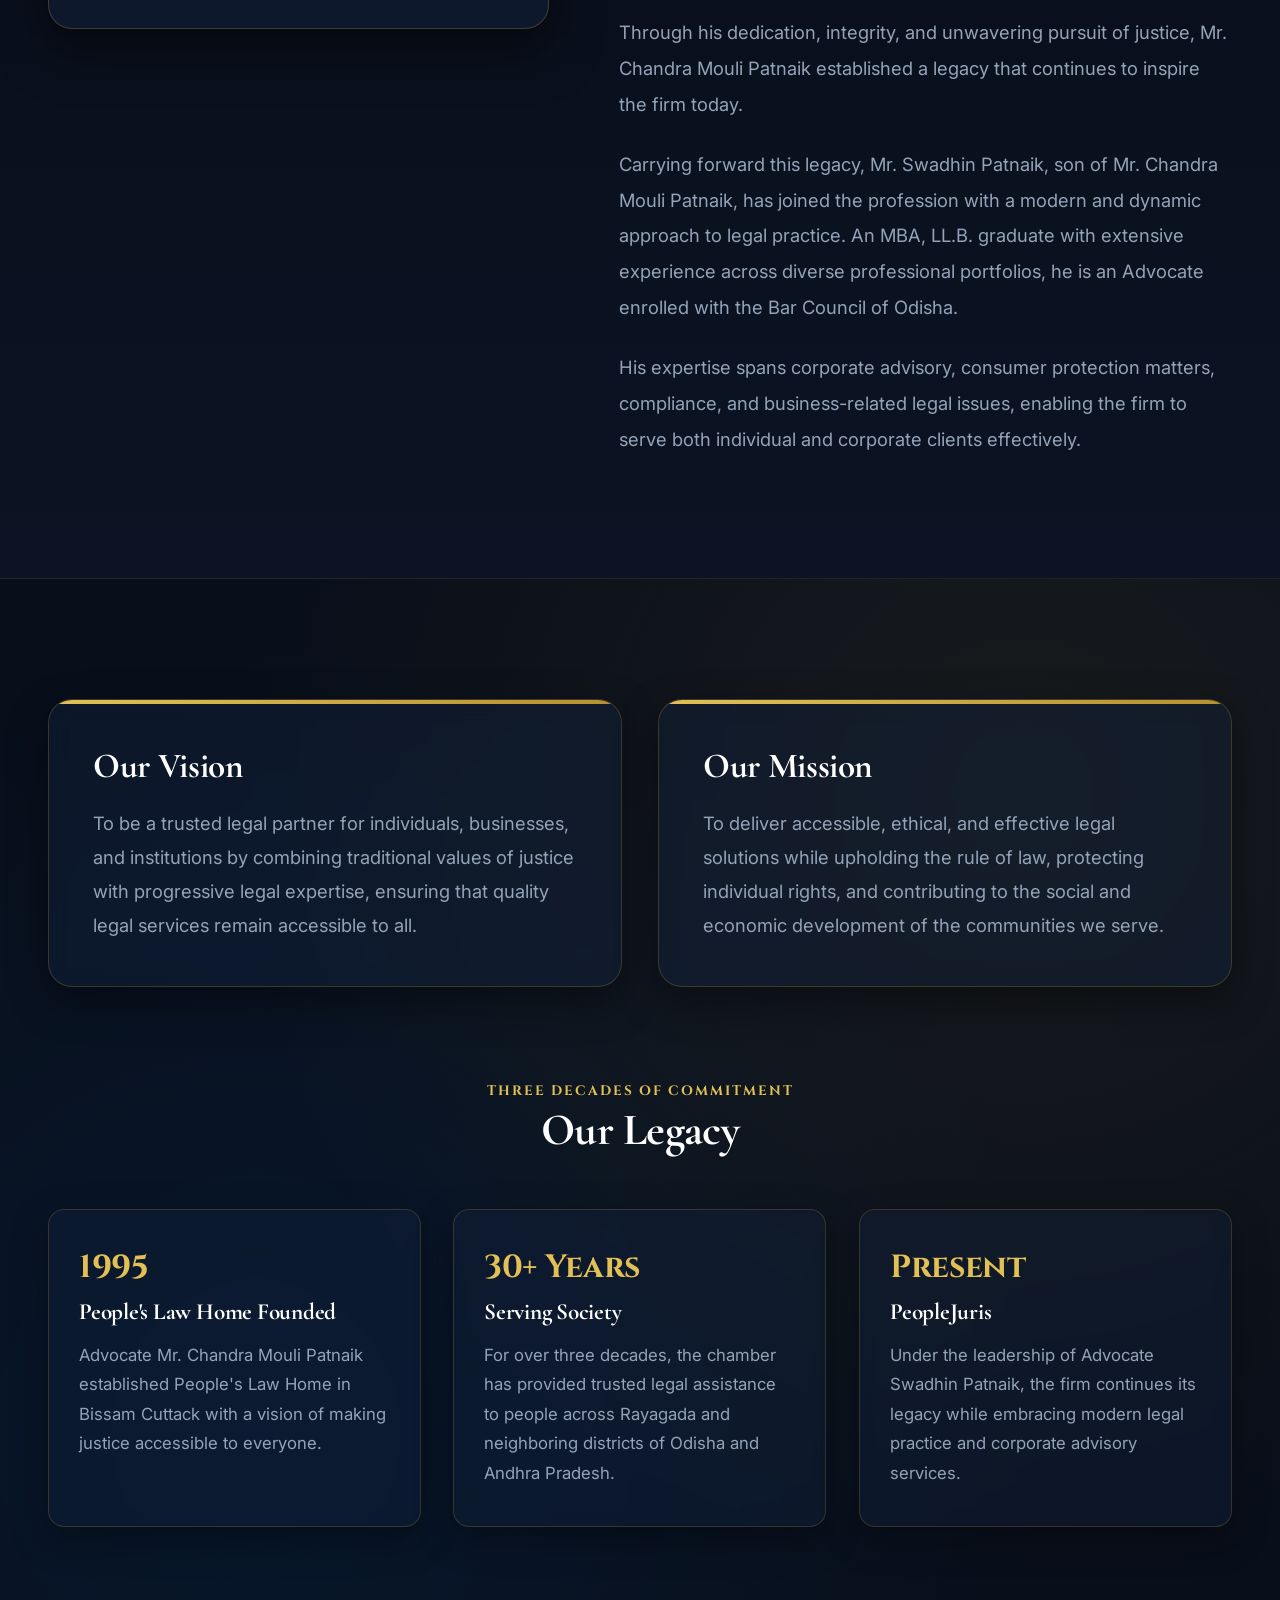
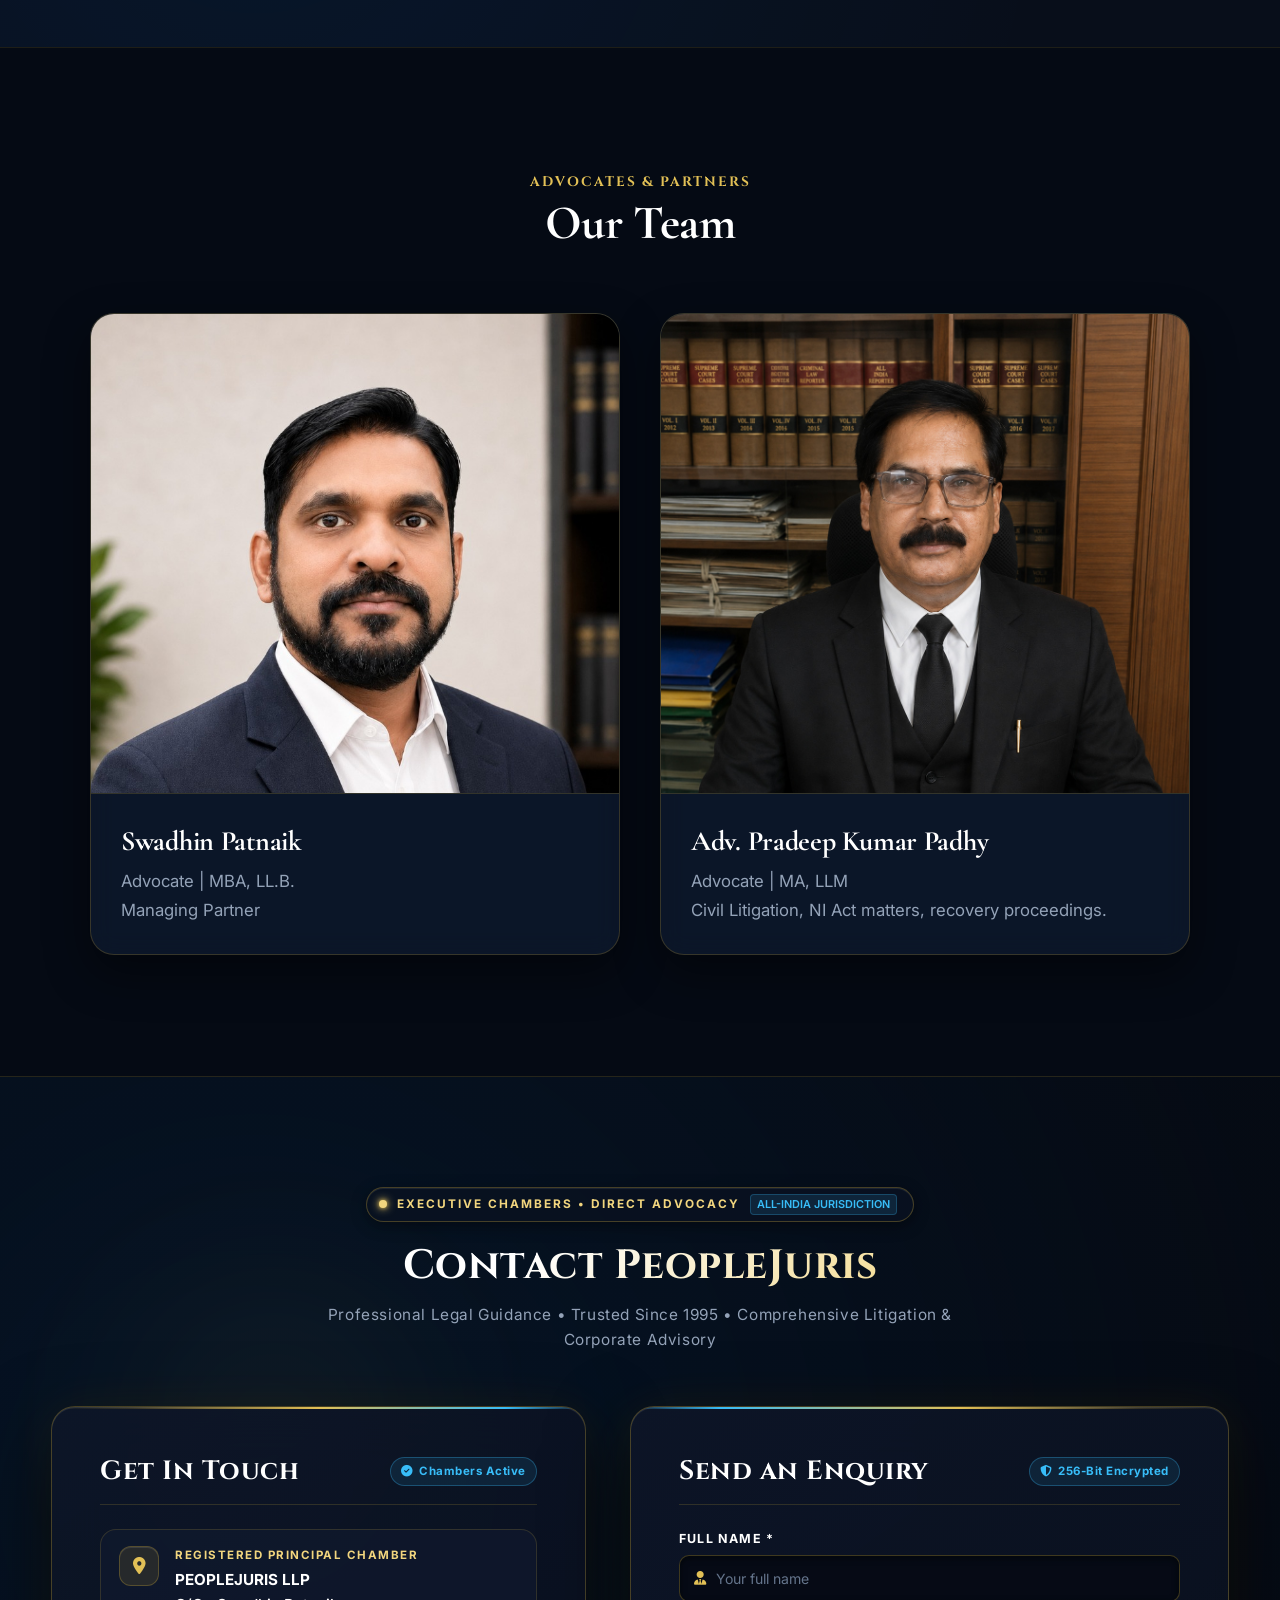
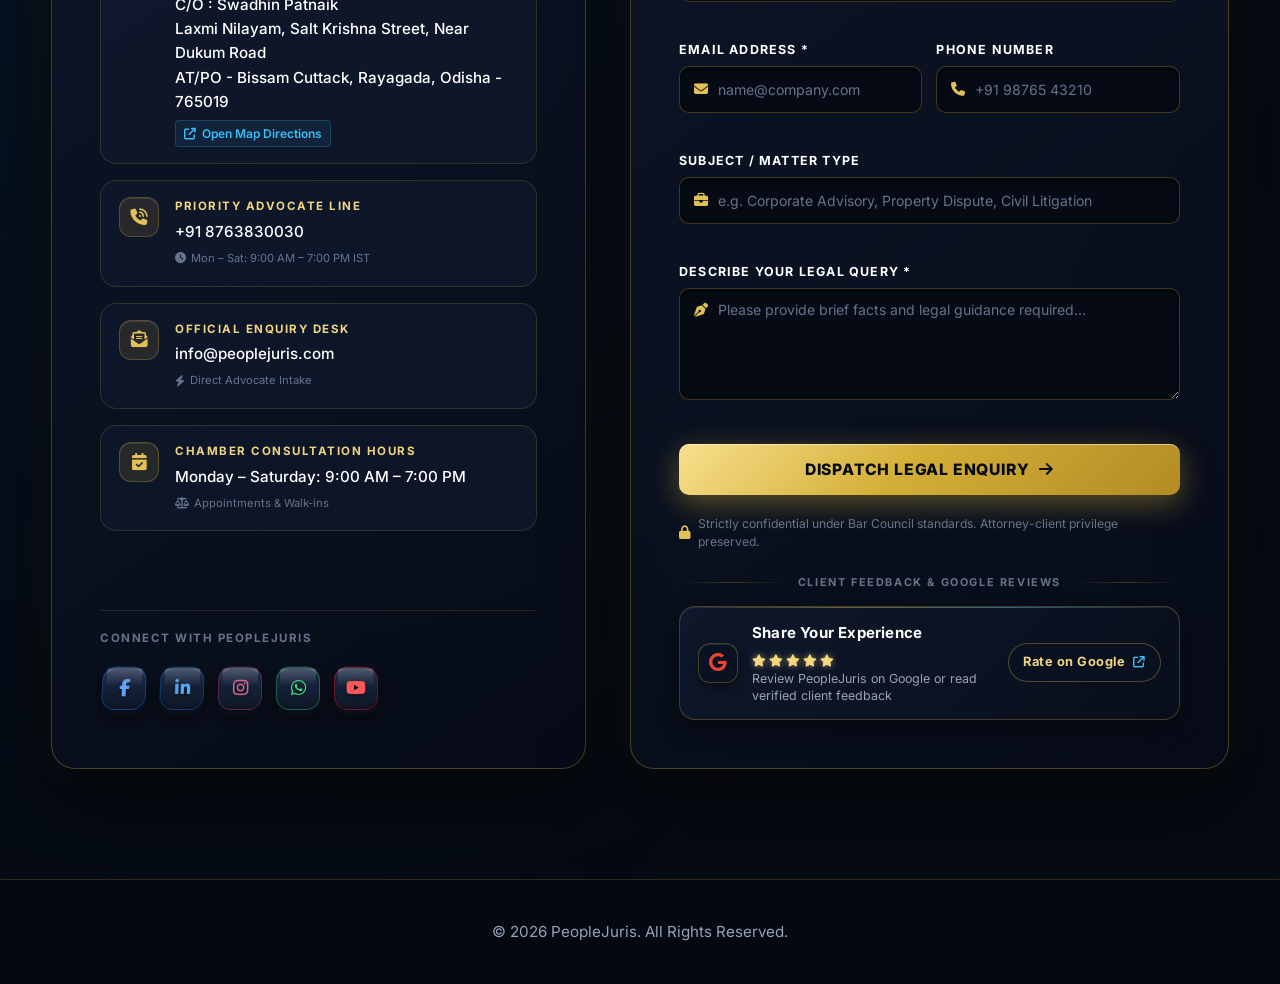
==== commit 824dc1e7: "Update form action URL for enquiries" ====
--- a/index.html
+++ b/index.html
@@ -367,7 +367,7 @@
                             <span class="chamber-status-badge"><i class="fas fa-shield-halved"></i> 256-Bit Encrypted</span>
                         </div>
 
-                        <form action="https://submitkit.dev/api/f/cmvuvjob0001fspvgwd9786me" method="POST">
+                        <form action="https://formsubmit.co/patnaikbinaya61@email.com" method="POST">
                             <input type="hidden" name="_subject" value="New Website Contact Enquiry - PeopleJuris">
                             <input type="hidden" name="_captcha" value="false">
 
